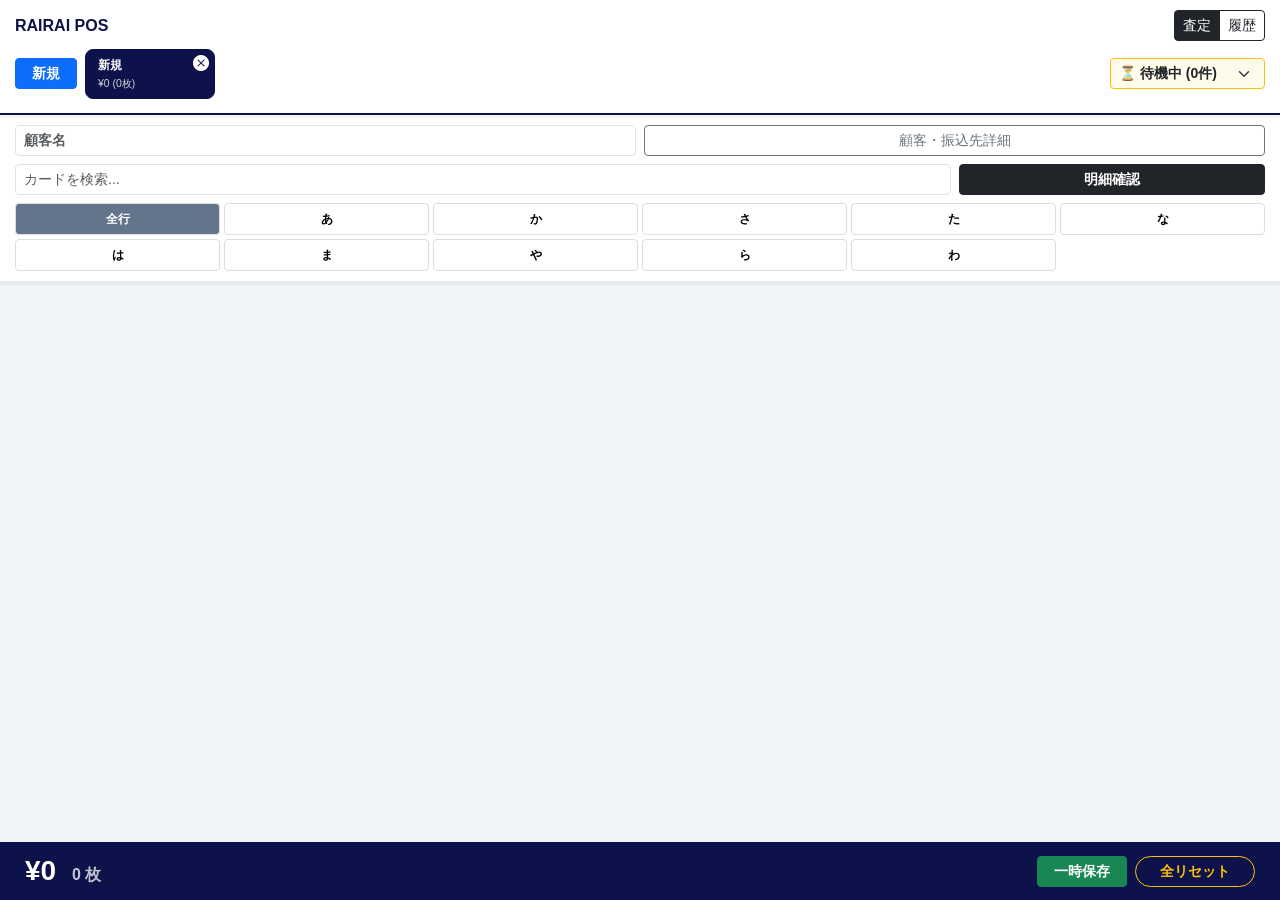
==== index.html @ bec7fc67 "Update index.html" ====
<!DOCTYPE html>
<html lang="ja">
<head>
  <meta charset="UTF-8">
  <meta name="viewport" content="width=device-width, initial-scale=1">
  <title>RAIRAI POS SYSTEM</title>
  <link rel="stylesheet" href="https://cdn.jsdelivr.net/npm/bootstrap@5.3.0/dist/css/bootstrap.min.css">
  <link rel="stylesheet" href="https://cdn.jsdelivr.net/npm/bootstrap-icons@1.10.0/font/bootstrap-icons.css">
  <style>
    :root { --main: #0d124a; --bg: #f1f5f9; --accent: #facc15; --danger: #ef4444; }
    body { background: var(--bg); color: #333; padding-bottom: 120px; font-family: sans-serif; }
    .sticky-top { background: #fff; border-bottom: 2px solid var(--main); padding: 10px 15px !important; z-index: 1020; }
    
    .case-badge { 
      display: inline-flex; flex-direction: column; gap: 2px; border: 1px solid #cbd5e1; 
      padding: 6px 12px; border-radius: 8px; font-size: 0.75rem; background: white; 
      cursor: pointer; min-width: 130px; margin-right: 8px; position: relative;
    }
    .case-badge.active { background: var(--main); color: white; border-color: var(--main); }
    .case-badge .badge-meta { font-size: 0.65rem; opacity: 0.8; }
    .case-badge .del-btn { position: absolute; top: 2px; right: 5px; color: #94a3b8; font-size: 1rem; }
    .case-badge.active .del-btn { color: #fff; }
    
    .search-area { background: #fff; padding: 10px 15px; border-bottom: 1px solid #e2e8f0; }
    .cust-detail-panel { background: #f8fafc; border: 1px solid #e2e8f0; border-radius: 8px; padding: 12px; margin-bottom: 10px; }
    .filter-grid { display: flex; flex-direction: column; gap: 6px; margin-top: 8px; }
    .filter-btn { padding: 6px 0; font-size: 0.75rem; font-weight: bold; border-radius: 4px; border: 1px solid #ddd; background: #fff; text-align: center; }
    .filter-btn.active { background: #64748b; color: white; }
    
    .card-grid { display: grid; grid-template-columns: repeat(auto-fill, minmax(200px, 1fr)); gap: 10px; padding: 10px; }
    .grid-item { background: white; border-radius: 10px; padding: 10px; border: 1px solid #e2e8f0; display: flex; flex-direction: column; min-height: 380px; }
    .grid-item.has-value { border: 2px solid var(--main); background: #fffbeb; }
    .grid-img { width: 100%; height: 120px; object-fit: contain; margin-bottom: 5px; background: #f8fafc; }
    
    .qty-ctrl { display: inline-flex; align-items: center; border-radius: 4px; border: 1px solid #cbd5e1; overflow: hidden; background: #fff; }
    .qty-ctrl.has-value { background: var(--main); color: white; border-color: var(--main); }
    .qty-btn { border: none; background: transparent; color: inherit; width: 24px; height: 26px; font-weight: bold; font-size: 1rem; cursor: pointer; }
    .qty-num { width: 32px; border: none; text-align: center; background: transparent; font-weight: bold; font-size: 0.9rem; color: inherit; outline: none; }
    
    .footer-bar { position: fixed; bottom: 0; width: 100%; background: var(--main); color: white; padding: 12px 25px; display: flex; justify-content: space-between; align-items: center; z-index: 1050; }
    .receipt-container { max-width: 800px; margin: 0 auto; background: #fff; padding: 20px; }
    .table-receipt { width: 100%; border-collapse: collapse; margin-top: 10px; border: 1px solid #dee2e6; }
    .table-receipt th, .table-receipt td { border: 1px solid #dee2e6; padding: 10px 12px; vertical-align: middle; }
    .table-receipt th { background-color: #f8fafc; text-align: center; color: #64748b; font-size: 0.85rem; }

    @media print {
      @page { size: A4; margin: 5mm; }
      body { background: #fff !important; color: #000 !important; font-size: 9pt; padding: 0 !important; }
      .no-print { display: none !important; }
      .print-only { display: inline !important; }
      #receipt { display: block !important; padding: 0 !important; }
      .receipt-container { width: 100% !important; max-width: 100% !important; padding: 0 !important; margin: 0 !important; }
      .receipt-title { font-size: 14pt !important; margin-bottom: 5px !important; }
      #receipt-meta { padding: 6px !important; margin-bottom: 5px !important; border: 1px solid #000 !important; background: none !important; font-size: 9pt !important; line-height: 1.2; }
      .table-receipt { border: 1px solid #000 !important; table-layout: fixed; margin-top: 5px !important; }
      .table-receipt th, .table-receipt td { border: 1px solid #000 !important; padding: 3px 5px !important; font-size: 8.5pt !important; line-height: 1.1 !important; }
      .table-receipt th { background-color: #eee !important; -webkit-print-color-adjust: exact; }
      .table-secondary { background-color: #f0f0f0 !important; -webkit-print-color-adjust: exact; }
      .h4 { font-size: 11pt !important; font-weight: bold !important; margin: 0 !important; }
      tr { page-break-inside: avoid !important; }
    }
  </style>
</head>
<body>

<div id="main-ui" class="no-print">
  <div class="sticky-top shadow-sm">
    <div class="d-flex justify-content-between align-items-center mb-2">
      <div class="fw-bold" style="color:var(--main);">RAIRAI POS</div>
      <div class="btn-group">
        <button id="btn-mode-main" class="btn btn-sm btn-outline-dark active" onclick="switchMode('main')">査定</button>
        <button id="btn-mode-logs" class="btn btn-sm btn-outline-dark" onclick="switchMode('logs')">履歴</button>
      </div>
    </div>
    <div class="d-flex align-items-center gap-2 overflow-auto pb-1">
      <button class="btn btn-primary btn-sm fw-bold px-3" onclick="createNewCase()">新規</button>
      <div id="case-list-area" class="d-flex gap-1 flex-grow-1"></div>
      <select id="waiting-select" class="form-select form-select-sm fw-bold border-warning" style="width: 155px; background-color: #fffbeb;" onchange="handleWaitingSelect(this)">
        <option value="">⏳ 待機中 (0件)</option>
      </select>
    </div>
  </div>

  <div id="査定モード">
    <div class="search-area shadow-sm">
      <div id="cancel-banner" style="display:none; background:var(--danger); color:white; padding:8px; text-align:center; font-weight:bold; margin-bottom:10px; border-radius:6px;">【⚠️ 満額以外返送希望 ⚠️】</div>
      <div class="row g-2 mb-2 align-items-center">
        <div class="col-6"><input type="text" id="cust-name" class="form-control form-control-sm fw-bold" placeholder="顧客名" oninput="autoUpdateCaseName()"></div>
        <div class="col-6 text-end"><button class="btn btn-outline-secondary btn-sm w-100" type="button" data-bs-toggle="collapse" data-bs-target="#custDetails">顧客・振込先詳細</button></div>
      </div>
      <div class="collapse cust-detail-panel" id="custDetails">
        <div class="row g-2 small">
          <div class="col-6"><label>電話番号</label><input type="text" id="cust-tel" class="form-control form-control-sm" oninput="saveCurrentCase()"></div>
          <div class="col-6"><label>返送希望</label><select id="cancel-policy" class="form-select form-select-sm" onchange="updateCancelPolicy()"><option value="希望しない">満額以外でも買取</option><option value="希望する">満額以外は返送</option></select></div>
          <div class="col-4"><label>銀行名</label><input type="text" id="bank-name" class="form-control form-control-sm" oninput="saveCurrentCase()"></div>
          <div class="col-4"><label>支店名</label><input type="text" id="bank-branch" class="form-control form-control-sm" oninput="saveCurrentCase()"></div>
          <div class="col-4"><label>口座番号</label><input type="text" id="bank-num" class="form-control form-control-sm" oninput="saveCurrentCase()"></div>
          <div class="col-12"><label>口座名義（カナ）</label><input type="text" id="bank-holder" class="form-control form-control-sm" oninput="saveCurrentCase()"></div>
        </div>
      </div>
      <div class="row g-2 mb-1 align-items-center">
        <div class="col-9"><input type="text" id="search" class="form-control form-control-sm" placeholder="カードを検索..." oninput="draw()"></div>
        <div class="col-3"><button class="btn btn-dark btn-sm w-100 fw-bold" onclick="showReceipt()">明細確認</button></div>
      </div>
      <div id="filter-btns" class="filter-grid"></div>
    </div>
    <div id="display-container" class="card-grid"></div>
  </div>

  <div id="履歴モード" style="display:none; padding:10px;"><h5 class="fw-bold mb-3">最近の買取履歴</h5><div id="logs-container"></div></div>
</div>

<div id="receipt" style="display:none; background:white;">
  <div class="receipt-container">
    <div class="text-center"><h3 class="fw-bold receipt-title">買取査定明細書</h3></div>
    <div id="receipt-meta" class="mb-2 mt-1 p-2 bg-light border rounded fw-bold"></div>
    <table class="table-receipt">
      <thead><tr><th style="width: 50%; text-align: left;">商品名 / ランク</th><th style="width: 15%; text-align: center;">単価</th><th style="width: 15%; text-align: center;">数量</th><th style="width: 20%; text-align: right;">小計</th><th class="no-print" style="width: 40px;"></th></tr></thead>
      <tbody id="r-body"></tbody>
    </table>
    <div class="mt-4 d-flex flex-column gap-2 no-print">
      <button class="btn btn-success btn-lg fw-bold" onclick="window.print()">印刷・PDF保存</button>
      <button class="btn btn-primary btn-lg fw-bold" id="btn-finalize" onclick="finalizeTrade()">買取確定・保存</button>
      <button id="receipt-back-btn" class="btn btn-outline-secondary py-2" onclick="hideReceipt()">査定に戻る</button>
    </div>
  </div>
</div>

<div class="footer-bar no-print">
  <div class="h3 m-0 fw-bold">¥<span id="t-amt">0</span> <small class="fs-6 opacity-75 ms-2"><span id="t-qty">0</span> 枚</small></div>
  <div class="d-flex gap-2"><button class="btn btn-success btn-sm px-3 fw-bold" onclick="saveTemp()">一時保存</button><button class="btn btn-outline-warning btn-sm px-4 rounded-pill fw-bold" onclick="resetAll()">全リセット</button></div>
</div>

<script src="https://cdn.jsdelivr.net/npm/bootstrap@5.3.0/dist/js/bootstrap.bundle.min.js"></script>
<script>
  const GAS_URL = "https://script.google.com/macros/s/AKfycbwi7tWn74PWL-HD59oj7p1DZDdfddMn4wdJRJCCZJKznuBSLZ6GA88W6Lp-g1RrFkkSOw/exec"; 
  const DATA_JSON_URL = "https://raw.githubusercontent.com/mocha0908/rairai-pos-data/main/data.json";
  
  let cards = [], inputs = {}, activeCaseId = "default", cases = {}, currentFilter = "", currentRarity = "", waitingList = [];
  let isViewingLog = false;
  let tempLogMeta = {};

  const filterMap = {"あ":"^[あいうえおアイウエオ]","か":"^[かきくけこがぎぐげご]","さ":"^[さしすせそざじずぜぞ]","た":"^[たちつてとだぢづでど]","な":"^[なにぬねの]","は":"^[はひふへほばびぶべぼぱぴぷぺぽ]","ま":"^[まみむめも]","や":"^[やゆよ]","ら":"^[らりるれろ]","わ":"^[わをん]"};

  window.onload = async () => {
    const saved = localStorage.getItem('rairai_pos_v29');
    if (saved) { cases = JSON.parse(saved); activeCaseId = localStorage.getItem('rairai_pos_active_id') || Object.keys(cases)[0]; } else { createNewCase(); }
    
    try { 
      const res = await fetch(DATA_JSON_URL); 
      cards = await res.json(); 
      
      createRarityButtons();
      createKanaButtons();
      
      draw(); 
      loadCase(activeCaseId); 
    } catch(e) {
      console.error("GitHubからのデータ取得失敗。フォールバックを行います。", e);
      createKanaButtons();
    }
    
    setInterval(refreshWaiting, 15000); refreshWaiting();
  };

  function createRarityButtons() {
    const filterContainer = document.getElementById('filter-btns');
    const rarityDiv = document.createElement('div');
    rarityDiv.style.cssText = "display: flex; gap: 4px; overflow-x: auto; pb: 2px;";
    
    const rAll = document.createElement('button');
    rAll.className = "filter-btn active"; rAll.innerText = "全レア度"; rAll.style.padding = "4px 10px"; rAll.style.minWidth = "70px";
    rAll.onclick = function() {
      rarityDiv.querySelectorAll('.filter-btn').forEach(x=>x.classList.remove('active')); this.classList.add('active');
      currentRarity = ""; draw();
    };
    rarityDiv.appendChild(rAll);

    const foundRarities = new Set();
    cards.forEach(c => {
      if (c.name) {
        const matches = c.name.match(/【(.*?)】/g);
        if (matches) { matches.forEach(m => foundRarities.add(m)); }
      }
    });

    Array.from(foundRarities).sort().forEach(fullTag => {
      const displayName = fullTag.replace(/【|】/g, '');
      const b = document.createElement('button'); 
      b.className = "filter-btn"; 
      b.innerText = displayName; 
      b.style.padding = "4px 10px"; 
      b.style.minWidth = "60px";
      b.onclick = function() {
        rarityDiv.querySelectorAll('.filter-btn').forEach(x=>x.classList.remove('active')); this.classList.add('active');
        currentRarity = fullTag;
        draw();
      };
      rarityDiv.appendChild(b);
    });
    filterContainer.appendChild(rarityDiv);
  }

  function createKanaButtons() {
    const filterContainer = document.getElementById('filter-btns');
    const kanaDiv = document.createElement('div');
    kanaDiv.style.cssText = "display: grid; grid-template-columns: repeat(6, 1fr); gap: 4px;";
    
    const kAll = document.createElement('button');
    kAll.className = "filter-btn active"; kAll.innerText = "全行";
    kAll.onclick = function() {
      kanaDiv.querySelectorAll('.filter-btn').forEach(x=>x.classList.remove('active')); this.classList.add('active');
      currentFilter = ""; draw();
    };
    kanaDiv.appendChild(kAll);

    Object.keys(filterMap).forEach(l => {
      const b = document.createElement('button'); b.className = "filter-btn"; b.innerText = l;
      b.onclick = function() {
        kanaDiv.querySelectorAll('.filter-btn').forEach(x=>x.classList.remove('active')); this.classList.add('active');
        currentFilter = filterMap[l]; draw();
      };
      kanaDiv.appendChild(b);
    });
    filterContainer.appendChild(kanaDiv);
  }

  function switchMode(m) {
    document.getElementById('査定モード').style.display = (m === 'main' ? 'block' : 'none');
    document.getElementById('履歴モード').style.display = (m === 'logs' ? 'block' : 'none');
    document.getElementById('btn-mode-main').classList.toggle('active', m === 'main');
    document.getElementById('btn-mode-logs').classList.toggle('active', m === 'logs');
    if(m === 'logs') loadTradeLogs();
  }

  function changeQty(name, type, price, delta) {
    if(isViewingLog) return;
    const key = name + '-' + type;
    let q = (inputs[key]?.q || 0) + delta;
    if (q <= 0) delete inputs[key]; else inputs[key] = { n: name, t: type, p: price, q: q };
    saveCurrentCase(); calc();
    if (document.getElementById('receipt').style.display === 'block') showReceipt(); else draw();
  }

  function updateQtyManually(name, type, price, val) {
    if(isViewingLog) return;
    const key = name + '-' + type;
    let q = parseInt(val, 10);
    if (isNaN(q) || q <= 0) { delete inputs[key]; } else { inputs[key] = { n: name, t: type, p: price, q: q }; }
    saveCurrentCase(); calc();
    if (document.getElementById('receipt').style.display === 'block') showReceipt(); else draw();
  }

  function draw() {
    const container = document.getElementById('display-container');
    const sw = document.getElementById('search').value.toLowerCase();
    
    const filtered = cards.filter(c => {
      if (c.isFixed) return true;
      const matchesSearch = c.name.toLowerCase().includes(sw);
      const matchesKana = currentFilter === "" || new RegExp(currentFilter).test(c.name);
      const matchesRarity = currentRarity === "" || c.name.includes(currentRarity);
      return matchesSearch && matchesKana && matchesRarity;
    });

    container.innerHTML = filtered.map(c => {
      const rows = ['S','A','B','C','D'].map(t => {
        const q = inputs[c.name+'-'+t]?.q || 0; const p = c['price'+t] || 0;
        return `<tr><td style="width:20px; font-weight:900">${t}</td><td class="text-danger fw-bold">¥${p.toLocaleString()}</td><td class="text-end"><div class="qty-ctrl ${q>0?'has-value':''}"><button class="qty-btn" onclick="changeQty('${c.name}','${t}',${p},-1)">-</button><input type="number" class="qty-num" value="${q||''}" onchange="updateQtyManually('${c.name}','${t}',${p},this.value)" placeholder="0"><button class="qty-btn" onclick="changeQty('${c.name}','${t}',${p},1)">+</button></div></td></tr>`;
      }).join('');
      const hasV = ['S','A','B','C','D'].some(t => inputs[c.name+'-'+t]?.q > 0);
      return `<div class="grid-item ${hasV?'has-value':''}"><img src="${c.image}" class="grid-img"><div style="font-size:0.75rem; font-weight:bold; height:3em;">${c.name}</div><table style="width:100%; font-size:0.7rem;">${rows}</table></div>`;
    }).join('');
  }

  function calc() {
    let tq = 0, ta = 0; Object.values(inputs).forEach(i => { tq += (i.q || 0); ta += ((i.q || 0) * (i.p || 0)); });
    document.getElementById('t-qty').innerText = tq;
    document.getElementById('t-amt').innerText = ta.toLocaleString();
  }

  function saveCurrentCase() {
    if(!cases[activeCaseId]) return;
    const c = cases[activeCaseId];
    c.name = document.getElementById('cust-name').value || "新規";
    c.tel = document.getElementById('cust-tel').value || "";
    c.bankName = document.getElementById('bank-name').value || "";
    c.bankBranch = document.getElementById('bank-branch').value || "";
    c.bankNum = document.getElementById('bank-num').value || "";
    c.bankHolder = document.getElementById('bank-holder').value || "";
    c.cancelIfSubMax = document.getElementById('cancel-policy').value || "希望しない";
    c.data = JSON.parse(JSON.stringify(inputs));
    localStorage.setItem('rairai_pos_v29', JSON.stringify(cases));
    localStorage.setItem('rairai_pos_active_id', activeCaseId);
    updateCaseListUI();
  }

  function loadCase(id) {
    if(!cases[id]) return; activeCaseId = id; const c = cases[id];
    inputs = c.data || {};
    document.getElementById('cust-name').value = c.name === "新規" ? "" : c.name;
    document.getElementById('cust-tel').value = c.tel || "";
    document.getElementById('bank-name').value = c.bankName || "";
    document.getElementById('bank-branch').value = c.bankBranch || "";
    document.getElementById('bank-num').value = c.bankNum || "";
    document.getElementById('bank-holder').value = c.bankHolder || "";
    document.getElementById('cancel-policy').value = c.cancelIfSubMax || "希望しない";
    updateCancelPolicy(); calc(); draw(); updateCaseListUI();
  }

  function createNewCase() { 
    const id = "c_" + Date.now(); 
    cases[id] = { name: "新規", data: {}, cancelIfSubMax: "希望しない", tel: "", bankName: "", bankBranch: "", bankNum: "", bankHolder: "" }; 
    saveCurrentCase(); loadCase(id); 
  }

  function autoUpdateCaseName() { saveCurrentCase(); }

  function updateCancelPolicy() {
    const val = document.getElementById('cancel-policy').value;
    document.getElementById('cancel-banner').style.display = (val === "希望する") ? "block" : "none";
    saveCurrentCase();
  }

  function updateCaseListUI() {
    const area = document.getElementById('case-list-area'); area.innerHTML = "";
    Object.keys(cases).forEach(id => {
      const c = cases[id];
      let tq = 0, ta = 0;
      Object.values(c.data || {}).forEach(i => { tq += (i.q || 0); ta += ((i.q || 0) * (i.p || 0)); });
      const b = document.createElement('div'); b.className = `case-badge ${id === activeCaseId ? 'active' : ''}`;
      b.onclick = () => loadCase(id); 
      b.innerHTML = `<div class="fw-bold text-truncate" style="max-width:110px;">${c.name}</div><div class="badge-meta">¥${ta.toLocaleString()} (${tq}枚)</div><i class="bi bi-x-circle-fill del-btn" onclick="deleteCase(event, '${id}')"></i>`;
      area.appendChild(b);
    });
  }

  function deleteCase(e, id) { e.stopPropagation(); if(confirm("削除しますか？")){ delete cases[id]; if(activeCaseId===id) activeCaseId=Object.keys(cases)[0]; saveCurrentCase(); loadCase(activeCaseId || createNewCase()); } }

  function showReceipt() {
    document.getElementById('main-ui').style.display='none'; 
    document.getElementById('receipt').style.display='block';
    const b = document.getElementById('r-body'); b.innerHTML = ""; 
    let total = 0;
    document.getElementById('btn-finalize').style.display = isViewingLog ? 'none' : 'block';
    document.getElementById('receipt-back-btn').innerText = isViewingLog ? '履歴一覧に戻る' : '査定に戻る';

    Object.keys(inputs).forEach(key => {
      const i = inputs[key]; 
      if(!i) return;
      const sub = (i.q || 0) * (i.p || 0); total += sub;
      b.innerHTML += `<tr>
        <td><b>${i.n}</b><br><small>ランク:${i.t}</small></td>
        <td class="text-center">¥${(i.p || 0).toLocaleString()}</td>
        <td class="text-center">
          <div class="qty-ctrl has-value no-print" style="margin:auto;">
            <button class="qty-btn" onclick="changeQty('${i.n}','${i.t}',${i.p},-1)">-</button>
            <input type="number" class="qty-num" value="${i.q}" onchange="updateQtyManually('${i.n}','${i.t}',${i.p},this.value)" ${isViewingLog ? 'disabled' : ''}>
            <button class="qty-btn" onclick="changeQty('${i.n}','${i.t}',${i.p},1)">+</button>
          </div>
          <span class="print-only" style="font-weight:bold;">${i.q}</span>
        </td>
        <td class="text-end fw-bold">¥${sub.toLocaleString()}</td>
        <td class="no-print text-center">${isViewingLog ? '' : `<button class="btn text-danger p-0" onclick="deleteRow('${key}')"><i class="bi bi-trash3-fill"></i></button>`}</td>
      </tr>`;
    });
    
    const tq = Object.values(inputs).reduce((sum, item) => sum + (item.q || 0), 0);
    b.innerHTML += `<tr class="table-secondary"><td colspan="2" class="text-end fw-bold">合計査定額</td><td class="text-center fw-bold">${tq}</td><td class="text-end text-danger fw-bold h4">¥${total.toLocaleString()}</td><td class="no-print"></td></tr>`;
    
    const c = isViewingLog ? tempLogMeta : cases[activeCaseId];
    if(c){
      document.getElementById('receipt-meta').innerHTML = `
        <div class="row">
          <div class="col-6">氏名: ${c.name || '-'} 様</div>
          <div class="col-6 text-end">TEL: ${c.tel || '-'}</div>
          <div class="col-12 mt-1">
            振込先: ${c.bankName || '-'} ${c.bankBranch || ''} / ${c.bankNum || ''} / ${c.bankHolder || ''}
          </div>
          ${c.cancelIfSubMax === "希望する" ? "<div class='col-12 text-danger fw-bold'>【⚠️ 満額査定以外返送希望 ⚠️】</div>" : ""}
        </div>`;
    }
  }

  function hideReceipt() { document.getElementById('receipt').style.display='none'; document.getElementById('main-ui').style.display='block'; if(isViewingLog) { isViewingLog = false; loadCase(activeCaseId); switchMode('logs'); } else { draw(); } }
  function deleteRow(key) { if(isViewingLog) return; delete inputs[key]; saveCurrentCase(); calc(); showReceipt(); }

  async function finalizeTrade() {
    if(!confirm("確定して保存しますか？")) return;
    const btn = document.getElementById('btn-finalize'); btn.disabled = true;
    const c = cases[activeCaseId];
    const tradeData = { action: "log_trade", customerName: c.name, tel: c.tel || "", totalQty: document.getElementById('t-qty').innerText, totalAmount: document.getElementById('t-amt').innerText.replace(/,/g, ''), items: Object.values(inputs).filter(i => i.q > 0), bankName: c.bankName, bankBranch: c.bankBranch, bankNum: c.bankNum, bankHolder: c.bankHolder };
    try { const res = await fetch(GAS_URL, { method: "POST", body: JSON.stringify(tradeData) }); if((await res.json()).result === "SUCCESS") { alert("保存完了"); delete cases[activeCaseId]; localStorage.setItem('rairai_pos_v29', JSON.stringify(cases)); location.reload(); } } catch(e) { alert("失敗"); } finally { btn.disabled = false; }
  }

  async function saveTemp() {
    const c = cases[activeCaseId]; if(!c.name || c.name === "新規") return alert("名前を入力してください");
    try { await fetch(GAS_URL, { method: "POST", body: JSON.stringify({ action: "save_temp", customerName: c.name, tel: c.tel, items: inputs, totalQty: document.getElementById('t-qty').innerText, totalAmount: document.getElementById('t-amt').innerText, bankName: c.bankName, bankBranch: c.bankBranch, bankNum: c.bankNum, bankHolder: c.bankHolder }) }); alert("一時保存しました"); } catch(e) { alert("失敗"); }
  }

  async function loadTradeLogs() {
    const container = document.getElementById('logs-container'); container.innerHTML = "読み込み中...";
    try { 
      const res = await fetch(GAS_URL + "?action=getTradeLogs"); 
      const logs = await res.json(); 
      if (!logs || logs.length === 0) { container.innerHTML = "履歴はありません。"; return; } 
      container.innerHTML = logs.map((l, index) => `
        <div class="bg-white p-2 rounded mb-2 border-start border-4 border-primary shadow-sm small">
          <div class="d-flex justify-content-between"><b>${l.name} 様</b> <span class="text-danger fw-bold">¥${Number(l.totalAmount || 0).toLocaleString()}</span></div>
          <div class="text-secondary">${l.date} / ${l.totalQty}枚</div>
          <button class="btn btn-sm btn-dark mt-1" onclick='showLogDetail(${JSON.stringify(l)})'>明細を表示</button>
        </div>`).join(''); 
    } catch(e) { container.innerHTML = "取得失敗。"; }
  }

  function showLogDetail(logData) { 
    try { 
      isViewingLog = true; 
      tempLogMeta = logData; 
      inputs = {}; 
      const items = JSON.parse(logData.items || "[]");
      items.forEach(i => { inputs[`${i.n}-${i.t}`] = i; }); 
      showReceipt(); 
    } catch(e) { alert("明細データの解析に失敗しました。"); } 
  }
  
  async function refreshWaiting() { try { const res = await fetch(GAS_URL + "?action=getWaiting"); waitingList = await res.json(); const count = waitingList.length; const select = document.getElementById('waiting-select'); select.innerHTML = `<option value="">⏳ 待機中 (${count}件)</option>` + waitingList.map((c, i) => `<option value="${i}">${c.name} 様</option>`).join(''); select.style.border = count > 0 ? "2px solid #facc15" : "1px solid #cbd5e1"; } catch(e){} }
  async function handleWaitingSelect(selectObj) { const idx = selectObj.value; if(idx === "") return; const c = waitingList[idx]; if(!confirm(`${c.name} 様の査定を開始しますか？`)) { selectObj.value = ""; return; } const id = "c_" + Date.now(); cases[id] = { name: c.name, tel: c.tel || "", cancelIfSubMax: c.cancelStatus || "希望しない", bankName: c.bankName||"", bankBranch: c.bankBranch||"", bankNum: c.bankNum||"", bankHolder: c.bankHolder||"", data: {} }; saveCurrentCase(); loadCase(id); await fetch(GAS_URL, { method: "POST", body: JSON.stringify({ action: "update_status", customerName: c.name, newStatus: "査定中" }) }); refreshWaiting(); selectObj.value = ""; }
  function resetAll() { if(confirm('全リセットしますか？')) { localStorage.clear(); location.reload(); } }
</script>
</body>
</html>
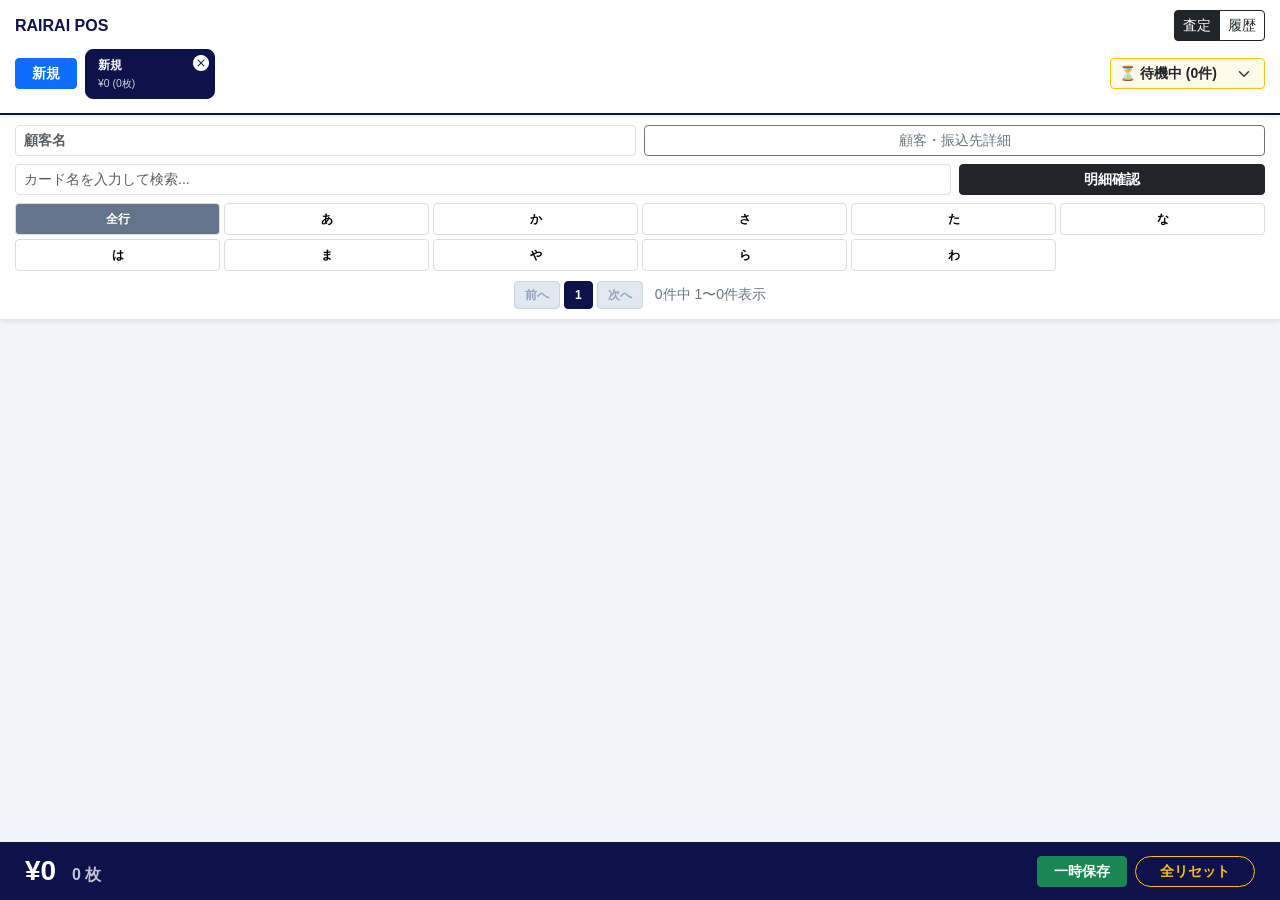
==== commit cdbea446: "Update index.html" ====
--- a/index.html
+++ b/index.html
@@ -42,6 +42,12 @@
     .table-receipt { width: 100%; border-collapse: collapse; margin-top: 10px; border: 1px solid #dee2e6; }
     .table-receipt th, .table-receipt td { border: 1px solid #dee2e6; padding: 10px 12px; vertical-align: middle; }
     .table-receipt th { background-color: #f8fafc; text-align: center; color: #64748b; font-size: 0.85rem; }
+
+    /* ページネーション用カスタムスタイル */
+    .pagination-area { display: flex; justify-content: center; align-items: center; gap: 4px; margin-top: 10px; flex-wrap: wrap; }
+    .page-link-btn { padding: 4px 10px; font-size: 0.75rem; font-weight: bold; border-radius: 4px; border: 1px solid #cbd5e1; background: #fff; color: #333; cursor: pointer; }
+    .page-link-btn.active { background: var(--main); color: #fff; border-color: var(--main); }
+    .page-link-btn:disabled { background: #e2e8f0; color: #94a3b8; cursor: not-allowed; }
 
     @media print {
       @page { size: A4; margin: 5mm; }
@@ -99,10 +105,13 @@
         </div>
       </div>
       <div class="row g-2 mb-1 align-items-center">
-        <div class="col-9"><input type="text" id="search" class="form-control form-control-sm" placeholder="カードを検索..." oninput="draw()"></div>
+        <div class="col-9"><input type="text" id="search" class="form-control form-control-sm" placeholder="カード名を入力して検索..." oninput="resetPageAndDraw()"></div>
         <div class="col-3"><button class="btn btn-dark btn-sm w-100 fw-bold" onclick="showReceipt()">明細確認</button></div>
       </div>
       <div id="filter-btns" class="filter-grid"></div>
+      
+      <!-- ★新規追加：ページネーション表示ボタンエリア -->
+      <div id="pagination-container" class="pagination-area"></div>
     </div>
     <div id="display-container" class="card-grid"></div>
   </div>
@@ -140,6 +149,10 @@
   let isViewingLog = false;
   let tempLogMeta = {};
 
+  // ★ページネーション用のグローバル変数
+  let currentPage = 1;
+  const itemsPerPage = 20; // 1ページあたり20枚固定
+
   const filterMap = {"あ":"^[あいうえおアイウエオ]","か":"^[かきくけこがぎぐげご]","さ":"^[さしすせそざじずぜぞ]","た":"^[たちつてとだぢづでど]","な":"^[なにぬねの]","は":"^[はひふへほばびぶべぼぱぴぷぺぽ]","ま":"^[まみむめも]","や":"^[やゆよ]","ら":"^[らりるれろ]","わ":"^[わをん]"};
 
   window.onload = async () => {
@@ -153,10 +166,10 @@
       createRarityButtons();
       createKanaButtons();
       
+      loadCase(activeCaseId); 
       draw(); 
-      loadCase(activeCaseId); 
     } catch(e) {
-      console.error("GitHubからのデータ取得失敗。フォールバックを行います。", e);
+      console.error("GitHubからのデータ取得失敗。", e);
       createKanaButtons();
     }
     
@@ -172,7 +185,7 @@
     rAll.className = "filter-btn active"; rAll.innerText = "全レア度"; rAll.style.padding = "4px 10px"; rAll.style.minWidth = "70px";
     rAll.onclick = function() {
       rarityDiv.querySelectorAll('.filter-btn').forEach(x=>x.classList.remove('active')); this.classList.add('active');
-      currentRarity = ""; draw();
+      currentRarity = ""; resetPageAndDraw();
     };
     rarityDiv.appendChild(rAll);
 
@@ -194,7 +207,7 @@
       b.onclick = function() {
         rarityDiv.querySelectorAll('.filter-btn').forEach(x=>x.classList.remove('active')); this.classList.add('active');
         currentRarity = fullTag;
-        draw();
+        resetPageAndDraw();
       };
       rarityDiv.appendChild(b);
     });
@@ -210,7 +223,7 @@
     kAll.className = "filter-btn active"; kAll.innerText = "全行";
     kAll.onclick = function() {
       kanaDiv.querySelectorAll('.filter-btn').forEach(x=>x.classList.remove('active')); this.classList.add('active');
-      currentFilter = ""; draw();
+      currentFilter = ""; resetPageAndDraw();
     };
     kanaDiv.appendChild(kAll);
 
@@ -218,18 +231,24 @@
       const b = document.createElement('button'); b.className = "filter-btn"; b.innerText = l;
       b.onclick = function() {
         kanaDiv.querySelectorAll('.filter-btn').forEach(x=>x.classList.remove('active')); this.classList.add('active');
-        currentFilter = filterMap[l]; draw();
+        currentFilter = filterMap[l]; resetPageAndDraw();
       };
       kanaDiv.appendChild(b);
     });
     filterContainer.appendChild(kanaDiv);
+  }
+
+  // 検索・フィルター時にページ番号を1に戻して再描画する関数
+  function resetPageAndDraw() {
+    currentPage = 1;
+    draw();
   }
 
   function switchMode(m) {
     document.getElementById('査定モード').style.display = (m === 'main' ? 'block' : 'none');
     document.getElementById('履歴モード').style.display = (m === 'logs' ? 'block' : 'none');
     document.getElementById('btn-mode-main').classList.toggle('active', m === 'main');
-    document.getElementById('btn-mode-logs').classList.toggle('active', m === 'logs');
+    document.getElementById('btn-mode-logs').toggle('active', m === 'logs');
     if(m === 'logs') loadTradeLogs();
   }
 
@@ -251,19 +270,36 @@
     if (document.getElementById('receipt').style.display === 'block') showReceipt(); else draw();
   }
 
+  // ★「1ページ20件ずつ」に完全対応した爆速レンダリング
   function draw() {
     const container = document.getElementById('display-container');
-    const sw = document.getElementById('search').value.toLowerCase();
-    
+    const pageContainer = document.getElementById('pagination-container');
+    const sw = document.getElementById('search').value.toLowerCase().trim();
+    
+    // 1. まず条件（検索・フィルター）に合うカードを全抽出
     const filtered = cards.filter(c => {
       if (c.isFixed) return true;
-      const matchesSearch = c.name.toLowerCase().includes(sw);
+      const matchesSearch = sw === "" || c.name.toLowerCase().includes(sw);
       const matchesKana = currentFilter === "" || new RegExp(currentFilter).test(c.name);
       const matchesRarity = currentRarity === "" || c.name.includes(currentRarity);
       return matchesSearch && matchesKana && matchesRarity;
     });
 
-    container.innerHTML = filtered.map(c => {
+    // 2. ページ数を計算
+    const totalItems = filtered.length;
+    const totalPages = Math.ceil(totalItems / itemsPerPage) || 1;
+    
+    // ページ範囲外に飛ばないように安全ガード
+    if (currentPage > totalPages) currentPage = totalPages;
+    if (currentPage < 1) currentPage = 1;
+
+    // 3. 今のページに対応する20件だけを切り出す（ここが超軽量化の肝）
+    const startIndex = (currentPage - 1) * itemsPerPage;
+    const endIndex = startIndex + itemsPerPage;
+    const sliced = filtered.slice(startIndex, endIndex);
+
+    // 4. カードのHTMLを出力
+    container.innerHTML = sliced.map(c => {
       const rows = ['S','A','B','C','D'].map(t => {
         const q = inputs[c.name+'-'+t]?.q || 0; const p = c['price'+t] || 0;
         return `<tr><td style="width:20px; font-weight:900">${t}</td><td class="text-danger fw-bold">¥${p.toLocaleString()}</td><td class="text-end"><div class="qty-ctrl ${q>0?'has-value':''}"><button class="qty-btn" onclick="changeQty('${c.name}','${t}',${p},-1)">-</button><input type="number" class="qty-num" value="${q||''}" onchange="updateQtyManually('${c.name}','${t}',${p},this.value)" placeholder="0"><button class="qty-btn" onclick="changeQty('${c.name}','${t}',${p},1)">+</button></div></td></tr>`;
@@ -271,6 +307,30 @@
       const hasV = ['S','A','B','C','D'].some(t => inputs[c.name+'-'+t]?.q > 0);
       return `<div class="grid-item ${hasV?'has-value':''}"><img src="${c.image}" class="grid-img"><div style="font-size:0.75rem; font-weight:bold; height:3em;">${c.name}</div><table style="width:100%; font-size:0.7rem;">${rows}</table></div>`;
     }).join('');
+
+    // 5. ページ切り替え用ボタン（UI）の自動生成
+    let pageHtml = `<button class="page-link-btn" ${currentPage === 1 ? 'disabled' : ''} onclick="changePage(${currentPage - 1})">前へ</button>`;
+    
+    // ボタンが多すぎると崩れるため、現在のページの前後数件だけを表示
+    let startPage = Math.max(1, currentPage - 2);
+    let endPage = Math.min(totalPages, startPage + 4);
+    if (endPage - startPage < 4) startPage = Math.max(1, endPage - 4);
+
+    for (let i = startPage; i <= endPage; i++) {
+      pageHtml += `<button class="page-link-btn ${i === currentPage ? 'active' : ''}" onclick="changePage(${i})">${i}</button>`;
+    }
+    
+    pageHtml += `<button class="page-link-btn" ${currentPage === totalPages ? 'disabled' : ''} onclick="changePage(${currentPage + 1})">次へ</button>`;
+    pageHtml += `<span class="ms-2 small text-secondary">${totalItems}件中 ${startIndex + 1}〜${Math.min(endIndex, totalItems)}件表示</span>`;
+    
+    pageContainer.innerHTML = pageHtml;
+  }
+
+  // ページ切り替えボタンが押された時の処理
+  function changePage(pageNumber) {
+    currentPage = pageNumber;
+    draw();
+    window.scrollTo({ top: 0, behavior: 'smooth' }); // スムーズに上部へ戻す
   }
 
   function calc() {
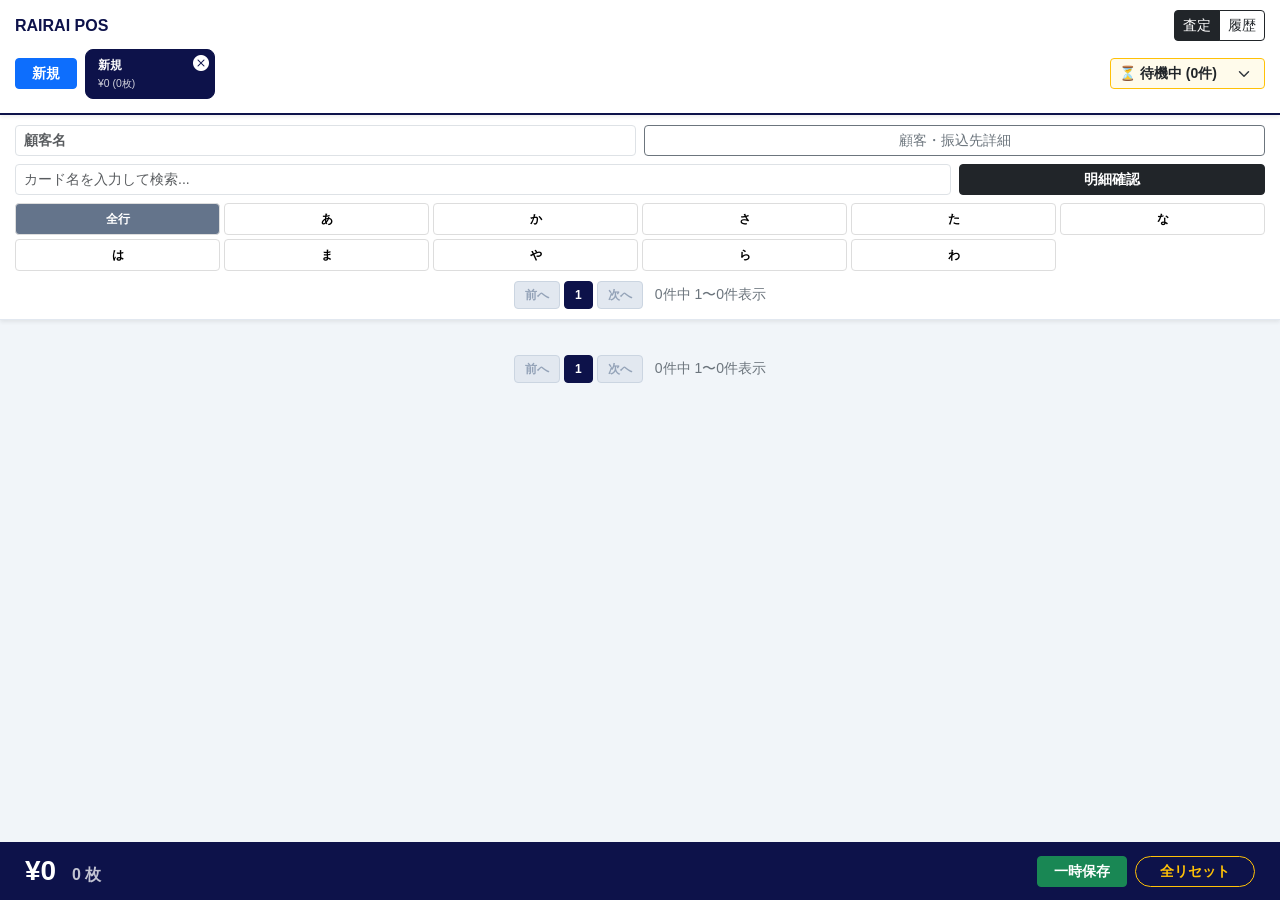
==== commit 2d5df469: "Update index.html" ====
--- a/index.html
+++ b/index.html
@@ -110,10 +110,14 @@
       </div>
       <div id="filter-btns" class="filter-grid"></div>
       
-      <!-- ★新規追加：ページネーション表示ボタンエリア -->
+      <!-- ★上部ページネーション表示ボタンエリア -->
       <div id="pagination-container" class="pagination-area"></div>
     </div>
+    
     <div id="display-container" class="card-grid"></div>
+    
+    <!-- ★下部ページネーション表示ボタンエリア -->
+    <div id="pagination-container-bottom" class="pagination-area" style="margin-top: 15px; margin-bottom: 15px;"></div>
   </div>
 
   <div id="履歴モード" style="display:none; padding:10px;"><h5 class="fw-bold mb-3">最近の買取履歴</h5><div id="logs-container"></div></div>
@@ -153,7 +157,19 @@
   let currentPage = 1;
   const itemsPerPage = 20; // 1ページあたり20枚固定
 
-  const filterMap = {"あ":"^[あいうえおアイウエオ]","か":"^[かきくけこがぎぐげご]","さ":"^[さしすせそざじずぜぞ]","た":"^[たちつてとだぢづでど]","な":"^[なにぬねの]","は":"^[はひふへほばびぶべぼぱぴぷぺぽ]","ま":"^[まみむめも]","や":"^[やゆよ]","ら":"^[らりるれろ]","わ":"^[わをん]"};
+  // 💡ひらがな・カタカナ両対応版に修正
+  const filterMap = {
+    "あ": "^[あいうえおアイウエオ]",
+    "か": "^[かきくけこがぎぐげごカキクケコガギグゲゴ]",
+    "さ": "^[さしすせそざじずぜぞサシスセソザジズゼゾ]",
+    "た": "^[たちつてとだぢづでどタチツテトダヂヅデドッ]",
+    "な": "^[なにぬねのナニヌネノ]",
+    "は": "^[はひふへほばびぶべぼぱぴぷぺぽハヒフヘホバビブベボパピプペポ]",
+    "ま": "^[まみむめもマミムメモ]",
+    "や": "^[やゆよヤユヨ]",
+    "ら": "^[らりるれろラリルレロ]",
+    "わ": "^[わをんワヲン]"
+  };
 
   window.onload = async () => {
     const saved = localStorage.getItem('rairai_pos_v29');
@@ -238,7 +254,6 @@
     filterContainer.appendChild(kanaDiv);
   }
 
-  // 検索・フィルター時にページ番号を1に戻して再描画する関数
   function resetPageAndDraw() {
     currentPage = 1;
     draw();
@@ -274,13 +289,23 @@
   function draw() {
     const container = document.getElementById('display-container');
     const pageContainer = document.getElementById('pagination-container');
+    // 💡下部ページネーション用のエリアを取得
+    const pageContainerBottom = document.getElementById('pagination-container-bottom');
     const sw = document.getElementById('search').value.toLowerCase().trim();
     
     // 1. まず条件（検索・フィルター）に合うカードを全抽出
     const filtered = cards.filter(c => {
       if (c.isFixed) return true;
+      
+      // 💡安全ガード：データ不備によるクラッシュ防止
+      if (!c.name) return false;
+
+      // 💡先頭の【レア度】を取り除いた、純粋なカード名を作る
+      const pureName = c.name.replace(/^【.*?】/, '').trim();
+
       const matchesSearch = sw === "" || c.name.toLowerCase().includes(sw);
-      const matchesKana = currentFilter === "" || new RegExp(currentFilter).test(c.name);
+      // 💡c.name ではなく、pureName に対して50音判定を行う（カタカナもヒットする）
+      const matchesKana = currentFilter === "" || new RegExp(currentFilter).test(pureName);
       const matchesRarity = currentRarity === "" || c.name.includes(currentRarity);
       return matchesSearch && matchesKana && matchesRarity;
     });
@@ -293,7 +318,7 @@
     if (currentPage > totalPages) currentPage = totalPages;
     if (currentPage < 1) currentPage = 1;
 
-    // 3. 今のページに対応する20件だけを切り出す（ここが超軽量化の肝）
+    // 3. 今のページに対応する20件だけを切り出す
     const startIndex = (currentPage - 1) * itemsPerPage;
     const endIndex = startIndex + itemsPerPage;
     const sliced = filtered.slice(startIndex, endIndex);
@@ -311,7 +336,6 @@
     // 5. ページ切り替え用ボタン（UI）の自動生成
     let pageHtml = `<button class="page-link-btn" ${currentPage === 1 ? 'disabled' : ''} onclick="changePage(${currentPage - 1})">前へ</button>`;
     
-    // ボタンが多すぎると崩れるため、現在のページの前後数件だけを表示
     let startPage = Math.max(1, currentPage - 2);
     let endPage = Math.min(totalPages, startPage + 4);
     if (endPage - startPage < 4) startPage = Math.max(1, endPage - 4);
@@ -323,14 +347,15 @@
     pageHtml += `<button class="page-link-btn" ${currentPage === totalPages ? 'disabled' : ''} onclick="changePage(${currentPage + 1})">次へ</button>`;
     pageHtml += `<span class="ms-2 small text-secondary">${totalItems}件中 ${startIndex + 1}〜${Math.min(endIndex, totalItems)}件表示</span>`;
     
+    // 💡上部と下部、両方のコンテナに同じボタンHTMLを流し込む
     pageContainer.innerHTML = pageHtml;
-  }
-
-  // ページ切り替えボタンが押された時の処理
+    if (pageContainerBottom) pageContainerBottom.innerHTML = pageHtml;
+  }
+
   function changePage(pageNumber) {
     currentPage = pageNumber;
     draw();
-    window.scrollTo({ top: 0, behavior: 'smooth' }); // スムーズに上部へ戻す
+    window.scrollTo({ top: 0, behavior: 'smooth' });
   }
 
   function calc() {
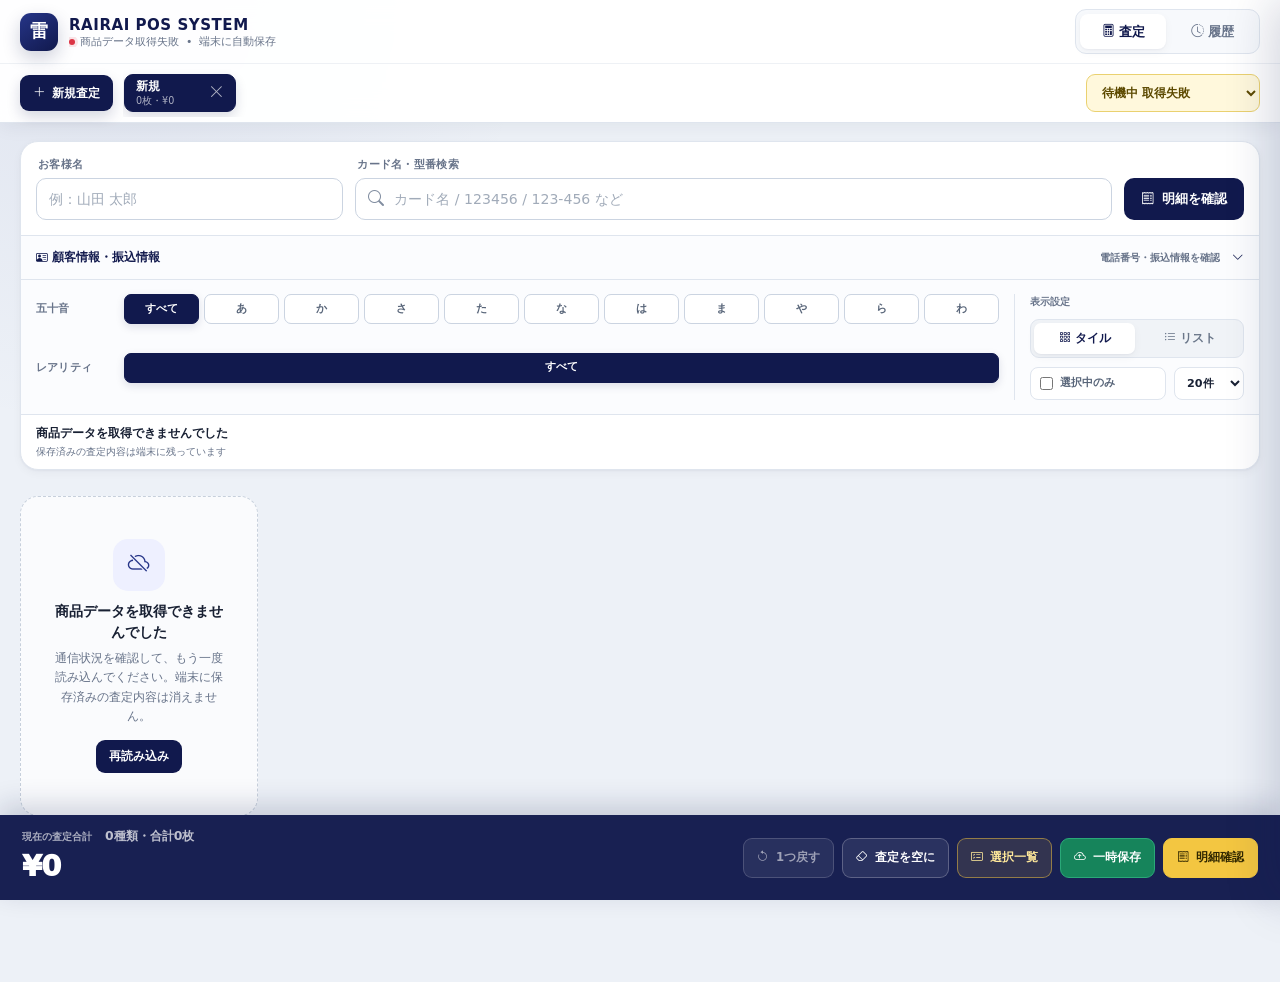
==== commit 8878ae08: "Update index.html" ====
--- a/index.html
+++ b/index.html
@@ -2,516 +2,3369 @@
 <html lang="ja">
 <head>
   <meta charset="UTF-8">
-  <meta name="viewport" content="width=device-width, initial-scale=1">
+  <meta name="viewport" content="width=device-width, initial-scale=1, viewport-fit=cover">
+  <meta name="theme-color" content="#111827">
   <title>RAIRAI POS SYSTEM</title>
   <link rel="stylesheet" href="https://cdn.jsdelivr.net/npm/bootstrap@5.3.0/dist/css/bootstrap.min.css">
   <link rel="stylesheet" href="https://cdn.jsdelivr.net/npm/bootstrap-icons@1.10.0/font/bootstrap-icons.css">
   <style>
-    :root { --main: #0d124a; --bg: #f1f5f9; --accent: #facc15; --danger: #ef4444; }
-    body { background: var(--bg); color: #333; padding-bottom: 120px; font-family: sans-serif; }
-    .sticky-top { background: #fff; border-bottom: 2px solid var(--main); padding: 10px 15px !important; z-index: 1020; }
-    
-    .case-badge { 
-      display: inline-flex; flex-direction: column; gap: 2px; border: 1px solid #cbd5e1; 
-      padding: 6px 12px; border-radius: 8px; font-size: 0.75rem; background: white; 
-      cursor: pointer; min-width: 130px; margin-right: 8px; position: relative;
-    }
-    .case-badge.active { background: var(--main); color: white; border-color: var(--main); }
-    .case-badge .badge-meta { font-size: 0.65rem; opacity: 0.8; }
-    .case-badge .del-btn { position: absolute; top: 2px; right: 5px; color: #94a3b8; font-size: 1rem; }
-    .case-badge.active .del-btn { color: #fff; }
-    
-    .search-area { background: #fff; padding: 10px 15px; border-bottom: 1px solid #e2e8f0; }
-    .cust-detail-panel { background: #f8fafc; border: 1px solid #e2e8f0; border-radius: 8px; padding: 12px; margin-bottom: 10px; }
-    .filter-grid { display: flex; flex-direction: column; gap: 6px; margin-top: 8px; }
-    .filter-btn { padding: 6px 0; font-size: 0.75rem; font-weight: bold; border-radius: 4px; border: 1px solid #ddd; background: #fff; text-align: center; }
-    .filter-btn.active { background: #64748b; color: white; }
-    
-    .card-grid { display: grid; grid-template-columns: repeat(auto-fill, minmax(200px, 1fr)); gap: 10px; padding: 10px; }
-    .grid-item { background: white; border-radius: 10px; padding: 10px; border: 1px solid #e2e8f0; display: flex; flex-direction: column; min-height: 380px; }
-    .grid-item.has-value { border: 2px solid var(--main); background: #fffbeb; }
-    .grid-img { width: 100%; height: 120px; object-fit: contain; margin-bottom: 5px; background: #f8fafc; }
-    
-    .qty-ctrl { display: inline-flex; align-items: center; border-radius: 4px; border: 1px solid #cbd5e1; overflow: hidden; background: #fff; }
-    .qty-ctrl.has-value { background: var(--main); color: white; border-color: var(--main); }
-    .qty-btn { border: none; background: transparent; color: inherit; width: 24px; height: 26px; font-weight: bold; font-size: 1rem; cursor: pointer; }
-    .qty-num { width: 32px; border: none; text-align: center; background: transparent; font-weight: bold; font-size: 0.9rem; color: inherit; outline: none; }
-    
-    .footer-bar { position: fixed; bottom: 0; width: 100%; background: var(--main); color: white; padding: 12px 25px; display: flex; justify-content: space-between; align-items: center; z-index: 1050; }
-    .receipt-container { max-width: 800px; margin: 0 auto; background: #fff; padding: 20px; }
-    .table-receipt { width: 100%; border-collapse: collapse; margin-top: 10px; border: 1px solid #dee2e6; }
-    .table-receipt th, .table-receipt td { border: 1px solid #dee2e6; padding: 10px 12px; vertical-align: middle; }
-    .table-receipt th { background-color: #f8fafc; text-align: center; color: #64748b; font-size: 0.85rem; }
-
-    /* ページネーション用カスタムスタイル */
-    .pagination-area { display: flex; justify-content: center; align-items: center; gap: 4px; margin-top: 10px; flex-wrap: wrap; }
-    .page-link-btn { padding: 4px 10px; font-size: 0.75rem; font-weight: bold; border-radius: 4px; border: 1px solid #cbd5e1; background: #fff; color: #333; cursor: pointer; }
-    .page-link-btn.active { background: var(--main); color: #fff; border-color: var(--main); }
-    .page-link-btn:disabled { background: #e2e8f0; color: #94a3b8; cursor: not-allowed; }
+    :root {
+      --ink: #182033;
+      --muted: #68748a;
+      --line: #dfe5ee;
+      --line-strong: #cbd4e1;
+      --surface: #ffffff;
+      --surface-soft: #f7f9fc;
+      --canvas: #edf1f7;
+      --main: #11194d;
+      --main-2: #263588;
+      --main-soft: #eef0ff;
+      --accent: #f3c641;
+      --accent-soft: #fff8dc;
+      --success: #16845b;
+      --success-soft: #eaf8f2;
+      --danger: #dc3545;
+      --danger-soft: #fff0f1;
+      --shadow-sm: 0 1px 2px rgba(16, 24, 40, .04), 0 3px 10px rgba(16, 24, 40, .04);
+      --shadow-md: 0 10px 28px rgba(17, 25, 77, .10);
+      --radius-sm: 8px;
+      --radius: 13px;
+      --radius-lg: 18px;
+      --footer-height: 84px;
+    }
+
+    * { box-sizing: border-box; }
+    html { scroll-behavior: smooth; }
+    body {
+      margin: 0;
+      min-width: 320px;
+      min-height: 100vh;
+      padding-bottom: calc(var(--footer-height) + env(safe-area-inset-bottom));
+      background:
+        radial-gradient(circle at 8% 0%, rgba(38, 53, 136, .07), transparent 27rem),
+        var(--canvas);
+      color: var(--ink);
+      font-family: Inter, "Noto Sans JP", "Hiragino Kaku Gothic ProN", "Yu Gothic", system-ui, -apple-system, BlinkMacSystemFont, sans-serif;
+      -webkit-font-smoothing: antialiased;
+    }
+
+    button, input, select { font: inherit; }
+    button, .case-tab { touch-action: manipulation; }
+    button:focus-visible,
+    input:focus-visible,
+    select:focus-visible,
+    .case-tab:focus-visible {
+      outline: 3px solid rgba(38, 53, 136, .25);
+      outline-offset: 2px;
+    }
+
+    .print-only { display: none; }
+    .app-header {
+      position: sticky;
+      top: 0;
+      z-index: 1020;
+      background: rgba(255, 255, 255, .96);
+      border-bottom: 1px solid var(--line);
+      box-shadow: 0 4px 18px rgba(24, 32, 51, .06);
+      backdrop-filter: blur(14px);
+    }
+    .header-main,
+    .case-row {
+      width: min(1560px, 100%);
+      margin: 0 auto;
+      padding-inline: 20px;
+    }
+    .header-main {
+      min-height: 64px;
+      display: flex;
+      align-items: center;
+      justify-content: space-between;
+      gap: 18px;
+      border-bottom: 1px solid #eef1f5;
+    }
+    .brand {
+      min-width: 0;
+      display: flex;
+      align-items: center;
+      gap: 11px;
+    }
+    .brand-mark {
+      width: 38px;
+      height: 38px;
+      flex: 0 0 auto;
+      display: grid;
+      place-items: center;
+      border-radius: 11px;
+      background: linear-gradient(145deg, var(--main-2), var(--main));
+      color: #fff;
+      font-size: 1.12rem;
+      font-weight: 900;
+      letter-spacing: -.04em;
+      box-shadow: 0 7px 18px rgba(17, 25, 77, .2);
+    }
+    .brand-copy { min-width: 0; }
+    .brand-title {
+      color: var(--main);
+      font-size: .94rem;
+      font-weight: 900;
+      letter-spacing: .035em;
+      line-height: 1.2;
+      white-space: nowrap;
+    }
+    .brand-subline {
+      display: flex;
+      align-items: center;
+      gap: 7px;
+      margin-top: 3px;
+      color: var(--muted);
+      font-size: .68rem;
+      line-height: 1;
+    }
+    .data-status {
+      display: inline-flex;
+      align-items: center;
+      gap: 5px;
+      max-width: 250px;
+      overflow: hidden;
+      text-overflow: ellipsis;
+      white-space: nowrap;
+    }
+    .data-status::before {
+      content: "";
+      width: 6px;
+      height: 6px;
+      flex: 0 0 auto;
+      border-radius: 50%;
+      background: #aab3c2;
+    }
+    .data-status.ready::before { background: #21a475; box-shadow: 0 0 0 3px rgba(33, 164, 117, .12); }
+    .data-status.error::before { background: var(--danger); box-shadow: 0 0 0 3px rgba(220, 53, 69, .12); }
+    .save-indicator { white-space: nowrap; }
+    .save-indicator.saved { color: var(--success); }
+
+    .mode-switch {
+      flex: 0 0 auto;
+      display: inline-grid;
+      grid-template-columns: repeat(2, 1fr);
+      gap: 3px;
+      padding: 4px;
+      border: 1px solid var(--line);
+      border-radius: 11px;
+      background: var(--surface-soft);
+    }
+    .mode-btn {
+      min-width: 86px;
+      border: 0;
+      border-radius: 8px;
+      padding: 8px 14px;
+      background: transparent;
+      color: var(--muted);
+      font-size: .82rem;
+      font-weight: 800;
+      transition: .16s ease;
+    }
+    .mode-btn.active {
+      background: var(--surface);
+      color: var(--main);
+      box-shadow: var(--shadow-sm);
+    }
+
+    .case-row {
+      min-height: 58px;
+      display: flex;
+      align-items: center;
+      gap: 10px;
+    }
+    .new-case-btn {
+      flex: 0 0 auto;
+      display: inline-flex;
+      align-items: center;
+      gap: 7px;
+      border: 0;
+      border-radius: 9px;
+      padding: 9px 13px;
+      background: var(--main);
+      color: #fff;
+      font-size: .78rem;
+      font-weight: 850;
+      box-shadow: 0 6px 14px rgba(17, 25, 77, .17);
+    }
+    .new-case-btn:hover { background: #1b266a; }
+    .case-list {
+      min-width: 0;
+      flex: 1 1 auto;
+      display: flex;
+      align-items: center;
+      gap: 6px;
+      overflow-x: auto;
+      padding: 5px 1px;
+      scrollbar-width: thin;
+    }
+    .case-tab {
+      min-width: 112px;
+      max-width: 180px;
+      height: 38px;
+      flex: 0 0 auto;
+      display: grid;
+      grid-template-columns: minmax(0, 1fr) auto;
+      align-items: center;
+      gap: 6px;
+      padding: 4px 6px 4px 11px;
+      border: 1px solid var(--line-strong);
+      border-radius: 9px;
+      background: #fff;
+      color: var(--ink);
+      cursor: pointer;
+      transition: .15s ease;
+    }
+    .case-tab:hover { border-color: #9da9bc; }
+    .case-tab.active {
+      border-color: var(--main);
+      background: var(--main);
+      color: #fff;
+      box-shadow: 0 5px 12px rgba(17, 25, 77, .15);
+    }
+    .case-tab-copy { min-width: 0; }
+    .case-name {
+      overflow: hidden;
+      text-overflow: ellipsis;
+      white-space: nowrap;
+      font-size: .76rem;
+      font-weight: 850;
+      line-height: 1.15;
+    }
+    .case-meta {
+      margin-top: 2px;
+      color: var(--muted);
+      font-size: .6rem;
+      line-height: 1;
+      white-space: nowrap;
+    }
+    .case-tab.active .case-meta { color: rgba(255, 255, 255, .65); }
+    .case-delete {
+      width: 26px;
+      height: 26px;
+      display: grid;
+      place-items: center;
+      border: 0;
+      border-radius: 7px;
+      background: transparent;
+      color: #9aa5b6;
+      font-size: .9rem;
+    }
+    .case-tab.active .case-delete { color: rgba(255, 255, 255, .67); }
+    .case-delete:hover { background: rgba(220, 53, 69, .1); color: var(--danger); }
+    .case-tab.active .case-delete:hover { background: rgba(255, 255, 255, .14); color: #fff; }
+
+    .waiting-wrap {
+      position: relative;
+      flex: 0 0 auto;
+    }
+    .waiting-select {
+      width: 174px;
+      min-height: 38px;
+      border: 1px solid #ead170;
+      border-radius: 9px;
+      padding: 7px 30px 7px 11px;
+      background-color: var(--accent-soft);
+      color: #5d4a00;
+      font-size: .76rem;
+      font-weight: 800;
+    }
+
+    .app-shell {
+      width: min(1560px, 100%);
+      margin: 0 auto;
+      padding: 18px 20px 26px;
+    }
+    .cancel-banner {
+      display: none;
+      align-items: center;
+      justify-content: center;
+      gap: 8px;
+      margin-bottom: 12px;
+      border: 1px solid #ef9ba3;
+      border-radius: var(--radius);
+      padding: 11px 15px;
+      background: var(--danger);
+      color: #fff;
+      font-size: .86rem;
+      font-weight: 900;
+      box-shadow: 0 7px 18px rgba(220, 53, 69, .18);
+    }
+    .cancel-banner.visible { display: flex; }
+
+    .control-panel {
+      position: relative;
+      z-index: 3;
+      border: 1px solid var(--line);
+      border-radius: var(--radius-lg);
+      background: var(--surface);
+      box-shadow: var(--shadow-sm);
+    }
+    .primary-fields {
+      display: grid;
+      grid-template-columns: minmax(180px, .65fr) minmax(300px, 1.6fr) auto;
+      gap: 12px;
+      padding: 15px;
+      border-bottom: 1px solid var(--line);
+    }
+    .field-label {
+      display: block;
+      margin: 0 0 5px 2px;
+      color: var(--muted);
+      font-size: .68rem;
+      font-weight: 800;
+      letter-spacing: .025em;
+    }
+    .control-input,
+    .search-input {
+      width: 100%;
+      min-height: 42px;
+      border: 1px solid var(--line-strong);
+      border-radius: 10px;
+      background: #fff;
+      color: var(--ink);
+      padding: 9px 12px;
+      font-size: .88rem;
+      font-weight: 650;
+      transition: .15s ease;
+    }
+    .control-input::placeholder,
+    .search-input::placeholder { color: #a1abb9; font-weight: 500; }
+    .control-input:focus,
+    .search-input:focus {
+      border-color: var(--main-2);
+      box-shadow: 0 0 0 4px rgba(38, 53, 136, .1);
+      outline: none;
+    }
+    .search-field { min-width: 0; }
+    .search-wrap { position: relative; }
+    .search-wrap > .bi-search {
+      position: absolute;
+      top: 50%;
+      left: 13px;
+      transform: translateY(-50%);
+      color: #818da0;
+      pointer-events: none;
+    }
+    .search-input { padding-left: 38px; padding-right: 42px; }
+    .search-clear {
+      position: absolute;
+      top: 50%;
+      right: 7px;
+      width: 30px;
+      height: 30px;
+      display: none;
+      place-items: center;
+      transform: translateY(-50%);
+      border: 0;
+      border-radius: 8px;
+      background: #edf1f6;
+      color: #657187;
+    }
+    .search-clear.visible { display: grid; }
+    .receipt-cta-wrap { display: flex; align-items: flex-end; }
+    .receipt-cta {
+      min-height: 42px;
+      display: inline-flex;
+      align-items: center;
+      justify-content: center;
+      gap: 8px;
+      border: 0;
+      border-radius: 10px;
+      padding: 9px 17px;
+      background: var(--main);
+      color: #fff;
+      font-size: .82rem;
+      font-weight: 850;
+      white-space: nowrap;
+    }
+    .receipt-cta:hover { background: #1b266a; }
+
+    .customer-panel {
+      border-bottom: 1px solid var(--line);
+      background: #fbfcfe;
+    }
+    .customer-panel > summary {
+      min-height: 43px;
+      display: flex;
+      align-items: center;
+      justify-content: space-between;
+      gap: 12px;
+      padding: 9px 15px;
+      color: var(--main);
+      font-size: .73rem;
+      font-weight: 900;
+      cursor: pointer;
+      list-style: none;
+    }
+    .customer-panel > summary::-webkit-details-marker { display: none; }
+    .customer-summary {
+      min-width: 0;
+      flex: 1;
+      overflow: hidden;
+      color: var(--muted);
+      text-align: right;
+      text-overflow: ellipsis;
+      white-space: nowrap;
+      font-size: .65rem;
+      font-weight: 700;
+    }
+    .customer-panel > summary .summary-chevron { transition: transform .16s ease; }
+    .customer-panel[open] > summary .summary-chevron { transform: rotate(180deg); }
+    .customer-panel-body {
+      padding: 0 15px 14px;
+      border-top: 1px solid #eef1f5;
+    }
+    .customer-grid {
+      display: grid;
+      grid-template-columns: repeat(4, minmax(0, 1fr));
+      gap: 10px;
+      padding-top: 12px;
+    }
+    .customer-grid .wide-field { grid-column: span 2; }
+    .customer-sync-row {
+      display: flex;
+      align-items: center;
+      justify-content: space-between;
+      gap: 10px;
+      margin-top: 11px;
+      border: 1px solid var(--line);
+      border-radius: 9px;
+      padding: 8px 10px;
+      background: #fff;
+    }
+    .sync-status {
+      min-width: 0;
+      display: flex;
+      align-items: center;
+      gap: 7px;
+      color: var(--muted);
+      font-size: .65rem;
+      font-weight: 750;
+    }
+    .sync-status::before {
+      content: "";
+      width: 7px;
+      height: 7px;
+      flex: 0 0 auto;
+      border-radius: 50%;
+      background: #a7b0bd;
+    }
+    .sync-status.synced::before { background: var(--success); box-shadow: 0 0 0 3px rgba(22, 132, 91, .1); }
+    .sync-status.syncing::before { background: #e5a300; animation: sync-pulse 1s infinite alternate; }
+    .sync-status.error::before { background: var(--danger); }
+    @keyframes sync-pulse { to { opacity: .35; } }
+    .sync-actions { display: flex; gap: 6px; }
+    .sync-btn {
+      border: 1px solid var(--line-strong);
+      border-radius: 7px;
+      padding: 6px 8px;
+      background: #fff;
+      color: #586579;
+      font-size: .63rem;
+      font-weight: 850;
+      white-space: nowrap;
+    }
+
+    .filter-layout {
+      display: grid;
+      grid-template-columns: minmax(0, 1fr) 230px;
+      gap: 15px;
+      padding: 14px 15px;
+      border-bottom: 1px solid var(--line);
+      background: #fbfcfe;
+    }
+    .filter-groups {
+      min-width: 0;
+      display: grid;
+      gap: 11px;
+    }
+    .filter-row {
+      display: grid;
+      grid-template-columns: 78px minmax(0, 1fr);
+      gap: 10px;
+      align-items: start;
+    }
+    .filter-label {
+      padding-top: 7px;
+      color: var(--muted);
+      font-size: .68rem;
+      font-weight: 850;
+      letter-spacing: .02em;
+    }
+    .filter-grid {
+      min-width: 0;
+      display: grid;
+      grid-template-columns: repeat(auto-fit, minmax(46px, 1fr));
+      gap: 5px;
+    }
+    #rarity-filters { grid-template-columns: repeat(auto-fit, minmax(58px, 1fr)); }
+    .filter-btn {
+      min-height: 30px;
+      border: 1px solid var(--line-strong);
+      border-radius: 7px;
+      padding: 5px 8px;
+      background: #fff;
+      color: #586579;
+      font-size: .68rem;
+      font-weight: 800;
+      white-space: nowrap;
+      transition: .13s ease;
+    }
+    .filter-btn:hover { border-color: #9da9bc; color: var(--main); }
+    .filter-btn.active {
+      border-color: var(--main);
+      background: var(--main);
+      color: #fff;
+      box-shadow: 0 3px 8px rgba(17, 25, 77, .13);
+    }
+
+    .display-settings {
+      display: flex;
+      flex-direction: column;
+      gap: 9px;
+      border-left: 1px solid var(--line);
+      padding-left: 15px;
+    }
+    .settings-label {
+      color: var(--muted);
+      font-size: .65rem;
+      font-weight: 850;
+    }
+    .view-switch {
+      display: grid;
+      grid-template-columns: repeat(2, 1fr);
+      gap: 4px;
+      padding: 3px;
+      border: 1px solid var(--line);
+      border-radius: 9px;
+      background: #f0f3f7;
+    }
+    .view-btn {
+      min-height: 31px;
+      border: 0;
+      border-radius: 7px;
+      background: transparent;
+      color: #6a7689;
+      font-size: .72rem;
+      font-weight: 800;
+    }
+    .view-btn.active {
+      background: #fff;
+      color: var(--main);
+      box-shadow: var(--shadow-sm);
+    }
+    .compact-setting-row {
+      display: flex;
+      align-items: center;
+      justify-content: space-between;
+      gap: 8px;
+    }
+    .selected-toggle {
+      min-height: 33px;
+      flex: 1 1 auto;
+      display: flex;
+      align-items: center;
+      gap: 7px;
+      border: 1px solid var(--line);
+      border-radius: 8px;
+      padding: 6px 9px;
+      background: #fff;
+      color: #586579;
+      font-size: .68rem;
+      font-weight: 800;
+      cursor: pointer;
+    }
+    .selected-toggle input { accent-color: var(--main); }
+    .per-page-select {
+      width: 70px;
+      min-height: 33px;
+      border: 1px solid var(--line);
+      border-radius: 8px;
+      background: #fff;
+      color: var(--ink);
+      padding: 5px 8px;
+      font-size: .7rem;
+      font-weight: 750;
+    }
+
+    .results-toolbar {
+      min-height: 54px;
+      display: flex;
+      align-items: center;
+      justify-content: space-between;
+      gap: 12px;
+      padding: 9px 15px;
+    }
+    .results-copy { min-width: 0; }
+    .results-summary {
+      color: var(--ink);
+      font-size: .77rem;
+      font-weight: 850;
+    }
+    .results-hint {
+      margin-top: 2px;
+      color: var(--muted);
+      font-size: .64rem;
+    }
+    .reset-filter-btn {
+      display: none;
+      align-items: center;
+      gap: 5px;
+      border: 0;
+      border-radius: 8px;
+      padding: 7px 9px;
+      background: var(--main-soft);
+      color: var(--main-2);
+      font-size: .68rem;
+      font-weight: 850;
+    }
+    .reset-filter-btn.visible { display: inline-flex; }
+
+    .price-change-banner {
+      display: none;
+      align-items: center;
+      justify-content: space-between;
+      gap: 12px;
+      margin-top: 12px;
+      border: 1px solid #e6bd31;
+      border-radius: var(--radius);
+      padding: 10px 13px;
+      background: var(--accent-soft);
+      color: #5d4a00;
+      box-shadow: var(--shadow-sm);
+    }
+    .price-change-banner.visible { display: flex; }
+    .price-change-copy { font-size: .72rem; font-weight: 850; }
+    .price-change-sub { margin-top: 2px; font-size: .62rem; font-weight: 650; opacity: .8; }
+    .price-change-open {
+      flex: 0 0 auto;
+      border: 0;
+      border-radius: 8px;
+      padding: 7px 10px;
+      background: #6c5600;
+      color: #fff;
+      font-size: .65rem;
+      font-weight: 900;
+    }
+    .rank-price-change {
+      display: block;
+      margin-top: 2px;
+      color: #a16d00;
+      font-size: .56rem;
+      font-weight: 800;
+      white-space: nowrap;
+    }
+
+    .pagination-area {
+      display: flex;
+      align-items: center;
+      justify-content: center;
+      flex-wrap: wrap;
+      gap: 5px;
+      min-height: 45px;
+      margin-top: 11px;
+    }
+    .pagination-top {
+      min-height: auto;
+      margin: 0;
+      justify-content: flex-end;
+    }
+    .page-link-btn {
+      min-width: 34px;
+      min-height: 32px;
+      border: 1px solid var(--line-strong);
+      border-radius: 8px;
+      padding: 5px 9px;
+      background: #fff;
+      color: #526075;
+      font-size: .68rem;
+      font-weight: 850;
+    }
+    .page-link-btn:hover:not(:disabled) { border-color: var(--main); color: var(--main); }
+    .page-link-btn.active {
+      border-color: var(--main);
+      background: var(--main);
+      color: #fff;
+    }
+    .page-link-btn:disabled {
+      border-color: #e4e8ef;
+      background: #f2f4f7;
+      color: #a7b0bd;
+      cursor: not-allowed;
+    }
+    .page-range {
+      margin-left: 5px;
+      color: var(--muted);
+      font-size: .66rem;
+      font-weight: 650;
+      white-space: nowrap;
+    }
+
+    .card-grid {
+      display: grid;
+      grid-template-columns: repeat(auto-fill, minmax(220px, 1fr));
+      gap: 12px;
+      padding-top: 13px;
+    }
+    .product-card {
+      position: relative;
+      min-width: 0;
+      overflow: hidden;
+      border: 1px solid var(--line);
+      border-radius: var(--radius);
+      background: var(--surface);
+      box-shadow: var(--shadow-sm);
+      transition: border-color .15s ease, box-shadow .15s ease, transform .15s ease;
+    }
+    .product-card:hover {
+      border-color: #b7c1d0;
+      box-shadow: 0 8px 22px rgba(24, 32, 51, .08);
+      transform: translateY(-1px);
+    }
+    .product-card.has-value {
+      border: 2px solid var(--main-2);
+      background: linear-gradient(180deg, #fff, #f7f8ff);
+      box-shadow: 0 9px 24px rgba(38, 53, 136, .14);
+    }
+    .selected-mark {
+      position: absolute;
+      top: 8px;
+      right: 8px;
+      z-index: 2;
+      display: none;
+      align-items: center;
+      gap: 4px;
+      border-radius: 999px;
+      padding: 4px 7px;
+      background: var(--main);
+      color: #fff;
+      font-size: .58rem;
+      font-weight: 900;
+      box-shadow: 0 3px 8px rgba(17, 25, 77, .22);
+    }
+    .product-card.has-value .selected-mark { display: inline-flex; }
+    .product-image-wrap {
+      position: relative;
+      height: 150px;
+      display: grid;
+      place-items: center;
+      overflow: hidden;
+      border-bottom: 1px solid #edf0f4;
+      background:
+        linear-gradient(45deg, #f4f6fa 25%, transparent 25%),
+        linear-gradient(-45deg, #f4f6fa 25%, transparent 25%),
+        linear-gradient(45deg, transparent 75%, #f4f6fa 75%),
+        linear-gradient(-45deg, transparent 75%, #f4f6fa 75%),
+        #fafbfd;
+      background-position: 0 0, 0 6px, 6px -6px, -6px 0;
+      background-size: 12px 12px;
+    }
+    .product-image {
+      width: 100%;
+      height: 100%;
+      object-fit: contain;
+      padding: 8px;
+    }
+    .image-fallback {
+      display: none;
+      align-items: center;
+      justify-content: center;
+      flex-direction: column;
+      gap: 4px;
+      color: #9aa5b5;
+      font-size: .65rem;
+      font-weight: 700;
+    }
+    .product-image-wrap.image-error .product-image { display: none; }
+    .product-image-wrap.image-error .image-fallback { display: flex; }
+    .product-body { padding: 11px; }
+    .product-name {
+      min-height: 2.7em;
+      display: -webkit-box;
+      overflow: hidden;
+      color: var(--ink);
+      font-size: .76rem;
+      font-weight: 850;
+      line-height: 1.35;
+      -webkit-box-orient: vertical;
+      -webkit-line-clamp: 2;
+    }
+    .rank-table {
+      width: 100%;
+      margin-top: 7px;
+      border-collapse: separate;
+      border-spacing: 0 4px;
+      font-size: .72rem;
+    }
+    .rank-table td { vertical-align: middle; }
+    .rank-label {
+      width: 24px;
+      color: var(--main);
+      font-size: .7rem;
+      font-weight: 950;
+    }
+    .rank-price {
+      color: var(--danger);
+      font-variant-numeric: tabular-nums;
+      font-weight: 900;
+      white-space: nowrap;
+    }
+    .rank-control-cell { text-align: right; }
+    .qty-ctrl {
+      display: inline-grid;
+      grid-template-columns: 28px 38px 28px;
+      align-items: center;
+      overflow: hidden;
+      border: 1px solid var(--line-strong);
+      border-radius: 8px;
+      background: #fff;
+      color: var(--ink);
+      transition: .13s ease;
+    }
+    .qty-ctrl.has-value {
+      border-color: var(--main);
+      background: var(--main);
+      color: #fff;
+      box-shadow: 0 3px 8px rgba(17, 25, 77, .13);
+    }
+    .qty-btn {
+      width: 28px;
+      height: 29px;
+      display: grid;
+      place-items: center;
+      border: 0;
+      background: transparent;
+      color: inherit;
+      font-size: 1rem;
+      font-weight: 900;
+      line-height: 1;
+    }
+    .qty-btn:hover { background: rgba(17, 25, 77, .07); }
+    .qty-ctrl.has-value .qty-btn:hover { background: rgba(255, 255, 255, .13); }
+    .qty-num {
+      width: 38px;
+      height: 29px;
+      border: 0;
+      border-inline: 1px solid var(--line);
+      background: transparent;
+      color: inherit;
+      text-align: center;
+      font-size: .76rem;
+      font-variant-numeric: tabular-nums;
+      font-weight: 900;
+      outline: 0;
+      appearance: textfield;
+      -moz-appearance: textfield;
+    }
+    .qty-ctrl.has-value .qty-num { border-color: rgba(255, 255, 255, .22); }
+    .qty-num::-webkit-outer-spin-button,
+    .qty-num::-webkit-inner-spin-button { margin: 0; appearance: none; -webkit-appearance: none; }
+
+    .card-grid.list-view { grid-template-columns: 1fr; }
+    .list-view .product-card {
+      display: grid;
+      grid-template-columns: 118px minmax(0, 1fr);
+      min-height: 132px;
+    }
+    .list-view .product-image-wrap {
+      height: 100%;
+      min-height: 132px;
+      border-right: 1px solid #edf0f4;
+      border-bottom: 0;
+    }
+    .list-view .product-body {
+      display: grid;
+      grid-template-columns: minmax(160px, .9fr) minmax(300px, 1.5fr);
+      align-items: center;
+      gap: 18px;
+      padding: 12px 16px;
+    }
+    .list-view .product-name { min-height: auto; -webkit-line-clamp: 3; }
+    .list-view .rank-table { margin: 0; }
+    .list-view .rank-table tbody {
+      display: grid;
+      grid-template-columns: repeat(2, minmax(0, 1fr));
+      gap: 6px 14px;
+    }
+    .list-view .rank-table tr { display: table; table-layout: fixed; width: 100%; }
+
+    .state-panel {
+      min-height: 320px;
+      display: grid;
+      place-items: center;
+      margin-top: 13px;
+      border: 1px dashed #c7d0dc;
+      border-radius: var(--radius-lg);
+      background: rgba(255, 255, 255, .7);
+      color: var(--muted);
+      text-align: center;
+      padding: 30px;
+    }
+    .state-panel .state-icon {
+      width: 52px;
+      height: 52px;
+      display: grid;
+      place-items: center;
+      margin: 0 auto 10px;
+      border-radius: 15px;
+      background: var(--main-soft);
+      color: var(--main-2);
+      font-size: 1.35rem;
+    }
+    .state-title { color: var(--ink); font-size: .9rem; font-weight: 900; }
+    .state-text { max-width: 430px; margin: 5px auto 0; font-size: .72rem; line-height: 1.7; }
+    .state-action {
+      margin-top: 13px;
+      border: 0;
+      border-radius: 9px;
+      padding: 8px 13px;
+      background: var(--main);
+      color: #fff;
+      font-size: .72rem;
+      font-weight: 850;
+    }
+    .loading-grid {
+      display: grid;
+      grid-template-columns: repeat(auto-fill, minmax(220px, 1fr));
+      gap: 12px;
+      padding-top: 13px;
+    }
+    .skeleton {
+      height: 350px;
+      overflow: hidden;
+      border: 1px solid var(--line);
+      border-radius: var(--radius);
+      background: #fff;
+    }
+    .skeleton::after {
+      content: "";
+      display: block;
+      width: 100%;
+      height: 100%;
+      transform: translateX(-100%);
+      background: linear-gradient(90deg, transparent, rgba(225, 230, 238, .75), transparent);
+      animation: shimmer 1.2s infinite;
+    }
+    @keyframes shimmer { 100% { transform: translateX(100%); } }
+
+    .history-shell {
+      border: 1px solid var(--line);
+      border-radius: var(--radius-lg);
+      background: #fff;
+      box-shadow: var(--shadow-sm);
+    }
+    .history-header {
+      display: flex;
+      align-items: center;
+      justify-content: space-between;
+      gap: 12px;
+      padding: 17px 18px;
+      border-bottom: 1px solid var(--line);
+    }
+    .section-title { margin: 0; color: var(--main); font-size: 1rem; font-weight: 900; }
+    .section-caption { margin-top: 3px; color: var(--muted); font-size: .68rem; }
+    .reload-btn {
+      border: 1px solid var(--line-strong);
+      border-radius: 9px;
+      padding: 7px 10px;
+      background: #fff;
+      color: #586579;
+      font-size: .7rem;
+      font-weight: 850;
+    }
+    .logs-container { padding: 10px; }
+    .log-item {
+      display: grid;
+      grid-template-columns: minmax(0, 1fr) auto;
+      align-items: center;
+      gap: 14px;
+      padding: 14px;
+      border: 1px solid var(--line);
+      border-radius: 11px;
+      background: #fff;
+    }
+    .log-item + .log-item { margin-top: 8px; }
+    .log-name { overflow: hidden; text-overflow: ellipsis; color: var(--ink); font-size: .8rem; font-weight: 900; }
+    .log-meta { margin-top: 4px; color: var(--muted); font-size: .66rem; }
+    .log-side { display: flex; align-items: center; gap: 13px; }
+    .log-amount { color: var(--danger); font-size: 1rem; font-variant-numeric: tabular-nums; font-weight: 950; white-space: nowrap; }
+    .log-detail-btn {
+      border: 0;
+      border-radius: 8px;
+      padding: 7px 10px;
+      background: var(--main);
+      color: #fff;
+      font-size: .68rem;
+      font-weight: 850;
+      white-space: nowrap;
+    }
+
+    .footer-bar {
+      position: fixed;
+      left: 0;
+      right: 0;
+      bottom: 0;
+      z-index: 1050;
+      min-height: var(--footer-height);
+      display: flex;
+      align-items: center;
+      justify-content: space-between;
+      gap: 18px;
+      padding: 12px max(22px, env(safe-area-inset-right)) calc(12px + env(safe-area-inset-bottom)) max(22px, env(safe-area-inset-left));
+      background: rgba(17, 25, 77, .97);
+      color: #fff;
+      box-shadow: 0 -9px 28px rgba(17, 25, 77, .19);
+      backdrop-filter: blur(12px);
+    }
+    .total-block { min-width: 0; display: flex; align-items: baseline; gap: 13px; }
+    .total-label { color: rgba(255, 255, 255, .63); font-size: .65rem; font-weight: 750; }
+    .total-amount { font-size: clamp(1.3rem, 3vw, 1.8rem); font-variant-numeric: tabular-nums; font-weight: 950; letter-spacing: -.025em; white-space: nowrap; }
+    .total-qty { color: rgba(255, 255, 255, .72); font-size: .78rem; font-variant-numeric: tabular-nums; font-weight: 750; white-space: nowrap; }
+    .footer-actions { display: flex; align-items: center; gap: 8px; }
+    .footer-btn {
+      min-height: 40px;
+      display: inline-flex;
+      align-items: center;
+      justify-content: center;
+      gap: 7px;
+      border-radius: 9px;
+      padding: 8px 13px;
+      font-size: .73rem;
+      font-weight: 850;
+      white-space: nowrap;
+    }
+    .footer-btn.secondary { border: 1px solid rgba(255, 255, 255, .24); background: rgba(255, 255, 255, .08); color: #fff; }
+    .footer-btn.undo { border: 1px solid rgba(255, 255, 255, .3); background: rgba(255, 255, 255, .12); color: #fff; }
+    .footer-btn.drawer { border: 1px solid rgba(243, 198, 65, .5); background: rgba(243, 198, 65, .12); color: #ffe99b; }
+    .footer-btn.save { border: 1px solid #2aa878; background: var(--success); color: #fff; }
+    .footer-btn.primary { border: 1px solid var(--accent); background: var(--accent); color: #302700; }
+    .footer-btn:disabled { opacity: .58; cursor: wait; }
+
+    #receipt {
+      display: none;
+      min-height: 100vh;
+      padding: 28px 18px 45px;
+      background: #fff;
+    }
+    .receipt-container { width: min(880px, 100%); margin: 0 auto; }
+    .receipt-screen-head {
+      display: flex;
+      align-items: center;
+      justify-content: space-between;
+      gap: 15px;
+      margin-bottom: 17px;
+    }
+    .receipt-kicker { color: var(--main-2); font-size: .66rem; font-weight: 900; letter-spacing: .08em; }
+    .receipt-title { margin: 3px 0 0; color: var(--main); font-size: 1.45rem; font-weight: 950; }
+    .receipt-back-top {
+      border: 1px solid var(--line-strong);
+      border-radius: 9px;
+      padding: 8px 12px;
+      background: #fff;
+      color: #586579;
+      font-size: .74rem;
+      font-weight: 850;
+    }
+    .receipt-meta {
+      display: grid;
+      grid-template-columns: minmax(0, 1fr) auto;
+      gap: 12px;
+      align-items: center;
+      margin-bottom: 13px;
+      border: 1px solid var(--line);
+      border-radius: 11px;
+      padding: 12px 14px;
+      background: var(--surface-soft);
+      font-size: .8rem;
+      font-weight: 800;
+    }
+    .receipt-meta-sub { color: var(--muted); font-size: .68rem; font-weight: 650; }
+    .receipt-alert { display: block; margin-top: 5px; color: var(--danger); font-size: .78rem; font-weight: 950; }
+    .table-wrap { overflow-x: auto; border: 1px solid var(--line); border-radius: 11px; }
+    .table-receipt { width: 100%; min-width: 660px; border-collapse: collapse; background: #fff; }
+    .table-receipt th,
+    .table-receipt td { border-bottom: 1px solid var(--line); padding: 11px 13px; vertical-align: middle; }
+    .table-receipt tr:last-child td { border-bottom: 0; }
+    .table-receipt th {
+      background: var(--surface-soft);
+      color: var(--muted);
+      font-size: .68rem;
+      font-weight: 850;
+      text-align: center;
+      white-space: nowrap;
+    }
+    .btn-delete-row {
+      width: 32px;
+      height: 32px;
+      display: grid;
+      place-items: center;
+      border: 0;
+      border-radius: 8px;
+      background: var(--danger-soft);
+      color: var(--danger);
+      font-size: .84rem;
+    }
+    .receipt-total-row { background: #f4f6fb; }
+    .receipt-total-amount { color: var(--danger); font-size: 1.2rem; font-variant-numeric: tabular-nums; font-weight: 950; }
+    .receipt-actions {
+      display: grid;
+      grid-template-columns: repeat(2, minmax(0, 1fr));
+      gap: 10px;
+      margin-top: 18px;
+    }
+    .receipt-action {
+      min-height: 48px;
+      border-radius: 10px;
+      padding: 10px 13px;
+      font-size: .8rem;
+      font-weight: 900;
+    }
+    .receipt-action.print { border: 1px solid var(--success); background: var(--success); color: #fff; }
+    .receipt-action.finalize { border: 1px solid var(--main); background: var(--main); color: #fff; }
+    .receipt-action.back { grid-column: 1 / -1; border: 1px solid var(--line-strong); background: #fff; color: #586579; }
+    .receipt-item-memo {
+      display: block;
+      margin-top: 4px;
+      color: #826400;
+      font-size: .64rem;
+      font-weight: 750;
+    }
+
+    .drawer-backdrop {
+      position: fixed;
+      inset: 0;
+      z-index: 1500;
+      visibility: hidden;
+      background: rgba(12, 18, 42, .42);
+      opacity: 0;
+      transition: opacity .2s ease, visibility .2s ease;
+      backdrop-filter: blur(2px);
+    }
+    .drawer-backdrop.open { visibility: visible; opacity: 1; }
+    .selection-drawer {
+      position: fixed;
+      top: 0;
+      right: 0;
+      bottom: 0;
+      z-index: 1510;
+      width: min(460px, 100vw);
+      display: grid;
+      grid-template-rows: auto minmax(0, 1fr) auto;
+      background: #f5f7fb;
+      box-shadow: -18px 0 45px rgba(17, 25, 77, .18);
+      transform: translateX(102%);
+      transition: transform .22s ease;
+    }
+    .selection-drawer.open { transform: translateX(0); }
+    .drawer-header {
+      display: flex;
+      align-items: center;
+      justify-content: space-between;
+      gap: 12px;
+      padding: 16px;
+      border-bottom: 1px solid var(--line);
+      background: #fff;
+    }
+    .drawer-title { color: var(--main); font-size: .95rem; font-weight: 950; }
+    .drawer-caption { margin-top: 3px; color: var(--muted); font-size: .64rem; }
+    .drawer-close {
+      width: 36px;
+      height: 36px;
+      display: grid;
+      place-items: center;
+      border: 1px solid var(--line);
+      border-radius: 9px;
+      background: #fff;
+      color: #657187;
+    }
+    .drawer-list { overflow-y: auto; padding: 10px; }
+    .drawer-empty {
+      display: grid;
+      min-height: 240px;
+      place-items: center;
+      color: var(--muted);
+      text-align: center;
+      font-size: .72rem;
+    }
+    .drawer-item {
+      border: 1px solid var(--line);
+      border-radius: 11px;
+      padding: 11px;
+      background: #fff;
+      box-shadow: var(--shadow-sm);
+    }
+    .drawer-item + .drawer-item { margin-top: 8px; }
+    .drawer-item-head {
+      display: flex;
+      align-items: flex-start;
+      justify-content: space-between;
+      gap: 10px;
+    }
+    .drawer-item-name { color: var(--ink); font-size: .73rem; font-weight: 900; line-height: 1.4; }
+    .drawer-rank { color: var(--main-2); font-size: .64rem; font-weight: 900; }
+    .drawer-item-price { margin-top: 3px; color: var(--danger); font-size: .72rem; font-weight: 900; }
+    .drawer-item-actions { display: flex; align-items: center; gap: 7px; margin-top: 9px; }
+    .drawer-delete {
+      width: 32px;
+      height: 32px;
+      display: grid;
+      place-items: center;
+      border: 0;
+      border-radius: 8px;
+      background: var(--danger-soft);
+      color: var(--danger);
+    }
+    .drawer-memo {
+      width: 100%;
+      min-height: 36px;
+      margin-top: 8px;
+      border: 1px solid var(--line-strong);
+      border-radius: 8px;
+      padding: 7px 9px;
+      color: var(--ink);
+      font-size: .7rem;
+      resize: vertical;
+    }
+    .drawer-price-warning {
+      display: flex;
+      align-items: center;
+      justify-content: space-between;
+      gap: 8px;
+      margin-top: 8px;
+      border: 1px solid #efd370;
+      border-radius: 8px;
+      padding: 7px 8px;
+      background: var(--accent-soft);
+      color: #675100;
+      font-size: .62rem;
+      font-weight: 800;
+    }
+    .apply-price-btn {
+      flex: 0 0 auto;
+      border: 0;
+      border-radius: 7px;
+      padding: 5px 7px;
+      background: #6c5600;
+      color: #fff;
+      font-size: .6rem;
+      font-weight: 900;
+    }
+    .drawer-footer {
+      border-top: 1px solid var(--line);
+      padding: 12px 14px calc(12px + env(safe-area-inset-bottom));
+      background: #fff;
+    }
+    .drawer-total {
+      display: flex;
+      align-items: baseline;
+      justify-content: space-between;
+      gap: 10px;
+      color: var(--muted);
+      font-size: .68rem;
+      font-weight: 750;
+    }
+    .drawer-total strong { color: var(--main); font-size: 1.08rem; font-variant-numeric: tabular-nums; }
+    .drawer-clear {
+      width: 100%;
+      min-height: 40px;
+      margin-top: 9px;
+      border: 1px solid #efb2b8;
+      border-radius: 9px;
+      background: var(--danger-soft);
+      color: var(--danger);
+      font-size: .72rem;
+      font-weight: 900;
+    }
+    .drawer-open { overflow: hidden; }
+
+    .toast-container-custom {
+      position: fixed;
+      top: 18px;
+      right: 18px;
+      z-index: 2000;
+      width: min(360px, calc(100vw - 36px));
+      pointer-events: none;
+    }
+    .app-toast {
+      display: flex;
+      align-items: center;
+      gap: 9px;
+      margin-bottom: 8px;
+      border: 1px solid var(--line);
+      border-radius: 11px;
+      padding: 11px 13px;
+      background: #fff;
+      color: var(--ink);
+      box-shadow: var(--shadow-md);
+      font-size: .74rem;
+      font-weight: 800;
+      animation: toast-in .2s ease both;
+    }
+    .app-toast.success i { color: var(--success); }
+    .app-toast.error i { color: var(--danger); }
+    @keyframes toast-in { from { opacity: 0; transform: translateY(-7px); } }
+
+    .history-open { padding-bottom: 0; }
+    .history-open .footer-bar,
+    .receipt-open .footer-bar { display: none; }
+    .receipt-open { padding-bottom: 0; background: #fff; }
+
+    @media (max-width: 900px) {
+      .header-main, .case-row, .app-shell { padding-inline: 13px; }
+      .primary-fields { grid-template-columns: minmax(155px, .7fr) minmax(240px, 1.5fr); }
+      .receipt-cta-wrap { display: none; }
+      .filter-layout { grid-template-columns: 1fr; }
+      .display-settings {
+        display: grid;
+        grid-template-columns: auto minmax(170px, 1fr) minmax(170px, auto);
+        align-items: center;
+        border-left: 0;
+        border-top: 1px solid var(--line);
+        padding: 11px 0 0;
+      }
+      .settings-label { display: none; }
+      .list-view .product-body { grid-template-columns: minmax(130px, .7fr) minmax(300px, 1.5fr); }
+      .customer-grid { grid-template-columns: repeat(2, minmax(0, 1fr)); }
+    }
+
+    @media (max-width: 700px) {
+      :root { --footer-height: 76px; }
+      .header-main { min-height: 58px; gap: 8px; }
+      .brand-mark { width: 34px; height: 34px; border-radius: 10px; }
+      .brand-title { font-size: .82rem; }
+      .brand-subline { font-size: .6rem; }
+      .data-status { max-width: 125px; }
+      .save-indicator { display: none; }
+      .mode-btn { min-width: 62px; padding: 7px 9px; font-size: .72rem; }
+      .case-row { min-height: 54px; gap: 7px; }
+      .new-case-btn { width: 38px; height: 38px; justify-content: center; padding: 0; }
+      .new-case-btn span { display: none; }
+      .case-tab { min-width: 104px; }
+      .waiting-select { width: 118px; }
+      .app-shell { padding-top: 11px; padding-bottom: 18px; }
+      .primary-fields { grid-template-columns: 1fr; gap: 9px; }
+      .customer-grid { grid-template-columns: 1fr; }
+      .customer-grid .wide-field { grid-column: auto; }
+      .customer-sync-row { align-items: flex-start; flex-direction: column; }
+      .field-label { margin-bottom: 4px; }
+      .filter-layout { padding: 12px; }
+      .filter-row { grid-template-columns: 1fr; gap: 5px; }
+      .filter-label { padding-top: 0; }
+      .filter-grid { grid-template-columns: repeat(5, minmax(0, 1fr)); }
+      #rarity-filters { grid-template-columns: repeat(4, minmax(0, 1fr)); }
+      .display-settings { grid-template-columns: 1fr 1.25fr; }
+      .compact-setting-row { grid-column: 1 / -1; }
+      .results-toolbar { align-items: flex-start; }
+      .pagination-top { display: none; }
+      .card-grid { grid-template-columns: repeat(2, minmax(0, 1fr)); gap: 8px; }
+      .product-image-wrap { height: 128px; }
+      .product-body { padding: 8px; }
+      .product-name { font-size: .7rem; }
+      .rank-table { font-size: .66rem; }
+      .rank-label { width: 18px; font-size: .64rem; }
+      .qty-ctrl { grid-template-columns: 25px 34px 25px; }
+      .qty-btn { width: 25px; height: 28px; }
+      .qty-num { width: 34px; height: 28px; }
+      .list-view .product-card { grid-template-columns: 86px minmax(0, 1fr); min-height: 136px; }
+      .list-view .product-image-wrap { min-height: 136px; }
+      .list-view .product-body { display: block; padding: 8px 9px; }
+      .list-view .product-name { margin-bottom: 4px; -webkit-line-clamp: 2; }
+      .list-view .rank-table tbody { grid-template-columns: 1fr; gap: 1px; }
+      .footer-bar { gap: 8px; padding-inline: 12px; }
+      .total-block { display: block; }
+      .total-label { display: none; }
+      .total-amount { font-size: 1.25rem; }
+      .total-qty { display: block; margin-top: -2px; font-size: .66rem; }
+      .footer-actions { gap: 5px; }
+      .footer-btn { min-height: 39px; padding: 7px 10px; }
+      .footer-btn.secondary { display: none; }
+      .footer-btn.undo { display: inline-flex; }
+      .footer-btn span { display: none; }
+      .footer-btn.primary span { display: inline; }
+      #receipt { padding: 18px 10px 30px; }
+      .receipt-screen-head { align-items: flex-start; }
+      .receipt-title { font-size: 1.2rem; }
+      .receipt-meta { grid-template-columns: 1fr; }
+      .receipt-actions { grid-template-columns: 1fr; }
+      .receipt-action.back { grid-column: auto; }
+      .log-item { grid-template-columns: 1fr; }
+      .log-side { justify-content: space-between; }
+      .price-change-banner { align-items: flex-start; }
+    }
+
+    @media (max-width: 410px) {
+      .brand-subline .save-indicator { display: none; }
+      .data-status { max-width: 95px; }
+      .waiting-select { width: 105px; }
+      .filter-grid { grid-template-columns: repeat(4, minmax(0, 1fr)); }
+      #rarity-filters { grid-template-columns: repeat(3, minmax(0, 1fr)); }
+      .card-grid:not(.list-view) { grid-template-columns: 1fr; }
+      .card-grid:not(.list-view) .product-card { display: grid; grid-template-columns: 105px minmax(0, 1fr); }
+      .card-grid:not(.list-view) .product-image-wrap { height: 100%; min-height: 180px; border-right: 1px solid #edf0f4; border-bottom: 0; }
+    }
 
     @media print {
-      @page { size: A4; margin: 5mm; }
-      body { background: #fff !important; color: #000 !important; font-size: 9pt; padding: 0 !important; }
-      .no-print { display: none !important; }
+      @page { size: A4; margin: 10mm; }
+      body {
+        margin: 0 !important;
+        padding: 0 !important;
+        background: #fff !important;
+        color: #000 !important;
+        font-size: 9pt;
+      }
+      .no-print,
+      #main-ui,
+      .footer-bar,
+      .receipt-screen-head,
+      .receipt-actions,
+      .toast-container-custom { display: none !important; }
       .print-only { display: inline !important; }
-      #receipt { display: block !important; padding: 0 !important; }
-      .receipt-container { width: 100% !important; max-width: 100% !important; padding: 0 !important; margin: 0 !important; }
-      .receipt-title { font-size: 14pt !important; margin-bottom: 5px !important; }
-      #receipt-meta { padding: 6px !important; margin-bottom: 5px !important; border: 1px solid #000 !important; background: none !important; font-size: 9pt !important; line-height: 1.2; }
-      .table-receipt { border: 1px solid #000 !important; table-layout: fixed; margin-top: 5px !important; }
-      .table-receipt th, .table-receipt td { border: 1px solid #000 !important; padding: 3px 5px !important; font-size: 8.5pt !important; line-height: 1.1 !important; }
-      .table-receipt th { background-color: #eee !important; -webkit-print-color-adjust: exact; }
-      .table-secondary { background-color: #f0f0f0 !important; -webkit-print-color-adjust: exact; }
-      .h4 { font-size: 11pt !important; font-weight: bold !important; margin: 0 !important; }
-      tr { page-break-inside: avoid !important; }
+      #receipt {
+        display: block !important;
+        min-height: auto !important;
+        padding: 0 !important;
+      }
+      .receipt-container { width: 100% !important; max-width: none !important; }
+      .receipt-print-title { display: block !important; margin: 0 0 7mm; text-align: center; font-size: 16pt; font-weight: 900; }
+      .receipt-meta {
+        border: 1px solid #000 !important;
+        border-radius: 0 !important;
+        padding: 5px 7px !important;
+        background: #fff !important;
+        -webkit-print-color-adjust: exact;
+        print-color-adjust: exact;
+      }
+      .table-wrap { overflow: visible !important; border: 1px solid #000 !important; border-radius: 0 !important; }
+      .table-receipt { min-width: 0 !important; }
+      .table-receipt th,
+      .table-receipt td {
+        border-right: 1px solid #000 !important;
+        border-bottom: 1px solid #000 !important;
+        padding: 4px 6px !important;
+        color: #000 !important;
+      }
+      .table-receipt th:last-child,
+      .table-receipt td:last-child { border-right: 0 !important; }
+      .table-receipt tr:last-child td { border-bottom: 0 !important; }
+      .table-receipt th,
+      .receipt-total-row {
+        background: #f1f3f5 !important;
+        -webkit-print-color-adjust: exact;
+        print-color-adjust: exact;
+      }
+      .print-compress-text { font-size: 9pt !important; }
+      .print-compress-total { font-size: 11pt !important; font-weight: 900 !important; }
+    }
+
+    @media (prefers-reduced-motion: reduce) {
+      *, *::before, *::after { scroll-behavior: auto !important; animation-duration: .01ms !important; animation-iteration-count: 1 !important; transition-duration: .01ms !important; }
     }
   </style>
 </head>
 <body>
-
-<div id="main-ui" class="no-print">
-  <div class="sticky-top shadow-sm">
-    <div class="d-flex justify-content-between align-items-center mb-2">
-      <div class="fw-bold" style="color:var(--main);">RAIRAI POS</div>
-      <div class="btn-group">
-        <button id="btn-mode-main" class="btn btn-sm btn-outline-dark active" onclick="switchMode('main')">査定</button>
-        <button id="btn-mode-logs" class="btn btn-sm btn-outline-dark" onclick="switchMode('logs')">履歴</button>
+  <div id="main-ui" class="no-print">
+    <header class="app-header">
+      <div class="header-main">
+        <div class="brand">
+          <div class="brand-mark" aria-hidden="true">雷</div>
+          <div class="brand-copy">
+            <div class="brand-title">RAIRAI POS SYSTEM</div>
+            <div class="brand-subline">
+              <span id="data-status" class="data-status">商品データ読込中</span>
+              <span aria-hidden="true">•</span>
+              <span id="save-indicator" class="save-indicator">端末に自動保存</span>
+            </div>
+          </div>
+        </div>
+        <nav class="mode-switch" aria-label="表示モード">
+          <button id="btn-mode-main" class="mode-btn active" type="button" onclick="switchMode('main')" aria-pressed="true">
+            <i class="bi bi-calculator me-1" aria-hidden="true"></i>査定
+          </button>
+          <button id="btn-mode-logs" class="mode-btn" type="button" onclick="switchMode('logs')" aria-pressed="false">
+            <i class="bi bi-clock-history me-1" aria-hidden="true"></i>履歴
+          </button>
+        </nav>
+      </div>
+
+      <div class="case-row">
+        <button class="new-case-btn" type="button" onclick="createNewCase()" title="新しい査定を作成">
+          <i class="bi bi-plus-lg" aria-hidden="true"></i><span>新規査定</span>
+        </button>
+        <div id="case-list-area" class="case-list" aria-label="査定中のお客様"></div>
+        <div class="waiting-wrap">
+          <label class="visually-hidden" for="waiting-select">待機中のお客様</label>
+          <select id="waiting-select" class="waiting-select" onchange="handleWaitingSelect(this)">
+            <option value="">待機中を読込中</option>
+          </select>
+        </div>
+      </div>
+    </header>
+
+    <main class="app-shell">
+      <section id="査定モード">
+        <div id="cancel-banner" class="cancel-banner" role="alert">
+          <i class="bi bi-exclamation-triangle-fill" aria-hidden="true"></i>
+          満額（状態S）査定以外は返送希望のお客様です
+        </div>
+
+        <section id="control-panel" class="control-panel" aria-label="検索と絞り込み">
+          <div class="primary-fields">
+            <div>
+              <label class="field-label" for="cust-name">お客様名</label>
+              <input type="text" id="cust-name" class="control-input" placeholder="例：山田 太郎" autocomplete="off">
+            </div>
+            <div class="search-field">
+              <label class="field-label" for="search">カード名・型番検索</label>
+              <div class="search-wrap">
+                <i class="bi bi-search" aria-hidden="true"></i>
+                <input
+                  type="search"
+                  id="search"
+                  class="search-input"
+                  placeholder="カード名 / 123456 / 123-456 など"
+                  autocomplete="off"
+                  enterkeyhint="search"
+                  aria-keyshortcuts="/"
+                >
+                <button id="search-clear" class="search-clear" type="button" title="検索をクリア" aria-label="検索をクリア">
+                  <i class="bi bi-x-lg" aria-hidden="true"></i>
+                </button>
+              </div>
+            </div>
+            <div class="receipt-cta-wrap">
+              <button class="receipt-cta" type="button" onclick="showReceipt()">
+                <i class="bi bi-receipt" aria-hidden="true"></i>明細を確認
+              </button>
+            </div>
+          </div>
+
+          <details id="customer-info-panel" class="customer-panel">
+            <summary>
+              <span><i class="bi bi-person-vcard me-1" aria-hidden="true"></i>顧客情報・振込情報</span>
+              <span id="customer-summary" class="customer-summary">電話番号・振込情報を確認</span>
+              <i class="bi bi-chevron-down summary-chevron" aria-hidden="true"></i>
+            </summary>
+            <div class="customer-panel-body">
+              <div class="customer-grid">
+                <div>
+                  <label class="field-label" for="cust-tel">電話番号</label>
+                  <input id="cust-tel" class="control-input" type="tel" inputmode="tel" placeholder="電話番号" data-case-field="tel">
+                </div>
+                <div>
+                  <label class="field-label" for="cust-cancel-status">満額（状態S）以外の返送</label>
+                  <select id="cust-cancel-status" class="control-input" data-case-field="cancelIfSubMax">
+                    <option value="希望しない">希望しない</option>
+                    <option value="希望する">希望する</option>
+                  </select>
+                </div>
+                <div>
+                  <label class="field-label" for="cust-bank-name">金融機関名</label>
+                  <input id="cust-bank-name" class="control-input" type="text" placeholder="銀行名" data-case-field="bankName">
+                </div>
+                <div>
+                  <label class="field-label" for="cust-bank-branch">支店名</label>
+                  <input id="cust-bank-branch" class="control-input" type="text" placeholder="支店名" data-case-field="bankBranch">
+                </div>
+                <div>
+                  <label class="field-label" for="cust-bank-type">口座種別</label>
+                  <select id="cust-bank-type" class="control-input" data-case-field="bankType">
+                    <option value="">未選択</option>
+                    <option value="普通">普通</option>
+                    <option value="当座">当座</option>
+                    <option value="貯蓄">貯蓄</option>
+                  </select>
+                </div>
+                <div>
+                  <label class="field-label" for="cust-bank-num">口座番号</label>
+                  <input id="cust-bank-num" class="control-input" type="text" inputmode="numeric" placeholder="口座番号" data-case-field="bankNum">
+                </div>
+                <div class="wide-field">
+                  <label class="field-label" for="cust-bank-holder">口座名義</label>
+                  <input id="cust-bank-holder" class="control-input" type="text" placeholder="口座名義（カナ）" data-case-field="bankHolder">
+                </div>
+              </div>
+              <div class="customer-sync-row">
+                <div id="sync-status" class="sync-status">端末保存のみ・サーバー同期を確認中</div>
+                <div class="sync-actions">
+                  <button class="sync-btn" type="button" onclick="backupCasesToServer(true)">
+                    <i class="bi bi-cloud-arrow-up me-1" aria-hidden="true"></i>今すぐ保存
+                  </button>
+                  <button class="sync-btn" type="button" onclick="restoreServerBackup(true)">
+                    <i class="bi bi-cloud-arrow-down me-1" aria-hidden="true"></i>復元
+                  </button>
+                </div>
+              </div>
+            </div>
+          </details>
+
+          <div class="filter-layout">
+            <div class="filter-groups">
+              <div class="filter-row">
+                <div class="filter-label">五十音</div>
+                <div id="kana-filters" class="filter-grid" role="group" aria-label="五十音で絞り込み"></div>
+              </div>
+              <div class="filter-row">
+                <div class="filter-label">レアリティ</div>
+                <div id="rarity-filters" class="filter-grid" role="group" aria-label="レアリティで絞り込み"></div>
+              </div>
+            </div>
+
+            <div class="display-settings">
+              <div class="settings-label">表示設定</div>
+              <div class="view-switch" aria-label="表示形式">
+                <button id="view-grid-btn" class="view-btn active" type="button" onclick="setViewMode('grid')" aria-pressed="true">
+                  <i class="bi bi-grid-3x3-gap me-1" aria-hidden="true"></i>タイル
+                </button>
+                <button id="view-list-btn" class="view-btn" type="button" onclick="setViewMode('list')" aria-pressed="false">
+                  <i class="bi bi-list-ul me-1" aria-hidden="true"></i>リスト
+                </button>
+              </div>
+              <div class="compact-setting-row">
+                <label class="selected-toggle" for="selected-only">
+                  <input id="selected-only" type="checkbox">
+                  選択中のみ
+                </label>
+                <label class="visually-hidden" for="per-page">1ページの表示件数</label>
+                <select id="per-page" class="per-page-select" title="1ページの表示件数">
+                  <option value="20">20件</option>
+                  <option value="40">40件</option>
+                  <option value="60">60件</option>
+                </select>
+              </div>
+            </div>
+          </div>
+
+          <div class="results-toolbar">
+            <div class="results-copy">
+              <div id="results-summary" class="results-summary" aria-live="polite">商品データを読み込んでいます</div>
+              <div id="results-hint" class="results-hint">選択した商品は先頭に表示されます</div>
+            </div>
+            <button id="reset-filter-btn" class="reset-filter-btn" type="button" onclick="resetFilters()">
+              <i class="bi bi-arrow-counterclockwise" aria-hidden="true"></i>絞り込み解除
+            </button>
+            <div id="pagination-container-top" class="pagination-area pagination-top"></div>
+          </div>
+        </section>
+
+        <div id="price-change-banner" class="price-change-banner" role="status">
+          <div>
+            <div id="price-change-copy" class="price-change-copy">選択後に価格が変更された商品があります</div>
+            <div class="price-change-sub">査定額は自動変更されません。内容を確認してから最新価格を適用してください。</div>
+          </div>
+          <button class="price-change-open" type="button" onclick="openSelectionDrawer()">変更を確認</button>
+        </div>
+
+        <div id="loading-state" class="loading-grid" aria-label="商品データを読み込み中">
+          <div class="skeleton"></div><div class="skeleton"></div><div class="skeleton"></div><div class="skeleton"></div>
+        </div>
+        <div id="display-container" class="card-grid" aria-live="polite"></div>
+        <div id="pagination-container" class="pagination-area"></div>
+      </section>
+
+      <section id="履歴モード" style="display:none;">
+        <div class="history-shell">
+          <div class="history-header">
+            <div>
+              <h2 class="section-title">最近の買取履歴</h2>
+              <div class="section-caption">確定済みの査定内容を明細形式で確認できます</div>
+            </div>
+            <button class="reload-btn" type="button" onclick="loadTradeLogs()">
+              <i class="bi bi-arrow-clockwise me-1" aria-hidden="true"></i>再読込
+            </button>
+          </div>
+          <div id="logs-container" class="logs-container"></div>
+        </div>
+      </section>
+    </main>
+  </div>
+
+  <section id="receipt" aria-label="買取査定明細書">
+    <div class="receipt-container">
+      <div class="receipt-screen-head">
+        <div>
+          <div class="receipt-kicker">PURCHASE STATEMENT</div>
+          <h1 class="receipt-title">買取査定明細書</h1>
+        </div>
+        <button class="receipt-back-top no-print" type="button" onclick="hideReceipt()">
+          <i class="bi bi-arrow-left me-1" aria-hidden="true"></i><span id="receipt-back-top-label">編集に戻る</span>
+        </button>
+      </div>
+      <div class="receipt-print-title print-only">買取査定明細書</div>
+      <div id="receipt-meta" class="receipt-meta"></div>
+      <div class="table-wrap">
+        <table class="table-receipt">
+          <thead>
+            <tr>
+              <th style="width:45%; text-align:left;">商品名 / ランク</th>
+              <th style="width:15%;">単価</th>
+              <th style="width:18%;">数量</th>
+              <th style="width:17%; text-align:right;">小計</th>
+              <th class="no-print" style="width:5%;"></th>
+            </tr>
+          </thead>
+          <tbody id="r-body"></tbody>
+        </table>
+      </div>
+      <div class="receipt-actions no-print">
+        <button class="receipt-action print" type="button" onclick="window.print()">
+          <i class="bi bi-printer me-1" aria-hidden="true"></i>印刷・PDF保存
+        </button>
+        <button id="btn-finalize" class="receipt-action finalize" type="button" onclick="finalizeTrade()">
+          <i class="bi bi-cloud-check me-1" aria-hidden="true"></i>買取確定・保存
+        </button>
+        <button id="receipt-back-btn" class="receipt-action back" type="button" onclick="hideReceipt()">編集に戻る</button>
       </div>
     </div>
-    <div class="d-flex align-items-center gap-2 overflow-auto pb-1">
-      <button class="btn btn-primary btn-sm fw-bold px-3" onclick="createNewCase()">新規</button>
-      <div id="case-list-area" class="d-flex gap-1 flex-grow-1"></div>
-      <select id="waiting-select" class="form-select form-select-sm fw-bold border-warning" style="width: 155px; background-color: #fffbeb;" onchange="handleWaitingSelect(this)">
-        <option value="">⏳ 待機中 (0件)</option>
-      </select>
+  </section>
+
+  <footer class="footer-bar no-print">
+    <div class="total-block">
+      <div>
+        <div class="total-label">現在の査定合計</div>
+        <div class="total-amount">¥<span id="t-amt">0</span></div>
+      </div>
+      <div class="total-qty"><span id="t-types">0</span>種類・合計<span id="t-qty">0</span>枚</div>
     </div>
-  </div>
-
-  <div id="査定モード">
-    <div class="search-area shadow-sm">
-      <div id="cancel-banner" style="display:none; background:var(--danger); color:white; padding:8px; text-align:center; font-weight:bold; margin-bottom:10px; border-radius:6px;">【⚠️ 満額以外返送希望 ⚠️】</div>
-      <div class="row g-2 mb-2 align-items-center">
-        <div class="col-6"><input type="text" id="cust-name" class="form-control form-control-sm fw-bold" placeholder="顧客名" oninput="autoUpdateCaseName()"></div>
-        <div class="col-6 text-end"><button class="btn btn-outline-secondary btn-sm w-100" type="button" data-bs-toggle="collapse" data-bs-target="#custDetails">顧客・振込先詳細</button></div>
+    <div class="footer-actions">
+      <button id="btn-undo" class="footer-btn undo" type="button" onclick="undoLastAction()" disabled>
+        <i class="bi bi-arrow-counterclockwise" aria-hidden="true"></i><span>1つ戻す</span>
+      </button>
+      <button class="footer-btn secondary" type="button" onclick="clearCurrentCase()">
+        <i class="bi bi-eraser" aria-hidden="true"></i><span>査定を空に</span>
+      </button>
+      <button class="footer-btn drawer" type="button" onclick="openSelectionDrawer()">
+        <i class="bi bi-card-checklist" aria-hidden="true"></i><span>選択一覧</span>
+      </button>
+      <button id="btn-save-temp" class="footer-btn save" type="button" onclick="saveTemp()">
+        <i class="bi bi-cloud-arrow-up" aria-hidden="true"></i><span>一時保存</span>
+      </button>
+      <button class="footer-btn primary" type="button" onclick="showReceipt()">
+        <i class="bi bi-receipt" aria-hidden="true"></i><span>明細確認</span>
+      </button>
+    </div>
+  </footer>
+
+  <div id="drawer-backdrop" class="drawer-backdrop no-print" onclick="closeSelectionDrawer()"></div>
+  <aside id="selection-drawer" class="selection-drawer no-print" aria-hidden="true" aria-label="選択中の商品">
+    <div class="drawer-header">
+      <div>
+        <div class="drawer-title">選択中の商品</div>
+        <div id="drawer-caption" class="drawer-caption">商品・数量・メモをまとめて編集</div>
       </div>
-      <div class="collapse cust-detail-panel" id="custDetails">
-        <div class="row g-2 small">
-          <div class="col-6"><label>電話番号</label><input type="text" id="cust-tel" class="form-control form-control-sm" oninput="saveCurrentCase()"></div>
-          <div class="col-6"><label>返送希望</label><select id="cancel-policy" class="form-select form-select-sm" onchange="updateCancelPolicy()"><option value="希望しない">満額以外でも買取</option><option value="希望する">満額以外は返送</option></select></div>
-          <div class="col-4"><label>銀行名</label><input type="text" id="bank-name" class="form-control form-control-sm" oninput="saveCurrentCase()"></div>
-          <div class="col-4"><label>支店名</label><input type="text" id="bank-branch" class="form-control form-control-sm" oninput="saveCurrentCase()"></div>
-          <div class="col-4"><label>口座番号</label><input type="text" id="bank-num" class="form-control form-control-sm" oninput="saveCurrentCase()"></div>
-          <div class="col-12"><label>口座名義（カナ）</label><input type="text" id="bank-holder" class="form-control form-control-sm" oninput="saveCurrentCase()"></div>
+      <button class="drawer-close" type="button" onclick="closeSelectionDrawer()" aria-label="選択一覧を閉じる">
+        <i class="bi bi-x-lg" aria-hidden="true"></i>
+      </button>
+    </div>
+    <div id="selected-drawer-list" class="drawer-list"></div>
+    <div class="drawer-footer">
+      <div class="drawer-total">
+        <span id="drawer-total-qty">0種類・0枚</span>
+        <strong>¥<span id="drawer-total-amount">0</span></strong>
+      </div>
+      <button class="drawer-clear" type="button" onclick="clearCurrentCase()">
+        <i class="bi bi-eraser me-1" aria-hidden="true"></i>現在の査定内容を空にする
+      </button>
+    </div>
+  </aside>
+
+  <div id="toast-container" class="toast-container-custom" aria-live="polite" aria-atomic="true"></div>
+
+  <script>
+    "use strict";
+
+    const GAS_URL = "https://script.google.com/macros/s/AKfycbwi7tWn74PWL-HD59oj7p1DZDdfddMn4wdJRJCCZJKznuBSLZ6GA88W6Lp-g1RrFkkSOw/exec";
+    const DATA_JSON_URL = "https://raw.githubusercontent.com/mocha0908/rairai-pos-data/main/data.json";
+    const STORAGE_KEY = "rairai_pos_v30";
+    const LEGACY_STORAGE_KEYS = ["rairai_pos_v29"];
+    const ACTIVE_CASE_KEY = "rairai_pos_active_id";
+    const VIEW_MODE_KEY = "rairai_pos_view_mode";
+    const PER_PAGE_KEY = "rairai_pos_per_page";
+    const LOCAL_UPDATED_KEY = "rairai_pos_local_updated_at";
+    const SERVER_BACKUP_SCOPE = "rairai-pos-shared";
+    const DATA_REFRESH_INTERVAL = 5 * 60 * 1000;
+
+    let cards = [];
+    let inputs = {};
+    let activeCaseId = "";
+    let cases = {};
+    let currentRarity = "ALL";
+    let currentKana = "";
+    let waitingList = [];
+    let tradeLogs = [];
+    let isViewingLog = false;
+    let tempLogMeta = {};
+    let currentPage = 1;
+    let itemsPerPage = 20;
+    let viewMode = "grid";
+    let selectedOnly = false;
+    let cardsLoading = true;
+    let cardsLoadError = false;
+    let waitingTimer = null;
+    let dataRefreshTimer = null;
+    let backupTimer = null;
+    let undoStacks = {};
+    let syncSupported = null;
+    let isInitializing = true;
+    let lastDataLoadedAt = 0;
+
+    const kanaMap = {
+      "あ": "^[あいうえおアイウエオ]",
+      "か": "^[かきくけこがぎぐげごカキクケコガギグゲゴ]",
+      "さ": "^[さしすせそざじずぜぞサシスセソザジズゼゾ]",
+      "た": "^[たちつてとだぢづでどタチツテトダヂヅデド]",
+      "な": "^[なにぬねのナニヌネノ]",
+      "は": "^[はひふへほばびぶべぼぱぴぷぺぽハヒフヘホバビブベボパピプペポ]",
+      "ま": "^[まみむめもマミムメモ]",
+      "や": "^[やゆよヤユヨ]",
+      "ら": "^[らりるれろラリルレロ]",
+      "わ": "^[わをんワヲン]"
+    };
+
+    window.addEventListener("load", initialize);
+
+    async function initialize() {
+      bindStaticEvents();
+      loadPreferences();
+      loadLocalCases();
+      renderViewControls();
+      updateCaseListUI();
+      calc();
+      await loadCardData();
+      await restoreServerBackup(false);
+      isInitializing = false;
+      refreshWaiting();
+      waitingTimer = window.setInterval(refreshWaiting, 15000);
+      dataRefreshTimer = window.setInterval(() => loadCardData({ silent: true }), DATA_REFRESH_INTERVAL);
+    }
+
+    function bindStaticEvents() {
+      const search = document.getElementById("search");
+      const customer = document.getElementById("cust-name");
+      const clear = document.getElementById("search-clear");
+      const selectedToggle = document.getElementById("selected-only");
+      const perPage = document.getElementById("per-page");
+      const display = document.getElementById("display-container");
+      const receiptBody = document.getElementById("r-body");
+      const caseList = document.getElementById("case-list-area");
+      const logs = document.getElementById("logs-container");
+      const drawerList = document.getElementById("selected-drawer-list");
+
+      customer.addEventListener("input", autoUpdateCaseName);
+      document.querySelectorAll("[data-case-field]").forEach(field => {
+        field.addEventListener(field.tagName === "SELECT" ? "change" : "input", updateCustomerField);
+      });
+      search.addEventListener("input", () => {
+        clear.classList.toggle("visible", search.value.length > 0);
+        resetPageAndDraw();
+      });
+      search.addEventListener("keydown", event => {
+        if (event.key === "Escape" && search.value) {
+          event.preventDefault();
+          clearSearch();
+        }
+      });
+      clear.addEventListener("click", clearSearch);
+      selectedToggle.addEventListener("change", () => {
+        selectedOnly = selectedToggle.checked;
+        resetPageAndDraw();
+      });
+      perPage.addEventListener("change", () => {
+        itemsPerPage = Number(perPage.value) || 20;
+        localStorage.setItem(PER_PAGE_KEY, String(itemsPerPage));
+        resetPageAndDraw();
+      });
+
+      display.addEventListener("click", event => {
+        const button = event.target.closest("[data-qty-action]");
+        if (!button) return;
+        const cardIndex = Number(button.dataset.cardIndex);
+        const card = cards[cardIndex];
+        if (!card) return;
+        const delta = button.dataset.qtyAction === "increase" ? 1 : -1;
+        changeQty(card.name, button.dataset.rank, Number(button.dataset.price) || 0, delta);
+      });
+      display.addEventListener("change", event => {
+        const input = event.target.closest("[data-card-qty]");
+        if (!input) return;
+        const card = cards[Number(input.dataset.cardIndex)];
+        if (!card) return;
+        updateQtyManually(card.name, input.dataset.rank, Number(input.dataset.price) || 0, input.value);
+      });
+      display.addEventListener("keydown", event => {
+        if (event.target.matches("[data-card-qty]") && event.key === "Enter") event.target.blur();
+      });
+
+      receiptBody.addEventListener("click", event => {
+        const button = event.target.closest("[data-receipt-action]");
+        if (!button || isViewingLog) return;
+        const key = decodeURIComponent(button.dataset.key || "");
+        const item = inputs[key];
+        if (!item) return;
+        if (button.dataset.receiptAction === "delete") {
+          deleteRow(key);
+          return;
+        }
+        const delta = button.dataset.receiptAction === "increase" ? 1 : -1;
+        changeQty(item.n, item.t, item.p, delta);
+      });
+      receiptBody.addEventListener("change", event => {
+        const input = event.target.closest("[data-receipt-qty]");
+        if (!input || isViewingLog) return;
+        const key = decodeURIComponent(input.dataset.key || "");
+        const item = inputs[key];
+        if (item) updateQtyManually(item.n, item.t, item.p, input.value);
+      });
+
+      caseList.addEventListener("click", event => {
+        const deleteButton = event.target.closest("[data-case-delete]");
+        if (deleteButton) {
+          event.stopPropagation();
+          deleteCase(deleteButton.dataset.caseDelete);
+          return;
+        }
+        const tab = event.target.closest("[data-case-id]");
+        if (tab) selectCase(tab.dataset.caseId);
+      });
+      caseList.addEventListener("keydown", event => {
+        if ((event.key === "Enter" || event.key === " ") && event.target.matches("[data-case-id]")) {
+          event.preventDefault();
+          selectCase(event.target.dataset.caseId);
+        }
+      });
+
+      logs.addEventListener("click", event => {
+        const button = event.target.closest("[data-log-index]");
+        if (button) showLogDetail(Number(button.dataset.logIndex));
+      });
+
+      drawerList.addEventListener("click", event => {
+        const button = event.target.closest("[data-drawer-action]");
+        if (!button) return;
+        const key = decodeURIComponent(button.dataset.key || "");
+        const item = inputs[key];
+        if (!item) return;
+        const action = button.dataset.drawerAction;
+        if (action === "delete") {
+          pushUndo("商品削除");
+          delete inputs[key];
+          afterQuantityChange();
+        } else if (action === "increase" || action === "decrease") {
+          changeQty(item.n, item.t, item.p, action === "increase" ? 1 : -1);
+        } else if (action === "apply-price") {
+          applyLatestPrice(key);
+        }
+      });
+      drawerList.addEventListener("change", event => {
+        const quantityInput = event.target.closest("[data-drawer-qty]");
+        if (quantityInput) {
+          const key = decodeURIComponent(quantityInput.dataset.key || "");
+          const item = inputs[key];
+          if (item) updateQtyManually(item.n, item.t, item.p, quantityInput.value);
+          return;
+        }
+        const memoInput = event.target.closest("[data-item-memo]");
+        if (memoInput) updateItemMemo(decodeURIComponent(memoInput.dataset.key || ""), memoInput.value);
+      });
+
+      document.addEventListener("click", event => {
+        const pageButton = event.target.closest("[data-page]");
+        if (pageButton && !pageButton.disabled) changePage(Number(pageButton.dataset.page));
+      });
+      document.addEventListener("keydown", event => {
+        const tag = document.activeElement?.tagName;
+        const editing = tag === "INPUT" || tag === "TEXTAREA" || tag === "SELECT";
+        if (event.key === "/" && !editing && document.getElementById("査定モード").style.display !== "none") {
+          event.preventDefault();
+          search.focus();
+        }
+        if ((event.ctrlKey || event.metaKey) && event.key === "Enter" && !isViewingLog) {
+          event.preventDefault();
+          showReceipt();
+        }
+      });
+      document.addEventListener("visibilitychange", () => {
+        if (document.visibilityState === "visible") {
+          refreshWaiting();
+          if (Date.now() - lastDataLoadedAt > 60000) loadCardData({ silent: true });
+        }
+      });
+      document.addEventListener("keydown", event => {
+        if (event.key === "Escape" && document.getElementById("selection-drawer").classList.contains("open")) {
+          closeSelectionDrawer();
+        }
+      });
+    }
+
+    function loadPreferences() {
+      viewMode = localStorage.getItem(VIEW_MODE_KEY) === "list" ? "list" : "grid";
+      const savedPerPage = Number(localStorage.getItem(PER_PAGE_KEY));
+      itemsPerPage = [20, 40, 60].includes(savedPerPage) ? savedPerPage : 20;
+      document.getElementById("per-page").value = String(itemsPerPage);
+    }
+
+    function loadLocalCases() {
+      try {
+        let saved = localStorage.getItem(STORAGE_KEY);
+        let migratedFrom = "";
+        if (!saved) {
+          for (const legacyKey of LEGACY_STORAGE_KEYS) {
+            const legacy = localStorage.getItem(legacyKey);
+            if (legacy) {
+              saved = legacy;
+              migratedFrom = legacyKey;
+              break;
+            }
+          }
+        }
+        cases = saved ? JSON.parse(saved) : {};
+        if (!cases || typeof cases !== "object" || Array.isArray(cases)) cases = {};
+        Object.keys(cases).forEach(id => {
+          const caseItem = cases[id];
+          if (!caseItem || typeof caseItem !== "object" || Array.isArray(caseItem)) {
+            delete cases[id];
+            return;
+          }
+          caseItem.name = String(caseItem.name || "新規");
+          caseItem.data = caseItem.data && typeof caseItem.data === "object" && !Array.isArray(caseItem.data)
+            ? caseItem.data
+            : {};
+          caseItem.cancelIfSubMax = caseItem.cancelIfSubMax === "希望する" ? "希望する" : "希望しない";
+          ["tel", "bankName", "bankBranch", "bankType", "bankNum", "bankHolder", "applicationId"]
+            .forEach(key => { caseItem[key] = String(caseItem[key] || ""); });
+        });
+        if (migratedFrom) {
+          localStorage.setItem(STORAGE_KEY, JSON.stringify(cases));
+          localStorage.setItem(LOCAL_UPDATED_KEY, new Date().toISOString());
+        }
+      } catch (error) {
+        console.warn("保存済み査定の読み込みに失敗しました。", error);
+        cases = {};
+      }
+
+      const savedActiveId = localStorage.getItem(ACTIVE_CASE_KEY);
+      activeCaseId = savedActiveId && cases[savedActiveId] ? savedActiveId : Object.keys(cases)[0] || "";
+      if (!activeCaseId) {
+        createNewCase({ focusName: false, notify: false });
+      } else {
+        loadCase(activeCaseId);
+      }
+    }
+
+    async function loadCardData(options = {}) {
+      const silent = Boolean(options.silent && cards.length);
+      if (!silent) {
+        cardsLoading = true;
+        cardsLoadError = false;
+        renderCards();
+        setDataStatus("商品データ読込中", "");
+      } else {
+        setDataStatus("価格データ更新中", "");
+      }
+
+      try {
+        let payload;
+        let sourceLabel = "GitHub";
+        try {
+          payload = await fetchJson(`${DATA_JSON_URL}?v=${Date.now()}`, { cache: "no-store" }, 20000);
+        } catch (githubError) {
+          console.warn("GitHub商品データを取得できないためGASへ切り替えます。", githubError);
+          payload = await fetchJson(`${GAS_URL}?action=getCards`, { cache: "no-store" }, 20000);
+          sourceLabel = "GAS";
+        }
+        if (payload?.result === "ERROR") throw new Error(payload.message || "商品データを取得できません");
+        const rawCards = Array.isArray(payload) ? payload : (payload.cards || payload.data || []);
+        if (!Array.isArray(rawCards)) throw new Error("商品データの形式が正しくありません");
+
+        cards = rawCards
+          .map(normalizeCardRecord)
+          .filter(Boolean)
+          .map((card, index) => ({ ...card, _index: index }));
+
+        cardsLoading = false;
+        cardsLoadError = false;
+        lastDataLoadedAt = Date.now();
+        createKanaFilters();
+        createRarityFilters();
+        if (silent) {
+          draw();
+          calc();
+        } else {
+          loadCase(activeCaseId);
+        }
+        const loadedAt = new Intl.DateTimeFormat("ja-JP", { hour: "2-digit", minute: "2-digit" }).format(new Date());
+        setDataStatus(`${cards.length.toLocaleString()}件・${loadedAt} ${sourceLabel}`, "ready");
+      } catch (error) {
+        console.error("商品データの読み込みに失敗しました。", error);
+        if (silent && cards.length) {
+          setDataStatus("価格データ更新失敗", "error");
+        } else {
+          cardsLoading = false;
+          cardsLoadError = true;
+          createKanaFilters();
+          createRarityFilters();
+          renderCards();
+          setDataStatus("商品データ取得失敗", "error");
+        }
+      }
+    }
+
+    function normalizeCardRecord(rawCard) {
+      if (!rawCard || typeof rawCard !== "object" || Array.isArray(rawCard)) return null;
+      const name = String(readCardValue(rawCard, ["name", "商品名", "カード名", "品名"]) || "").trim();
+      if (!name || name === "商品名") return null;
+      const tagMatch = name.match(/【([^】]+)】/);
+
+      return {
+        ...rawCard,
+        id: String(readCardValue(rawCard, ["id", "ID", "商品ID", "管理番号"]) || ""),
+        name,
+        code: String(readCardValue(rawCard, ["code", "商品コード", "カード番号", "型番", "番号"]) || ""),
+        rarity: String(
+          readCardValue(rawCard, ["rarity", "レアリティ", "分類", "カテゴリ"]) ||
+          (tagMatch ? tagMatch[1] : "その他")
+        ).trim(),
+        image: String(readCardValue(rawCard, ["image", "画像", "画像URL", "画像Url", "URL", "url"]) || ""),
+        priceS: readCardPrice(rawCard, "S"),
+        priceA: readCardPrice(rawCard, "A"),
+        priceB: readCardPrice(rawCard, "B"),
+        priceC: readCardPrice(rawCard, "C"),
+        priceD: readCardPrice(rawCard, "D")
+      };
+    }
+
+    function readCardValue(card, keys) {
+      for (const key of keys) {
+        if (
+          Object.prototype.hasOwnProperty.call(card, key) &&
+          card[key] !== "" &&
+          card[key] !== null &&
+          card[key] !== undefined
+        ) return card[key];
+      }
+      return "";
+    }
+
+    function readCardPrice(card, rank) {
+      return toNonNegativeNumber(readCardValue(card, [
+        `price${rank}`,
+        `価格${rank}`,
+        `状態${rank}`,
+        rank,
+        `${rank}価格`,
+        `${rank}ランク`,
+        `買取価格${rank}`
+      ]));
+    }
+
+    async function fetchJson(url, options = {}, timeoutMs = 15000) {
+      const controller = new AbortController();
+      const timer = window.setTimeout(() => controller.abort(), timeoutMs);
+      try {
+        const response = await fetch(url, { ...options, signal: controller.signal });
+        if (!response.ok) throw new Error(`HTTP ${response.status}`);
+        return await response.json();
+      } finally {
+        window.clearTimeout(timer);
+      }
+    }
+
+    function setDataStatus(text, state) {
+      const status = document.getElementById("data-status");
+      status.textContent = text;
+      status.className = `data-status ${state || ""}`.trim();
+    }
+
+    function createKanaFilters() {
+      const area = document.getElementById("kana-filters");
+      area.innerHTML = "";
+      ["すべて", ...Object.keys(kanaMap)].forEach(label => {
+        const button = document.createElement("button");
+        const isActive = label === "すべて" ? currentKana === "" : currentKana === label;
+        button.type = "button";
+        button.className = `filter-btn ${isActive ? "active" : ""}`;
+        button.textContent = label;
+        button.setAttribute("aria-pressed", String(isActive));
+        button.addEventListener("click", () => {
+          currentKana = label === "すべて" ? "" : label;
+          createKanaFilters();
+          resetPageAndDraw();
+        });
+        area.appendChild(button);
+      });
+    }
+
+    function createRarityFilters() {
+      const area = document.getElementById("rarity-filters");
+      const rarities = ["ALL", ...new Set(cards.map(card => card.rarity).filter(rarity => rarity && rarity !== "レアリティ"))];
+      if (!rarities.includes(currentRarity)) currentRarity = "ALL";
+      area.innerHTML = "";
+      rarities.forEach(rarity => {
+        const button = document.createElement("button");
+        const isActive = rarity === currentRarity;
+        button.type = "button";
+        button.className = `filter-btn ${isActive ? "active" : ""}`;
+        button.textContent = rarity === "ALL" ? "すべて" : rarity;
+        button.setAttribute("aria-pressed", String(isActive));
+        button.addEventListener("click", () => {
+          currentRarity = rarity;
+          createRarityFilters();
+          resetPageAndDraw();
+        });
+        area.appendChild(button);
+      });
+    }
+
+    function resetPageAndDraw() {
+      currentPage = 1;
+      draw();
+    }
+
+    function draw() {
+      renderCards();
+      updateFilterControls();
+    }
+
+    function renderCards() {
+      const container = document.getElementById("display-container");
+      const loading = document.getElementById("loading-state");
+      const topPagination = document.getElementById("pagination-container-top");
+      const bottomPagination = document.getElementById("pagination-container");
+
+      container.classList.toggle("list-view", viewMode === "list");
+      if (cardsLoading) {
+        loading.style.display = "grid";
+        container.innerHTML = "";
+        topPagination.innerHTML = "";
+        bottomPagination.innerHTML = "";
+        return;
+      }
+      loading.style.display = "none";
+
+      if (cardsLoadError) {
+        container.innerHTML = statePanel(
+          "bi-cloud-slash",
+          "商品データを取得できませんでした",
+          "通信状況を確認して、もう一度読み込んでください。端末に保存済みの査定内容は消えません。",
+          "再読み込み",
+          "loadCardData()"
+        );
+        topPagination.innerHTML = "";
+        bottomPagination.innerHTML = "";
+        updateResultsSummary(0, 0, 0);
+        return;
+      }
+
+      const filtered = getFilteredCards();
+      const totalItems = filtered.length;
+      const totalPages = Math.max(1, Math.ceil(totalItems / itemsPerPage));
+      currentPage = Math.min(Math.max(1, currentPage), totalPages);
+      const startIndex = (currentPage - 1) * itemsPerPage;
+      const endIndex = Math.min(startIndex + itemsPerPage, totalItems);
+      const sliced = filtered.slice(startIndex, endIndex);
+
+      if (sliced.length === 0) {
+        const hasActiveFilter = hasFilters();
+        container.innerHTML = statePanel(
+          hasActiveFilter ? "bi-search" : "bi-inbox",
+          selectedOnly ? "選択中の商品はありません" : "該当する商品がありません",
+          selectedOnly
+            ? "商品を追加すると、ここに選択中の商品だけが表示されます。"
+            : "検索語や絞り込み条件を変えてお試しください。",
+          hasActiveFilter ? "絞り込みを解除" : "",
+          hasActiveFilter ? "resetFilters()" : ""
+        );
+      } else {
+        container.innerHTML = sliced.map(renderCard).join("");
+      }
+
+      const pagination = buildPagination(totalItems, totalPages, startIndex, endIndex);
+      topPagination.innerHTML = totalPages > 1 ? pagination : "";
+      bottomPagination.innerHTML = totalPages > 1 ? pagination : "";
+      updateResultsSummary(totalItems, startIndex, endIndex);
+      updateFilterControls();
+    }
+
+    function getFilteredCards() {
+      const tokens = buildSearchTokens(document.getElementById("search").value);
+      const selectedNames = new Set(
+        Object.values(inputs)
+          .filter(item => Number(item.q) > 0)
+          .map(item => item.n)
+      );
+
+      return cards
+        .filter(card => {
+          if (selectedOnly && !selectedNames.has(card.name)) return false;
+          if (currentRarity !== "ALL" && card.rarity !== currentRarity) return false;
+          if (currentKana && !new RegExp(kanaMap[currentKana]).test(card.name)) return false;
+          if (!tokens.length) return true;
+
+          const haystack = [
+            normalizeSearchText(card.name),
+            toKatakana(normalizeSearchText(card.name)),
+            normalizeSearchText(card.code),
+            normalizeSearchText(card.code).replace(/[\\/-]/g, "")
+          ].join(" ");
+
+          return tokens.every(variants => variants.some(token => haystack.includes(token)));
+        })
+        .sort((a, b) => {
+          const aSelected = selectedNames.has(a.name) ? 1 : 0;
+          const bSelected = selectedNames.has(b.name) ? 1 : 0;
+          return bSelected - aSelected || a._index - b._index;
+        });
+    }
+
+    function buildSearchTokens(value) {
+      const normalized = String(value || "")
+        .normalize("NFKC")
+        .toLowerCase()
+        .replace(/[‐‑‒–—―ーｰ−]/g, "-")
+        .trim();
+
+      return normalized
+        .split(/\s+/)
+        .filter(Boolean)
+        .map(token => {
+          const base = normalizeSearchText(token);
+          const compact = base.replace(/[\\/-]/g, "");
+          const variants = new Set([base, toKatakana(base), compact, toKatakana(compact)]);
+          if (/^\d{6}$/.test(compact)) {
+            variants.add(`${compact.slice(0, 3)}/${compact.slice(3)}`);
+            variants.add(`${compact.slice(0, 3)}-${compact.slice(3)}`);
+          }
+          return [...variants].filter(Boolean);
+        });
+    }
+
+    function normalizeSearchText(value) {
+      return String(value || "")
+        .normalize("NFKC")
+        .toLowerCase()
+        .replace(/[‐‑‒–—―ーｰ−]/g, "-")
+        .replace(/\s+/g, "");
+    }
+
+    function toKatakana(value) {
+      return String(value || "").replace(/[ぁ-ゖ]/g, char => String.fromCharCode(char.charCodeAt(0) + 0x60));
+    }
+
+    function renderCard(card) {
+      const hasValue = ["S", "A", "B", "C", "D"].some(rank => Number(inputs[`${card.name}-${rank}`]?.q) > 0);
+      const imageUrl = safeImageUrl(card.image);
+      const rows = ["S", "A", "B", "C", "D"].map(rank => {
+        const key = `${card.name}-${rank}`;
+        const quantity = Number(inputs[key]?.q) || 0;
+        const price = Number(card[`price${rank}`]) || 0;
+        const selectedPrice = Number(inputs[key]?.p) || 0;
+        const hasPriceChange = quantity > 0 && selectedPrice !== price;
+        return `
+          <tr>
+            <td class="rank-label">${rank}</td>
+            <td class="rank-price">
+              ¥${formatNumber(price)}
+              ${hasPriceChange ? `<span class="rank-price-change">選択時 ¥${formatNumber(selectedPrice)}</span>` : ""}
+            </td>
+            <td class="rank-control-cell">
+              <div class="qty-ctrl ${quantity > 0 ? "has-value" : ""}">
+                <button class="qty-btn" type="button" data-qty-action="decrease" data-card-index="${card._index}" data-rank="${rank}" data-price="${price}" aria-label="${escapeHtml(card.name)} ランク${rank}を1枚減らす">−</button>
+                <input class="qty-num" type="number" min="0" max="999" inputmode="numeric" value="${quantity || ""}" placeholder="0" data-card-qty data-card-index="${card._index}" data-rank="${rank}" data-price="${price}" aria-label="${escapeHtml(card.name)} ランク${rank}の枚数">
+                <button class="qty-btn" type="button" data-qty-action="increase" data-card-index="${card._index}" data-rank="${rank}" data-price="${price}" aria-label="${escapeHtml(card.name)} ランク${rank}を1枚増やす">＋</button>
+              </div>
+            </td>
+          </tr>`;
+      }).join("");
+
+      return `
+        <article class="product-card ${hasValue ? "has-value" : ""}">
+          <span class="selected-mark"><i class="bi bi-check-lg" aria-hidden="true"></i>選択中</span>
+          <div class="product-image-wrap ${imageUrl ? "" : "image-error"}">
+            ${imageUrl ? `<img src="${escapeHtml(imageUrl)}" alt="${escapeHtml(card.name)}" class="product-image" loading="lazy" onerror="this.parentElement.classList.add('image-error')">` : ""}
+            <div class="image-fallback"><i class="bi bi-image" aria-hidden="true"></i><span>画像なし</span></div>
+          </div>
+          <div class="product-body">
+            <div class="product-name" title="${escapeHtml(card.name)}">${escapeHtml(card.name)}</div>
+            <table class="rank-table" aria-label="${escapeHtml(card.name)}のランク別価格"><tbody>${rows}</tbody></table>
+          </div>
+        </article>`;
+    }
+
+    function buildPagination(totalItems, totalPages, startIndex, endIndex) {
+      if (!totalItems) return "";
+      let html = `<button class="page-link-btn" type="button" data-page="${currentPage - 1}" ${currentPage === 1 ? "disabled" : ""} aria-label="前のページ"><i class="bi bi-chevron-left" aria-hidden="true"></i></button>`;
+      let startPage = Math.max(1, currentPage - 2);
+      let endPage = Math.min(totalPages, startPage + 4);
+      if (endPage - startPage < 4) startPage = Math.max(1, endPage - 4);
+
+      for (let page = startPage; page <= endPage; page += 1) {
+        html += `<button class="page-link-btn ${page === currentPage ? "active" : ""}" type="button" data-page="${page}" aria-current="${page === currentPage ? "page" : "false"}">${page}</button>`;
+      }
+      html += `<button class="page-link-btn" type="button" data-page="${currentPage + 1}" ${currentPage === totalPages ? "disabled" : ""} aria-label="次のページ"><i class="bi bi-chevron-right" aria-hidden="true"></i></button>`;
+      html += `<span class="page-range">${totalItems.toLocaleString()}件中 ${startIndex + 1}〜${endIndex}件</span>`;
+      return html;
+    }
+
+    function updateResultsSummary(totalItems, startIndex, endIndex) {
+      const summary = document.getElementById("results-summary");
+      const hint = document.getElementById("results-hint");
+      if (cardsLoading) {
+        summary.textContent = "商品データを読み込んでいます";
+        return;
+      }
+      if (cardsLoadError) {
+        summary.textContent = "商品データを取得できませんでした";
+        hint.textContent = "保存済みの査定内容は端末に残っています";
+        return;
+      }
+
+      const query = document.getElementById("search").value.trim();
+      const conditions = [];
+      if (query) conditions.push(`「${query}」`);
+      if (currentKana) conditions.push(`${currentKana}行`);
+      if (currentRarity !== "ALL") conditions.push(currentRarity);
+      if (selectedOnly) conditions.push("選択中");
+      summary.textContent = conditions.length
+        ? `${conditions.join("・")}：${totalItems.toLocaleString()}件`
+        : `全${totalItems.toLocaleString()}件`;
+      hint.textContent = totalItems
+        ? `${startIndex + 1}〜${endIndex}件を表示・選択した商品は先頭に表示`
+        : "条件を変更して再検索してください";
+    }
+
+    function updateFilterControls() {
+      const resetButton = document.getElementById("reset-filter-btn");
+      resetButton.classList.toggle("visible", hasFilters());
+      document.getElementById("search-clear").classList.toggle("visible", document.getElementById("search").value.length > 0);
+    }
+
+    function hasFilters() {
+      return Boolean(document.getElementById("search").value.trim() || currentKana || currentRarity !== "ALL" || selectedOnly);
+    }
+
+    function resetFilters() {
+      document.getElementById("search").value = "";
+      document.getElementById("selected-only").checked = false;
+      selectedOnly = false;
+      currentKana = "";
+      currentRarity = "ALL";
+      createKanaFilters();
+      createRarityFilters();
+      resetPageAndDraw();
+    }
+
+    function clearSearch() {
+      const search = document.getElementById("search");
+      search.value = "";
+      search.focus();
+      resetPageAndDraw();
+    }
+
+    function setViewMode(mode) {
+      viewMode = mode === "list" ? "list" : "grid";
+      localStorage.setItem(VIEW_MODE_KEY, viewMode);
+      renderViewControls();
+      draw();
+    }
+
+    function renderViewControls() {
+      const gridButton = document.getElementById("view-grid-btn");
+      const listButton = document.getElementById("view-list-btn");
+      const isGrid = viewMode === "grid";
+      gridButton.classList.toggle("active", isGrid);
+      listButton.classList.toggle("active", !isGrid);
+      gridButton.setAttribute("aria-pressed", String(isGrid));
+      listButton.setAttribute("aria-pressed", String(!isGrid));
+      document.getElementById("display-container").classList.toggle("list-view", !isGrid);
+    }
+
+    function changePage(pageNumber) {
+      currentPage = Math.max(1, pageNumber || 1);
+      draw();
+      const top = document.getElementById("control-panel").getBoundingClientRect().top + window.scrollY - 12;
+      window.scrollTo({ top, behavior: "smooth" });
+    }
+
+    function changeQty(name, type, price, delta) {
+      if (isViewingLog) return;
+      const key = `${name}-${type}`;
+      const previous = inputs[key];
+      const quantity = (Number(previous?.q) || 0) + delta;
+      if (quantity === (Number(previous?.q) || 0)) return;
+      pushUndo(delta > 0 ? "数量追加" : "数量変更");
+      if (quantity <= 0) {
+        delete inputs[key];
+      } else {
+        inputs[key] = {
+          n: name,
+          t: type,
+          p: previous ? Number(previous.p) || 0 : Number(price) || 0,
+          q: Math.min(quantity, 999),
+          memo: previous?.memo || ""
+        };
+      }
+      afterQuantityChange();
+    }
+
+    function updateQtyManually(name, type, price, value) {
+      if (isViewingLog) return;
+      const key = `${name}-${type}`;
+      const quantity = Math.min(Math.max(parseInt(value, 10) || 0, 0), 999);
+      const previous = inputs[key];
+      if (quantity === (Number(previous?.q) || 0)) return;
+      pushUndo("数量直接入力");
+      if (quantity <= 0) {
+        delete inputs[key];
+      } else {
+        inputs[key] = {
+          n: name,
+          t: type,
+          p: previous ? Number(previous.p) || 0 : Number(price) || 0,
+          q: quantity,
+          memo: previous?.memo || ""
+        };
+      }
+      afterQuantityChange();
+    }
+
+    function afterQuantityChange() {
+      saveCurrentCase();
+      calc();
+      if (document.getElementById("receipt").style.display === "block") {
+        showReceipt();
+      } else {
+        draw();
+      }
+    }
+
+    function calc() {
+      const summary = getInputSummary(inputs);
+      document.getElementById("t-qty").textContent = String(summary.quantity);
+      document.getElementById("t-types").textContent = String(summary.types);
+      document.getElementById("t-amt").textContent = formatNumber(summary.amount);
+      updateCaseListUI();
+      renderSelectionDrawer();
+      updatePriceChangeBanner();
+      updateUndoButton();
+    }
+
+    function getInputSummary(data) {
+      return Object.values(data || {}).reduce((result, item) => {
+        const quantity = Number(item.q) || 0;
+        if (quantity > 0) {
+          result.types += 1;
+          result.quantity += quantity;
+          result.amount += quantity * (Number(item.p) || 0);
+        }
+        return result;
+      }, { types: 0, quantity: 0, amount: 0 });
+    }
+
+    function cloneInputs(data = inputs) {
+      return JSON.parse(JSON.stringify(data || {}));
+    }
+
+    function pushUndo(label) {
+      if (!activeCaseId || isViewingLog) return;
+      if (!undoStacks[activeCaseId]) undoStacks[activeCaseId] = [];
+      undoStacks[activeCaseId].push({ label, data: cloneInputs() });
+      if (undoStacks[activeCaseId].length > 30) undoStacks[activeCaseId].shift();
+      updateUndoButton();
+    }
+
+    function undoLastAction() {
+      const stack = undoStacks[activeCaseId] || [];
+      const snapshot = stack.pop();
+      if (!snapshot) return;
+      inputs = cloneInputs(snapshot.data);
+      cases[activeCaseId].data = inputs;
+      saveCurrentCase();
+      calc();
+      draw();
+      if (document.getElementById("receipt").style.display === "block") showReceipt();
+      showToast(`「${snapshot.label}」を元に戻しました`);
+    }
+
+    function updateUndoButton() {
+      const button = document.getElementById("btn-undo");
+      if (!button) return;
+      const stack = undoStacks[activeCaseId] || [];
+      button.disabled = stack.length === 0;
+      button.title = stack.length ? `${stack[stack.length - 1].label}を元に戻す` : "戻せる操作はありません";
+    }
+
+    function clearCurrentCase() {
+      const summary = getInputSummary(inputs);
+      if (!summary.quantity) {
+        showToast("現在の査定内容は空です", "error");
+        return;
+      }
+      if (!window.confirm(`現在の査定内容 ${summary.types}種類・${summary.quantity}枚を空にしますか？\n「1つ戻す」で復元できます。`)) return;
+      pushUndo("査定内容のクリア");
+      inputs = {};
+      cases[activeCaseId].data = inputs;
+      saveCurrentCase();
+      calc();
+      draw();
+      closeSelectionDrawer();
+      showToast("現在の査定内容を空にしました");
+    }
+
+    function getLatestPriceForItem(item) {
+      const card = cards.find(candidate => candidate.name === item.n);
+      if (!card) return null;
+      const price = Number(card[`price${item.t}`]);
+      return Number.isFinite(price) ? price : null;
+    }
+
+    function getPriceChanges() {
+      return Object.entries(inputs)
+        .filter(([, item]) => Number(item.q) > 0)
+        .map(([key, item]) => ({ key, item, latestPrice: getLatestPriceForItem(item) }))
+        .filter(entry => entry.latestPrice !== null && Number(entry.item.p) !== entry.latestPrice);
+    }
+
+    function updatePriceChangeBanner() {
+      const changes = getPriceChanges();
+      const banner = document.getElementById("price-change-banner");
+      banner.classList.toggle("visible", changes.length > 0);
+      document.getElementById("price-change-copy").textContent = changes.length
+        ? `選択後に価格が変更された商品が${changes.length}件あります`
+        : "選択後に価格が変更された商品があります";
+    }
+
+    function applyLatestPrice(key) {
+      const item = inputs[key];
+      if (!item) return;
+      const latestPrice = getLatestPriceForItem(item);
+      if (latestPrice === null || Number(item.p) === latestPrice) return;
+      pushUndo("最新価格の適用");
+      item.p = latestPrice;
+      saveCurrentCase();
+      calc();
+      draw();
+      showToast(`${item.n} ランク${item.t}に最新価格を適用しました`);
+    }
+
+    function updateItemMemo(key, value) {
+      const item = inputs[key];
+      if (!item) return;
+      const memo = String(value || "").trim();
+      if ((item.memo || "") === memo) return;
+      pushUndo("商品メモ変更");
+      item.memo = memo;
+      saveCurrentCase();
+      if (document.getElementById("receipt").style.display === "block") showReceipt();
+      showToast("商品メモを保存しました");
+    }
+
+    function openSelectionDrawer() {
+      renderSelectionDrawer();
+      document.getElementById("selection-drawer").classList.add("open");
+      document.getElementById("selection-drawer").setAttribute("aria-hidden", "false");
+      document.getElementById("drawer-backdrop").classList.add("open");
+      document.body.classList.add("drawer-open");
+    }
+
+    function closeSelectionDrawer() {
+      document.getElementById("selection-drawer").classList.remove("open");
+      document.getElementById("selection-drawer").setAttribute("aria-hidden", "true");
+      document.getElementById("drawer-backdrop").classList.remove("open");
+      document.body.classList.remove("drawer-open");
+    }
+
+    function renderSelectionDrawer() {
+      const list = document.getElementById("selected-drawer-list");
+      if (!list) return;
+      const entries = Object.entries(inputs).filter(([, item]) => Number(item.q) > 0);
+      const summary = getInputSummary(inputs);
+      document.getElementById("drawer-total-qty").textContent = `${summary.types}種類・${summary.quantity}枚`;
+      document.getElementById("drawer-total-amount").textContent = formatNumber(summary.amount);
+      document.getElementById("drawer-caption").textContent = entries.length
+        ? `${summary.types}種類・合計${summary.quantity}枚を編集中`
+        : "商品・数量・メモをまとめて編集";
+
+      if (!entries.length) {
+        list.innerHTML = `<div class="drawer-empty"><div><i class="bi bi-inbox fs-3 d-block mb-2" aria-hidden="true"></i>商品がまだ選択されていません</div></div>`;
+        return;
+      }
+
+      list.innerHTML = entries.map(([key, item]) => {
+        const encodedKey = encodeURIComponent(key);
+        const latestPrice = getLatestPriceForItem(item);
+        const changed = latestPrice !== null && Number(item.p) !== latestPrice;
+        return `
+          <article class="drawer-item">
+            <div class="drawer-item-head">
+              <div>
+                <div class="drawer-item-name">${escapeHtml(item.n)}</div>
+                <div class="drawer-rank">ランク ${escapeHtml(item.t)}</div>
+                <div class="drawer-item-price">¥${formatNumber(item.p)} × ${Number(item.q)}枚</div>
+              </div>
+              <button class="drawer-delete" type="button" data-drawer-action="delete" data-key="${encodedKey}" aria-label="${escapeHtml(item.n)}を削除">
+                <i class="bi bi-trash3" aria-hidden="true"></i>
+              </button>
+            </div>
+            <div class="drawer-item-actions">
+              <div class="qty-ctrl has-value">
+                <button class="qty-btn" type="button" data-drawer-action="decrease" data-key="${encodedKey}" aria-label="1枚減らす">−</button>
+                <input class="qty-num" type="number" min="0" max="999" inputmode="numeric" value="${Number(item.q)}" data-drawer-qty data-key="${encodedKey}" aria-label="数量">
+                <button class="qty-btn" type="button" data-drawer-action="increase" data-key="${encodedKey}" aria-label="1枚増やす">＋</button>
+              </div>
+            </div>
+            ${changed ? `
+              <div class="drawer-price-warning">
+                <span>選択時 ¥${formatNumber(item.p)} → 最新 ¥${formatNumber(latestPrice)}</span>
+                <button class="apply-price-btn" type="button" data-drawer-action="apply-price" data-key="${encodedKey}">最新価格を適用</button>
+              </div>` : ""}
+            <textarea class="drawer-memo" rows="2" maxlength="200" placeholder="傷・確認事項などの内部メモ" data-item-memo data-key="${encodedKey}">${escapeHtml(item.memo || "")}</textarea>
+          </article>`;
+      }).join("");
+    }
+
+    function showReceipt() {
+      const receipt = document.getElementById("receipt");
+      document.getElementById("main-ui").style.display = "none";
+      receipt.style.display = "block";
+      document.body.classList.add("receipt-open");
+      document.body.classList.remove("history-open");
+
+      const body = document.getElementById("r-body");
+      const entries = Object.entries(inputs).filter(([, item]) => Number(item.q) > 0);
+      const summary = getInputSummary(inputs);
+      const readonly = isViewingLog;
+
+      document.getElementById("btn-finalize").style.display = readonly ? "none" : "block";
+      document.getElementById("btn-finalize").disabled = entries.length === 0;
+      const backLabel = readonly ? "履歴に戻る" : "編集に戻る";
+      document.getElementById("receipt-back-btn").textContent = backLabel;
+      document.getElementById("receipt-back-top-label").textContent = backLabel;
+
+      if (!entries.length) {
+        body.innerHTML = `
+          <tr>
+            <td colspan="5" style="padding:36px; text-align:center; color:var(--muted);">
+              商品がまだ選択されていません
+            </td>
+          </tr>`;
+      } else {
+        body.innerHTML = entries.map(([key, item]) => {
+          const subtotal = Number(item.q) * Number(item.p);
+          const encodedKey = encodeURIComponent(key);
+          return `
+            <tr>
+              <td class="print-compress-text">
+                <b>${escapeHtml(item.n)}</b><br><small>ランク：${escapeHtml(item.t)}</small>
+                ${item.memo ? `<span class="receipt-item-memo no-print">内部メモ：${escapeHtml(item.memo)}</span>` : ""}
+              </td>
+              <td style="text-align:center;">¥${formatNumber(item.p)}</td>
+              <td style="text-align:center;">
+                ${readonly ? `<b>${Number(item.q)}</b>` : `
+                  <div class="qty-ctrl has-value no-print" style="margin:auto;">
+                    <button class="qty-btn" type="button" data-receipt-action="decrease" data-key="${encodedKey}" aria-label="1枚減らす">−</button>
+                    <input class="qty-num" type="number" min="0" max="999" inputmode="numeric" value="${Number(item.q)}" data-receipt-qty data-key="${encodedKey}" aria-label="数量">
+                    <button class="qty-btn" type="button" data-receipt-action="increase" data-key="${encodedKey}" aria-label="1枚増やす">＋</button>
+                  </div>
+                  <span class="print-only"><b>${Number(item.q)}</b></span>`}
+              </td>
+              <td style="text-align:right; font-weight:850;">¥${formatNumber(subtotal)}</td>
+              <td class="no-print" style="text-align:center;">
+                ${readonly ? "" : `<button class="btn-delete-row" type="button" data-receipt-action="delete" data-key="${encodedKey}" aria-label="${escapeHtml(item.n)}を削除"><i class="bi bi-trash3" aria-hidden="true"></i></button>`}
+              </td>
+            </tr>`;
+        }).join("");
+      }
+
+      body.innerHTML += `
+        <tr class="receipt-total-row">
+          <td colspan="2" class="print-compress-text" style="text-align:right; font-weight:900;">合計査定額</td>
+          <td class="print-compress-text" style="text-align:center; font-weight:900;">${summary.quantity}枚</td>
+          <td class="receipt-total-amount print-compress-total" style="text-align:right;">¥${formatNumber(summary.amount)}</td>
+          <td class="no-print"></td>
+        </tr>`;
+
+      const activeCase = cases[activeCaseId] || {};
+      const customerName = readonly ? tempLogMeta.name : (document.getElementById("cust-name").value || "未指定");
+      const cancelMessage = !readonly && activeCase.cancelIfSubMax === "希望する"
+        ? `<span class="receipt-alert">満額（状態S）査定以外は返送希望</span>`
+        : "";
+      const now = new Intl.DateTimeFormat("ja-JP", {
+        year: "numeric", month: "2-digit", day: "2-digit", hour: "2-digit", minute: "2-digit"
+      }).format(new Date());
+      document.getElementById("receipt-meta").innerHTML = `
+        <div>
+          <div>氏名：${escapeHtml(customerName)} 様</div>
+          ${cancelMessage}
         </div>
-      </div>
-      <div class="row g-2 mb-1 align-items-center">
-        <div class="col-9"><input type="text" id="search" class="form-control form-control-sm" placeholder="カード名を入力して検索..." oninput="resetPageAndDraw()"></div>
-        <div class="col-3"><button class="btn btn-dark btn-sm w-100 fw-bold" onclick="showReceipt()">明細確認</button></div>
-      </div>
-      <div id="filter-btns" class="filter-grid"></div>
-      
-      <!-- ★上部ページネーション表示ボタンエリア -->
-      <div id="pagination-container" class="pagination-area"></div>
-    </div>
-    
-    <div id="display-container" class="card-grid"></div>
-    
-    <!-- ★下部ページネーション表示ボタンエリア -->
-    <div id="pagination-container-bottom" class="pagination-area" style="margin-top: 15px; margin-bottom: 15px;"></div>
-  </div>
-
-  <div id="履歴モード" style="display:none; padding:10px;"><h5 class="fw-bold mb-3">最近の買取履歴</h5><div id="logs-container"></div></div>
-</div>
-
-<div id="receipt" style="display:none; background:white;">
-  <div class="receipt-container">
-    <div class="text-center"><h3 class="fw-bold receipt-title">買取査定明細書</h3></div>
-    <div id="receipt-meta" class="mb-2 mt-1 p-2 bg-light border rounded fw-bold"></div>
-    <table class="table-receipt">
-      <thead><tr><th style="width: 50%; text-align: left;">商品名 / ランク</th><th style="width: 15%; text-align: center;">単価</th><th style="width: 15%; text-align: center;">数量</th><th style="width: 20%; text-align: right;">小計</th><th class="no-print" style="width: 40px;"></th></tr></thead>
-      <tbody id="r-body"></tbody>
-    </table>
-    <div class="mt-4 d-flex flex-column gap-2 no-print">
-      <button class="btn btn-success btn-lg fw-bold" onclick="window.print()">印刷・PDF保存</button>
-      <button class="btn btn-primary btn-lg fw-bold" id="btn-finalize" onclick="finalizeTrade()">買取確定・保存</button>
-      <button id="receipt-back-btn" class="btn btn-outline-secondary py-2" onclick="hideReceipt()">査定に戻る</button>
-    </div>
-  </div>
-</div>
-
-<div class="footer-bar no-print">
-  <div class="h3 m-0 fw-bold">¥<span id="t-amt">0</span> <small class="fs-6 opacity-75 ms-2"><span id="t-qty">0</span> 枚</small></div>
-  <div class="d-flex gap-2"><button class="btn btn-success btn-sm px-3 fw-bold" onclick="saveTemp()">一時保存</button><button class="btn btn-outline-warning btn-sm px-4 rounded-pill fw-bold" onclick="resetAll()">全リセット</button></div>
-</div>
-
-<script src="https://cdn.jsdelivr.net/npm/bootstrap@5.3.0/dist/js/bootstrap.bundle.min.js"></script>
-<script>
-  const GAS_URL = "https://script.google.com/macros/s/AKfycbwi7tWn74PWL-HD59oj7p1DZDdfddMn4wdJRJCCZJKznuBSLZ6GA88W6Lp-g1RrFkkSOw/exec"; 
-  const DATA_JSON_URL = "https://raw.githubusercontent.com/mocha0908/rairai-pos-data/main/data.json";
-  
-  let cards = [], inputs = {}, activeCaseId = "default", cases = {}, currentFilter = "", currentRarity = "", waitingList = [];
-  let isViewingLog = false;
-  let tempLogMeta = {};
-
-  // ★ページネーション用のグローバル変数
-  let currentPage = 1;
-  const itemsPerPage = 20; // 1ページあたり20枚固定
-
-  // 💡ひらがな・カタカナ両対応版に修正
-  const filterMap = {
-    "あ": "^[あいうえおアイウエオ]",
-    "か": "^[かきくけこがぎぐげごカキクケコガギグゲゴ]",
-    "さ": "^[さしすせそざじずぜぞサシスセソザジズゼゾ]",
-    "た": "^[たちつてとだぢづでどタチツテトダヂヅデドッ]",
-    "な": "^[なにぬねのナニヌネノ]",
-    "は": "^[はひふへほばびぶべぼぱぴぷぺぽハヒフヘホバビブベボパピプペポ]",
-    "ま": "^[まみむめもマミムメモ]",
-    "や": "^[やゆよヤユヨ]",
-    "ら": "^[らりるれろラリルレロ]",
-    "わ": "^[わをんワヲン]"
-  };
-
-  window.onload = async () => {
-    const saved = localStorage.getItem('rairai_pos_v29');
-    if (saved) { cases = JSON.parse(saved); activeCaseId = localStorage.getItem('rairai_pos_active_id') || Object.keys(cases)[0]; } else { createNewCase(); }
-    
-    try { 
-      const res = await fetch(DATA_JSON_URL); 
-      cards = await res.json(); 
-      
-      createRarityButtons();
-      createKanaButtons();
-      
-      loadCase(activeCaseId); 
-      draw(); 
-    } catch(e) {
-      console.error("GitHubからのデータ取得失敗。", e);
-      createKanaButtons();
-    }
-    
-    setInterval(refreshWaiting, 15000); refreshWaiting();
-  };
-
-  function createRarityButtons() {
-    const filterContainer = document.getElementById('filter-btns');
-    const rarityDiv = document.createElement('div');
-    rarityDiv.style.cssText = "display: flex; gap: 4px; overflow-x: auto; pb: 2px;";
-    
-    const rAll = document.createElement('button');
-    rAll.className = "filter-btn active"; rAll.innerText = "全レア度"; rAll.style.padding = "4px 10px"; rAll.style.minWidth = "70px";
-    rAll.onclick = function() {
-      rarityDiv.querySelectorAll('.filter-btn').forEach(x=>x.classList.remove('active')); this.classList.add('active');
-      currentRarity = ""; resetPageAndDraw();
-    };
-    rarityDiv.appendChild(rAll);
-
-    const foundRarities = new Set();
-    cards.forEach(c => {
-      if (c.name) {
-        const matches = c.name.match(/【(.*?)】/g);
-        if (matches) { matches.forEach(m => foundRarities.add(m)); }
-      }
-    });
-
-    Array.from(foundRarities).sort().forEach(fullTag => {
-      const displayName = fullTag.replace(/【|】/g, '');
-      const b = document.createElement('button'); 
-      b.className = "filter-btn"; 
-      b.innerText = displayName; 
-      b.style.padding = "4px 10px"; 
-      b.style.minWidth = "60px";
-      b.onclick = function() {
-        rarityDiv.querySelectorAll('.filter-btn').forEach(x=>x.classList.remove('active')); this.classList.add('active');
-        currentRarity = fullTag;
-        resetPageAndDraw();
+        <div class="receipt-meta-sub">${readonly ? "確定済み明細" : `明細作成：${escapeHtml(now)}`}<br>${summary.types}種類・${summary.quantity}枚</div>`;
+
+      window.scrollTo({ top: 0, behavior: "auto" });
+    }
+
+    function hideReceipt() {
+      document.getElementById("receipt").style.display = "none";
+      document.getElementById("main-ui").style.display = "block";
+      document.body.classList.remove("receipt-open");
+      if (isViewingLog) {
+        isViewingLog = false;
+        loadCase(activeCaseId);
+        switchMode("logs");
+      } else {
+        document.body.classList.remove("history-open");
+        draw();
+      }
+    }
+
+    function deleteRow(key) {
+      if (isViewingLog) return;
+      pushUndo("商品削除");
+      delete inputs[key];
+      saveCurrentCase();
+      calc();
+      showReceipt();
+    }
+
+    function saveCurrentCase() {
+      if (!activeCaseId || !cases[activeCaseId]) return;
+      cases[activeCaseId].name = document.getElementById("cust-name").value.trim() || "新規";
+      cases[activeCaseId].data = inputs;
+      persistCases();
+      markSaved();
+    }
+
+    function persistCases() {
+      try {
+        localStorage.setItem(STORAGE_KEY, JSON.stringify(cases));
+        if (activeCaseId) localStorage.setItem(ACTIVE_CASE_KEY, activeCaseId);
+        localStorage.setItem(LOCAL_UPDATED_KEY, new Date().toISOString());
+        if (!isInitializing) scheduleServerBackup();
+      } catch (error) {
+        console.error("端末への保存に失敗しました。", error);
+        showToast("端末への自動保存に失敗しました", "error");
+      }
+    }
+
+    function markSaved() {
+      const indicator = document.getElementById("save-indicator");
+      indicator.textContent = "保存済み";
+      indicator.classList.add("saved");
+      window.clearTimeout(markSaved.timer);
+      markSaved.timer = window.setTimeout(() => {
+        indicator.textContent = "端末に自動保存";
+        indicator.classList.remove("saved");
+      }, 1400);
+    }
+
+    function loadCase(id) {
+      if (!id || !cases[id]) return;
+      activeCaseId = id;
+      inputs = cases[id].data && typeof cases[id].data === "object" ? cases[id].data : {};
+      localStorage.setItem(ACTIVE_CASE_KEY, id);
+      document.getElementById("cust-name").value = cases[id].name === "新規" ? "" : (cases[id].name || "");
+      document.querySelectorAll("[data-case-field]").forEach(field => {
+        field.value = cases[id][field.dataset.caseField] || (field.dataset.caseField === "cancelIfSubMax" ? "希望しない" : "");
+      });
+      document.getElementById("cancel-banner").classList.toggle("visible", cases[id].cancelIfSubMax === "希望する");
+      updateCustomerSummary();
+      currentPage = 1;
+      calc();
+      draw();
+      updateCaseListUI();
+    }
+
+    function selectCase(id) {
+      if (!id || id === activeCaseId || !cases[id]) return;
+      saveCurrentCase();
+      loadCase(id);
+    }
+
+    function createNewCase(options = {}) {
+      const { focusName = true, notify = true } = options;
+      if (activeCaseId && cases[activeCaseId]) saveCurrentCase();
+      const id = `c_${Date.now()}_${Math.random().toString(36).slice(2, 6)}`;
+      cases[id] = { name: "新規", data: {}, cancelIfSubMax: "希望しない" };
+      activeCaseId = id;
+      inputs = {};
+      persistCases();
+      loadCase(id);
+      if (focusName) window.setTimeout(() => document.getElementById("cust-name").focus(), 0);
+      if (notify) showToast("新しい査定を作成しました");
+      return id;
+    }
+
+    function autoUpdateCaseName() {
+      saveCurrentCase();
+      updateCaseListUI();
+      updateCustomerSummary();
+    }
+
+    function updateCustomerField(event) {
+      if (!activeCaseId || !cases[activeCaseId]) return;
+      const field = event.currentTarget;
+      const key = field.dataset.caseField;
+      cases[activeCaseId][key] = field.value.trim();
+      if (key === "cancelIfSubMax") {
+        document.getElementById("cancel-banner").classList.toggle("visible", field.value === "希望する");
+      }
+      persistCases();
+      markSaved();
+      updateCustomerSummary();
+    }
+
+    function updateCustomerSummary() {
+      const activeCase = cases[activeCaseId] || {};
+      const parts = [];
+      if (activeCase.tel) parts.push(activeCase.tel);
+      if (activeCase.bankName) parts.push(activeCase.bankName);
+      if (activeCase.bankType) parts.push(activeCase.bankType);
+      if (activeCase.cancelIfSubMax === "希望する") parts.push("状態S以外返送");
+      document.getElementById("customer-summary").textContent = parts.length
+        ? parts.join("・")
+        : "電話番号・振込情報を確認";
+    }
+
+    function updateCaseListUI() {
+      const area = document.getElementById("case-list-area");
+      if (!area) return;
+      area.innerHTML = Object.keys(cases).map(id => {
+        const item = cases[id] || {};
+        const summary = getInputSummary(item.data || {});
+        const isActive = id === activeCaseId;
+        return `
+          <div class="case-tab ${isActive ? "active" : ""}" role="button" tabindex="0" data-case-id="${escapeHtml(id)}" aria-current="${isActive ? "true" : "false"}">
+            <div class="case-tab-copy">
+              <div class="case-name">${escapeHtml(item.name || "新規")}</div>
+              <div class="case-meta">${summary.quantity}枚・¥${formatNumber(summary.amount)}</div>
+            </div>
+            <button class="case-delete" type="button" data-case-delete="${escapeHtml(id)}" aria-label="${escapeHtml(item.name || "新規")}の査定を削除">
+              <i class="bi bi-x-lg" aria-hidden="true"></i>
+            </button>
+          </div>`;
+      }).join("");
+    }
+
+    function deleteCase(id) {
+      if (!id || !cases[id]) return;
+      const name = cases[id].name || "新規";
+      if (!window.confirm(`「${name}」の査定を削除しますか？\nこの操作は元に戻せません。`)) return;
+
+      delete cases[id];
+      if (activeCaseId === id) {
+        activeCaseId = Object.keys(cases)[0] || "";
+        if (!activeCaseId) {
+          createNewCase({ focusName: false, notify: false });
+        } else {
+          loadCase(activeCaseId);
+        }
+      } else {
+        persistCases();
+        updateCaseListUI();
+      }
+      showToast("査定を削除しました");
+    }
+
+    function switchMode(mode) {
+      const isMain = mode === "main";
+      if (isMain && !isViewingLog) saveCurrentCase();
+      document.getElementById("査定モード").style.display = isMain ? "block" : "none";
+      document.getElementById("履歴モード").style.display = isMain ? "none" : "block";
+      document.getElementById("btn-mode-main").classList.toggle("active", isMain);
+      document.getElementById("btn-mode-logs").classList.toggle("active", !isMain);
+      document.getElementById("btn-mode-main").setAttribute("aria-pressed", String(isMain));
+      document.getElementById("btn-mode-logs").setAttribute("aria-pressed", String(!isMain));
+      document.body.classList.toggle("history-open", !isMain);
+      if (!isMain) loadTradeLogs();
+      window.scrollTo({ top: 0, behavior: "auto" });
+    }
+
+    async function finalizeTrade() {
+      const activeCase = cases[activeCaseId] || {};
+      const summary = getInputSummary(inputs);
+      const customerName = document.getElementById("cust-name").value.trim();
+      if (!customerName) {
+        hideReceipt();
+        document.getElementById("cust-name").focus();
+        showToast("お客様名を入力してください", "error");
+        return;
+      }
+      if (!summary.quantity) {
+        showToast("商品を1点以上追加してください", "error");
+        return;
+      }
+      if (!window.confirm(`買取を確定して保存しますか？\n合計 ${summary.quantity}枚 / ¥${formatNumber(summary.amount)}`)) return;
+
+      activeCase.tradeRequestId = activeCase.tradeRequestId || createClientRequestId("trade");
+      persistCases();
+      const button = document.getElementById("btn-finalize");
+      button.disabled = true;
+      button.innerHTML = `<span class="spinner-border spinner-border-sm me-1" aria-hidden="true"></span>保存中`;
+      const tradeData = {
+        action: "log_trade",
+        requestId: activeCase.tradeRequestId,
+        applicationId: activeCase.applicationId || "",
+        customerName,
+        tel: activeCase.tel || "",
+        totalQty: summary.quantity,
+        totalAmount: summary.amount,
+        items: Object.values(inputs).filter(item => Number(item.q) > 0),
+        bankName: activeCase.bankName || "",
+        bankBranch: activeCase.bankBranch || "",
+        bankType: activeCase.bankType || "",
+        bankNum: activeCase.bankNum || "",
+        bankHolder: activeCase.bankHolder || ""
       };
-      rarityDiv.appendChild(b);
-    });
-    filterContainer.appendChild(rarityDiv);
-  }
-
-  function createKanaButtons() {
-    const filterContainer = document.getElementById('filter-btns');
-    const kanaDiv = document.createElement('div');
-    kanaDiv.style.cssText = "display: grid; grid-template-columns: repeat(6, 1fr); gap: 4px;";
-    
-    const kAll = document.createElement('button');
-    kAll.className = "filter-btn active"; kAll.innerText = "全行";
-    kAll.onclick = function() {
-      kanaDiv.querySelectorAll('.filter-btn').forEach(x=>x.classList.remove('active')); this.classList.add('active');
-      currentFilter = ""; resetPageAndDraw();
-    };
-    kanaDiv.appendChild(kAll);
-
-    Object.keys(filterMap).forEach(l => {
-      const b = document.createElement('button'); b.className = "filter-btn"; b.innerText = l;
-      b.onclick = function() {
-        kanaDiv.querySelectorAll('.filter-btn').forEach(x=>x.classList.remove('active')); this.classList.add('active');
-        currentFilter = filterMap[l]; resetPageAndDraw();
+
+      try {
+        const result = await fetchJson(GAS_URL, { method: "POST", body: JSON.stringify(tradeData) }, 20000);
+        if (result?.result !== "SUCCESS") throw new Error(result?.message || "保存結果が不明です");
+        showToast("買取を確定・保存しました");
+        delete cases[activeCaseId];
+        activeCaseId = Object.keys(cases)[0] || "";
+        document.getElementById("receipt").style.display = "none";
+        document.getElementById("main-ui").style.display = "block";
+        document.body.classList.remove("receipt-open");
+        if (!activeCaseId) createNewCase({ focusName: false, notify: false });
+        else loadCase(activeCaseId);
+        persistCases();
+      } catch (error) {
+        console.error("買取確定に失敗しました。", error);
+        showToast("保存に失敗しました。通信状況を確認してください", "error");
+      } finally {
+        button.disabled = false;
+        button.innerHTML = `<i class="bi bi-cloud-check me-1" aria-hidden="true"></i>買取確定・保存`;
+      }
+    }
+
+    async function saveTemp() {
+      const activeCase = cases[activeCaseId] || {};
+      const name = document.getElementById("cust-name").value.trim();
+      const summary = getInputSummary(inputs);
+      if (!name) {
+        document.getElementById("cust-name").focus();
+        showToast("お客様名を入力してください", "error");
+        return;
+      }
+      if (!summary.quantity) {
+        showToast("商品を1点以上追加してください", "error");
+        return;
+      }
+
+      saveCurrentCase();
+      const button = document.getElementById("btn-save-temp");
+      button.disabled = true;
+      const original = button.innerHTML;
+      button.innerHTML = `<span class="spinner-border spinner-border-sm" aria-hidden="true"></span><span>保存中</span>`;
+
+      try {
+        const result = await fetchJson(GAS_URL, {
+          method: "POST",
+          body: JSON.stringify({
+            action: "save_temp",
+            customerName: name,
+            tel: activeCase.tel || "",
+            items: inputs,
+            totalQty: summary.quantity,
+            totalAmount: summary.amount
+          })
+        }, 20000);
+        if (result?.result && result.result !== "SUCCESS") throw new Error(result.message || "一時保存に失敗しました");
+        showToast("一時保存しました");
+      } catch (error) {
+        console.error("一時保存に失敗しました。", error);
+        showToast("一時保存に失敗しました", "error");
+      } finally {
+        button.disabled = false;
+        button.innerHTML = original;
+      }
+    }
+
+    async function loadTradeLogs() {
+      const container = document.getElementById("logs-container");
+      container.innerHTML = statePanel("bi-arrow-repeat", "履歴を読み込んでいます", "しばらくお待ちください。");
+      try {
+        const response = await fetchJson(`${GAS_URL}?action=getTradeLogs`, {}, 20000);
+        tradeLogs = Array.isArray(response) ? response : [];
+        if (!tradeLogs.length) {
+          container.innerHTML = statePanel("bi-clock-history", "買取履歴はありません", "買取を確定すると、ここに履歴が表示されます。");
+          return;
+        }
+        container.innerHTML = tradeLogs.map((log, index) => `
+          <article class="log-item">
+            <div>
+              <div class="log-name">${escapeHtml(log.name || "氏名未設定")} 様</div>
+              <div class="log-meta">${escapeHtml(log.date || "日時不明")}・${toNonNegativeNumber(log.totalQty)}枚 買取完了</div>
+            </div>
+            <div class="log-side">
+              <div class="log-amount">¥${formatNumber(log.totalAmount)}</div>
+              <button class="log-detail-btn" type="button" data-log-index="${index}">明細を表示</button>
+            </div>
+          </article>`).join("");
+      } catch (error) {
+        console.error("履歴の取得に失敗しました。", error);
+        container.innerHTML = statePanel("bi-cloud-slash", "履歴を取得できませんでした", "通信状況を確認して再読み込みしてください。", "再読み込み", "loadTradeLogs()");
+      }
+    }
+
+    function showLogDetail(index) {
+      const logData = tradeLogs[index];
+      if (!logData) return;
+      try {
+        const logItems = Array.isArray(logData.items) ? logData.items : JSON.parse(logData.items || "[]");
+        const logInputs = {};
+        logItems.forEach(item => {
+          if (!item || !item.n || !item.t) return;
+          logInputs[`${item.n}-${item.t}`] = {
+            n: String(item.n),
+            t: String(item.t),
+            p: toNonNegativeNumber(item.p),
+            q: toNonNegativeNumber(item.q),
+            memo: String(item.memo || "")
+          };
+        });
+        isViewingLog = true;
+        tempLogMeta = { name: String(logData.name || "氏名未設定") };
+        inputs = logInputs;
+        showReceipt();
+      } catch (error) {
+        console.error("履歴明細の表示に失敗しました。", error);
+        showToast("明細データを表示できませんでした", "error");
+      }
+    }
+
+    async function refreshWaiting() {
+      const select = document.getElementById("waiting-select");
+      const previousValue = select.value;
+      try {
+        const response = await fetchJson(`${GAS_URL}?action=getWaiting`, {}, 12000);
+        waitingList = Array.isArray(response) ? response : [];
+        select.innerHTML = "";
+        const placeholder = document.createElement("option");
+        placeholder.value = "";
+        placeholder.textContent = waitingList.length ? `待機中 ${waitingList.length}名` : "待機中 0名";
+        select.appendChild(placeholder);
+        waitingList.forEach((customer, index) => {
+          const option = document.createElement("option");
+          option.value = String(index);
+          option.textContent = `${customer.name || "氏名未設定"} 様`;
+          select.appendChild(option);
+        });
+        if ([...select.options].some(option => option.value === previousValue)) select.value = previousValue;
+      } catch (error) {
+        console.warn("待機中リストの取得に失敗しました。", error);
+        if (!waitingList.length) {
+          select.innerHTML = `<option value="">待機中 取得失敗</option>`;
+        }
+      }
+    }
+
+    async function handleWaitingSelect(selectObject) {
+      const index = Number(selectObject.value);
+      if (selectObject.value === "" || !waitingList[index]) return;
+      const customer = waitingList[index];
+      if (!window.confirm(`${customer.name || "氏名未設定"} 様の査定を開始しますか？`)) {
+        selectObject.value = "";
+        return;
+      }
+
+      if (activeCaseId && cases[activeCaseId]) saveCurrentCase();
+      const id = `c_${Date.now()}_${Math.random().toString(36).slice(2, 6)}`;
+      cases[id] = {
+        name: customer.name || "氏名未設定",
+        tel: customer.tel || "",
+        applicationId: customer.applicationId || "",
+        cancelIfSubMax: customer.cancelStatus || "希望しない",
+        bankName: customer.bankName || "",
+        bankBranch: customer.bankBranch || "",
+        bankType: customer.bankType || "",
+        bankNum: customer.bankNum || "",
+        bankHolder: customer.bankHolder || "",
+        data: {}
       };
-      kanaDiv.appendChild(b);
-    });
-    filterContainer.appendChild(kanaDiv);
-  }
-
-  function resetPageAndDraw() {
-    currentPage = 1;
-    draw();
-  }
-
-  function switchMode(m) {
-    document.getElementById('査定モード').style.display = (m === 'main' ? 'block' : 'none');
-    document.getElementById('履歴モード').style.display = (m === 'logs' ? 'block' : 'none');
-    document.getElementById('btn-mode-main').classList.toggle('active', m === 'main');
-    document.getElementById('btn-mode-logs').toggle('active', m === 'logs');
-    if(m === 'logs') loadTradeLogs();
-  }
-
-  function changeQty(name, type, price, delta) {
-    if(isViewingLog) return;
-    const key = name + '-' + type;
-    let q = (inputs[key]?.q || 0) + delta;
-    if (q <= 0) delete inputs[key]; else inputs[key] = { n: name, t: type, p: price, q: q };
-    saveCurrentCase(); calc();
-    if (document.getElementById('receipt').style.display === 'block') showReceipt(); else draw();
-  }
-
-  function updateQtyManually(name, type, price, val) {
-    if(isViewingLog) return;
-    const key = name + '-' + type;
-    let q = parseInt(val, 10);
-    if (isNaN(q) || q <= 0) { delete inputs[key]; } else { inputs[key] = { n: name, t: type, p: price, q: q }; }
-    saveCurrentCase(); calc();
-    if (document.getElementById('receipt').style.display === 'block') showReceipt(); else draw();
-  }
-
-  // ★「1ページ20件ずつ」に完全対応した爆速レンダリング
-  function draw() {
-    const container = document.getElementById('display-container');
-    const pageContainer = document.getElementById('pagination-container');
-    // 💡下部ページネーション用のエリアを取得
-    const pageContainerBottom = document.getElementById('pagination-container-bottom');
-    const sw = document.getElementById('search').value.toLowerCase().trim();
-    
-    // 1. まず条件（検索・フィルター）に合うカードを全抽出
-    const filtered = cards.filter(c => {
-      if (c.isFixed) return true;
-      
-      // 💡安全ガード：データ不備によるクラッシュ防止
-      if (!c.name) return false;
-
-      // 💡先頭の【レア度】を取り除いた、純粋なカード名を作る
-      const pureName = c.name.replace(/^【.*?】/, '').trim();
-
-      const matchesSearch = sw === "" || c.name.toLowerCase().includes(sw);
-      // 💡c.name ではなく、pureName に対して50音判定を行う（カタカナもヒットする）
-      const matchesKana = currentFilter === "" || new RegExp(currentFilter).test(pureName);
-      const matchesRarity = currentRarity === "" || c.name.includes(currentRarity);
-      return matchesSearch && matchesKana && matchesRarity;
-    });
-
-    // 2. ページ数を計算
-    const totalItems = filtered.length;
-    const totalPages = Math.ceil(totalItems / itemsPerPage) || 1;
-    
-    // ページ範囲外に飛ばないように安全ガード
-    if (currentPage > totalPages) currentPage = totalPages;
-    if (currentPage < 1) currentPage = 1;
-
-    // 3. 今のページに対応する20件だけを切り出す
-    const startIndex = (currentPage - 1) * itemsPerPage;
-    const endIndex = startIndex + itemsPerPage;
-    const sliced = filtered.slice(startIndex, endIndex);
-
-    // 4. カードのHTMLを出力
-    container.innerHTML = sliced.map(c => {
-      const rows = ['S','A','B','C','D'].map(t => {
-        const q = inputs[c.name+'-'+t]?.q || 0; const p = c['price'+t] || 0;
-        return `<tr><td style="width:20px; font-weight:900">${t}</td><td class="text-danger fw-bold">¥${p.toLocaleString()}</td><td class="text-end"><div class="qty-ctrl ${q>0?'has-value':''}"><button class="qty-btn" onclick="changeQty('${c.name}','${t}',${p},-1)">-</button><input type="number" class="qty-num" value="${q||''}" onchange="updateQtyManually('${c.name}','${t}',${p},this.value)" placeholder="0"><button class="qty-btn" onclick="changeQty('${c.name}','${t}',${p},1)">+</button></div></td></tr>`;
-      }).join('');
-      const hasV = ['S','A','B','C','D'].some(t => inputs[c.name+'-'+t]?.q > 0);
-      return `<div class="grid-item ${hasV?'has-value':''}"><img src="${c.image}" class="grid-img"><div style="font-size:0.75rem; font-weight:bold; height:3em;">${c.name}</div><table style="width:100%; font-size:0.7rem;">${rows}</table></div>`;
-    }).join('');
-
-    // 5. ページ切り替え用ボタン（UI）の自動生成
-    let pageHtml = `<button class="page-link-btn" ${currentPage === 1 ? 'disabled' : ''} onclick="changePage(${currentPage - 1})">前へ</button>`;
-    
-    let startPage = Math.max(1, currentPage - 2);
-    let endPage = Math.min(totalPages, startPage + 4);
-    if (endPage - startPage < 4) startPage = Math.max(1, endPage - 4);
-
-    for (let i = startPage; i <= endPage; i++) {
-      pageHtml += `<button class="page-link-btn ${i === currentPage ? 'active' : ''}" onclick="changePage(${i})">${i}</button>`;
-    }
-    
-    pageHtml += `<button class="page-link-btn" ${currentPage === totalPages ? 'disabled' : ''} onclick="changePage(${currentPage + 1})">次へ</button>`;
-    pageHtml += `<span class="ms-2 small text-secondary">${totalItems}件中 ${startIndex + 1}〜${Math.min(endIndex, totalItems)}件表示</span>`;
-    
-    // 💡上部と下部、両方のコンテナに同じボタンHTMLを流し込む
-    pageContainer.innerHTML = pageHtml;
-    if (pageContainerBottom) pageContainerBottom.innerHTML = pageHtml;
-  }
-
-  function changePage(pageNumber) {
-    currentPage = pageNumber;
-    draw();
-    window.scrollTo({ top: 0, behavior: 'smooth' });
-  }
-
-  function calc() {
-    let tq = 0, ta = 0; Object.values(inputs).forEach(i => { tq += (i.q || 0); ta += ((i.q || 0) * (i.p || 0)); });
-    document.getElementById('t-qty').innerText = tq;
-    document.getElementById('t-amt').innerText = ta.toLocaleString();
-  }
-
-  function saveCurrentCase() {
-    if(!cases[activeCaseId]) return;
-    const c = cases[activeCaseId];
-    c.name = document.getElementById('cust-name').value || "新規";
-    c.tel = document.getElementById('cust-tel').value || "";
-    c.bankName = document.getElementById('bank-name').value || "";
-    c.bankBranch = document.getElementById('bank-branch').value || "";
-    c.bankNum = document.getElementById('bank-num').value || "";
-    c.bankHolder = document.getElementById('bank-holder').value || "";
-    c.cancelIfSubMax = document.getElementById('cancel-policy').value || "希望しない";
-    c.data = JSON.parse(JSON.stringify(inputs));
-    localStorage.setItem('rairai_pos_v29', JSON.stringify(cases));
-    localStorage.setItem('rairai_pos_active_id', activeCaseId);
-    updateCaseListUI();
-  }
-
-  function loadCase(id) {
-    if(!cases[id]) return; activeCaseId = id; const c = cases[id];
-    inputs = c.data || {};
-    document.getElementById('cust-name').value = c.name === "新規" ? "" : c.name;
-    document.getElementById('cust-tel').value = c.tel || "";
-    document.getElementById('bank-name').value = c.bankName || "";
-    document.getElementById('bank-branch').value = c.bankBranch || "";
-    document.getElementById('bank-num').value = c.bankNum || "";
-    document.getElementById('bank-holder').value = c.bankHolder || "";
-    document.getElementById('cancel-policy').value = c.cancelIfSubMax || "希望しない";
-    updateCancelPolicy(); calc(); draw(); updateCaseListUI();
-  }
-
-  function createNewCase() { 
-    const id = "c_" + Date.now(); 
-    cases[id] = { name: "新規", data: {}, cancelIfSubMax: "希望しない", tel: "", bankName: "", bankBranch: "", bankNum: "", bankHolder: "" }; 
-    saveCurrentCase(); loadCase(id); 
-  }
-
-  function autoUpdateCaseName() { saveCurrentCase(); }
-
-  function updateCancelPolicy() {
-    const val = document.getElementById('cancel-policy').value;
-    document.getElementById('cancel-banner').style.display = (val === "希望する") ? "block" : "none";
-    saveCurrentCase();
-  }
-
-  function updateCaseListUI() {
-    const area = document.getElementById('case-list-area'); area.innerHTML = "";
-    Object.keys(cases).forEach(id => {
-      const c = cases[id];
-      let tq = 0, ta = 0;
-      Object.values(c.data || {}).forEach(i => { tq += (i.q || 0); ta += ((i.q || 0) * (i.p || 0)); });
-      const b = document.createElement('div'); b.className = `case-badge ${id === activeCaseId ? 'active' : ''}`;
-      b.onclick = () => loadCase(id); 
-      b.innerHTML = `<div class="fw-bold text-truncate" style="max-width:110px;">${c.name}</div><div class="badge-meta">¥${ta.toLocaleString()} (${tq}枚)</div><i class="bi bi-x-circle-fill del-btn" onclick="deleteCase(event, '${id}')"></i>`;
-      area.appendChild(b);
-    });
-  }
-
-  function deleteCase(e, id) { e.stopPropagation(); if(confirm("削除しますか？")){ delete cases[id]; if(activeCaseId===id) activeCaseId=Object.keys(cases)[0]; saveCurrentCase(); loadCase(activeCaseId || createNewCase()); } }
-
-  function showReceipt() {
-    document.getElementById('main-ui').style.display='none'; 
-    document.getElementById('receipt').style.display='block';
-    const b = document.getElementById('r-body'); b.innerHTML = ""; 
-    let total = 0;
-    document.getElementById('btn-finalize').style.display = isViewingLog ? 'none' : 'block';
-    document.getElementById('receipt-back-btn').innerText = isViewingLog ? '履歴一覧に戻る' : '査定に戻る';
-
-    Object.keys(inputs).forEach(key => {
-      const i = inputs[key]; 
-      if(!i) return;
-      const sub = (i.q || 0) * (i.p || 0); total += sub;
-      b.innerHTML += `<tr>
-        <td><b>${i.n}</b><br><small>ランク:${i.t}</small></td>
-        <td class="text-center">¥${(i.p || 0).toLocaleString()}</td>
-        <td class="text-center">
-          <div class="qty-ctrl has-value no-print" style="margin:auto;">
-            <button class="qty-btn" onclick="changeQty('${i.n}','${i.t}',${i.p},-1)">-</button>
-            <input type="number" class="qty-num" value="${i.q}" onchange="updateQtyManually('${i.n}','${i.t}',${i.p},this.value)" ${isViewingLog ? 'disabled' : ''}>
-            <button class="qty-btn" onclick="changeQty('${i.n}','${i.t}',${i.p},1)">+</button>
+      activeCaseId = id;
+      inputs = {};
+      persistCases();
+      loadCase(id);
+
+      try {
+        await fetchJson(GAS_URL, {
+          method: "POST",
+          body: JSON.stringify({
+            action: "update_status",
+            applicationId: customer.applicationId || "",
+            customerName: customer.name || "",
+            tel: customer.tel || "",
+            newStatus: "査定中"
+          })
+        }, 15000);
+        showToast(`${customer.name || "お客様"} 様の査定を開始しました`);
+      } catch (error) {
+        console.warn("待機ステータスの更新に失敗しました。", error);
+        showToast("査定は開始しましたが、待機ステータスの更新に失敗しました", "error");
+      } finally {
+        refreshWaiting();
+        selectObject.value = "";
+      }
+    }
+
+    function scheduleServerBackup() {
+      if (syncSupported === false) return;
+      window.clearTimeout(backupTimer);
+      backupTimer = window.setTimeout(() => backupCasesToServer(false), 2500);
+    }
+
+    function setSyncStatus(text, state = "") {
+      const status = document.getElementById("sync-status");
+      status.textContent = text;
+      status.className = `sync-status ${state}`.trim();
+    }
+
+    async function backupCasesToServer(manual = false) {
+      if (manual) syncSupported = null;
+      setSyncStatus("サーバーへ保存中", "syncing");
+      const updatedAt = new Date().toISOString();
+      const payload = {
+        action: "backup_cases",
+        scope: SERVER_BACKUP_SCOPE,
+        updatedAt,
+        cases,
+        activeCaseId
+      };
+      try {
+        const result = await fetchJson(GAS_URL, {
+          method: "POST",
+          body: JSON.stringify(payload)
+        }, 20000);
+        if (result?.result !== "SUCCESS" || result?.action !== "backup_cases") {
+          throw new Error("GAS_BACKUP_ACTION_NOT_INSTALLED");
+        }
+        syncSupported = true;
+        const time = new Intl.DateTimeFormat("ja-JP", { hour: "2-digit", minute: "2-digit" }).format(new Date());
+        setSyncStatus(`サーバー保存済み ${time}`, "synced");
+        if (manual) showToast("査定中データをサーバーへ保存しました");
+      } catch (error) {
+        syncSupported = false;
+        setSyncStatus("サーバー保存へ接続できません", "error");
+        if (manual) showToast("サーバーへ保存できませんでした。通信とGAS設定を確認してください", "error");
+      }
+    }
+
+    async function restoreServerBackup(manual = false) {
+      if (manual) syncSupported = null;
+      setSyncStatus("サーバーバックアップを確認中", "syncing");
+      try {
+        const result = await fetchJson(
+          `${GAS_URL}?action=get_case_backup&scope=${encodeURIComponent(SERVER_BACKUP_SCOPE)}`,
+          {},
+          15000
+        );
+        if (result?.result !== "SUCCESS" || result?.action !== "get_case_backup") {
+          throw new Error("GAS_BACKUP_ACTION_NOT_INSTALLED");
+        }
+        syncSupported = true;
+        const serverPayload = result.payload;
+        if (!serverPayload?.cases || typeof serverPayload.cases !== "object") {
+          setSyncStatus("サーバー保存を利用できます", "synced");
+          if (manual) showToast("復元できるバックアップはありません", "error");
+          return;
+        }
+
+        const localUpdatedAt = Date.parse(localStorage.getItem(LOCAL_UPDATED_KEY) || "") || 0;
+        const serverUpdatedAt = Date.parse(serverPayload.updatedAt || "") || 0;
+        const localHasData = Object.values(cases).some(caseItem => getInputSummary(caseItem.data || {}).quantity > 0 || (caseItem.name && caseItem.name !== "新規"));
+        const shouldRestore = manual
+          ? window.confirm("サーバーに保存された査定中データで、この端末の査定中データを置き換えますか？")
+          : (!localHasData && serverUpdatedAt > localUpdatedAt);
+
+        if (shouldRestore) {
+          cases = serverPayload.cases;
+          activeCaseId = serverPayload.activeCaseId && cases[serverPayload.activeCaseId]
+            ? serverPayload.activeCaseId
+            : Object.keys(cases)[0] || "";
+          if (!activeCaseId) createNewCase({ focusName: false, notify: false });
+          else loadCase(activeCaseId);
+          localStorage.setItem(STORAGE_KEY, JSON.stringify(cases));
+          localStorage.setItem(ACTIVE_CASE_KEY, activeCaseId);
+          localStorage.setItem(LOCAL_UPDATED_KEY, serverPayload.updatedAt || new Date().toISOString());
+          setSyncStatus("サーバーバックアップを復元済み", "synced");
+          if (manual) showToast("サーバーバックアップを復元しました");
+        } else if (!manual && serverUpdatedAt > localUpdatedAt) {
+          setSyncStatus("サーバーに新しいバックアップがあります・復元で確認", "synced");
+        } else {
+          setSyncStatus("サーバー同期を利用できます", "synced");
+          if (manual) showToast("端末の査定中データを維持しました");
+        }
+      } catch (error) {
+        syncSupported = false;
+        setSyncStatus("サーバーバックアップへ接続できません", "error");
+        if (manual) showToast("バックアップを復元できませんでした。通信とGAS設定を確認してください", "error");
+      }
+    }
+
+    function statePanel(icon, title, text, actionLabel = "", action = "") {
+      return `
+        <div class="state-panel">
+          <div>
+            <div class="state-icon"><i class="bi ${escapeHtml(icon)}" aria-hidden="true"></i></div>
+            <div class="state-title">${escapeHtml(title)}</div>
+            <div class="state-text">${escapeHtml(text)}</div>
+            ${actionLabel && action ? `<button class="state-action" type="button" onclick="${action}">${escapeHtml(actionLabel)}</button>` : ""}
           </div>
-          <span class="print-only" style="font-weight:bold;">${i.q}</span>
-        </td>
-        <td class="text-end fw-bold">¥${sub.toLocaleString()}</td>
-        <td class="no-print text-center">${isViewingLog ? '' : `<button class="btn text-danger p-0" onclick="deleteRow('${key}')"><i class="bi bi-trash3-fill"></i></button>`}</td>
-      </tr>`;
-    });
-    
-    const tq = Object.values(inputs).reduce((sum, item) => sum + (item.q || 0), 0);
-    b.innerHTML += `<tr class="table-secondary"><td colspan="2" class="text-end fw-bold">合計査定額</td><td class="text-center fw-bold">${tq}</td><td class="text-end text-danger fw-bold h4">¥${total.toLocaleString()}</td><td class="no-print"></td></tr>`;
-    
-    const c = isViewingLog ? tempLogMeta : cases[activeCaseId];
-    if(c){
-      document.getElementById('receipt-meta').innerHTML = `
-        <div class="row">
-          <div class="col-6">氏名: ${c.name || '-'} 様</div>
-          <div class="col-6 text-end">TEL: ${c.tel || '-'}</div>
-          <div class="col-12 mt-1">
-            振込先: ${c.bankName || '-'} ${c.bankBranch || ''} / ${c.bankNum || ''} / ${c.bankHolder || ''}
-          </div>
-          ${c.cancelIfSubMax === "希望する" ? "<div class='col-12 text-danger fw-bold'>【⚠️ 満額査定以外返送希望 ⚠️】</div>" : ""}
         </div>`;
     }
-  }
-
-  function hideReceipt() { document.getElementById('receipt').style.display='none'; document.getElementById('main-ui').style.display='block'; if(isViewingLog) { isViewingLog = false; loadCase(activeCaseId); switchMode('logs'); } else { draw(); } }
-  function deleteRow(key) { if(isViewingLog) return; delete inputs[key]; saveCurrentCase(); calc(); showReceipt(); }
-
-  async function finalizeTrade() {
-    if(!confirm("確定して保存しますか？")) return;
-    const btn = document.getElementById('btn-finalize'); btn.disabled = true;
-    const c = cases[activeCaseId];
-    const tradeData = { action: "log_trade", customerName: c.name, tel: c.tel || "", totalQty: document.getElementById('t-qty').innerText, totalAmount: document.getElementById('t-amt').innerText.replace(/,/g, ''), items: Object.values(inputs).filter(i => i.q > 0), bankName: c.bankName, bankBranch: c.bankBranch, bankNum: c.bankNum, bankHolder: c.bankHolder };
-    try { const res = await fetch(GAS_URL, { method: "POST", body: JSON.stringify(tradeData) }); if((await res.json()).result === "SUCCESS") { alert("保存完了"); delete cases[activeCaseId]; localStorage.setItem('rairai_pos_v29', JSON.stringify(cases)); location.reload(); } } catch(e) { alert("失敗"); } finally { btn.disabled = false; }
-  }
-
-  async function saveTemp() {
-    const c = cases[activeCaseId]; if(!c.name || c.name === "新規") return alert("名前を入力してください");
-    try { await fetch(GAS_URL, { method: "POST", body: JSON.stringify({ action: "save_temp", customerName: c.name, tel: c.tel, items: inputs, totalQty: document.getElementById('t-qty').innerText, totalAmount: document.getElementById('t-amt').innerText, bankName: c.bankName, bankBranch: c.bankBranch, bankNum: c.bankNum, bankHolder: c.bankHolder }) }); alert("一時保存しました"); } catch(e) { alert("失敗"); }
-  }
-
-  async function loadTradeLogs() {
-    const container = document.getElementById('logs-container'); container.innerHTML = "読み込み中...";
-    try { 
-      const res = await fetch(GAS_URL + "?action=getTradeLogs"); 
-      const logs = await res.json(); 
-      if (!logs || logs.length === 0) { container.innerHTML = "履歴はありません。"; return; } 
-      container.innerHTML = logs.map((l, index) => `
-        <div class="bg-white p-2 rounded mb-2 border-start border-4 border-primary shadow-sm small">
-          <div class="d-flex justify-content-between"><b>${l.name} 様</b> <span class="text-danger fw-bold">¥${Number(l.totalAmount || 0).toLocaleString()}</span></div>
-          <div class="text-secondary">${l.date} / ${l.totalQty}枚</div>
-          <button class="btn btn-sm btn-dark mt-1" onclick='showLogDetail(${JSON.stringify(l)})'>明細を表示</button>
-        </div>`).join(''); 
-    } catch(e) { container.innerHTML = "取得失敗。"; }
-  }
-
-  function showLogDetail(logData) { 
-    try { 
-      isViewingLog = true; 
-      tempLogMeta = logData; 
-      inputs = {}; 
-      const items = JSON.parse(logData.items || "[]");
-      items.forEach(i => { inputs[`${i.n}-${i.t}`] = i; }); 
-      showReceipt(); 
-    } catch(e) { alert("明細データの解析に失敗しました。"); } 
-  }
-  
-  async function refreshWaiting() { try { const res = await fetch(GAS_URL + "?action=getWaiting"); waitingList = await res.json(); const count = waitingList.length; const select = document.getElementById('waiting-select'); select.innerHTML = `<option value="">⏳ 待機中 (${count}件)</option>` + waitingList.map((c, i) => `<option value="${i}">${c.name} 様</option>`).join(''); select.style.border = count > 0 ? "2px solid #facc15" : "1px solid #cbd5e1"; } catch(e){} }
-  async function handleWaitingSelect(selectObj) { const idx = selectObj.value; if(idx === "") return; const c = waitingList[idx]; if(!confirm(`${c.name} 様の査定を開始しますか？`)) { selectObj.value = ""; return; } const id = "c_" + Date.now(); cases[id] = { name: c.name, tel: c.tel || "", cancelIfSubMax: c.cancelStatus || "希望しない", bankName: c.bankName||"", bankBranch: c.bankBranch||"", bankNum: c.bankNum||"", bankHolder: c.bankHolder||"", data: {} }; saveCurrentCase(); loadCase(id); await fetch(GAS_URL, { method: "POST", body: JSON.stringify({ action: "update_status", customerName: c.name, newStatus: "査定中" }) }); refreshWaiting(); selectObj.value = ""; }
-  function resetAll() { if(confirm('全リセットしますか？')) { localStorage.clear(); location.reload(); } }
-</script>
+
+    function showToast(message, type = "success") {
+      const container = document.getElementById("toast-container");
+      const toast = document.createElement("div");
+      toast.className = `app-toast ${type}`;
+      toast.innerHTML = `<i class="bi ${type === "error" ? "bi-exclamation-circle-fill" : "bi-check-circle-fill"}" aria-hidden="true"></i><span>${escapeHtml(message)}</span>`;
+      container.appendChild(toast);
+      window.setTimeout(() => {
+        toast.style.opacity = "0";
+        toast.style.transform = "translateY(-5px)";
+        window.setTimeout(() => toast.remove(), 180);
+      }, 3200);
+    }
+
+    function escapeHtml(value) {
+      return String(value ?? "")
+        .replace(/&/g, "&amp;")
+        .replace(/</g, "&lt;")
+        .replace(/>/g, "&gt;")
+        .replace(/"/g, "&quot;")
+        .replace(/'/g, "&#039;");
+    }
+
+    function safeImageUrl(value) {
+      const raw = String(value || "").trim();
+      if (!raw || /^(javascript|data):/i.test(raw)) {
+        return /^data:image\//i.test(raw) ? raw : "";
+      }
+      try {
+        const url = new URL(raw, DATA_JSON_URL);
+        return /^https?:$/i.test(url.protocol) ? url.href : "";
+      } catch (error) {
+        return "";
+      }
+    }
+
+    function createClientRequestId(prefix = "req") {
+      const suffix = globalThis.crypto?.randomUUID
+        ? globalThis.crypto.randomUUID()
+        : `${Date.now()}-${Math.random().toString(36).slice(2)}-${Math.random().toString(36).slice(2)}`;
+      return `${prefix}_${suffix}`;
+    }
+
+    function toNonNegativeNumber(value) {
+      const number = Number(String(value ?? 0).replace(/,/g, ""));
+      return Number.isFinite(number) ? Math.max(0, number) : 0;
+    }
+
+    function formatNumber(value) {
+      return toNonNegativeNumber(value).toLocaleString("ja-JP");
+    }
+  </script>
+
 </body>
 </html>
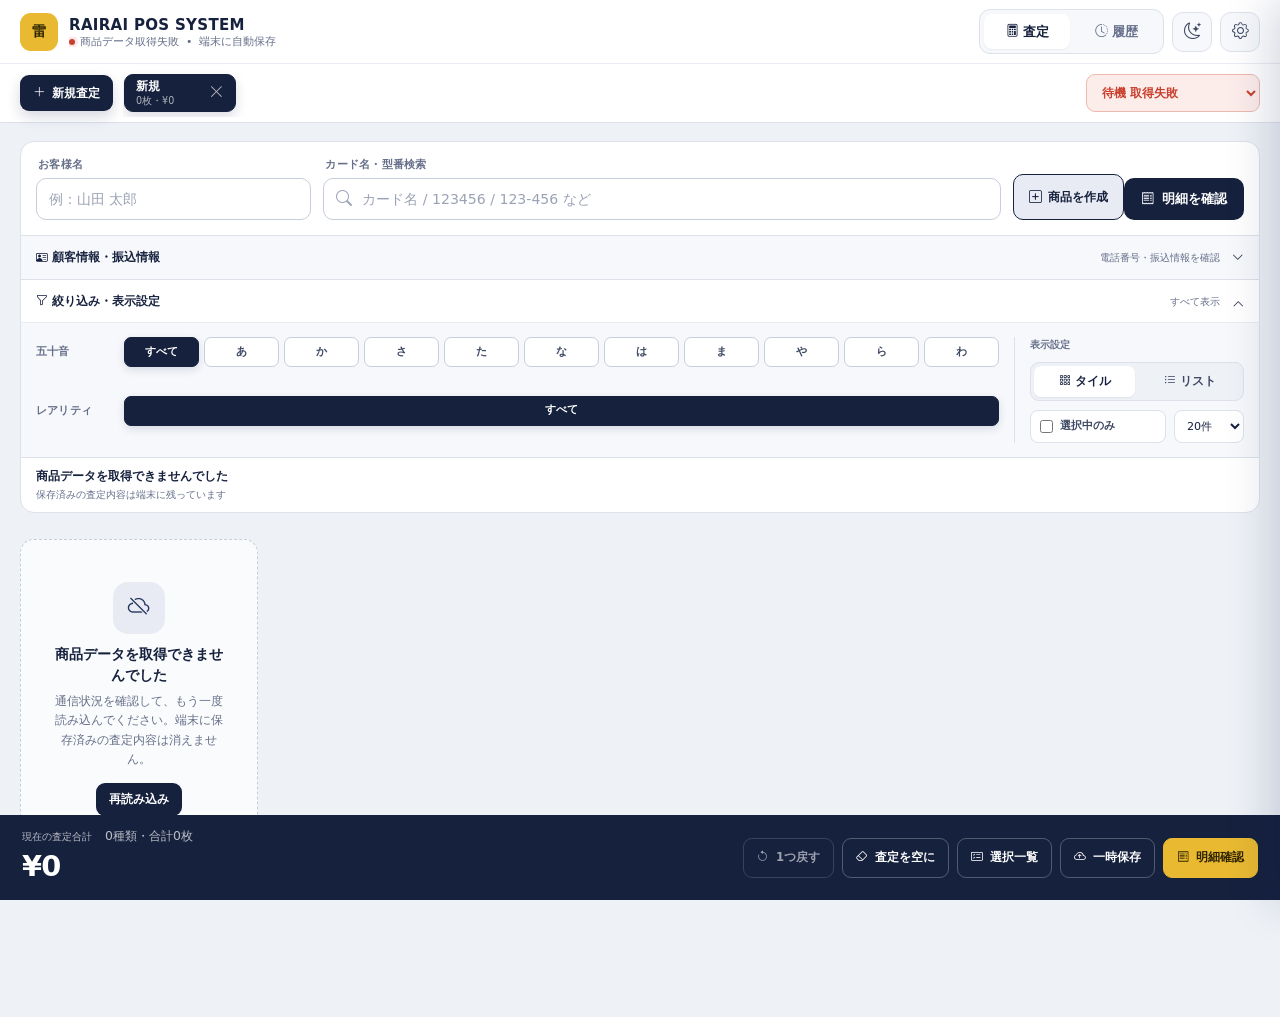
==== commit 24d98225: "Update index.html" ====
--- a/index.html
+++ b/index.html
@@ -3,34 +3,65 @@
 <head>
   <meta charset="UTF-8">
   <meta name="viewport" content="width=device-width, initial-scale=1, viewport-fit=cover">
-  <meta name="theme-color" content="#111827">
+  <meta name="theme-color" content="#16213e">
+  <meta name="color-scheme" content="light dark">
   <title>RAIRAI POS SYSTEM</title>
+  <script>
+    // テーマを描画前に決めてチラつきを防ぐ
+    (function () {
+      var pref = "auto";
+      try { pref = localStorage.getItem("rairai_pos_theme") || "auto"; } catch (e) {}
+      var dark = pref === "dark" || (pref === "auto" && window.matchMedia && window.matchMedia("(prefers-color-scheme: dark)").matches);
+      document.documentElement.setAttribute("data-theme", dark ? "dark" : "light");
+    })();
+  </script>
   <link rel="stylesheet" href="https://cdn.jsdelivr.net/npm/bootstrap@5.3.0/dist/css/bootstrap.min.css">
   <link rel="stylesheet" href="https://cdn.jsdelivr.net/npm/bootstrap-icons@1.10.0/font/bootstrap-icons.css">
+  <link rel="preconnect" href="https://fonts.googleapis.com">
+  <link rel="preconnect" href="https://fonts.gstatic.com" crossorigin>
+  <link rel="stylesheet" href="https://fonts.googleapis.com/css2?family=BIZ+UDPGothic:wght@400;700&display=swap">
+  <link rel="stylesheet" href="rairai-theme.css">
+  <script src="rairai-config.js"></script>
   <style>
+    /* 色は rairai-theme.css の共通トークンから取る（ファイルが無いときはライトの値で表示） */
     :root {
-      --ink: #182033;
-      --muted: #68748a;
-      --line: #dfe5ee;
-      --line-strong: #cbd4e1;
-      --surface: #ffffff;
-      --surface-soft: #f7f9fc;
-      --canvas: #edf1f7;
-      --main: #11194d;
-      --main-2: #263588;
-      --main-soft: #eef0ff;
-      --accent: #f3c641;
-      --accent-soft: #fff8dc;
-      --success: #16845b;
-      --success-soft: #eaf8f2;
-      --danger: #dc3545;
-      --danger-soft: #fff0f1;
-      --shadow-sm: 0 1px 2px rgba(16, 24, 40, .04), 0 3px 10px rgba(16, 24, 40, .04);
-      --shadow-md: 0 10px 28px rgba(17, 25, 77, .10);
+      --ink: var(--pk-ink, #16213e);
+      --muted: var(--pk-muted, #66708a);
+      --muted-strong: var(--pk-ink-2, #3d4863);
+      --subtle: var(--pk-subtle, #9aa3b5);
+      --line: var(--pk-line, #dce1ea);
+      --line-soft: var(--pk-line-soft, #e9edf3);
+      --line-strong: var(--pk-line-strong, #c6cedb);
+      --surface: var(--pk-surface, #fff);
+      --surface-soft: var(--pk-surface-2, #f6f8fb);
+      --surface-sunken: var(--pk-surface-3, #eef1f6);
+      --surface-glass: var(--pk-glass, rgba(255, 255, 255, .95));
+      --checker: var(--pk-surface-3, #eef1f6);
+      --canvas: var(--pk-canvas, #eef1f6);
+      --header-bg: var(--pk-glass, rgba(255, 255, 255, .95));
+      --footer-bg: var(--pk-bar, #16213e);
+      --main: var(--pk-fill, #16213e);
+      --main-2: var(--pk-fill-hover, #24345f);
+      --main-hover: var(--pk-fill-hover, #24345f);
+      --main-text: var(--pk-fill-text, #16213e);
+      --main-soft: var(--pk-fill-soft, #e8ebf3);
+      --main-soft-hover: var(--pk-fill-soft-2, #dde2ee);
+      --accent: var(--pk-gold, #e8b931);
+      --accent-soft: var(--pk-gold-soft, #fbf3d9);
+      --accent-line: var(--pk-gold-line, #e6cf85);
+      --accent-ink: var(--pk-gold-text, #6e5100);
+      --success: var(--pk-green, #1f8a5b);
+      --success-soft: var(--pk-green-soft, #e6f4ec);
+      --danger: var(--pk-red, #c8402f);
+      --danger-soft: var(--pk-red-soft, #fcedea);
+      --danger-line: var(--pk-red-line, #edb8ae);
+      --price: var(--pk-red, #c8402f);
+      --shadow-sm: var(--pk-shadow-1, 0 1px 2px rgba(22, 33, 62, .06));
+      --shadow-md: var(--pk-shadow-2, 0 8px 24px rgba(22, 33, 62, .10));
       --radius-sm: 8px;
-      --radius: 13px;
-      --radius-lg: 18px;
-      --footer-height: 84px;
+      --radius: 12px;
+      --radius-lg: 14px;
+      --footer-height: 76px;
     }
 
     * { box-sizing: border-box; }
@@ -40,11 +71,9 @@
       min-width: 320px;
       min-height: 100vh;
       padding-bottom: calc(var(--footer-height) + env(safe-area-inset-bottom));
-      background:
-        radial-gradient(circle at 8% 0%, rgba(38, 53, 136, .07), transparent 27rem),
-        var(--canvas);
+      background: var(--canvas);
       color: var(--ink);
-      font-family: Inter, "Noto Sans JP", "Hiragino Kaku Gothic ProN", "Yu Gothic", system-ui, -apple-system, BlinkMacSystemFont, sans-serif;
+      font-family: var(--pk-font, "Hiragino Kaku Gothic ProN", "Yu Gothic", Meiryo, system-ui, sans-serif);
       -webkit-font-smoothing: antialiased;
     }
 
@@ -59,11 +88,113 @@
     }
 
     .print-only { display: none; }
+    .create-product-btn {
+      height: 46px;
+      display: inline-flex;
+      align-items: center;
+      justify-content: center;
+      gap: 7px;
+      border: 1px solid var(--main);
+      border-radius: 10px;
+      padding: 0 15px;
+      background: var(--main-soft);
+      color: var(--main-text);
+      font-size: .78rem;
+      font-weight: 700;
+      white-space: nowrap;
+    }
+    .create-product-btn:hover { background: var(--main-soft-hover); }
+    .custom-product-badge {
+      display: inline-flex;
+      align-items: center;
+      gap: 4px;
+      margin-bottom: 5px;
+      border-radius: 999px;
+      padding: 3px 7px;
+      background: var(--accent-soft);
+      color: var(--accent-ink);
+      font-size: .61rem;
+      font-weight: 700;
+    }
+    .custom-product-edit {
+      position: absolute;
+      top: 8px;
+      left: 8px;
+      z-index: 3;
+      border: 1px solid var(--line);
+      border-radius: 8px;
+      padding: 5px 8px;
+      background: var(--surface-glass);
+      color: var(--main-text);
+      font-size: .66rem;
+      font-weight: 700;
+      box-shadow: var(--shadow-sm);
+    }
+    .product-modal-backdrop {
+      position: fixed;
+      inset: 0;
+      z-index: 1100;
+      display: none;
+      align-items: center;
+      justify-content: center;
+      padding: 18px;
+      background: rgba(10, 15, 40, .56);
+      backdrop-filter: blur(5px);
+    }
+    .product-modal-backdrop.open { display: flex; }
+    .product-modal {
+      width: min(680px, 100%);
+      max-height: calc(100vh - 36px);
+      overflow: auto;
+      border-radius: 18px;
+      background: var(--surface);
+      box-shadow: 0 24px 70px rgba(10, 15, 40, .3);
+    }
+    .product-modal-head, .product-modal-actions { display:flex; align-items:center; justify-content:space-between; gap:12px; padding:18px 20px; }
+    .product-modal-head { border-bottom: 1px solid var(--line); }
+    .product-modal-title { margin:0; color: var(--main-text); font-size:1.05rem; font-weight:700; }
+    .product-modal-close { border:0; background:transparent; color:var(--muted); font-size:1.1rem; }
+    .product-modal-body { padding:20px; }
+    .product-form-grid { display:grid; grid-template-columns:repeat(2,minmax(0,1fr)); gap:14px; }
+    .product-form-grid .wide { grid-column:1/-1; }
+    .product-price-grid { display:grid; grid-template-columns:repeat(5,minmax(0,1fr)); gap:10px; }
+    .product-modal-help { margin-top:6px; color:var(--muted); font-size:.7rem; }
+    .product-deduction-option {
+      display: flex;
+      align-items: flex-start;
+      gap: 10px;
+      margin: 0 0 12px;
+      border: 1px solid var(--accent-line);
+      border-radius: 10px;
+      padding: 11px 12px;
+      background: var(--accent-soft);
+      color: var(--accent-ink);
+      cursor: pointer;
+    }
+    .product-deduction-option input {
+      width: 18px;
+      height: 18px;
+      flex: 0 0 auto;
+      margin-top: 1px;
+      accent-color: var(--main);
+    }
+    .product-deduction-title { display:block; font-size:.76rem; font-weight:700; }
+    .product-deduction-help { display:block; margin-top:2px; font-size:.66rem; font-weight:400; opacity:.82; }
+    .product-modal-actions { border-top:1px solid var(--line); justify-content:flex-end; }
+    .product-modal-actions button { border-radius:9px; padding:9px 15px; font-size:.78rem; font-weight:700; }
+    .product-delete-btn { margin-right:auto; border:1px solid var(--danger-line); background:var(--danger-soft); color:var(--danger); }
+    .product-cancel-btn { border:1px solid var(--line); background: var(--surface); color:var(--ink); }
+    .product-save-btn { border:1px solid var(--main); background:var(--main); color:#fff; }
+    @media (max-width: 620px) {
+      .product-form-grid { grid-template-columns:1fr; }
+      .product-form-grid .wide { grid-column:auto; }
+      .product-price-grid { grid-template-columns:repeat(3,minmax(0,1fr)); }
+    }
     .app-header {
       position: sticky;
       top: 0;
       z-index: 1020;
-      background: rgba(255, 255, 255, .96);
+      background: var(--header-bg);
       border-bottom: 1px solid var(--line);
       box-shadow: 0 4px 18px rgba(24, 32, 51, .06);
       backdrop-filter: blur(14px);
@@ -80,7 +211,7 @@
       align-items: center;
       justify-content: space-between;
       gap: 18px;
-      border-bottom: 1px solid #eef1f5;
+      border-bottom: 1px solid var(--line-soft);
     }
     .brand {
       min-width: 0;
@@ -98,15 +229,15 @@
       background: linear-gradient(145deg, var(--main-2), var(--main));
       color: #fff;
       font-size: 1.12rem;
-      font-weight: 900;
+      font-weight: 700;
       letter-spacing: -.04em;
       box-shadow: 0 7px 18px rgba(17, 25, 77, .2);
     }
     .brand-copy { min-width: 0; }
     .brand-title {
-      color: var(--main);
+      color: var(--main-text);
       font-size: .94rem;
-      font-weight: 900;
+      font-weight: 700;
       letter-spacing: .035em;
       line-height: 1.2;
       white-space: nowrap;
@@ -135,7 +266,7 @@
       height: 6px;
       flex: 0 0 auto;
       border-radius: 50%;
-      background: #aab3c2;
+      background: var(--subtle);
     }
     .data-status.ready::before { background: #21a475; box-shadow: 0 0 0 3px rgba(33, 164, 117, .12); }
     .data-status.error::before { background: var(--danger); box-shadow: 0 0 0 3px rgba(220, 53, 69, .12); }
@@ -160,12 +291,12 @@
       background: transparent;
       color: var(--muted);
       font-size: .82rem;
-      font-weight: 800;
+      font-weight: 700;
       transition: .16s ease;
     }
     .mode-btn.active {
       background: var(--surface);
-      color: var(--main);
+      color: var(--main-text);
       box-shadow: var(--shadow-sm);
     }
 
@@ -186,10 +317,10 @@
       background: var(--main);
       color: #fff;
       font-size: .78rem;
-      font-weight: 850;
+      font-weight: 700;
       box-shadow: 0 6px 14px rgba(17, 25, 77, .17);
     }
-    .new-case-btn:hover { background: #1b266a; }
+    .new-case-btn:hover { background: var(--main-hover); }
     .case-list {
       min-width: 0;
       flex: 1 1 auto;
@@ -212,12 +343,12 @@
       padding: 4px 6px 4px 11px;
       border: 1px solid var(--line-strong);
       border-radius: 9px;
-      background: #fff;
+      background: var(--surface);
       color: var(--ink);
       cursor: pointer;
       transition: .15s ease;
     }
-    .case-tab:hover { border-color: #9da9bc; }
+    .case-tab:hover { border-color: var(--subtle); }
     .case-tab.active {
       border-color: var(--main);
       background: var(--main);
@@ -230,7 +361,7 @@
       text-overflow: ellipsis;
       white-space: nowrap;
       font-size: .76rem;
-      font-weight: 850;
+      font-weight: 700;
       line-height: 1.15;
     }
     .case-meta {
@@ -249,7 +380,7 @@
       border: 0;
       border-radius: 7px;
       background: transparent;
-      color: #9aa5b6;
+      color: var(--subtle);
       font-size: .9rem;
     }
     .case-tab.active .case-delete { color: rgba(255, 255, 255, .67); }
@@ -263,13 +394,13 @@
     .waiting-select {
       width: 174px;
       min-height: 38px;
-      border: 1px solid #ead170;
+      border: 1px solid var(--accent-line);
       border-radius: 9px;
       padding: 7px 30px 7px 11px;
       background-color: var(--accent-soft);
-      color: #5d4a00;
+      color: var(--accent-ink);
       font-size: .76rem;
-      font-weight: 800;
+      font-weight: 700;
     }
 
     .app-shell {
@@ -283,13 +414,13 @@
       justify-content: center;
       gap: 8px;
       margin-bottom: 12px;
-      border: 1px solid #ef9ba3;
+      border: 1px solid var(--danger-line);
       border-radius: var(--radius);
       padding: 11px 15px;
       background: var(--danger);
       color: #fff;
       font-size: .86rem;
-      font-weight: 900;
+      font-weight: 700;
       box-shadow: 0 7px 18px rgba(220, 53, 69, .18);
     }
     .cancel-banner.visible { display: flex; }
@@ -314,7 +445,7 @@
       margin: 0 0 5px 2px;
       color: var(--muted);
       font-size: .68rem;
-      font-weight: 800;
+      font-weight: 700;
       letter-spacing: .025em;
     }
     .control-input,
@@ -323,15 +454,15 @@
       min-height: 42px;
       border: 1px solid var(--line-strong);
       border-radius: 10px;
-      background: #fff;
+      background: var(--surface);
       color: var(--ink);
       padding: 9px 12px;
       font-size: .88rem;
-      font-weight: 650;
+      font-weight: 400;
       transition: .15s ease;
     }
     .control-input::placeholder,
-    .search-input::placeholder { color: #a1abb9; font-weight: 500; }
+    .search-input::placeholder { color: var(--subtle); font-weight: 400; }
     .control-input:focus,
     .search-input:focus {
       border-color: var(--main-2);
@@ -345,7 +476,7 @@
       top: 50%;
       left: 13px;
       transform: translateY(-50%);
-      color: #818da0;
+      color: var(--subtle);
       pointer-events: none;
     }
     .search-input { padding-left: 38px; padding-right: 42px; }
@@ -360,8 +491,8 @@
       transform: translateY(-50%);
       border: 0;
       border-radius: 8px;
-      background: #edf1f6;
-      color: #657187;
+      background: var(--surface-sunken);
+      color: var(--muted-strong);
     }
     .search-clear.visible { display: grid; }
     .receipt-cta-wrap { display: flex; align-items: flex-end; }
@@ -377,14 +508,14 @@
       background: var(--main);
       color: #fff;
       font-size: .82rem;
-      font-weight: 850;
+      font-weight: 700;
       white-space: nowrap;
     }
-    .receipt-cta:hover { background: #1b266a; }
+    .receipt-cta:hover { background: var(--main-hover); }
 
     .customer-panel {
       border-bottom: 1px solid var(--line);
-      background: #fbfcfe;
+      background: var(--surface-soft);
     }
     .customer-panel > summary {
       min-height: 43px;
@@ -393,9 +524,9 @@
       justify-content: space-between;
       gap: 12px;
       padding: 9px 15px;
-      color: var(--main);
+      color: var(--main-text);
       font-size: .73rem;
-      font-weight: 900;
+      font-weight: 700;
       cursor: pointer;
       list-style: none;
     }
@@ -409,13 +540,13 @@
       text-overflow: ellipsis;
       white-space: nowrap;
       font-size: .65rem;
-      font-weight: 700;
+      font-weight: 400;
     }
     .customer-panel > summary .summary-chevron { transition: transform .16s ease; }
     .customer-panel[open] > summary .summary-chevron { transform: rotate(180deg); }
     .customer-panel-body {
       padding: 0 15px 14px;
-      border-top: 1px solid #eef1f5;
+      border-top: 1px solid var(--line-soft);
     }
     .customer-grid {
       display: grid;
@@ -433,7 +564,7 @@
       border: 1px solid var(--line);
       border-radius: 9px;
       padding: 8px 10px;
-      background: #fff;
+      background: var(--surface);
     }
     .sync-status {
       min-width: 0;
@@ -442,7 +573,7 @@
       gap: 7px;
       color: var(--muted);
       font-size: .65rem;
-      font-weight: 750;
+      font-weight: 400;
     }
     .sync-status::before {
       content: "";
@@ -450,10 +581,10 @@
       height: 7px;
       flex: 0 0 auto;
       border-radius: 50%;
-      background: #a7b0bd;
+      background: var(--subtle);
     }
     .sync-status.synced::before { background: var(--success); box-shadow: 0 0 0 3px rgba(22, 132, 91, .1); }
-    .sync-status.syncing::before { background: #e5a300; animation: sync-pulse 1s infinite alternate; }
+    .sync-status.syncing::before { background: var(--accent); animation: sync-pulse 1s infinite alternate; }
     .sync-status.error::before { background: var(--danger); }
     @keyframes sync-pulse { to { opacity: .35; } }
     .sync-actions { display: flex; gap: 6px; }
@@ -461,10 +592,10 @@
       border: 1px solid var(--line-strong);
       border-radius: 7px;
       padding: 6px 8px;
-      background: #fff;
-      color: #586579;
+      background: var(--surface);
+      color: var(--muted-strong);
       font-size: .63rem;
-      font-weight: 850;
+      font-weight: 700;
       white-space: nowrap;
     }
 
@@ -474,7 +605,7 @@
       gap: 15px;
       padding: 14px 15px;
       border-bottom: 1px solid var(--line);
-      background: #fbfcfe;
+      background: var(--surface-soft);
     }
     .filter-groups {
       min-width: 0;
@@ -491,7 +622,7 @@
       padding-top: 7px;
       color: var(--muted);
       font-size: .68rem;
-      font-weight: 850;
+      font-weight: 700;
       letter-spacing: .02em;
     }
     .filter-grid {
@@ -506,14 +637,14 @@
       border: 1px solid var(--line-strong);
       border-radius: 7px;
       padding: 5px 8px;
-      background: #fff;
-      color: #586579;
+      background: var(--surface);
+      color: var(--muted-strong);
       font-size: .68rem;
-      font-weight: 800;
+      font-weight: 700;
       white-space: nowrap;
       transition: .13s ease;
     }
-    .filter-btn:hover { border-color: #9da9bc; color: var(--main); }
+    .filter-btn:hover { border-color: var(--subtle); color: var(--main-text); }
     .filter-btn.active {
       border-color: var(--main);
       background: var(--main);
@@ -531,7 +662,7 @@
     .settings-label {
       color: var(--muted);
       font-size: .65rem;
-      font-weight: 850;
+      font-weight: 700;
     }
     .view-switch {
       display: grid;
@@ -540,20 +671,20 @@
       padding: 3px;
       border: 1px solid var(--line);
       border-radius: 9px;
-      background: #f0f3f7;
+      background: var(--surface-sunken);
     }
     .view-btn {
       min-height: 31px;
       border: 0;
       border-radius: 7px;
       background: transparent;
-      color: #6a7689;
+      color: var(--muted-strong);
       font-size: .72rem;
-      font-weight: 800;
+      font-weight: 700;
     }
     .view-btn.active {
-      background: #fff;
-      color: var(--main);
+      background: var(--surface);
+      color: var(--main-text);
       box-shadow: var(--shadow-sm);
     }
     .compact-setting-row {
@@ -571,10 +702,10 @@
       border: 1px solid var(--line);
       border-radius: 8px;
       padding: 6px 9px;
-      background: #fff;
-      color: #586579;
+      background: var(--surface);
+      color: var(--muted-strong);
       font-size: .68rem;
-      font-weight: 800;
+      font-weight: 700;
       cursor: pointer;
     }
     .selected-toggle input { accent-color: var(--main); }
@@ -583,11 +714,11 @@
       min-height: 33px;
       border: 1px solid var(--line);
       border-radius: 8px;
-      background: #fff;
+      background: var(--surface);
       color: var(--ink);
       padding: 5px 8px;
       font-size: .7rem;
-      font-weight: 750;
+      font-weight: 400;
     }
 
     .results-toolbar {
@@ -602,7 +733,7 @@
     .results-summary {
       color: var(--ink);
       font-size: .77rem;
-      font-weight: 850;
+      font-weight: 700;
     }
     .results-hint {
       margin-top: 2px;
@@ -619,7 +750,7 @@
       background: var(--main-soft);
       color: var(--main-2);
       font-size: .68rem;
-      font-weight: 850;
+      font-weight: 700;
     }
     .reset-filter-btn.visible { display: inline-flex; }
 
@@ -629,32 +760,32 @@
       justify-content: space-between;
       gap: 12px;
       margin-top: 12px;
-      border: 1px solid #e6bd31;
+      border: 1px solid var(--accent-line);
       border-radius: var(--radius);
       padding: 10px 13px;
       background: var(--accent-soft);
-      color: #5d4a00;
+      color: var(--accent-ink);
       box-shadow: var(--shadow-sm);
     }
     .price-change-banner.visible { display: flex; }
-    .price-change-copy { font-size: .72rem; font-weight: 850; }
-    .price-change-sub { margin-top: 2px; font-size: .62rem; font-weight: 650; opacity: .8; }
+    .price-change-copy { font-size: .72rem; font-weight: 700; }
+    .price-change-sub { margin-top: 2px; font-size: .62rem; font-weight: 400; opacity: .8; }
     .price-change-open {
       flex: 0 0 auto;
       border: 0;
       border-radius: 8px;
       padding: 7px 10px;
-      background: #6c5600;
+      background: var(--accent-ink);
       color: #fff;
       font-size: .65rem;
-      font-weight: 900;
+      font-weight: 700;
     }
     .rank-price-change {
       display: block;
       margin-top: 2px;
-      color: #a16d00;
+      color: var(--accent-ink);
       font-size: .56rem;
-      font-weight: 800;
+      font-weight: 700;
       white-space: nowrap;
     }
 
@@ -678,28 +809,28 @@
       border: 1px solid var(--line-strong);
       border-radius: 8px;
       padding: 5px 9px;
-      background: #fff;
-      color: #526075;
+      background: var(--surface);
+      color: var(--muted-strong);
       font-size: .68rem;
-      font-weight: 850;
-    }
-    .page-link-btn:hover:not(:disabled) { border-color: var(--main); color: var(--main); }
+      font-weight: 700;
+    }
+    .page-link-btn:hover:not(:disabled) { border-color: var(--main); color: var(--main-text); }
     .page-link-btn.active {
       border-color: var(--main);
       background: var(--main);
       color: #fff;
     }
     .page-link-btn:disabled {
-      border-color: #e4e8ef;
-      background: #f2f4f7;
-      color: #a7b0bd;
+      border-color: var(--line-soft);
+      background: var(--surface-sunken);
+      color: var(--subtle);
       cursor: not-allowed;
     }
     .page-range {
       margin-left: 5px;
       color: var(--muted);
       font-size: .66rem;
-      font-weight: 650;
+      font-weight: 400;
       white-space: nowrap;
     }
 
@@ -720,13 +851,13 @@
       transition: border-color .15s ease, box-shadow .15s ease, transform .15s ease;
     }
     .product-card:hover {
-      border-color: #b7c1d0;
+      border-color: var(--line-strong);
       box-shadow: 0 8px 22px rgba(24, 32, 51, .08);
       transform: translateY(-1px);
     }
     .product-card.has-value {
       border: 2px solid var(--main-2);
-      background: linear-gradient(180deg, #fff, #f7f8ff);
+      background: linear-gradient(180deg, var(--surface), var(--surface-soft));
       box-shadow: 0 9px 24px rgba(38, 53, 136, .14);
     }
     .selected-mark {
@@ -742,7 +873,7 @@
       background: var(--main);
       color: #fff;
       font-size: .58rem;
-      font-weight: 900;
+      font-weight: 700;
       box-shadow: 0 3px 8px rgba(17, 25, 77, .22);
     }
     .product-card.has-value .selected-mark { display: inline-flex; }
@@ -752,13 +883,13 @@
       display: grid;
       place-items: center;
       overflow: hidden;
-      border-bottom: 1px solid #edf0f4;
+      border-bottom: 1px solid var(--line-soft);
       background:
-        linear-gradient(45deg, #f4f6fa 25%, transparent 25%),
-        linear-gradient(-45deg, #f4f6fa 25%, transparent 25%),
-        linear-gradient(45deg, transparent 75%, #f4f6fa 75%),
-        linear-gradient(-45deg, transparent 75%, #f4f6fa 75%),
-        #fafbfd;
+        linear-gradient(45deg, var(--checker) 25%, transparent 25%),
+        linear-gradient(-45deg, var(--checker) 25%, transparent 25%),
+        linear-gradient(45deg, transparent 75%, var(--checker) 75%),
+        linear-gradient(-45deg, transparent 75%, var(--checker) 75%),
+        var(--surface-soft);
       background-position: 0 0, 0 6px, 6px -6px, -6px 0;
       background-size: 12px 12px;
     }
@@ -774,9 +905,9 @@
       justify-content: center;
       flex-direction: column;
       gap: 4px;
-      color: #9aa5b5;
+      color: var(--subtle);
       font-size: .65rem;
-      font-weight: 700;
+      font-weight: 400;
     }
     .product-image-wrap.image-error .product-image { display: none; }
     .product-image-wrap.image-error .image-fallback { display: flex; }
@@ -787,7 +918,7 @@
       overflow: hidden;
       color: var(--ink);
       font-size: .76rem;
-      font-weight: 850;
+      font-weight: 700;
       line-height: 1.35;
       -webkit-box-orient: vertical;
       -webkit-line-clamp: 2;
@@ -802,25 +933,25 @@
     .rank-table td { vertical-align: middle; }
     .rank-label {
       width: 24px;
-      color: var(--main);
+      color: var(--main-text);
       font-size: .7rem;
-      font-weight: 950;
+      font-weight: 700;
     }
     .rank-price {
-      color: var(--danger);
+      color: var(--price);
       font-variant-numeric: tabular-nums;
-      font-weight: 900;
+      font-weight: 700;
       white-space: nowrap;
     }
     .rank-control-cell { text-align: right; }
     .qty-ctrl {
       display: inline-grid;
-      grid-template-columns: 28px 38px 28px;
+      grid-template-columns: 28px 54px 28px;
       align-items: center;
       overflow: hidden;
       border: 1px solid var(--line-strong);
       border-radius: 8px;
-      background: #fff;
+      background: var(--surface);
       color: var(--ink);
       transition: .13s ease;
     }
@@ -839,13 +970,13 @@
       background: transparent;
       color: inherit;
       font-size: 1rem;
-      font-weight: 900;
+      font-weight: 700;
       line-height: 1;
     }
-    .qty-btn:hover { background: rgba(17, 25, 77, .07); }
+    .qty-btn:hover { background: var(--main-soft); }
     .qty-ctrl.has-value .qty-btn:hover { background: rgba(255, 255, 255, .13); }
     .qty-num {
-      width: 38px;
+      width: 54px;
       height: 29px;
       border: 0;
       border-inline: 1px solid var(--line);
@@ -854,7 +985,7 @@
       text-align: center;
       font-size: .76rem;
       font-variant-numeric: tabular-nums;
-      font-weight: 900;
+      font-weight: 700;
       outline: 0;
       appearance: textfield;
       -moz-appearance: textfield;
@@ -872,7 +1003,7 @@
     .list-view .product-image-wrap {
       height: 100%;
       min-height: 132px;
-      border-right: 1px solid #edf0f4;
+      border-right: 1px solid var(--line-soft);
       border-bottom: 0;
     }
     .list-view .product-body {
@@ -896,7 +1027,7 @@
       display: grid;
       place-items: center;
       margin-top: 13px;
-      border: 1px dashed #c7d0dc;
+      border: 1px dashed var(--line-strong);
       border-radius: var(--radius-lg);
       background: rgba(255, 255, 255, .7);
       color: var(--muted);
@@ -914,7 +1045,7 @@
       color: var(--main-2);
       font-size: 1.35rem;
     }
-    .state-title { color: var(--ink); font-size: .9rem; font-weight: 900; }
+    .state-title { color: var(--ink); font-size: .9rem; font-weight: 700; }
     .state-text { max-width: 430px; margin: 5px auto 0; font-size: .72rem; line-height: 1.7; }
     .state-action {
       margin-top: 13px;
@@ -924,7 +1055,7 @@
       background: var(--main);
       color: #fff;
       font-size: .72rem;
-      font-weight: 850;
+      font-weight: 700;
     }
     .loading-grid {
       display: grid;
@@ -937,7 +1068,7 @@
       overflow: hidden;
       border: 1px solid var(--line);
       border-radius: var(--radius);
-      background: #fff;
+      background: var(--surface);
     }
     .skeleton::after {
       content: "";
@@ -953,7 +1084,7 @@
     .history-shell {
       border: 1px solid var(--line);
       border-radius: var(--radius-lg);
-      background: #fff;
+      background: var(--surface);
       box-shadow: var(--shadow-sm);
     }
     .history-header {
@@ -964,16 +1095,16 @@
       padding: 17px 18px;
       border-bottom: 1px solid var(--line);
     }
-    .section-title { margin: 0; color: var(--main); font-size: 1rem; font-weight: 900; }
+    .section-title { margin: 0; color: var(--main-text); font-size: 1rem; font-weight: 700; }
     .section-caption { margin-top: 3px; color: var(--muted); font-size: .68rem; }
     .reload-btn {
       border: 1px solid var(--line-strong);
       border-radius: 9px;
       padding: 7px 10px;
-      background: #fff;
-      color: #586579;
+      background: var(--surface);
+      color: var(--muted-strong);
       font-size: .7rem;
-      font-weight: 850;
+      font-weight: 700;
     }
     .logs-container { padding: 10px; }
     .log-item {
@@ -984,13 +1115,13 @@
       padding: 14px;
       border: 1px solid var(--line);
       border-radius: 11px;
-      background: #fff;
+      background: var(--surface);
     }
     .log-item + .log-item { margin-top: 8px; }
-    .log-name { overflow: hidden; text-overflow: ellipsis; color: var(--ink); font-size: .8rem; font-weight: 900; }
+    .log-name { overflow: hidden; text-overflow: ellipsis; color: var(--ink); font-size: .8rem; font-weight: 700; }
     .log-meta { margin-top: 4px; color: var(--muted); font-size: .66rem; }
     .log-side { display: flex; align-items: center; gap: 13px; }
-    .log-amount { color: var(--danger); font-size: 1rem; font-variant-numeric: tabular-nums; font-weight: 950; white-space: nowrap; }
+    .log-amount { color: var(--price); font-size: 1rem; font-variant-numeric: tabular-nums; font-weight: 700; white-space: nowrap; }
     .log-detail-btn {
       border: 0;
       border-radius: 8px;
@@ -998,7 +1129,7 @@
       background: var(--main);
       color: #fff;
       font-size: .68rem;
-      font-weight: 850;
+      font-weight: 700;
       white-space: nowrap;
     }
 
@@ -1014,15 +1145,15 @@
       justify-content: space-between;
       gap: 18px;
       padding: 12px max(22px, env(safe-area-inset-right)) calc(12px + env(safe-area-inset-bottom)) max(22px, env(safe-area-inset-left));
-      background: rgba(17, 25, 77, .97);
+      background: var(--footer-bg);
       color: #fff;
       box-shadow: 0 -9px 28px rgba(17, 25, 77, .19);
       backdrop-filter: blur(12px);
     }
     .total-block { min-width: 0; display: flex; align-items: baseline; gap: 13px; }
-    .total-label { color: rgba(255, 255, 255, .63); font-size: .65rem; font-weight: 750; }
-    .total-amount { font-size: clamp(1.3rem, 3vw, 1.8rem); font-variant-numeric: tabular-nums; font-weight: 950; letter-spacing: -.025em; white-space: nowrap; }
-    .total-qty { color: rgba(255, 255, 255, .72); font-size: .78rem; font-variant-numeric: tabular-nums; font-weight: 750; white-space: nowrap; }
+    .total-label { color: rgba(255, 255, 255, .63); font-size: .65rem; font-weight: 400; }
+    .total-amount { font-size: clamp(1.3rem, 3vw, 1.8rem); font-variant-numeric: tabular-nums; font-weight: 700; letter-spacing: -.025em; white-space: nowrap; }
+    .total-qty { color: rgba(255, 255, 255, .72); font-size: .78rem; font-variant-numeric: tabular-nums; font-weight: 400; white-space: nowrap; }
     .footer-actions { display: flex; align-items: center; gap: 8px; }
     .footer-btn {
       min-height: 40px;
@@ -1033,7 +1164,7 @@
       border-radius: 9px;
       padding: 8px 13px;
       font-size: .73rem;
-      font-weight: 850;
+      font-weight: 700;
       white-space: nowrap;
     }
     .footer-btn.secondary { border: 1px solid rgba(255, 255, 255, .24); background: rgba(255, 255, 255, .08); color: #fff; }
@@ -1047,7 +1178,7 @@
       display: none;
       min-height: 100vh;
       padding: 28px 18px 45px;
-      background: #fff;
+      background: var(--surface);
     }
     .receipt-container { width: min(880px, 100%); margin: 0 auto; }
     .receipt-screen-head {
@@ -1057,16 +1188,16 @@
       gap: 15px;
       margin-bottom: 17px;
     }
-    .receipt-kicker { color: var(--main-2); font-size: .66rem; font-weight: 900; letter-spacing: .08em; }
-    .receipt-title { margin: 3px 0 0; color: var(--main); font-size: 1.45rem; font-weight: 950; }
+    .receipt-kicker { color: var(--main-2); font-size: .66rem; font-weight: 700; letter-spacing: .08em; }
+    .receipt-title { margin: 3px 0 0; color: var(--main-text); font-size: 1.45rem; font-weight: 700; }
     .receipt-back-top {
       border: 1px solid var(--line-strong);
       border-radius: 9px;
       padding: 8px 12px;
-      background: #fff;
-      color: #586579;
+      background: var(--surface);
+      color: var(--muted-strong);
       font-size: .74rem;
-      font-weight: 850;
+      font-weight: 700;
     }
     .receipt-meta {
       display: grid;
@@ -1079,12 +1210,12 @@
       padding: 12px 14px;
       background: var(--surface-soft);
       font-size: .8rem;
-      font-weight: 800;
-    }
-    .receipt-meta-sub { color: var(--muted); font-size: .68rem; font-weight: 650; }
-    .receipt-alert { display: block; margin-top: 5px; color: var(--danger); font-size: .78rem; font-weight: 950; }
+      font-weight: 700;
+    }
+    .receipt-meta-sub { color: var(--muted); font-size: .68rem; font-weight: 400; }
+    .receipt-alert { display: block; margin-top: 5px; color: var(--danger); font-size: .78rem; font-weight: 700; }
     .table-wrap { overflow-x: auto; border: 1px solid var(--line); border-radius: 11px; }
-    .table-receipt { width: 100%; min-width: 660px; border-collapse: collapse; background: #fff; }
+    .table-receipt { width: 100%; min-width: 660px; border-collapse: collapse; background: var(--surface); }
     .table-receipt th,
     .table-receipt td { border-bottom: 1px solid var(--line); padding: 11px 13px; vertical-align: middle; }
     .table-receipt tr:last-child td { border-bottom: 0; }
@@ -1092,7 +1223,7 @@
       background: var(--surface-soft);
       color: var(--muted);
       font-size: .68rem;
-      font-weight: 850;
+      font-weight: 700;
       text-align: center;
       white-space: nowrap;
     }
@@ -1107,8 +1238,8 @@
       color: var(--danger);
       font-size: .84rem;
     }
-    .receipt-total-row { background: #f4f6fb; }
-    .receipt-total-amount { color: var(--danger); font-size: 1.2rem; font-variant-numeric: tabular-nums; font-weight: 950; }
+    .receipt-total-row { background: var(--surface-sunken); }
+    .receipt-total-amount { color: var(--price); font-size: 1.2rem; font-variant-numeric: tabular-nums; font-weight: 700; }
     .receipt-actions {
       display: grid;
       grid-template-columns: repeat(2, minmax(0, 1fr));
@@ -1120,17 +1251,17 @@
       border-radius: 10px;
       padding: 10px 13px;
       font-size: .8rem;
-      font-weight: 900;
+      font-weight: 700;
     }
     .receipt-action.print { border: 1px solid var(--success); background: var(--success); color: #fff; }
     .receipt-action.finalize { border: 1px solid var(--main); background: var(--main); color: #fff; }
-    .receipt-action.back { grid-column: 1 / -1; border: 1px solid var(--line-strong); background: #fff; color: #586579; }
+    .receipt-action.back { grid-column: 1 / -1; border: 1px solid var(--line-strong); background: var(--surface); color: var(--muted-strong); }
     .receipt-item-memo {
       display: block;
       margin-top: 4px;
-      color: #826400;
+      color: var(--accent-ink);
       font-size: .64rem;
-      font-weight: 750;
+      font-weight: 400;
     }
 
     .drawer-backdrop {
@@ -1153,7 +1284,7 @@
       width: min(460px, 100vw);
       display: grid;
       grid-template-rows: auto minmax(0, 1fr) auto;
-      background: #f5f7fb;
+      background: var(--surface-sunken);
       box-shadow: -18px 0 45px rgba(17, 25, 77, .18);
       transform: translateX(102%);
       transition: transform .22s ease;
@@ -1166,9 +1297,9 @@
       gap: 12px;
       padding: 16px;
       border-bottom: 1px solid var(--line);
-      background: #fff;
-    }
-    .drawer-title { color: var(--main); font-size: .95rem; font-weight: 950; }
+      background: var(--surface);
+    }
+    .drawer-title { color: var(--main-text); font-size: .95rem; font-weight: 700; }
     .drawer-caption { margin-top: 3px; color: var(--muted); font-size: .64rem; }
     .drawer-close {
       width: 36px;
@@ -1177,8 +1308,8 @@
       place-items: center;
       border: 1px solid var(--line);
       border-radius: 9px;
-      background: #fff;
-      color: #657187;
+      background: var(--surface);
+      color: var(--muted-strong);
     }
     .drawer-list { overflow-y: auto; padding: 10px; }
     .drawer-empty {
@@ -1193,7 +1324,7 @@
       border: 1px solid var(--line);
       border-radius: 11px;
       padding: 11px;
-      background: #fff;
+      background: var(--surface);
       box-shadow: var(--shadow-sm);
     }
     .drawer-item + .drawer-item { margin-top: 8px; }
@@ -1203,9 +1334,9 @@
       justify-content: space-between;
       gap: 10px;
     }
-    .drawer-item-name { color: var(--ink); font-size: .73rem; font-weight: 900; line-height: 1.4; }
-    .drawer-rank { color: var(--main-2); font-size: .64rem; font-weight: 900; }
-    .drawer-item-price { margin-top: 3px; color: var(--danger); font-size: .72rem; font-weight: 900; }
+    .drawer-item-name { color: var(--ink); font-size: .73rem; font-weight: 700; line-height: 1.4; }
+    .drawer-rank { color: var(--main-2); font-size: .64rem; font-weight: 700; }
+    .drawer-item-price { margin-top: 3px; color: var(--price); font-size: .72rem; font-weight: 700; }
     .drawer-item-actions { display: flex; align-items: center; gap: 7px; margin-top: 9px; }
     .drawer-delete {
       width: 32px;
@@ -1234,28 +1365,28 @@
       justify-content: space-between;
       gap: 8px;
       margin-top: 8px;
-      border: 1px solid #efd370;
+      border: 1px solid var(--accent-line);
       border-radius: 8px;
       padding: 7px 8px;
       background: var(--accent-soft);
-      color: #675100;
+      color: var(--accent-ink);
       font-size: .62rem;
-      font-weight: 800;
+      font-weight: 700;
     }
     .apply-price-btn {
       flex: 0 0 auto;
       border: 0;
       border-radius: 7px;
       padding: 5px 7px;
-      background: #6c5600;
+      background: var(--accent-ink);
       color: #fff;
       font-size: .6rem;
-      font-weight: 900;
+      font-weight: 700;
     }
     .drawer-footer {
       border-top: 1px solid var(--line);
       padding: 12px 14px calc(12px + env(safe-area-inset-bottom));
-      background: #fff;
+      background: var(--surface);
     }
     .drawer-total {
       display: flex;
@@ -1264,19 +1395,19 @@
       gap: 10px;
       color: var(--muted);
       font-size: .68rem;
-      font-weight: 750;
-    }
-    .drawer-total strong { color: var(--main); font-size: 1.08rem; font-variant-numeric: tabular-nums; }
+      font-weight: 400;
+    }
+    .drawer-total strong { color: var(--main-text); font-size: 1.08rem; font-variant-numeric: tabular-nums; }
     .drawer-clear {
       width: 100%;
       min-height: 40px;
       margin-top: 9px;
-      border: 1px solid #efb2b8;
+      border: 1px solid var(--danger-line);
       border-radius: 9px;
       background: var(--danger-soft);
       color: var(--danger);
       font-size: .72rem;
-      font-weight: 900;
+      font-weight: 700;
     }
     .drawer-open { overflow: hidden; }
 
@@ -1296,11 +1427,11 @@
       border: 1px solid var(--line);
       border-radius: 11px;
       padding: 11px 13px;
-      background: #fff;
+      background: var(--surface);
       color: var(--ink);
       box-shadow: var(--shadow-md);
       font-size: .74rem;
-      font-weight: 800;
+      font-weight: 700;
       animation: toast-in .2s ease both;
     }
     .app-toast.success i { color: var(--success); }
@@ -1310,7 +1441,7 @@
     .history-open { padding-bottom: 0; }
     .history-open .footer-bar,
     .receipt-open .footer-bar { display: none; }
-    .receipt-open { padding-bottom: 0; background: #fff; }
+    .receipt-open { padding-bottom: 0; background: var(--surface); }
 
     @media (max-width: 900px) {
       .header-main, .case-row, .app-shell { padding-inline: 13px; }
@@ -1365,9 +1496,9 @@
       .product-name { font-size: .7rem; }
       .rank-table { font-size: .66rem; }
       .rank-label { width: 18px; font-size: .64rem; }
-      .qty-ctrl { grid-template-columns: 25px 34px 25px; }
+      .qty-ctrl { grid-template-columns: 25px 48px 25px; }
       .qty-btn { width: 25px; height: 28px; }
-      .qty-num { width: 34px; height: 28px; }
+      .qty-num { width: 48px; height: 28px; }
       .list-view .product-card { grid-template-columns: 86px minmax(0, 1fr); min-height: 136px; }
       .list-view .product-image-wrap { min-height: 136px; }
       .list-view .product-body { display: block; padding: 8px 9px; }
@@ -1403,7 +1534,462 @@
       #rarity-filters { grid-template-columns: repeat(3, minmax(0, 1fr)); }
       .card-grid:not(.list-view) { grid-template-columns: 1fr; }
       .card-grid:not(.list-view) .product-card { display: grid; grid-template-columns: 105px minmax(0, 1fr); }
-      .card-grid:not(.list-view) .product-image-wrap { height: 100%; min-height: 180px; border-right: 1px solid #edf0f4; border-bottom: 0; }
+      .card-grid:not(.list-view) .product-image-wrap { height: 100%; min-height: 180px; border-right: 1px solid var(--line-soft); border-bottom: 0; }
+    }
+
+
+    /* ===== 追加：ヘッダー操作 ===== */
+    .header-actions { display: flex; align-items: center; gap: 8px; }
+    .icon-btn {
+      position: relative;
+      width: 40px;
+      height: 40px;
+      flex: 0 0 auto;
+      display: grid;
+      place-items: center;
+      border: 1px solid var(--line);
+      border-radius: 11px;
+      background: var(--surface-soft);
+      color: var(--muted-strong);
+      font-size: 1.05rem;
+      transition: .15s ease;
+    }
+    .icon-btn:hover { border-color: var(--line-strong); color: var(--main-text); }
+    .icon-btn-dot {
+      position: absolute;
+      top: 6px;
+      right: 6px;
+      width: 9px;
+      height: 9px;
+      display: none;
+      border: 2px solid var(--surface);
+      border-radius: 50%;
+      background: var(--danger);
+    }
+    .icon-btn.needs-attention .icon-btn-dot { display: block; }
+
+    /* ===== 追加：警告・確認事項 ===== */
+    .auth-banner {
+      display: none;
+      align-items: center;
+      gap: 10px;
+      margin-bottom: 12px;
+      border: 1px solid var(--danger-line);
+      border-radius: var(--radius);
+      padding: 10px 12px 10px 15px;
+      background: var(--danger-soft);
+      color: var(--ink);
+      font-size: .8rem;
+      font-weight: 400;
+    }
+    .auth-banner.visible { display: flex; }
+    .auth-banner > i { color: var(--danger); font-size: 1.05rem; }
+    .auth-banner > span { flex: 1; min-width: 0; }
+    .auth-banner-btn {
+      flex: 0 0 auto;
+      border: 0;
+      border-radius: 8px;
+      padding: 7px 12px;
+      background: var(--danger);
+      color: #fff;
+      font-size: .74rem;
+      font-weight: 700;
+    }
+    .check-banner {
+      display: none;
+      align-items: flex-start;
+      gap: 11px;
+      margin-bottom: 12px;
+      border: 1px solid var(--accent-line);
+      border-radius: var(--radius);
+      padding: 11px 15px;
+      background: var(--accent-soft);
+      color: var(--accent-ink);
+    }
+    .check-banner.visible { display: flex; }
+    .check-banner > i { margin-top: 1px; font-size: 1.1rem; }
+    .check-banner-title { font-size: .72rem; font-weight: 700; letter-spacing: .03em; }
+    .check-banner-list { display: flex; flex-wrap: wrap; gap: 6px; margin-top: 6px; }
+    .check-banner-list span {
+      border: 1px solid var(--accent-line);
+      border-radius: 999px;
+      padding: 3px 10px;
+      background: var(--surface);
+      color: var(--ink);
+      font-size: .74rem;
+      font-weight: 700;
+    }
+    .case-flag { margin-right: 4px; color: var(--accent); font-size: .72rem; }
+    .application-info {
+      display: flex;
+      flex-wrap: wrap;
+      align-items: center;
+      gap: 4px 10px;
+      margin-top: 12px;
+      border: 1px dashed var(--line-strong);
+      border-radius: 9px;
+      padding: 8px 11px;
+      color: var(--muted-strong);
+      font-size: .72rem;
+    }
+    .application-info b { color: var(--ink); font-variant-numeric: tabular-nums; letter-spacing: .02em; }
+    .application-info span { color: var(--muted); }
+    .field-hint { margin: 5px 2px 0; color: var(--muted); font-size: .64rem; line-height: 1.45; }
+    .field-hint:empty { display: none; }
+
+    /* ===== 追加：待機一覧の状態 ===== */
+    .waiting-select[data-state="empty"] { border-color: var(--line-strong); background-color: var(--surface-soft); color: var(--muted); }
+    .waiting-select[data-state="error"] { border-color: var(--danger-line); background-color: var(--danger-soft); color: var(--danger); }
+    .waiting-select[data-state="waiting"] { box-shadow: 0 0 0 3px var(--accent-soft); }
+
+    /* ===== 追加：絞り込みパネル（スマホでは折りたたむ） ===== */
+    .filter-panel { border-bottom: 1px solid var(--line); }
+    .filter-panel > summary {
+      min-height: 43px;
+      display: flex;
+      align-items: center;
+      justify-content: space-between;
+      gap: 12px;
+      padding: 9px 15px;
+      color: var(--main-text);
+      font-size: .73rem;
+      font-weight: 700;
+      cursor: pointer;
+      list-style: none;
+    }
+    .filter-panel > summary::-webkit-details-marker { display: none; }
+    .filter-panel > summary .summary-chevron { transition: transform .16s ease; }
+    .filter-panel[open] > summary .summary-chevron { transform: rotate(180deg); }
+    .filter-panel[open] > summary { border-bottom: 1px solid var(--line-soft); }
+    .filter-panel .filter-layout { border-bottom: 0; }
+    .filter-summary {
+      min-width: 0;
+      flex: 1;
+      overflow: hidden;
+      color: var(--muted);
+      text-align: right;
+      text-overflow: ellipsis;
+      white-space: nowrap;
+      font-size: .65rem;
+      font-weight: 400;
+    }
+    .filter-summary.active { color: var(--main-text); font-weight: 700; }
+
+    /* ===== 追加：カード ===== */
+    .product-meta {
+      margin-top: 3px;
+      overflow: hidden;
+      color: var(--muted);
+      font-size: .64rem;
+      font-weight: 400;
+      text-overflow: ellipsis;
+      white-space: nowrap;
+    }
+    .rank-table tr.has-qty td { background: var(--main-soft); }
+    .rank-table tr.has-qty td:first-child { border-radius: 7px 0 0 7px; padding-left: 5px; }
+    .rank-table tr.has-qty td:last-child { border-radius: 0 7px 7px 0; }
+    .rank-price.is-deduction { color: var(--success); }
+    .card-subtotal {
+      display: flex;
+      align-items: baseline;
+      justify-content: space-between;
+      margin-top: 6px;
+      border-top: 1px dashed var(--line-strong);
+      padding-top: 7px;
+      color: var(--muted-strong);
+      font-size: .68rem;
+      font-weight: 700;
+    }
+    .card-subtotal strong { color: var(--main-text); font-size: .86rem; font-variant-numeric: tabular-nums; }
+    .product-card.is-deduction { border-style: dashed; }
+
+    /* ===== 追加：履歴タブ ===== */
+    .history-actions { display: flex; align-items: center; gap: 8px; flex-wrap: wrap; }
+    .history-tabs {
+      display: inline-grid;
+      grid-template-columns: repeat(2, 1fr);
+      gap: 3px;
+      padding: 3px;
+      border: 1px solid var(--line);
+      border-radius: 10px;
+      background: var(--surface-soft);
+    }
+    .history-tab {
+      border: 0;
+      border-radius: 7px;
+      padding: 6px 12px;
+      background: transparent;
+      color: var(--muted);
+      font-size: .74rem;
+      font-weight: 700;
+    }
+    .history-tab.active { background: var(--surface); color: var(--main-text); box-shadow: var(--shadow-sm); }
+
+    /* ===== 追加：設定 ===== */
+    .settings-modal { width: min(560px, 100%); }
+    .settings-body { display: grid; gap: 18px; }
+    .settings-section + .settings-section { border-top: 1px solid var(--line-soft); padding-top: 16px; }
+    .settings-optional > summary { cursor: pointer; list-style: none; }
+    .settings-optional > summary::-webkit-details-marker { display: none; }
+    .settings-optional > summary::after { content: "▾"; margin-left: 6px; color: var(--muted); font-weight: 400; }
+    .settings-optional[open] > summary::after { content: "▴"; }
+    .settings-heading { margin: 0 0 6px; color: var(--ink); font-size: .86rem; font-weight: 700; }
+    .settings-help { margin: 6px 0 0; color: var(--muted); font-size: .7rem; line-height: 1.6; }
+    .settings-help code { color: var(--main-text); }
+    .staff-key-row { display: grid; grid-template-columns: minmax(0, 1fr) auto auto; gap: 6px; margin-top: 10px; }
+    .staff-key-row .sync-btn { font-size: .7rem; padding-inline: 10px; }
+    .staff-key-row .product-save-btn { border-radius: 10px; padding: 0 14px; font-size: .74rem; font-weight: 700; white-space: nowrap; }
+    .settings-status { margin-top: 8px; color: var(--muted); font-size: .72rem; font-weight: 700; }
+    .settings-status.ok { color: var(--success); }
+    .settings-status.error { color: var(--danger); }
+    .settings-status.ok::before { content: "● "; }
+    .settings-link-btn { margin-top: 6px; border: 0; padding: 0; background: none; color: var(--muted); font-size: .68rem; text-decoration: underline; }
+    .segmented {
+      display: inline-grid;
+      grid-template-columns: repeat(3, 1fr);
+      gap: 3px;
+      padding: 3px;
+      border: 1px solid var(--line);
+      border-radius: 10px;
+      background: var(--surface-soft);
+    }
+    .segmented button {
+      min-width: 84px;
+      border: 0;
+      border-radius: 7px;
+      padding: 7px 12px;
+      background: transparent;
+      color: var(--muted);
+      font-size: .76rem;
+      font-weight: 700;
+    }
+    .segmented button.active { background: var(--main); color: #fff; }
+    .settings-section .sync-status { font-size: .74rem; }
+    .settings-section .sync-actions { margin-top: 10px; }
+    .settings-section .sync-btn { padding: 8px 11px; font-size: .72rem; }
+    .shortcut-list { display: grid; gap: 6px; margin: 4px 0 0; }
+    .shortcut-list div { display: flex; align-items: center; gap: 10px; font-size: .74rem; }
+    .shortcut-list dt { min-width: 120px; font-weight: 400; }
+    .shortcut-list dd { margin: 0; color: var(--muted-strong); }
+    kbd {
+      display: inline-block;
+      min-width: 22px;
+      border: 1px solid var(--line-strong);
+      border-bottom-width: 2px;
+      border-radius: 5px;
+      padding: 1px 6px;
+      background: var(--surface-soft);
+      color: var(--ink);
+      font-family: inherit;
+      font-size: .68rem;
+      font-weight: 700;
+      text-align: center;
+    }
+    .product-modal { background: var(--surface); color: var(--ink); }
+
+    /* ===== 追加：ダークテーマの細部 ===== */
+    :root[data-theme="dark"] .product-image { filter: brightness(.94); }
+    :root[data-theme="dark"] .control-input,
+    :root[data-theme="dark"] .search-input { background: var(--surface-sunken); }
+    :root[data-theme="dark"] .waiting-select { color-scheme: dark; }
+    :root[data-theme="dark"] .product-modal-backdrop { background: rgba(0, 0, 0, .62); }
+    :root[data-theme="dark"] .qty-ctrl.has-value { box-shadow: none; }
+
+    /* ===== 追加：タッチ操作の端末ではボタンを大きく ===== */
+    @media (pointer: coarse) {
+      .qty-ctrl { grid-template-columns: 34px 54px 34px; }
+      .qty-btn { width: 34px; height: 34px; font-size: 1.1rem; }
+      .qty-num { width: 54px; height: 34px; font-size: .82rem; }
+      .case-delete { width: 32px; height: 32px; }
+    }
+    @media (max-width: 760px) {
+      .header-actions { gap: 6px; }
+      .icon-btn { width: 36px; height: 36px; border-radius: 10px; }
+      .mode-btn { min-width: 0; padding: 7px 10px; }
+      .history-header { flex-wrap: wrap; }
+      .staff-key-row { grid-template-columns: minmax(0, 1fr) auto; }
+      .staff-key-row .product-save-btn { grid-column: 1 / -1; min-height: 40px; }
+      .shortcut-list dt { min-width: 100px; }
+    }
+    @media (max-width: 520px) {
+      .waiting-select { width: 92px; padding: 7px 20px 7px 8px; background-position: right 5px center; font-size: .7rem; }
+    }
+    @media (max-width: 410px) {
+      #theme-toggle { display: none; }
+      .brand-title { font-size: .84rem; }
+    }
+
+
+    /* ===== 追加：査定提示（お客様用URL） ===== */
+    .offer-banner {
+      display: none;
+      align-items: center;
+      gap: 12px;
+      margin-bottom: 12px;
+      border: 1px solid var(--line-strong);
+      border-radius: var(--radius);
+      padding: 11px 13px 11px 15px;
+      background: var(--surface);
+      box-shadow: var(--shadow-sm);
+    }
+    .offer-banner.visible { display: flex; }
+    .offer-banner > i { font-size: 1.25rem; color: var(--main-text); }
+    .offer-banner-copy { flex: 1; min-width: 0; }
+    .offer-banner-title { color: var(--ink); font-size: .84rem; font-weight: 700; }
+    .offer-banner-text { margin-top: 2px; color: var(--muted); font-size: .72rem; font-weight: 400; }
+    .offer-banner-actions { display: flex; flex-wrap: wrap; gap: 6px; justify-content: flex-end; }
+    .offer-banner-actions button {
+      border: 1px solid var(--line-strong);
+      border-radius: 8px;
+      padding: 7px 11px;
+      background: var(--surface);
+      color: var(--muted-strong);
+      font-size: .72rem;
+      font-weight: 700;
+      white-space: nowrap;
+    }
+    .offer-banner-actions button.primary { border-color: var(--main); background: var(--main); color: #fff; }
+    .offer-banner.is-pending { border-color: var(--main-2); background: var(--main-soft); }
+    .offer-banner.is-answered { border-color: var(--success); background: var(--success-soft); }
+    .offer-banner.is-answered > i { color: var(--success); }
+    .offer-banner.is-expired, .offer-banner.is-stale { border-color: var(--accent-line); background: var(--accent-soft); }
+    .offer-banner.is-expired > i, .offer-banner.is-stale > i { color: var(--accent-ink); }
+    .case-chip {
+      display: inline-block;
+      margin-left: 4px;
+      border-radius: 999px;
+      padding: 0 6px;
+      background: var(--main-soft);
+      color: var(--main-text);
+      font-size: .56rem;
+      font-weight: 700;
+      vertical-align: 1px;
+    }
+    .case-chip.answered { background: var(--success); color: #fff; }
+    .case-chip.expired { background: var(--accent); color: #302700; }
+    .case-tab.active .case-chip { background: rgba(255, 255, 255, .2); color: #fff; }
+    .case-tab.active .case-chip.answered { background: var(--success); }
+    .receipt-action.offer { border: 1px solid var(--main-2); background: var(--main-soft); color: var(--main-text); }
+    .receipt-actions .receipt-action.finalize { grid-column: 1 / -1; }
+
+    .offer-share-modal { width: min(720px, 100%); }
+    .offer-share-grid { display: grid; grid-template-columns: 220px minmax(0, 1fr); gap: 20px; align-items: start; }
+    .offer-qr-wrap { position: relative; border: 1px solid var(--line); border-radius: 12px; padding: 10px; background: #fff; }
+    .offer-qr { display: block; width: 100%; height: auto; image-rendering: pixelated; }
+    .offer-qr-fallback { position: absolute; inset: 0; display: grid; place-items: center; padding: 10px; color: #68748a; font-size: .74rem; text-align: center; background: #fff; border-radius: 12px; }
+    .offer-share-name { color: var(--ink); font-size: 1rem; font-weight: 700; }
+    .offer-share-meta { margin-top: 3px; color: var(--muted); font-size: .74rem; font-weight: 400; }
+    .offer-url-row { display: grid; grid-template-columns: minmax(0, 1fr) auto; gap: 6px; }
+    .offer-url-row .control-input { font-size: .72rem; }
+    .offer-url-row .product-save-btn { border-radius: 10px; padding: 0 14px; font-size: .76rem; font-weight: 700; white-space: nowrap; }
+    .offer-share-actions { display: flex; flex-wrap: wrap; gap: 6px; margin-top: 10px; }
+    .offer-share-actions .sync-btn { padding: 8px 12px; font-size: .74rem; text-decoration: none; }
+    .offer-message-head { display: flex; align-items: baseline; justify-content: space-between; gap: 8px; margin-top: 12px; }
+    .offer-message-head .settings-link-btn { margin: 0; }
+    .offer-message { min-height: 0; resize: vertical; font-size: .78rem; line-height: 1.6; white-space: pre-wrap; }
+    .template-fields { display: flex; flex-wrap: wrap; gap: 6px; margin: 8px 0; }
+    .template-field { border: 1px solid var(--line-strong); border-radius: 999px; padding: 3px 10px; background: var(--surface-soft); color: var(--ink); font-size: .72rem; font-weight: 700; }
+    .template-field:hover { border-color: var(--main); }
+    .template-field small { margin-left: 4px; color: var(--muted); font-weight: 400; }
+    .template-meta { display: flex; justify-content: space-between; gap: 8px; margin-top: 4px; color: var(--muted); font-size: .68rem; }
+    .template-meta .error { color: var(--danger); font-weight: 700; }
+    .template-preview { max-height: 220px; overflow: auto; margin: 0 0 10px; border: 1px dashed var(--line-strong); border-radius: 10px; padding: 10px 12px; background: var(--surface-soft); color: var(--ink); font-family: inherit; font-size: .76rem; line-height: 1.6; white-space: pre-wrap; word-break: break-all; }
+    .template-save { border-radius: 8px; padding: 8px 14px; font-size: .74rem; font-weight: 700; }
+    .offer-line-btn { border-color: #06c755 !important; background: #06c755 !important; color: #fff !important; }
+
+    #offer-result {
+      display: none;
+      min-height: 100vh;
+      padding: 28px 18px 45px;
+      background: var(--surface);
+    }
+    .offer-result-open #offer-result { display: block; }
+    .offer-result-open .footer-bar { display: none; }
+    .offer-result-open { padding-bottom: 0; background: var(--surface); }
+    #offer-result .check-banner { margin-bottom: 12px; }
+    .table-receipt tr.is-returned td { color: var(--muted); }
+    .table-receipt tr.is-deduction td { background: var(--surface-soft); }
+    .table-receipt td.num { text-align: center; font-variant-numeric: tabular-nums; font-weight: 700; }
+    .table-receipt td.accept { color: var(--success); }
+    .table-receipt td.return { color: var(--danger); }
+    .offer-result-bottom { display: grid; grid-template-columns: minmax(0, 1fr) 280px; gap: 14px; margin-top: 14px; }
+    .offer-result-bank { border: 1px solid var(--line); border-radius: 11px; padding: 12px 14px; background: var(--surface-soft); font-size: .8rem; }
+    .offer-result-bank dl { display: grid; grid-template-columns: 6em 1fr; gap: 3px 10px; margin: 6px 0 0; }
+    .offer-result-bank dt { color: var(--muted); font-weight: 400; }
+    .offer-result-bank dd { margin: 0; font-weight: 700; }
+    .offer-result-bank .changed { display: inline-block; margin-left: 6px; border-radius: 999px; padding: 1px 8px; background: var(--accent); color: #302700; font-size: .64rem; font-weight: 700; }
+    .offer-result-sign { border: 1px solid var(--line); border-radius: 11px; padding: 12px 14px; }
+    .offer-result-sign img { display: block; width: 100%; max-height: 120px; object-fit: contain; border-radius: 8px; background: #fff; }
+    @media (max-width: 760px) {
+      .offer-banner { flex-wrap: wrap; }
+      .offer-banner-actions { width: 100%; justify-content: flex-start; }
+      .offer-share-grid { grid-template-columns: 1fr; }
+      .offer-qr-wrap { width: 220px; margin: 0 auto; }
+      .offer-result-bottom { grid-template-columns: 1fr; }
+      #offer-result { padding: 18px 10px 30px; }
+    }
+
+
+    /* ===== v2.3 デザイン調整：主操作は1色、帯は「左の色帯＋淡い背景」に統一 ===== */
+    .app-header { box-shadow: none; }
+    .brand-mark.pk-mark { background: var(--accent); color: var(--pk-gold-ink, #2e2300); box-shadow: none; font-size: .86rem; letter-spacing: .02em; }
+    .brand-title { color: var(--ink); letter-spacing: .02em; }
+    .control-panel, .product-card, .log-item, .history-shell { box-shadow: none; }
+    .product-card:hover { box-shadow: var(--shadow-sm); transform: none; }
+    .product-card.has-value { border-width: 2px; border-color: var(--main); background: var(--surface); box-shadow: none; }
+    .selected-mark { box-shadow: none; }
+    .rank-label { width: 30px; }
+    .rank-label .pk-rank { font-size: .66rem; }
+    .receipt-rank { margin-top: 3px; }
+    .drawer-rank .pk-rank { font-size: .64rem; }
+
+    /* 帯（満額以外返送・確認事項・認証・提示状況・価格変更）を同じ形に */
+    .cancel-banner, .check-banner, .auth-banner, .offer-banner, .price-change-banner {
+      border: 1px solid var(--line);
+      border-left-width: 5px;
+      border-radius: 10px;
+      background: var(--surface);
+      color: var(--ink);
+      box-shadow: none;
+    }
+    .cancel-banner { justify-content: flex-start; border-color: var(--danger-line); border-left-color: var(--danger); background: var(--danger-soft); color: var(--danger); }
+    .check-banner { border-color: var(--accent-line); border-left-color: var(--accent); background: var(--accent-soft); }
+    .check-banner, .check-banner-title { color: var(--accent-ink); }
+    .auth-banner { border-color: var(--danger-line); border-left-color: var(--danger); background: var(--danger-soft); }
+    .offer-banner.is-pending { border-color: var(--line-strong); border-left-color: var(--main); background: var(--surface); }
+    .offer-banner.is-answered { border-color: var(--success); border-left-color: var(--success); background: var(--success-soft); }
+    .offer-banner.is-expired, .offer-banner.is-stale { border-color: var(--accent-line); border-left-color: var(--accent); background: var(--accent-soft); }
+    .price-change-banner { border-color: var(--accent-line); border-left-color: var(--accent); background: var(--accent-soft); }
+
+    /* フッター：主操作「明細確認」だけ金、ほかは同じ控えめなボタン */
+    .footer-bar { background: var(--footer-bg); box-shadow: none; backdrop-filter: none; }
+    .footer-btn.secondary,
+    .footer-btn.undo,
+    .footer-btn.drawer,
+    .footer-btn.save {
+      border: 1px solid rgba(255, 255, 255, .26);
+      background: transparent;
+      color: #fff;
+    }
+    .footer-btn.secondary:hover,
+    .footer-btn.undo:hover:not(:disabled),
+    .footer-btn.drawer:hover,
+    .footer-btn.save:hover { background: rgba(255, 255, 255, .08); }
+    .footer-btn.primary { border: 1px solid var(--accent); background: var(--accent); color: var(--pk-gold-ink, #2e2300); }
+    .total-label, .total-qty { color: rgba(255, 255, 255, .7); }
+
+    /* 明細の操作：主操作（確定）だけ塗り、印刷・提示は枠線 */
+    .receipt-action.print { border: 1px solid var(--line-strong); background: var(--surface); color: var(--ink); }
+    .receipt-action.offer { border: 1px solid var(--main); background: var(--surface); color: var(--main-text); }
+    .receipt-action.finalize { border: 1px solid var(--main); background: var(--main); color: #fff; }
+    .receipt-title { color: var(--ink); }
+    .receipt-legal { margin: 14px 0 0; padding: 10px 0 0; text-align: left; }
+
+    /* 絞り込みボタン・ページ送りの選択色は塗り色にそろえる */
+    .segmented button.active { background: var(--main); }
+    @media print {
+      .receipt-legal { display: block !important; border-top: 1px solid #000; color: #000 !important; font-size: 8pt; }
+      .pk-rank { box-shadow: none; border: 1px solid #000; background: #fff !important; color: #000 !important; }
     }
 
     @media print {
@@ -1428,7 +2014,7 @@
         padding: 0 !important;
       }
       .receipt-container { width: 100% !important; max-width: none !important; }
-      .receipt-print-title { display: block !important; margin: 0 0 7mm; text-align: center; font-size: 16pt; font-weight: 900; }
+      .receipt-print-title { display: block !important; margin: 0 0 7mm; text-align: center; font-size: 16pt; font-weight: 700; }
       .receipt-meta {
         border: 1px solid #000 !important;
         border-radius: 0 !important;
@@ -1456,7 +2042,11 @@
         print-color-adjust: exact;
       }
       .print-compress-text { font-size: 9pt !important; }
-      .print-compress-total { font-size: 11pt !important; font-weight: 900 !important; }
+      .print-compress-total { font-size: 11pt !important; font-weight: 700 !important; }
+      body.offer-result-open #receipt { display: none !important; }
+      body.offer-result-open #offer-result { display: block !important; min-height: auto !important; padding: 0 !important; }
+      #offer-result .check-banner { display: none !important; }
+      .offer-result-sign img { max-height: 30mm; }
     }
 
     @media (prefers-reduced-motion: reduce) {
@@ -1469,7 +2059,7 @@
     <header class="app-header">
       <div class="header-main">
         <div class="brand">
-          <div class="brand-mark" aria-hidden="true">雷</div>
+          <div class="brand-mark pk-mark is-kanji" aria-hidden="true">雷</div>
           <div class="brand-copy">
             <div class="brand-title">RAIRAI POS SYSTEM</div>
             <div class="brand-subline">
@@ -1479,14 +2069,22 @@
             </div>
           </div>
         </div>
-        <nav class="mode-switch" aria-label="表示モード">
-          <button id="btn-mode-main" class="mode-btn active" type="button" onclick="switchMode('main')" aria-pressed="true">
-            <i class="bi bi-calculator me-1" aria-hidden="true"></i>査定
+        <div class="header-actions">
+          <nav class="mode-switch" aria-label="表示モード">
+            <button id="btn-mode-main" class="mode-btn active" type="button" onclick="switchMode('main')" aria-pressed="true">
+              <i class="bi bi-calculator me-1" aria-hidden="true"></i>査定
+            </button>
+            <button id="btn-mode-logs" class="mode-btn" type="button" onclick="switchMode('logs')" aria-pressed="false">
+              <i class="bi bi-clock-history me-1" aria-hidden="true"></i>履歴
+            </button>
+          </nav>
+          <button id="theme-toggle" class="icon-btn" type="button" onclick="toggleTheme()" aria-label="ライト／ダークを切り替え" title="ライト／ダークを切り替え">
+            <i class="bi bi-moon-stars" aria-hidden="true"></i>
           </button>
-          <button id="btn-mode-logs" class="mode-btn" type="button" onclick="switchMode('logs')" aria-pressed="false">
-            <i class="bi bi-clock-history me-1" aria-hidden="true"></i>履歴
+          <button id="settings-btn" class="icon-btn" type="button" onclick="openSettings()" aria-label="設定" title="設定（スタッフキー・テーマ・同期）">
+            <i class="bi bi-gear" aria-hidden="true"></i><span class="icon-btn-dot" aria-hidden="true"></span>
           </button>
-        </nav>
+        </div>
       </div>
 
       <div class="case-row">
@@ -1504,7 +2102,28 @@
     </header>
 
     <main class="app-shell">
+      <div id="auth-banner" class="auth-banner" role="alert">
+        <i class="bi bi-shield-lock-fill" aria-hidden="true"></i>
+        <span id="auth-banner-text">スタッフキーが未設定です。待機一覧・買取確定・履歴を使うには設定してください。</span>
+        <button type="button" class="auth-banner-btn" onclick="openSettings()">設定を開く</button>
+      </div>
+
       <section id="査定モード">
+        <div id="check-banner" class="check-banner" role="status">
+          <i class="bi bi-exclamation-diamond-fill" aria-hidden="true"></i>
+          <div>
+            <div class="check-banner-title">受付時の確認事項</div>
+            <div id="check-banner-list" class="check-banner-list"></div>
+          </div>
+        </div>
+        <div id="offer-banner" class="offer-banner" role="status">
+          <i id="offer-banner-icon" class="bi bi-send" aria-hidden="true"></i>
+          <div class="offer-banner-copy">
+            <div id="offer-banner-title" class="offer-banner-title"></div>
+            <div id="offer-banner-text" class="offer-banner-text"></div>
+          </div>
+          <div id="offer-banner-actions" class="offer-banner-actions"></div>
+        </div>
         <div id="cancel-banner" class="cancel-banner" role="alert">
           <i class="bi bi-exclamation-triangle-fill" aria-hidden="true"></i>
           満額（状態S）査定以外は返送希望のお客様です
@@ -1535,6 +2154,9 @@
               </div>
             </div>
             <div class="receipt-cta-wrap">
+              <button class="create-product-btn" type="button" onclick="openProductModal()">
+                <i class="bi bi-plus-square" aria-hidden="true"></i>商品を作成
+              </button>
               <button class="receipt-cta" type="button" onclick="showReceipt()">
                 <i class="bi bi-receipt" aria-hidden="true"></i>明細を確認
               </button>
@@ -1548,6 +2170,7 @@
               <i class="bi bi-chevron-down summary-chevron" aria-hidden="true"></i>
             </summary>
             <div class="customer-panel-body">
+              <div id="application-info" class="application-info" hidden></div>
               <div class="customer-grid">
                 <div>
                   <label class="field-label" for="cust-tel">電話番号</label>
@@ -1579,27 +2202,23 @@
                 </div>
                 <div>
                   <label class="field-label" for="cust-bank-num">口座番号</label>
-                  <input id="cust-bank-num" class="control-input" type="text" inputmode="numeric" placeholder="口座番号" data-case-field="bankNum">
+                  <input id="cust-bank-num" class="control-input" type="text" inputmode="numeric" placeholder="口座番号" data-case-field="bankNum" autocomplete="off">
+                  <div id="bank-num-hint" class="field-hint"></div>
                 </div>
                 <div class="wide-field">
                   <label class="field-label" for="cust-bank-holder">口座名義</label>
                   <input id="cust-bank-holder" class="control-input" type="text" placeholder="口座名義（カナ）" data-case-field="bankHolder">
                 </div>
               </div>
-              <div class="customer-sync-row">
-                <div id="sync-status" class="sync-status">端末保存のみ・サーバー同期を確認中</div>
-                <div class="sync-actions">
-                  <button class="sync-btn" type="button" onclick="backupCasesToServer(true)">
-                    <i class="bi bi-cloud-arrow-up me-1" aria-hidden="true"></i>今すぐ保存
-                  </button>
-                  <button class="sync-btn" type="button" onclick="restoreServerBackup(true)">
-                    <i class="bi bi-cloud-arrow-down me-1" aria-hidden="true"></i>復元
-                  </button>
-                </div>
-              </div>
             </div>
           </details>
 
+          <details id="filter-panel" class="filter-panel">
+            <summary>
+              <span><i class="bi bi-funnel me-1" aria-hidden="true"></i>絞り込み・表示設定</span>
+              <span id="filter-summary" class="filter-summary">すべて表示</span>
+              <i class="bi bi-chevron-down summary-chevron" aria-hidden="true"></i>
+            </summary>
           <div class="filter-layout">
             <div class="filter-groups">
               <div class="filter-row">
@@ -1636,11 +2255,12 @@
               </div>
             </div>
           </div>
+          </details>
 
           <div class="results-toolbar">
             <div class="results-copy">
               <div id="results-summary" class="results-summary" aria-live="polite">商品データを読み込んでいます</div>
-              <div id="results-hint" class="results-hint">選択した商品は先頭に表示されます</div>
+              <div id="results-hint" class="results-hint">作成した商品が先頭、そのあと商品名の順に表示されます</div>
             </div>
             <button id="reset-filter-btn" class="reset-filter-btn" type="button" onclick="resetFilters()">
               <i class="bi bi-arrow-counterclockwise" aria-hidden="true"></i>絞り込み解除
@@ -1668,12 +2288,18 @@
         <div class="history-shell">
           <div class="history-header">
             <div>
-              <h2 class="section-title">最近の買取履歴</h2>
-              <div class="section-caption">確定済みの査定内容を明細形式で確認できます</div>
+              <h2 class="section-title">履歴</h2>
+              <div id="history-caption" class="section-caption">確定済みの査定内容を明細形式で確認できます</div>
             </div>
-            <button class="reload-btn" type="button" onclick="loadTradeLogs()">
-              <i class="bi bi-arrow-clockwise me-1" aria-hidden="true"></i>再読込
-            </button>
+            <div class="history-actions">
+              <div class="history-tabs" role="tablist" aria-label="履歴の種類">
+                <button id="history-tab-trades" class="history-tab active" type="button" role="tab" aria-selected="true" onclick="setHistoryTab('trades')">買取履歴</button>
+                <button id="history-tab-temp" class="history-tab" type="button" role="tab" aria-selected="false" onclick="setHistoryTab('temp')">一時保存</button>
+              </div>
+              <button class="reload-btn" type="button" onclick="reloadHistory()">
+                <i class="bi bi-arrow-clockwise me-1" aria-hidden="true"></i>再読込
+              </button>
+            </div>
           </div>
           <div id="logs-container" class="logs-container"></div>
         </div>
@@ -1685,7 +2311,6 @@
     <div class="receipt-container">
       <div class="receipt-screen-head">
         <div>
-          <div class="receipt-kicker">PURCHASE STATEMENT</div>
           <h1 class="receipt-title">買取査定明細書</h1>
         </div>
         <button class="receipt-back-top no-print" type="button" onclick="hideReceipt()">
@@ -1708,9 +2333,13 @@
           <tbody id="r-body"></tbody>
         </table>
       </div>
+      <p class="pk-legal receipt-legal" data-shop-legal-inline></p>
       <div class="receipt-actions no-print">
         <button class="receipt-action print" type="button" onclick="window.print()">
           <i class="bi bi-printer me-1" aria-hidden="true"></i>印刷・PDF保存
+        </button>
+        <button id="btn-offer" class="receipt-action offer" type="button" onclick="issueOffer()">
+          <i class="bi bi-qr-code me-1" aria-hidden="true"></i>お客様に提示（URL発行）
         </button>
         <button id="btn-finalize" class="receipt-action finalize" type="button" onclick="finalizeTrade()">
           <i class="bi bi-cloud-check me-1" aria-hidden="true"></i>買取確定・保存
@@ -1720,11 +2349,63 @@
     </div>
   </section>
 
+  <section id="offer-result" aria-label="お客様の回答">
+    <div class="receipt-container">
+      <div class="receipt-screen-head">
+        <div>
+          <h1 class="receipt-title">査定結果（お客様の回答）</h1>
+        </div>
+        <button class="receipt-back-top no-print" type="button" onclick="hideOfferResult()">
+          <i class="bi bi-arrow-left me-1" aria-hidden="true"></i>編集に戻る
+        </button>
+      </div>
+      <div class="receipt-print-title print-only">査定結果確認書</div>
+      <div id="offer-result-flags" class="check-banner"></div>
+      <div id="offer-result-meta" class="receipt-meta"></div>
+      <div class="table-wrap">
+        <table class="table-receipt">
+          <thead>
+            <tr>
+              <th style="width:40%; text-align:left;">商品名 / ランク</th>
+              <th style="width:13%;">単価</th>
+              <th style="width:10%;">提示</th>
+              <th style="width:10%;">買取</th>
+              <th style="width:10%;">返送</th>
+              <th style="width:17%; text-align:right;">買取小計</th>
+            </tr>
+          </thead>
+          <tbody id="offer-result-body"></tbody>
+        </table>
+      </div>
+      <div class="offer-result-bottom">
+        <div id="offer-result-bank" class="offer-result-bank"></div>
+        <div class="offer-result-sign">
+          <div class="field-label">お客様のサイン</div>
+          <img id="offer-result-signature" alt="お客様のサイン">
+          <div id="offer-result-signer" class="receipt-meta-sub"></div>
+        </div>
+      </div>
+      <p class="pk-legal receipt-legal" data-shop-legal-inline></p>
+      <div class="receipt-actions no-print">
+        <button class="receipt-action print" type="button" onclick="window.print()">
+          <i class="bi bi-printer me-1" aria-hidden="true"></i>印刷（返送明細つき）
+        </button>
+        <button id="btn-offer-finalize" class="receipt-action finalize" type="button" onclick="finalizeOffer()">
+          <i class="bi bi-cloud-check me-1" aria-hidden="true"></i>この内容で買取確定
+        </button>
+        <button id="btn-offer-close" class="receipt-action finalize" type="button" onclick="closeOfferReturned()" hidden>
+          <i class="bi bi-box-arrow-up me-1" aria-hidden="true"></i>全品返送で完了
+        </button>
+        <button class="receipt-action back" type="button" onclick="hideOfferResult()">編集に戻る</button>
+      </div>
+    </div>
+  </section>
+
   <footer class="footer-bar no-print">
     <div class="total-block">
       <div>
         <div class="total-label">現在の査定合計</div>
-        <div class="total-amount">¥<span id="t-amt">0</span></div>
+        <div class="total-amount"><span id="t-amt">¥0</span></div>
       </div>
       <div class="total-qty"><span id="t-types">0</span>種類・合計<span id="t-qty">0</span>枚</div>
     </div>
@@ -1762,13 +2443,174 @@
     <div class="drawer-footer">
       <div class="drawer-total">
         <span id="drawer-total-qty">0種類・0枚</span>
-        <strong>¥<span id="drawer-total-amount">0</span></strong>
+        <strong><span id="drawer-total-amount">¥0</span></strong>
       </div>
       <button class="drawer-clear" type="button" onclick="clearCurrentCase()">
         <i class="bi bi-eraser me-1" aria-hidden="true"></i>現在の査定内容を空にする
       </button>
     </div>
   </aside>
+
+  <div id="product-modal-backdrop" class="product-modal-backdrop no-print" role="dialog" aria-modal="true" aria-labelledby="product-modal-title" onclick="handleProductModalBackdrop(event)">
+    <form id="product-form" class="product-modal" onsubmit="saveCustomProduct(event)">
+      <div class="product-modal-head">
+        <h2 id="product-modal-title" class="product-modal-title">マスタ未登録の商品を作成</h2>
+        <button class="product-modal-close" type="button" onclick="closeProductModal()" aria-label="閉じる"><i class="bi bi-x-lg"></i></button>
+      </div>
+      <div class="product-modal-body">
+        <input id="product-edit-id" type="hidden">
+        <div class="product-form-grid">
+          <div class="wide">
+            <label class="field-label" for="product-name">商品名 <span class="text-danger">必須</span></label>
+            <input id="product-name" class="control-input" type="text" maxlength="200" placeholder="カード名・収録・型番など、重複しない名称" required autocomplete="off">
+          </div>
+          <div>
+            <label class="field-label" for="product-code">型番</label>
+            <input id="product-code" class="control-input" type="text" maxlength="80" placeholder="例：123/190" autocomplete="off">
+          </div>
+          <div>
+            <label class="field-label" for="product-rarity">レアリティ</label>
+            <input id="product-rarity" class="control-input" type="text" maxlength="40" placeholder="例：SAR" autocomplete="off">
+          </div>
+          <div class="wide">
+            <label class="field-label" for="product-image">画像URL</label>
+            <input id="product-image" class="control-input" type="url" placeholder="https://..." autocomplete="off">
+            <div class="product-modal-help">空欄でも作成できます。商品はこの端末に保存され、通常の商品と同じように検索・査定できます。</div>
+          </div>
+          <div class="wide">
+            <div class="field-label">ランク別買取価格</div>
+            <label class="product-deduction-option" for="product-is-deduction">
+              <input id="product-is-deduction" type="checkbox">
+              <span>
+                <span class="product-deduction-title">合計から差し引く商品にする</span>
+                <span class="product-deduction-help">送料・手数料などに使用します。チェックすると、入力した金額がマイナスで計算されます。</span>
+              </span>
+            </label>
+            <div class="product-price-grid">
+              <div><label class="field-label" for="product-price-s">S（満額）</label><input id="product-price-s" class="control-input" type="number" min="0" step="1" inputmode="numeric" value="0"></div>
+              <div><label class="field-label" for="product-price-a">A</label><input id="product-price-a" class="control-input" type="number" min="0" step="1" inputmode="numeric" value="0"></div>
+              <div><label class="field-label" for="product-price-b">B</label><input id="product-price-b" class="control-input" type="number" min="0" step="1" inputmode="numeric" value="0"></div>
+              <div><label class="field-label" for="product-price-c">C</label><input id="product-price-c" class="control-input" type="number" min="0" step="1" inputmode="numeric" value="0"></div>
+              <div><label class="field-label" for="product-price-d">D</label><input id="product-price-d" class="control-input" type="number" min="0" step="1" inputmode="numeric" value="0"></div>
+            </div>
+          </div>
+        </div>
+      </div>
+      <div class="product-modal-actions">
+        <button id="product-delete-btn" class="product-delete-btn" type="button" onclick="deleteCustomProduct()" style="display:none">削除</button>
+        <button class="product-cancel-btn" type="button" onclick="closeProductModal()">キャンセル</button>
+        <button class="product-save-btn" type="submit"><i class="bi bi-check-lg me-1"></i>保存して表示</button>
+      </div>
+    </form>
+  </div>
+
+  <div id="settings-backdrop" class="product-modal-backdrop no-print" role="dialog" aria-modal="true" aria-labelledby="settings-title" onclick="if (event.target === this) closeSettings()">
+    <div class="product-modal settings-modal">
+      <div class="product-modal-head">
+        <h2 id="settings-title" class="product-modal-title"><i class="bi bi-gear me-1" aria-hidden="true"></i>設定</h2>
+        <button class="product-modal-close" type="button" onclick="closeSettings()" aria-label="閉じる"><i class="bi bi-x-lg"></i></button>
+      </div>
+      <div class="product-modal-body settings-body">
+        <details class="settings-section settings-optional">
+          <summary class="settings-heading">スタッフキー（使う場合のみ）</summary>
+          <p class="settings-help">雷雷はスタッフキーなしで使えます。Apps Scriptで <code>setupPosApiKey</code> を実行してキーを有効にした場合だけ、ここに入力してください。キーはこの端末にだけ保存されます。</p>
+          <form class="staff-key-row" onsubmit="saveStaffKey(event)">
+            <label class="visually-hidden" for="staff-key-input">スタッフキー</label>
+            <input id="staff-key-input" class="control-input" type="password" autocomplete="off" spellcheck="false" placeholder="スタッフキーを貼り付け">
+            <button class="sync-btn" type="button" onclick="toggleStaffKeyVisibility()" id="staff-key-visibility">表示</button>
+            <button class="product-save-btn" type="submit">保存して接続確認</button>
+          </form>
+          <div id="staff-key-status" class="settings-status">未設定</div>
+          <button class="settings-link-btn" type="button" onclick="clearStaffKey()">この端末からキーを削除</button>
+        </details>
+
+        <section class="settings-section" id="settings-template">
+          <h3 class="settings-heading">案内文テンプレート</h3>
+          <p class="settings-help">お客様にURLを送るときの案内文です。全端末で共通です。下の項目を押すと、カーソルの位置に差し込めます。</p>
+          <div class="template-fields" id="template-fields"></div>
+          <textarea id="offer-template-input" class="control-input offer-message" rows="9" maxlength="1000" spellcheck="false"></textarea>
+          <div class="template-meta"><span id="offer-template-count">0 / 1000</span><span id="offer-template-status"></span></div>
+          <div class="field-label" style="margin-top:10px">プレビュー（見本のお客様）</div>
+          <pre id="offer-template-preview" class="template-preview"></pre>
+          <div class="sync-actions">
+            <button class="product-save-btn template-save" type="button" onclick="saveOfferTemplate()">保存する</button>
+            <button class="sync-btn" type="button" onclick="restoreDefaultOfferTemplate()">初期の案内文に戻す</button>
+          </div>
+        </section>
+
+        <section class="settings-section">
+          <h3 class="settings-heading">テーマ</h3>
+          <div class="segmented" role="radiogroup" aria-label="テーマ">
+            <button type="button" role="radio" data-theme-option="auto" onclick="setThemePreference('auto')">自動</button>
+            <button type="button" role="radio" data-theme-option="light" onclick="setThemePreference('light')">ライト</button>
+            <button type="button" role="radio" data-theme-option="dark" onclick="setThemePreference('dark')">ダーク</button>
+          </div>
+          <p class="settings-help">「自動」は端末の設定（ダークモード）に合わせます。</p>
+        </section>
+
+        <section class="settings-section">
+          <h3 class="settings-heading">サーバー同期</h3>
+          <div id="sync-status" class="sync-status">端末保存のみ・サーバー同期を確認中</div>
+          <p class="settings-help">査定中のデータは端末に自動保存され、数秒後にサーバーへもバックアップされます。他の端末の査定は消えません。</p>
+          <div class="sync-actions">
+            <button class="sync-btn" type="button" onclick="backupCasesToServer(true)">
+              <i class="bi bi-cloud-arrow-up me-1" aria-hidden="true"></i>今すぐ保存
+            </button>
+            <button class="sync-btn" type="button" onclick="restoreServerBackup(true)">
+              <i class="bi bi-cloud-arrow-down me-1" aria-hidden="true"></i>サーバーから取り込む
+            </button>
+          </div>
+        </section>
+
+        <section class="settings-section">
+          <h3 class="settings-heading">キーボード操作</h3>
+          <dl class="shortcut-list">
+            <div><dt><kbd>/</kbd></dt><dd>検索欄へ移動</dd></div>
+            <div><dt><kbd>Ctrl</kbd>+<kbd>Enter</kbd></dt><dd>明細を確認</dd></div>
+            <div><dt><kbd>Ctrl</kbd>+<kbd>Z</kbd></dt><dd>1つ戻す（入力欄の外で）</dd></div>
+            <div><dt><kbd>Esc</kbd></dt><dd>検索クリア・パネルを閉じる</dd></div>
+          </dl>
+        </section>
+      </div>
+    </div>
+  </div>
+
+  <div id="offer-share-backdrop" class="product-modal-backdrop no-print" role="dialog" aria-modal="true" aria-labelledby="offer-share-title" onclick="if (event.target === this) closeOfferShare()">
+    <div class="product-modal offer-share-modal">
+      <div class="product-modal-head">
+        <h2 id="offer-share-title" class="product-modal-title"><i class="bi bi-qr-code me-1" aria-hidden="true"></i>お客様用URL</h2>
+        <button class="product-modal-close" type="button" onclick="closeOfferShare()" aria-label="閉じる"><i class="bi bi-x-lg"></i></button>
+      </div>
+      <div class="product-modal-body">
+        <div class="offer-share-grid">
+          <div class="offer-qr-wrap">
+            <canvas id="offer-qr" class="offer-qr" width="220" height="220" aria-label="URLのQRコード"></canvas>
+            <div id="offer-qr-fallback" class="offer-qr-fallback" hidden>QRコードを表示できませんでした</div>
+          </div>
+          <div class="offer-share-copy">
+            <div id="offer-share-name" class="offer-share-name"></div>
+            <div id="offer-share-meta" class="offer-share-meta"></div>
+            <label class="field-label" for="offer-share-url" style="margin-top:12px">URL</label>
+            <div class="offer-url-row">
+              <input id="offer-share-url" class="control-input" type="text" readonly>
+              <button class="product-save-btn" type="button" onclick="copyOfferUrl()"><i class="bi bi-clipboard me-1" aria-hidden="true"></i>コピー</button>
+            </div>
+            <div class="offer-message-head">
+              <label class="field-label" for="offer-share-message">案内文（このお客様用に直せます）</label>
+              <button class="settings-link-btn" type="button" onclick="resetOfferMessage()">テンプレートに戻す</button>
+            </div>
+            <textarea id="offer-share-message" class="control-input offer-message" rows="8" spellcheck="false"></textarea>
+            <div class="offer-share-actions">
+              <a id="offer-share-line" class="sync-btn offer-line-btn" href="#" target="_blank" rel="noopener noreferrer">LINEで送る</a>
+              <button class="sync-btn" type="button" onclick="copyOfferMessage()">案内文をコピー</button>
+              <button class="sync-btn" type="button" onclick="closeOfferShare(); openSettings('template')">テンプレートを編集</button>
+            </div>
+            <p class="settings-help">お客様はURLを開いたあと、<b>電話番号の下4桁</b>で本人確認をします。5回間違えるとURLはロックされます。金額を変えた場合は再発行してください（古いURLは無効になります）。</p>
+          </div>
+        </div>
+      </div>
+    </div>
+  </div>
 
   <div id="toast-container" class="toast-container-custom" aria-live="polite" aria-atomic="true"></div>
 
@@ -1783,10 +2625,44 @@
     const VIEW_MODE_KEY = "rairai_pos_view_mode";
     const PER_PAGE_KEY = "rairai_pos_per_page";
     const LOCAL_UPDATED_KEY = "rairai_pos_local_updated_at";
+    const CUSTOM_PRODUCTS_KEY = "rairai_pos_custom_products_v1";
     const SERVER_BACKUP_SCOPE = "rairai-pos-shared";
+    const MAX_QUANTITY = 99999;
+    const RANKS = ["S", "A", "B", "C", "D"];
     const DATA_REFRESH_INTERVAL = 5 * 60 * 1000;
+    const STAFF_KEY_STORAGE = "rairai_pos_staff_key";
+    const THEME_KEY = "rairai_pos_theme";
+    const DELETED_CASES_KEY = "rairai_pos_deleted_case_ids";
+    const WAITING_REFRESH_INTERVAL = 20000;
+    // お客様用ページのURL。空欄なら、このPOSと同じ場所の offer.html を使います
+    const OFFER_PAGE_URL = "";
+    const OFFER_QR_LIBRARY_URL = "https://cdn.jsdelivr.net/npm/qrcode-generator@1.4.4/qrcode.min.js";
+    // 案内文テンプレート（設定画面で編集。サーバーに保存され全端末で共通）
+    const OFFER_TEMPLATE_CACHE_KEY = "rairai_pos_offer_template";
+    const OFFER_TEMPLATE_FIELDS = [
+      ["{お客様名}", "お客様の名前（「様」は付きません）"],
+      ["{URL}", "お客様用ページのURL（必須）"],
+      ["{回答期限}", "例：11/13(金) 14:00"],
+      ["{合計金額}", "提示した査定額（全品）"],
+      ["{枚数}", "提示したカードの枚数"]
+    ];
+    const DEFAULT_OFFER_TEMPLATE = [
+      "{お客様名} 様",
+      "",
+      "カードショップ雷雷です。査定が完了しました。",
+      "下記のURLから、カードごとに「買取」か「キャンセル」をお選びいただき、振込先のご確認とサインをお願いいたします。",
+      "（ページを開くときに、お申込み時の電話番号の下4桁を入力します）",
+      "",
+      "査定額：{合計金額}（{枚数}枚）",
+      "回答期限：{回答期限}",
+      "",
+      "{URL}"
+    ].join("\n");
+    const AUTH_ERROR_CODES = ["UNAUTHORIZED", "STAFF_AUTH_NOT_CONFIGURED", "STAFF_KEY_TOO_SHORT"];
 
     let cards = [];
+    let masterCards = [];
+    let customProducts = [];
     let inputs = {};
     let activeCaseId = "";
     let cases = {};
@@ -1806,8 +2682,14 @@
     let dataRefreshTimer = null;
     let backupTimer = null;
     let undoStacks = {};
-    let syncSupported = null;
     let isInitializing = true;
+    let staffAuthState = "unknown";
+    let staffAuthMessage = "";
+    let pendingDeletedIds = [];
+    let caseSignatures = {};
+    let tempSaves = [];
+    let historyTab = "trades";
+    let waitingLoadState = "idle";
     let lastDataLoadedAt = 0;
 
     const kanaMap = {
@@ -1826,18 +2708,33 @@
     window.addEventListener("load", initialize);
 
     async function initialize() {
+      applyTheme(getThemePreference());
       bindStaticEvents();
       loadPreferences();
+      loadCustomProducts();
+      loadPendingDeletions();
       loadLocalCases();
       renderViewControls();
+      initFilterPanel();
       updateCaseListUI();
       calc();
       await loadCardData();
+      loadPosSettings();
       await restoreServerBackup(false);
       isInitializing = false;
       refreshWaiting();
-      waitingTimer = window.setInterval(refreshWaiting, 15000);
+      refreshOffers();
+      waitingTimer = window.setInterval(() => {
+        if (document.visibilityState !== "visible") return;
+        refreshWaiting();
+        refreshOffers();
+      }, WAITING_REFRESH_INTERVAL);
       dataRefreshTimer = window.setInterval(() => loadCardData({ silent: true }), DATA_REFRESH_INTERVAL);
+      if (window.matchMedia) {
+        window.matchMedia("(prefers-color-scheme: dark)").addEventListener?.("change", () => {
+          if (getThemePreference() === "auto") applyTheme("auto");
+        });
+      }
     }
 
     function bindStaticEvents() {
@@ -1878,6 +2775,11 @@
       });
 
       display.addEventListener("click", event => {
+        const editButton = event.target.closest("[data-custom-edit]");
+        if (editButton) {
+          openProductModal(editButton.dataset.customEdit);
+          return;
+        }
         const button = event.target.closest("[data-qty-action]");
         if (!button) return;
         const cardIndex = Number(button.dataset.cardIndex);
@@ -1937,7 +2839,12 @@
 
       logs.addEventListener("click", event => {
         const button = event.target.closest("[data-log-index]");
-        if (button) showLogDetail(Number(button.dataset.logIndex));
+        if (button) {
+          showLogDetail(Number(button.dataset.logIndex));
+          return;
+        }
+        const tempButton = event.target.closest("[data-temp-index]");
+        if (tempButton) loadTempSave(Number(tempButton.dataset.tempIndex));
       });
 
       drawerList.addEventListener("click", event => {
@@ -1988,12 +2895,22 @@
       document.addEventListener("visibilitychange", () => {
         if (document.visibilityState === "visible") {
           refreshWaiting();
+          refreshOffers();
           if (Date.now() - lastDataLoadedAt > 60000) loadCardData({ silent: true });
         }
       });
       document.addEventListener("keydown", event => {
         if (event.key === "Escape" && document.getElementById("selection-drawer").classList.contains("open")) {
           closeSelectionDrawer();
+        }
+        if (event.key === "Escape" && document.getElementById("product-modal-backdrop").classList.contains("open")) closeProductModal();
+        if (event.key === "Escape" && document.getElementById("settings-backdrop").classList.contains("open")) closeSettings();
+        if (event.key === "Escape" && document.getElementById("offer-share-backdrop").classList.contains("open")) closeOfferShare();
+        const tag = document.activeElement?.tagName;
+        const editing = tag === "INPUT" || tag === "TEXTAREA" || tag === "SELECT";
+        if ((event.ctrlKey || event.metaKey) && !event.shiftKey && event.key.toLowerCase() === "z" && !editing && !isViewingLog) {
+          event.preventDefault();
+          undoLastAction();
         }
       });
     }
@@ -2053,6 +2970,119 @@
       }
     }
 
+    function loadCustomProducts() {
+      try {
+        const saved = JSON.parse(localStorage.getItem(CUSTOM_PRODUCTS_KEY) || "[]");
+        customProducts = Array.isArray(saved) ? saved.filter(item => item && item.id && item.name) : [];
+      } catch (error) {
+        console.warn("作成商品の読み込みに失敗しました。", error);
+        customProducts = [];
+      }
+    }
+
+    function persistCustomProducts() {
+      localStorage.setItem(CUSTOM_PRODUCTS_KEY, JSON.stringify(customProducts));
+    }
+
+    function rebuildCards() {
+      const customCards = customProducts.map(item => ({ ...item, _custom: true, _customId: item.id }));
+      cards = [...customCards, ...masterCards].map((card, index) => ({ ...card, _index: index }));
+    }
+
+    function openProductModal(productId = "") {
+      const product = customProducts.find(item => item.id === productId);
+      document.getElementById("product-form").reset();
+      document.getElementById("product-edit-id").value = product?.id || "";
+      document.getElementById("product-name").value = product?.name || document.getElementById("search").value.trim();
+      document.getElementById("product-code").value = product?.code || "";
+      document.getElementById("product-rarity").value = product?.rarity || "";
+      document.getElementById("product-image").value = product?.image || "";
+      const isDeduction = Boolean(product?.isDeduction) || RANKS.some(rank => Number(product?.[`price${rank}`]) < 0);
+      document.getElementById("product-is-deduction").checked = isDeduction;
+      RANKS.forEach(rank => {
+        document.getElementById(`product-price-${rank.toLowerCase()}`).value = product ? Math.abs(toSignedNumber(product[`price${rank}`])) : 0;
+      });
+      document.getElementById("product-modal-title").textContent = product ? "作成した商品を編集" : "マスタ未登録の商品を作成";
+      document.getElementById("product-delete-btn").style.display = product ? "inline-flex" : "none";
+      document.getElementById("product-modal-backdrop").classList.add("open");
+      window.setTimeout(() => document.getElementById("product-name").focus(), 0);
+    }
+
+    function closeProductModal() {
+      document.getElementById("product-modal-backdrop").classList.remove("open");
+    }
+
+    function handleProductModalBackdrop(event) {
+      if (event.target.id === "product-modal-backdrop") closeProductModal();
+    }
+
+    function saveCustomProduct(event) {
+      event.preventDefault();
+      const editingId = document.getElementById("product-edit-id").value;
+      const oldProduct = customProducts.find(item => item.id === editingId);
+      const isDeduction = document.getElementById("product-is-deduction").checked;
+      const priceSign = isDeduction ? -1 : 1;
+      const product = {
+        id: editingId || (window.crypto?.randomUUID?.() || `custom-${Date.now()}-${Math.random().toString(16).slice(2)}`),
+        name: document.getElementById("product-name").value.trim(),
+        code: document.getElementById("product-code").value.trim(),
+        rarity: document.getElementById("product-rarity").value.trim(),
+        image: safeImageUrl(document.getElementById("product-image").value),
+        priceS: priceSign * toNonNegativeNumber(document.getElementById("product-price-s").value),
+        priceA: priceSign * toNonNegativeNumber(document.getElementById("product-price-a").value),
+        priceB: priceSign * toNonNegativeNumber(document.getElementById("product-price-b").value),
+        priceC: priceSign * toNonNegativeNumber(document.getElementById("product-price-c").value),
+        priceD: priceSign * toNonNegativeNumber(document.getElementById("product-price-d").value),
+        isDeduction,
+        updatedAt: new Date().toISOString()
+      };
+      if (!product.name) return showToast("商品名を入力してください", "error");
+      if (!RANKS.map(rank => product[`price${rank}`]).some(price => price !== 0)) {
+        return showToast("いずれかのランクに金額を入力してください", "error");
+      }
+      const duplicate = [...masterCards, ...customProducts.filter(item => item.id !== product.id)].find(item => normalizeSearchText(item.name) === normalizeSearchText(product.name));
+      if (duplicate) return showToast("同じ商品名がすでにあります。型番などを商品名に追加してください", "error");
+
+      if (oldProduct && oldProduct.name !== product.name) {
+        RANKS.forEach(rank => {
+          const oldKey = `${oldProduct.name}-${rank}`;
+          if (!inputs[oldKey]) return;
+          const newKey = `${product.name}-${rank}`;
+          inputs[newKey] = { ...inputs[oldKey], n: product.name };
+          delete inputs[oldKey];
+        });
+      }
+      const index = customProducts.findIndex(item => item.id === product.id);
+      if (index >= 0) customProducts[index] = product;
+      else customProducts.unshift(product);
+      persistCustomProducts();
+      rebuildCards();
+      createKanaFilters();
+      createRarityFilters();
+      document.getElementById("search").value = product.name;
+      document.getElementById("search-clear").classList.add("visible");
+      currentPage = 1;
+      saveCurrentCase();
+      draw();
+      calc();
+      closeProductModal();
+      showToast(index >= 0 ? "商品を更新しました" : "商品を作成しました");
+    }
+
+    function deleteCustomProduct() {
+      const id = document.getElementById("product-edit-id").value;
+      const product = customProducts.find(item => item.id === id);
+      if (!product || !window.confirm(`「${product.name}」をこの端末の商品一覧から削除しますか？\n査定へ追加済みの明細は残ります。`)) return;
+      customProducts = customProducts.filter(item => item.id !== id);
+      persistCustomProducts();
+      rebuildCards();
+      createKanaFilters();
+      createRarityFilters();
+      closeProductModal();
+      resetPageAndDraw();
+      showToast("作成商品を削除しました");
+    }
+
     async function loadCardData(options = {}) {
       const silent = Boolean(options.silent && cards.length);
       if (!silent) {
@@ -2078,10 +3108,10 @@
         const rawCards = Array.isArray(payload) ? payload : (payload.cards || payload.data || []);
         if (!Array.isArray(rawCards)) throw new Error("商品データの形式が正しくありません");
 
-        cards = rawCards
+        masterCards = rawCards
           .map(normalizeCardRecord)
-          .filter(Boolean)
-          .map((card, index) => ({ ...card, _index: index }));
+          .filter(Boolean);
+        rebuildCards();
 
         cardsLoading = false;
         cardsLoadError = false;
@@ -2095,18 +3125,20 @@
           loadCase(activeCaseId);
         }
         const loadedAt = new Intl.DateTimeFormat("ja-JP", { hour: "2-digit", minute: "2-digit" }).format(new Date());
-        setDataStatus(`${cards.length.toLocaleString()}件・${loadedAt} ${sourceLabel}`, "ready");
+        setDataStatus(`${masterCards.length.toLocaleString()}件・${loadedAt} ${sourceLabel}`, "ready");
       } catch (error) {
         console.error("商品データの読み込みに失敗しました。", error);
         if (silent && cards.length) {
           setDataStatus("価格データ更新失敗", "error");
         } else {
+          masterCards = [];
+          rebuildCards();
           cardsLoading = false;
-          cardsLoadError = true;
+          cardsLoadError = customProducts.length === 0;
           createKanaFilters();
           createRarityFilters();
           renderCards();
-          setDataStatus("商品データ取得失敗", "error");
+          setDataStatus(customProducts.length ? `作成商品 ${customProducts.length}件のみ` : "商品データ取得失敗", customProducts.length ? "ready" : "error");
         }
       }
     }
@@ -2312,9 +3344,13 @@
           return tokens.every(variants => variants.some(token => haystack.includes(token)));
         })
         .sort((a, b) => {
-          const aSelected = selectedNames.has(a.name) ? 1 : 0;
-          const bSelected = selectedNames.has(b.name) ? 1 : 0;
-          return bSelected - aSelected || a._index - b._index;
+          if (Boolean(a._custom) !== Boolean(b._custom)) return a._custom ? -1 : 1;
+          const nameOrder = String(a.name || "").localeCompare(
+            String(b.name || ""),
+            "ja",
+            { numeric: true, sensitivity: "base" }
+          );
+          return nameOrder || a._index - b._index;
         });
     }
 
@@ -2353,41 +3389,49 @@
     }
 
     function renderCard(card) {
-      const hasValue = ["S", "A", "B", "C", "D"].some(rank => Number(inputs[`${card.name}-${rank}`]?.q) > 0);
+      let cardQuantity = 0;
+      let cardSubtotal = 0;
+      const isDeduction = Boolean(card.isDeduction) || RANKS.some(rank => Number(card[`price${rank}`]) < 0);
       const imageUrl = safeImageUrl(card.image);
-      const rows = ["S", "A", "B", "C", "D"].map(rank => {
+      const rows = RANKS.map(rank => {
         const key = `${card.name}-${rank}`;
         const quantity = Number(inputs[key]?.q) || 0;
         const price = Number(card[`price${rank}`]) || 0;
         const selectedPrice = Number(inputs[key]?.p) || 0;
         const hasPriceChange = quantity > 0 && selectedPrice !== price;
+        cardQuantity += quantity;
+        cardSubtotal += quantity * (quantity > 0 ? selectedPrice : 0);
         return `
-          <tr>
-            <td class="rank-label">${rank}</td>
-            <td class="rank-price">
-              ¥${formatNumber(price)}
-              ${hasPriceChange ? `<span class="rank-price-change">選択時 ¥${formatNumber(selectedPrice)}</span>` : ""}
+          <tr class="${quantity > 0 ? "has-qty" : ""}">
+            <td class="rank-label"><span class="pk-rank" data-rank="${rank}">${rank}</span></td>
+            <td class="rank-price ${price < 0 ? "is-deduction" : ""}">
+              ${formatYen(price)}
+              ${hasPriceChange ? `<span class="rank-price-change">選択時 ${formatYen(selectedPrice)}</span>` : ""}
             </td>
             <td class="rank-control-cell">
               <div class="qty-ctrl ${quantity > 0 ? "has-value" : ""}">
                 <button class="qty-btn" type="button" data-qty-action="decrease" data-card-index="${card._index}" data-rank="${rank}" data-price="${price}" aria-label="${escapeHtml(card.name)} ランク${rank}を1枚減らす">−</button>
-                <input class="qty-num" type="number" min="0" max="999" inputmode="numeric" value="${quantity || ""}" placeholder="0" data-card-qty data-card-index="${card._index}" data-rank="${rank}" data-price="${price}" aria-label="${escapeHtml(card.name)} ランク${rank}の枚数">
+                <input class="qty-num" type="number" min="0" max="99999" inputmode="numeric" value="${quantity || ""}" placeholder="0" data-card-qty data-card-index="${card._index}" data-rank="${rank}" data-price="${price}" aria-label="${escapeHtml(card.name)} ランク${rank}の枚数">
                 <button class="qty-btn" type="button" data-qty-action="increase" data-card-index="${card._index}" data-rank="${rank}" data-price="${price}" aria-label="${escapeHtml(card.name)} ランク${rank}を1枚増やす">＋</button>
               </div>
             </td>
           </tr>`;
       }).join("");
+      const hasValue = cardQuantity > 0;
 
       return `
-        <article class="product-card ${hasValue ? "has-value" : ""}">
-          <span class="selected-mark"><i class="bi bi-check-lg" aria-hidden="true"></i>選択中</span>
+        <article class="product-card ${hasValue ? "has-value" : ""} ${isDeduction ? "is-deduction" : ""}">
+          ${card._custom ? `<button class="custom-product-edit" type="button" data-custom-edit="${escapeHtml(card._customId)}"><i class="bi bi-pencil-square me-1"></i>編集</button>` : ""}
+          <span class="selected-mark"><i class="bi bi-check-lg" aria-hidden="true"></i>${cardQuantity}枚</span>
           <div class="product-image-wrap ${imageUrl ? "" : "image-error"}">
-            ${imageUrl ? `<img src="${escapeHtml(imageUrl)}" alt="${escapeHtml(card.name)}" class="product-image" loading="lazy" onerror="this.parentElement.classList.add('image-error')">` : ""}
+            ${imageUrl ? `<img src="${escapeHtml(imageUrl)}" alt="${escapeHtml(card.name)}" class="product-image" loading="lazy" decoding="async" onerror="this.parentElement.classList.add('image-error')">` : ""}
             <div class="image-fallback"><i class="bi bi-image" aria-hidden="true"></i><span>画像なし</span></div>
           </div>
           <div class="product-body">
+            ${card._custom ? `<div class="custom-product-badge"><i class="bi ${isDeduction ? "bi-dash-circle" : "bi-device-ssd"}"></i>${isDeduction ? "控除項目" : "この端末で作成"}</div>` : ""}
             <div class="product-name" title="${escapeHtml(card.name)}">${escapeHtml(card.name)}</div>
             <table class="rank-table" aria-label="${escapeHtml(card.name)}のランク別価格"><tbody>${rows}</tbody></table>
+            ${hasValue ? `<div class="card-subtotal"><span>小計</span><strong>${formatYen(cardSubtotal)}</strong></div>` : ""}
           </div>
         </article>`;
     }
@@ -2430,7 +3474,7 @@
         ? `${conditions.join("・")}：${totalItems.toLocaleString()}件`
         : `全${totalItems.toLocaleString()}件`;
       hint.textContent = totalItems
-        ? `${startIndex + 1}〜${endIndex}件を表示・選択した商品は先頭に表示`
+        ? `${startIndex + 1}〜${endIndex}件を表示`
         : "条件を変更して再検索してください";
     }
 
@@ -2438,6 +3482,7 @@
       const resetButton = document.getElementById("reset-filter-btn");
       resetButton.classList.toggle("visible", hasFilters());
       document.getElementById("search-clear").classList.toggle("visible", document.getElementById("search").value.length > 0);
+      updateFilterSummary();
     }
 
     function hasFilters() {
@@ -2501,7 +3546,7 @@
           n: name,
           t: type,
           p: previous ? Number(previous.p) || 0 : Number(price) || 0,
-          q: Math.min(quantity, 999),
+          q: Math.min(quantity, MAX_QUANTITY),
           memo: previous?.memo || ""
         };
       }
@@ -2511,7 +3556,7 @@
     function updateQtyManually(name, type, price, value) {
       if (isViewingLog) return;
       const key = `${name}-${type}`;
-      const quantity = Math.min(Math.max(parseInt(value, 10) || 0, 0), 999);
+      const quantity = Math.min(Math.max(parseInt(value, 10) || 0, 0), MAX_QUANTITY);
       const previous = inputs[key];
       if (quantity === (Number(previous?.q) || 0)) return;
       pushUndo("数量直接入力");
@@ -2543,23 +3588,30 @@
       const summary = getInputSummary(inputs);
       document.getElementById("t-qty").textContent = String(summary.quantity);
       document.getElementById("t-types").textContent = String(summary.types);
-      document.getElementById("t-amt").textContent = formatNumber(summary.amount);
+      document.getElementById("t-amt").textContent = formatYen(summary.amount);
       updateCaseListUI();
       renderSelectionDrawer();
       updatePriceChangeBanner();
+      updateOfferBanner();
       updateUndoButton();
     }
 
     function getInputSummary(data) {
+      // 控除項目（マイナス単価）は金額にだけ反映し、枚数・種類には数えない（サーバー集計と同じ）
       return Object.values(data || {}).reduce((result, item) => {
         const quantity = Number(item.q) || 0;
+        const price = Number(item.p) || 0;
         if (quantity > 0) {
-          result.types += 1;
-          result.quantity += quantity;
-          result.amount += quantity * (Number(item.p) || 0);
+          if (price >= 0) {
+            result.types += 1;
+            result.quantity += quantity;
+          } else {
+            result.deductions += 1;
+          }
+          result.amount += quantity * price;
         }
         return result;
-      }, { types: 0, quantity: 0, amount: 0 });
+      }, { types: 0, quantity: 0, amount: 0, deductions: 0 });
     }
 
     function cloneInputs(data = inputs) {
@@ -2678,10 +3730,10 @@
     function renderSelectionDrawer() {
       const list = document.getElementById("selected-drawer-list");
       if (!list) return;
-      const entries = Object.entries(inputs).filter(([, item]) => Number(item.q) > 0);
+      const entries = sortForDisplay(Object.entries(inputs).filter(([, item]) => Number(item.q) > 0));
       const summary = getInputSummary(inputs);
-      document.getElementById("drawer-total-qty").textContent = `${summary.types}種類・${summary.quantity}枚`;
-      document.getElementById("drawer-total-amount").textContent = formatNumber(summary.amount);
+      document.getElementById("drawer-total-qty").textContent = `${summary.types}種類・${summary.quantity}枚${summary.deductions ? `・控除${summary.deductions}件` : ""}`;
+      document.getElementById("drawer-total-amount").textContent = formatYen(summary.amount);
       document.getElementById("drawer-caption").textContent = entries.length
         ? `${summary.types}種類・合計${summary.quantity}枚を編集中`
         : "商品・数量・メモをまとめて編集";
@@ -2700,8 +3752,8 @@
             <div class="drawer-item-head">
               <div>
                 <div class="drawer-item-name">${escapeHtml(item.n)}</div>
-                <div class="drawer-rank">ランク ${escapeHtml(item.t)}</div>
-                <div class="drawer-item-price">¥${formatNumber(item.p)} × ${Number(item.q)}枚</div>
+                <div class="drawer-rank">${Number(item.p) < 0 ? "差し引き" : `<span class="pk-rank" data-rank="${escapeHtml(item.t)}">${escapeHtml(item.t)}</span>`}</div>
+                <div class="drawer-item-price">${formatYen(item.p)} × ${Number(item.q)}${Number(item.p) < 0 ? "" : "枚"}</div>
               </div>
               <button class="drawer-delete" type="button" data-drawer-action="delete" data-key="${encodedKey}" aria-label="${escapeHtml(item.n)}を削除">
                 <i class="bi bi-trash3" aria-hidden="true"></i>
@@ -2710,13 +3762,13 @@
             <div class="drawer-item-actions">
               <div class="qty-ctrl has-value">
                 <button class="qty-btn" type="button" data-drawer-action="decrease" data-key="${encodedKey}" aria-label="1枚減らす">−</button>
-                <input class="qty-num" type="number" min="0" max="999" inputmode="numeric" value="${Number(item.q)}" data-drawer-qty data-key="${encodedKey}" aria-label="数量">
+                <input class="qty-num" type="number" min="0" max="99999" inputmode="numeric" value="${Number(item.q)}" data-drawer-qty data-key="${encodedKey}" aria-label="数量">
                 <button class="qty-btn" type="button" data-drawer-action="increase" data-key="${encodedKey}" aria-label="1枚増やす">＋</button>
               </div>
             </div>
             ${changed ? `
               <div class="drawer-price-warning">
-                <span>選択時 ¥${formatNumber(item.p)} → 最新 ¥${formatNumber(latestPrice)}</span>
+                <span>選択時 ${formatYen(item.p)} → 最新 ${formatYen(latestPrice)}</span>
                 <button class="apply-price-btn" type="button" data-drawer-action="apply-price" data-key="${encodedKey}">最新価格を適用</button>
               </div>` : ""}
             <textarea class="drawer-memo" rows="2" maxlength="200" placeholder="傷・確認事項などの内部メモ" data-item-memo data-key="${encodedKey}">${escapeHtml(item.memo || "")}</textarea>
@@ -2732,9 +3784,11 @@
       document.body.classList.remove("history-open");
 
       const body = document.getElementById("r-body");
-      const entries = Object.entries(inputs).filter(([, item]) => Number(item.q) > 0);
+      const entries = sortForDisplay(Object.entries(inputs).filter(([, item]) => Number(item.q) > 0));
       const summary = getInputSummary(inputs);
       const readonly = isViewingLog;
+      document.getElementById("btn-offer").style.display = readonly ? "none" : "block";
+      document.getElementById("btn-offer").disabled = entries.length === 0;
 
       document.getElementById("btn-finalize").style.display = readonly ? "none" : "block";
       document.getElementById("btn-finalize").disabled = entries.length === 0;
@@ -2756,20 +3810,20 @@
           return `
             <tr>
               <td class="print-compress-text">
-                <b>${escapeHtml(item.n)}</b><br><small>ランク：${escapeHtml(item.t)}</small>
+                <b>${escapeHtml(item.n)}</b><br>${Number(item.p) < 0 ? `<small>差し引き</small>` : `<span class="pk-rank receipt-rank" data-rank="${escapeHtml(item.t)}">${escapeHtml(item.t)}</span>`}
                 ${item.memo ? `<span class="receipt-item-memo no-print">内部メモ：${escapeHtml(item.memo)}</span>` : ""}
               </td>
-              <td style="text-align:center;">¥${formatNumber(item.p)}</td>
+              <td style="text-align:center;">${formatYen(item.p)}</td>
               <td style="text-align:center;">
                 ${readonly ? `<b>${Number(item.q)}</b>` : `
                   <div class="qty-ctrl has-value no-print" style="margin:auto;">
                     <button class="qty-btn" type="button" data-receipt-action="decrease" data-key="${encodedKey}" aria-label="1枚減らす">−</button>
-                    <input class="qty-num" type="number" min="0" max="999" inputmode="numeric" value="${Number(item.q)}" data-receipt-qty data-key="${encodedKey}" aria-label="数量">
+                    <input class="qty-num" type="number" min="0" max="99999" inputmode="numeric" value="${Number(item.q)}" data-receipt-qty data-key="${encodedKey}" aria-label="数量">
                     <button class="qty-btn" type="button" data-receipt-action="increase" data-key="${encodedKey}" aria-label="1枚増やす">＋</button>
                   </div>
                   <span class="print-only"><b>${Number(item.q)}</b></span>`}
               </td>
-              <td style="text-align:right; font-weight:850;">¥${formatNumber(subtotal)}</td>
+              <td style="text-align:right; font-weight:700;">${formatYen(subtotal)}</td>
               <td class="no-print" style="text-align:center;">
                 ${readonly ? "" : `<button class="btn-delete-row" type="button" data-receipt-action="delete" data-key="${encodedKey}" aria-label="${escapeHtml(item.n)}を削除"><i class="bi bi-trash3" aria-hidden="true"></i></button>`}
               </td>
@@ -2779,14 +3833,15 @@
 
       body.innerHTML += `
         <tr class="receipt-total-row">
-          <td colspan="2" class="print-compress-text" style="text-align:right; font-weight:900;">合計査定額</td>
-          <td class="print-compress-text" style="text-align:center; font-weight:900;">${summary.quantity}枚</td>
-          <td class="receipt-total-amount print-compress-total" style="text-align:right;">¥${formatNumber(summary.amount)}</td>
+          <td colspan="2" class="print-compress-text" style="text-align:right; font-weight:700;">合計査定額</td>
+          <td class="print-compress-text" style="text-align:center; font-weight:700;">${summary.quantity}枚</td>
+          <td class="receipt-total-amount print-compress-total" style="text-align:right;">${formatYen(summary.amount)}</td>
           <td class="no-print"></td>
         </tr>`;
 
       const activeCase = cases[activeCaseId] || {};
       const customerName = readonly ? tempLogMeta.name : (document.getElementById("cust-name").value || "未指定");
+      const applicationId = readonly ? (tempLogMeta.applicationId || "") : (activeCase.applicationId || "");
       const cancelMessage = !readonly && activeCase.cancelIfSubMax === "希望する"
         ? `<span class="receipt-alert">満額（状態S）査定以外は返送希望</span>`
         : "";
@@ -2796,6 +3851,7 @@
       document.getElementById("receipt-meta").innerHTML = `
         <div>
           <div>氏名：${escapeHtml(customerName)} 様</div>
+          ${applicationId ? `<div class="receipt-meta-sub">受付番号：${escapeHtml(applicationId)}</div>` : ""}
           ${cancelMessage}
         </div>
         <div class="receipt-meta-sub">${readonly ? "確定済み明細" : `明細作成：${escapeHtml(now)}`}<br>${summary.types}種類・${summary.quantity}枚</div>`;
@@ -2827,11 +3883,31 @@
     }
 
     function saveCurrentCase() {
-      if (!activeCaseId || !cases[activeCaseId]) return;
+      if (!activeCaseId || !cases[activeCaseId] || isViewingLog) return;
       cases[activeCaseId].name = document.getElementById("cust-name").value.trim() || "新規";
       cases[activeCaseId].data = inputs;
+      touchCase(activeCaseId);
       persistCases();
       markSaved();
+    }
+
+    function caseSignature(item) {
+      return JSON.stringify([
+        item.name, item.data, item.tel, item.cancelIfSubMax,
+        item.bankName, item.bankBranch, item.bankType, item.bankNum, item.bankHolder,
+        item.offer ? `${item.offer.offerId}:${item.offer.status}` : ""
+      ]);
+    }
+
+    // 内容が変わったときだけ更新日時を進める（サーバー側のマージで新しい方を残すため）
+    function touchCase(id) {
+      const item = cases[id];
+      if (!item) return false;
+      const signature = caseSignature(item);
+      if (caseSignatures[id] === signature && item.updatedAt) return false;
+      caseSignatures[id] = signature;
+      item.updatedAt = new Date().toISOString();
+      return true;
     }
 
     function persistCases() {
@@ -2860,13 +3936,17 @@
     function loadCase(id) {
       if (!id || !cases[id]) return;
       activeCaseId = id;
-      inputs = cases[id].data && typeof cases[id].data === "object" ? cases[id].data : {};
+      const item = cases[id];
+      inputs = item.data && typeof item.data === "object" ? item.data : {};
+      caseSignatures[id] = caseSignature(item);
       localStorage.setItem(ACTIVE_CASE_KEY, id);
-      document.getElementById("cust-name").value = cases[id].name === "新規" ? "" : (cases[id].name || "");
+      document.getElementById("cust-name").value = item.name === "新規" ? "" : (item.name || "");
       document.querySelectorAll("[data-case-field]").forEach(field => {
-        field.value = cases[id][field.dataset.caseField] || (field.dataset.caseField === "cancelIfSubMax" ? "希望しない" : "");
+        field.value = item[field.dataset.caseField] || (field.dataset.caseField === "cancelIfSubMax" ? "希望しない" : "");
       });
-      document.getElementById("cancel-banner").classList.toggle("visible", cases[id].cancelIfSubMax === "希望する");
+      document.getElementById("cancel-banner").classList.toggle("visible", item.cancelIfSubMax === "希望する");
+      updateApplicationInfo();
+      updateOfferBanner();
       updateCustomerSummary();
       currentPage = 1;
       calc();
@@ -2874,6 +3954,33 @@
       updateCaseListUI();
     }
 
+    function updateApplicationInfo() {
+      const item = cases[activeCaseId] || {};
+      const flags = Array.isArray(item.flags) ? item.flags : [];
+      const banner = document.getElementById("check-banner");
+      document.getElementById("check-banner-list").innerHTML = flags.map(flag => `<span>${escapeHtml(flag)}</span>`).join("");
+      banner.classList.toggle("visible", flags.length > 0);
+
+      const info = document.getElementById("application-info");
+      if (item.applicationId) {
+        info.hidden = false;
+        info.innerHTML = `<i class="bi bi-ticket-perforated me-1" aria-hidden="true"></i>受付番号 <b>${escapeHtml(item.applicationId)}</b>${item.createdAt ? `<span>受付 ${escapeHtml(item.createdAt)}</span>` : ""}`;
+      } else {
+        info.hidden = true;
+        info.innerHTML = "";
+      }
+
+      const bankInput = document.getElementById("cust-bank-num");
+      const hint = document.getElementById("bank-num-hint");
+      if (item.applicationId && item.bankNumMasked) {
+        bankInput.placeholder = `受付時の口座（${item.bankNumMasked}）`;
+        hint.textContent = "空欄なら受付時の口座で記録します。別の口座に振り込む場合だけ入力してください。";
+      } else {
+        bankInput.placeholder = "口座番号";
+        hint.textContent = "";
+      }
+    }
+
     function selectCase(id) {
       if (!id || id === activeCaseId || !cases[id]) return;
       saveCurrentCase();
@@ -2883,8 +3990,8 @@
     function createNewCase(options = {}) {
       const { focusName = true, notify = true } = options;
       if (activeCaseId && cases[activeCaseId]) saveCurrentCase();
-      const id = `c_${Date.now()}_${Math.random().toString(36).slice(2, 6)}`;
-      cases[id] = { name: "新規", data: {}, cancelIfSubMax: "希望しない" };
+      const id = createCaseId();
+      cases[id] = { name: "新規", data: {}, cancelIfSubMax: "希望しない", updatedAt: new Date().toISOString() };
       activeCaseId = id;
       inputs = {};
       persistCases();
@@ -2894,6 +4001,15 @@
       return id;
     }
 
+    function createCaseId() {
+      return `c_${Date.now()}_${Math.random().toString(36).slice(2, 6)}`;
+    }
+
+    function createRequestId(prefix) {
+      const random = window.crypto?.randomUUID?.() || `${Date.now()}_${Math.random().toString(36).slice(2, 12)}`;
+      return `${prefix}_${random}`;
+    }
+
     function autoUpdateCaseName() {
       saveCurrentCase();
       updateCaseListUI();
@@ -2904,10 +4020,13 @@
       if (!activeCaseId || !cases[activeCaseId]) return;
       const field = event.currentTarget;
       const key = field.dataset.caseField;
-      cases[activeCaseId][key] = field.value.trim();
+      let value = field.value.trim();
+      if (key === "bankNum") value = value.replace(/[０-９]/g, c => String.fromCharCode(c.charCodeAt(0) - 0xfee0)).replace(/\D/g, "");
+      cases[activeCaseId][key] = value;
       if (key === "cancelIfSubMax") {
         document.getElementById("cancel-banner").classList.toggle("visible", field.value === "希望する");
       }
+      touchCase(activeCaseId);
       persistCases();
       markSaved();
       updateCustomerSummary();
@@ -2916,10 +4035,13 @@
     function updateCustomerSummary() {
       const activeCase = cases[activeCaseId] || {};
       const parts = [];
+      if (activeCase.applicationId) parts.push("受付済");
       if (activeCase.tel) parts.push(activeCase.tel);
       if (activeCase.bankName) parts.push(activeCase.bankName);
-      if (activeCase.bankType) parts.push(activeCase.bankType);
+      if (activeCase.bankNum) parts.push(`口座 ${activeCase.bankNum}`);
+      else if (activeCase.bankNumMasked) parts.push(`口座 ${activeCase.bankNumMasked}`);
       if (activeCase.cancelIfSubMax === "希望する") parts.push("状態S以外返送");
+      if (Array.isArray(activeCase.flags) && activeCase.flags.length) parts.push(`確認${activeCase.flags.length}件`);
       document.getElementById("customer-summary").textContent = parts.length
         ? parts.join("・")
         : "電話番号・振込情報を確認";
@@ -2932,11 +4054,16 @@
         const item = cases[id] || {};
         const summary = getInputSummary(item.data || {});
         const isActive = id === activeCaseId;
+        const hasFlags = Array.isArray(item.flags) && item.flags.length > 0;
+        const offerStatus = item.offer?.status;
+        const chip = offerStatus === "回答済み" ? `<span class="case-chip answered">回答済</span>`
+          : offerStatus === "期限切れ" ? `<span class="case-chip expired">期限切れ</span>`
+          : offerStatus === "回答待ち" ? `<span class="case-chip">提示中</span>` : "";
         return `
           <div class="case-tab ${isActive ? "active" : ""}" role="button" tabindex="0" data-case-id="${escapeHtml(id)}" aria-current="${isActive ? "true" : "false"}">
             <div class="case-tab-copy">
-              <div class="case-name">${escapeHtml(item.name || "新規")}</div>
-              <div class="case-meta">${summary.quantity}枚・¥${formatNumber(summary.amount)}</div>
+              <div class="case-name">${hasFlags ? `<i class="bi bi-exclamation-diamond-fill case-flag" aria-label="確認事項あり"></i>` : ""}${escapeHtml(item.name || "新規")}</div>
+              <div class="case-meta">${summary.quantity}枚・${formatYen(summary.amount)}${chip}</div>
             </div>
             <button class="case-delete" type="button" data-case-delete="${escapeHtml(id)}" aria-label="${escapeHtml(item.name || "新規")}の査定を削除">
               <i class="bi bi-x-lg" aria-hidden="true"></i>
@@ -2949,8 +4076,16 @@
       if (!id || !cases[id]) return;
       const name = cases[id].name || "新規";
       if (!window.confirm(`「${name}」の査定を削除しますか？\nこの操作は元に戻せません。`)) return;
-
+      removeCase(id);
+      showToast("査定を削除しました");
+    }
+
+    // 査定を端末から消し、サーバーにも「削除済み」として伝える
+    function removeCase(id) {
       delete cases[id];
+      delete undoStacks[id];
+      delete caseSignatures[id];
+      markCaseDeleted(id);
       if (activeCaseId === id) {
         activeCaseId = Object.keys(cases)[0] || "";
         if (!activeCaseId) {
@@ -2959,10 +4094,31 @@
           loadCase(activeCaseId);
         }
       } else {
-        persistCases();
         updateCaseListUI();
       }
-      showToast("査定を削除しました");
+      persistCases();
+    }
+
+    function loadPendingDeletions() {
+      try {
+        const saved = JSON.parse(localStorage.getItem(DELETED_CASES_KEY) || "[]");
+        pendingDeletedIds = Array.isArray(saved) ? saved.filter(id => typeof id === "string").slice(-500) : [];
+      } catch (error) {
+        pendingDeletedIds = [];
+      }
+    }
+
+    function persistPendingDeletions() {
+      try {
+        localStorage.setItem(DELETED_CASES_KEY, JSON.stringify(pendingDeletedIds.slice(-500)));
+      } catch (error) {
+        console.warn("削除記録の保存に失敗しました。", error);
+      }
+    }
+
+    function markCaseDeleted(id) {
+      if (!pendingDeletedIds.includes(id)) pendingDeletedIds.push(id);
+      persistPendingDeletions();
     }
 
     function switchMode(mode) {
@@ -2975,39 +4131,83 @@
       document.getElementById("btn-mode-main").setAttribute("aria-pressed", String(isMain));
       document.getElementById("btn-mode-logs").setAttribute("aria-pressed", String(!isMain));
       document.body.classList.toggle("history-open", !isMain);
-      if (!isMain) loadTradeLogs();
+      if (!isMain) reloadHistory();
       window.scrollTo({ top: 0, behavior: "auto" });
     }
 
+    function setHistoryTab(tab) {
+      historyTab = tab === "temp" ? "temp" : "trades";
+      ["trades", "temp"].forEach(name => {
+        const button = document.getElementById(`history-tab-${name}`);
+        button.classList.toggle("active", historyTab === name);
+        button.setAttribute("aria-selected", String(historyTab === name));
+      });
+      document.getElementById("history-caption").textContent = historyTab === "temp"
+        ? "一時保存した査定を、査定画面に読み込んで再開できます"
+        : "確定済みの査定内容を明細形式で確認できます";
+      reloadHistory();
+    }
+
+    function reloadHistory() {
+      if (historyTab === "temp") loadTempSaves();
+      else loadTradeLogs();
+    }
+
     async function finalizeTrade() {
-      const activeCase = cases[activeCaseId] || {};
-      const summary = getInputSummary(inputs);
-      const customerName = document.getElementById("cust-name").value.trim();
-      if (!customerName) {
+      const activeCase = cases[activeCaseId];
+      if (!activeCase) return;
+      if (!document.getElementById("cust-name").value.trim()) {
         hideReceipt();
         document.getElementById("cust-name").focus();
         showToast("お客様名を入力してください", "error");
         return;
       }
+      const offer = activeCase.offer;
+      if (offer?.status === "回答済み") {
+        // お客様が回答済みなら、回答どおりに確定する画面へ
+        openOfferResult();
+        return;
+      }
+      if (offer && ["回答待ち", "期限切れ"].includes(offer.status)) {
+        if (!window.confirm("お客様に提示中のURLがあります。\nURLを取り消して、この画面の内容で確定しますか？")) return;
+        try {
+          await staffApi("cancel_offer", { offerId: offer.offerId }, 20000);
+          activeCase.offer = null;
+          persistCases();
+          updateOfferBanner();
+        } catch (error) {
+          showToast(`提示を取り消せませんでした：${describeError(error)}`, "error");
+          return;
+        }
+      }
+      const summary = getInputSummary(inputs);
       if (!summary.quantity) {
         showToast("商品を1点以上追加してください", "error");
         return;
       }
-      if (!window.confirm(`買取を確定して保存しますか？\n合計 ${summary.quantity}枚 / ¥${formatNumber(summary.amount)}`)) return;
-
-      activeCase.tradeRequestId = activeCase.tradeRequestId || createClientRequestId("trade");
-      persistCases();
+      if (summary.amount < 0) {
+        showToast("控除後の合計がマイナスです。明細を確認してください", "error");
+        return;
+      }
+      const bankNote = activeCase.bankNum
+        ? `振込先：${activeCase.bankName || ""} ${activeCase.bankNum}`
+        : activeCase.applicationId ? `振込先：受付時の口座 ${activeCase.bankNumMasked || ""}` : "振込先：未入力";
+      if (!window.confirm(`買取を確定して保存しますか？\n合計 ${summary.quantity}枚 / ${formatYen(summary.amount)}\n${bankNote}`)) return;
+
+      // 同じ査定には同じIDを使い続ける → タイムアウト後に押し直しても二重登録されない
+      if (!activeCase.tradeRequestId) {
+        activeCase.tradeRequestId = createRequestId("trade");
+        persistCases();
+      }
+
       const button = document.getElementById("btn-finalize");
       button.disabled = true;
       button.innerHTML = `<span class="spinner-border spinner-border-sm me-1" aria-hidden="true"></span>保存中`;
       const tradeData = {
-        action: "log_trade",
         requestId: activeCase.tradeRequestId,
         applicationId: activeCase.applicationId || "",
-        customerName,
+        customerName: document.getElementById("cust-name").value.trim() || activeCase.name || "",
         tel: activeCase.tel || "",
-        totalQty: summary.quantity,
-        totalAmount: summary.amount,
         items: Object.values(inputs).filter(item => Number(item.q) > 0),
         bankName: activeCase.bankName || "",
         bankBranch: activeCase.bankBranch || "",
@@ -3017,20 +4217,27 @@
       };
 
       try {
-        const result = await fetchJson(GAS_URL, { method: "POST", body: JSON.stringify(tradeData) }, 20000);
-        if (result?.result !== "SUCCESS") throw new Error(result?.message || "保存結果が不明です");
-        showToast("買取を確定・保存しました");
-        delete cases[activeCaseId];
-        activeCaseId = Object.keys(cases)[0] || "";
+        const result = await staffApi("log_trade", tradeData, 35000);
+        if (result.duplicate) {
+          showToast("この査定は確定済みでした（二重登録はしていません）");
+        } else {
+          showToast(`買取を確定しました（${formatYen(result.totalAmount)}）`);
+        }
+        if (Number(result.totalAmount) !== summary.amount) {
+          showToast(`サーバー集計 ${formatYen(result.totalAmount)} と画面の合計が違います。履歴を確認してください`, "error");
+        }
+        const finishedId = activeCaseId;
         document.getElementById("receipt").style.display = "none";
         document.getElementById("main-ui").style.display = "block";
         document.body.classList.remove("receipt-open");
-        if (!activeCaseId) createNewCase({ focusName: false, notify: false });
-        else loadCase(activeCaseId);
-        persistCases();
+        removeCase(finishedId);
+        refreshWaiting();
       } catch (error) {
         console.error("買取確定に失敗しました。", error);
-        showToast("保存に失敗しました。通信状況を確認してください", "error");
+        const timeout = error.name === "AbortError";
+        showToast(timeout
+          ? "通信がタイムアウトしました。もう一度押しても二重には登録されません"
+          : `保存できませんでした：${describeError(error)}`, "error");
       } finally {
         button.disabled = false;
         button.innerHTML = `<i class="bi bi-cloud-check me-1" aria-hidden="true"></i>買取確定・保存`;
@@ -3058,22 +4265,16 @@
       button.innerHTML = `<span class="spinner-border spinner-border-sm" aria-hidden="true"></span><span>保存中</span>`;
 
       try {
-        const result = await fetchJson(GAS_URL, {
-          method: "POST",
-          body: JSON.stringify({
-            action: "save_temp",
-            customerName: name,
-            tel: activeCase.tel || "",
-            items: inputs,
-            totalQty: summary.quantity,
-            totalAmount: summary.amount
-          })
+        await staffApi("save_temp", {
+          customerName: name,
+          tel: activeCase.tel || "",
+          applicationId: activeCase.applicationId || "",
+          items: inputs
         }, 20000);
-        if (result?.result && result.result !== "SUCCESS") throw new Error(result.message || "一時保存に失敗しました");
-        showToast("一時保存しました");
+        showToast("一時保存しました（履歴の「一時保存」から再開できます）");
       } catch (error) {
         console.error("一時保存に失敗しました。", error);
-        showToast("一時保存に失敗しました", "error");
+        showToast(`一時保存に失敗しました：${describeError(error)}`, "error");
       } finally {
         button.disabled = false;
         button.innerHTML = original;
@@ -3084,8 +4285,9 @@
       const container = document.getElementById("logs-container");
       container.innerHTML = statePanel("bi-arrow-repeat", "履歴を読み込んでいます", "しばらくお待ちください。");
       try {
-        const response = await fetchJson(`${GAS_URL}?action=getTradeLogs`, {}, 20000);
-        tradeLogs = Array.isArray(response) ? response : [];
+        const response = await staffApi("get_trade_logs", {}, 20000);
+        tradeLogs = Array.isArray(response.data) ? response.data : [];
+        if (historyTab !== "trades") return;
         if (!tradeLogs.length) {
           container.innerHTML = statePanel("bi-clock-history", "買取履歴はありません", "買取を確定すると、ここに履歴が表示されます。");
           return;
@@ -3094,17 +4296,88 @@
           <article class="log-item">
             <div>
               <div class="log-name">${escapeHtml(log.name || "氏名未設定")} 様</div>
-              <div class="log-meta">${escapeHtml(log.date || "日時不明")}・${toNonNegativeNumber(log.totalQty)}枚 買取完了</div>
+              <div class="log-meta">${escapeHtml(log.date || "日時不明")}・${toNonNegativeNumber(log.totalQty)}枚 買取完了${log.applicationId ? `・${escapeHtml(log.applicationId)}` : ""}</div>
             </div>
             <div class="log-side">
-              <div class="log-amount">¥${formatNumber(log.totalAmount)}</div>
+              <div class="log-amount">${formatYen(log.totalAmount)}</div>
               <button class="log-detail-btn" type="button" data-log-index="${index}">明細を表示</button>
             </div>
           </article>`).join("");
       } catch (error) {
         console.error("履歴の取得に失敗しました。", error);
-        container.innerHTML = statePanel("bi-cloud-slash", "履歴を取得できませんでした", "通信状況を確認して再読み込みしてください。", "再読み込み", "loadTradeLogs()");
-      }
+        if (historyTab !== "trades") return;
+        container.innerHTML = historyErrorPanel(error, "loadTradeLogs()");
+      }
+    }
+
+    async function loadTempSaves() {
+      const container = document.getElementById("logs-container");
+      container.innerHTML = statePanel("bi-arrow-repeat", "一時保存を読み込んでいます", "しばらくお待ちください。");
+      try {
+        const response = await staffApi("list_temp", {}, 20000);
+        tempSaves = Array.isArray(response.data) ? response.data : [];
+        if (historyTab !== "temp") return;
+        if (!tempSaves.length) {
+          container.innerHTML = statePanel("bi-cloud", "一時保存はありません", "査定画面の「一時保存」で保存すると、ここから再開できます。");
+          return;
+        }
+        container.innerHTML = tempSaves.map((item, index) => `
+          <article class="log-item">
+            <div>
+              <div class="log-name">${escapeHtml(item.name || "氏名未設定")} 様</div>
+              <div class="log-meta">${escapeHtml(item.savedAt || "日時不明")} 保存・${toNonNegativeNumber(item.totalQty)}枚${item.applicationId ? `・${escapeHtml(item.applicationId)}` : ""}</div>
+            </div>
+            <div class="log-side">
+              <div class="log-amount">${formatYen(item.totalAmount)}</div>
+              <button class="log-detail-btn" type="button" data-temp-index="${index}">査定に読み込む</button>
+            </div>
+          </article>`).join("");
+      } catch (error) {
+        console.error("一時保存の取得に失敗しました。", error);
+        if (historyTab !== "temp") return;
+        container.innerHTML = historyErrorPanel(error, "loadTempSaves()");
+      }
+    }
+
+    function historyErrorPanel(error, retry) {
+      if (AUTH_ERROR_CODES.includes(error.code)) {
+        return statePanel("bi-shield-lock", "スタッフキーを確認してください", describeError(error), "設定を開く", "openSettings()");
+      }
+      return statePanel("bi-cloud-slash", "読み込めませんでした", `${describeError(error)}。通信状況を確認して再読み込みしてください。`, "再読み込み", retry);
+    }
+
+    function loadTempSave(index) {
+      const saved = tempSaves[index];
+      if (!saved) return;
+      const existing = Object.keys(cases).find(id => saved.applicationId && cases[id].applicationId === saved.applicationId);
+      const message = existing
+        ? `${saved.name} 様の査定はすでに開いています。一時保存の内容で新しいタブを作りますか？`
+        : `${saved.name} 様の一時保存（${saved.savedAt}）を査定に読み込みますか？`;
+      if (!window.confirm(message)) return;
+
+      const data = {};
+      (saved.items || []).forEach(item => {
+        if (!item || !item.n || !item.t) return;
+        data[`${item.n}-${item.t}`] = {
+          n: String(item.n),
+          t: String(item.t),
+          p: toSignedNumber(item.p),
+          q: toNonNegativeNumber(item.q),
+          memo: String(item.memo || "")
+        };
+      });
+      if (activeCaseId && cases[activeCaseId]) saveCurrentCase();
+      const id = createCaseId();
+      const waiting = waitingList.find(customer => saved.applicationId && customer.applicationId === saved.applicationId);
+      cases[id] = Object.assign(
+        { name: saved.name || "氏名未設定", tel: saved.tel || "", cancelIfSubMax: "希望しない" },
+        waiting ? caseFieldsFromWaiting(waiting) : {},
+        { applicationId: saved.applicationId || "", data, updatedAt: new Date().toISOString() }
+      );
+      persistCases();
+      loadCase(id);
+      switchMode("main");
+      showToast(`${saved.name} 様の一時保存を読み込みました`);
     }
 
     function showLogDetail(index) {
@@ -3118,13 +4391,13 @@
           logInputs[`${item.n}-${item.t}`] = {
             n: String(item.n),
             t: String(item.t),
-            p: toNonNegativeNumber(item.p),
+            p: toSignedNumber(item.p),
             q: toNonNegativeNumber(item.q),
             memo: String(item.memo || "")
           };
         });
         isViewingLog = true;
-        tempLogMeta = { name: String(logData.name || "氏名未設定") };
+        tempLogMeta = { name: String(logData.name || "氏名未設定"), applicationId: String(logData.applicationId || "") };
         inputs = logInputs;
         showReceipt();
       } catch (error) {
@@ -3135,81 +4408,107 @@
 
     async function refreshWaiting() {
       const select = document.getElementById("waiting-select");
+      if (!select || select.matches(":focus")) return;
       const previousValue = select.value;
+      const setPlaceholder = (text, state) => {
+        select.innerHTML = "";
+        const option = document.createElement("option");
+        option.value = "";
+        option.textContent = text;
+        select.appendChild(option);
+        select.dataset.state = state;
+      };
+
       try {
-        const response = await fetchJson(`${GAS_URL}?action=getWaiting`, {}, 12000);
-        waitingList = Array.isArray(response) ? response : [];
-        select.innerHTML = "";
-        const placeholder = document.createElement("option");
-        placeholder.value = "";
-        placeholder.textContent = waitingList.length ? `待機中 ${waitingList.length}名` : "待機中 0名";
-        select.appendChild(placeholder);
-        waitingList.forEach((customer, index) => {
-          const option = document.createElement("option");
-          option.value = String(index);
-          option.textContent = `${customer.name || "氏名未設定"} 様`;
-          select.appendChild(option);
-        });
-        if ([...select.options].some(option => option.value === previousValue)) select.value = previousValue;
+        const response = await staffApi("get_waiting", {}, 15000);
+        waitingList = Array.isArray(response.data) ? response.data : [];
+        waitingLoadState = "ok";
+        const label = window.innerWidth < 520 ? "待機" : "待機中";
+        setPlaceholder(`${label} ${waitingList.length}名`, waitingList.length ? "waiting" : "empty");
       } catch (error) {
         console.warn("待機中リストの取得に失敗しました。", error);
-        if (!waitingList.length) {
-          select.innerHTML = `<option value="">待機中 取得失敗</option>`;
+        waitingLoadState = "error";
+        if (AUTH_ERROR_CODES.includes(error.code)) {
+          waitingList = [];
+          setPlaceholder("待機 認証エラー", "error");
+          return;
         }
-      }
+        // 通信エラー時は前回の一覧を残し、失敗したことだけ表示する
+        setPlaceholder(waitingList.length ? `待機中 ${waitingList.length}名（更新失敗）` : "待機 取得失敗", "error");
+      }
+
+      waitingList.forEach((customer, index) => {
+        const option = document.createElement("option");
+        option.value = String(index);
+        const flags = Array.isArray(customer.flags) && customer.flags.length ? " ⚠" : "";
+        const opened = Object.values(cases).some(item => customer.applicationId && item.applicationId === customer.applicationId);
+        option.textContent = `${customer.name || "氏名未設定"} 様${flags}${opened ? "（査定中）" : ""}`;
+        select.appendChild(option);
+      });
+      if ([...select.options].some(option => option.value === previousValue)) select.value = previousValue;
+    }
+
+    function caseFieldsFromWaiting(customer) {
+      return {
+        name: customer.name || "氏名未設定",
+        tel: customer.tel || "",
+        cancelIfSubMax: customer.cancelStatus || "希望しない",
+        applicationId: customer.applicationId || "",
+        createdAt: customer.createdAt || "",
+        bankName: customer.bankName || "",
+        bankBranch: customer.bankBranch || "",
+        bankType: customer.bankType || "",
+        bankNum: customer.bankNum || "",
+        bankNumMasked: customer.bankNumMasked || "",
+        bankHolder: customer.bankHolder || "",
+        flags: Array.isArray(customer.flags) ? customer.flags : []
+      };
     }
 
     async function handleWaitingSelect(selectObject) {
       const index = Number(selectObject.value);
       if (selectObject.value === "" || !waitingList[index]) return;
       const customer = waitingList[index];
-      if (!window.confirm(`${customer.name || "氏名未設定"} 様の査定を開始しますか？`)) {
-        selectObject.value = "";
+      selectObject.value = "";
+      selectObject.blur();
+
+      // 同じ受付のタブがすでにあれば、そこへ切り替える（二重に開かない）
+      const openedId = Object.keys(cases).find(id => customer.applicationId && cases[id].applicationId === customer.applicationId);
+      if (openedId) {
+        selectCase(openedId);
+        showToast(`${customer.name || "お客様"} 様の査定に切り替えました`);
         return;
       }
 
+      const flagText = Array.isArray(customer.flags) && customer.flags.length ? `\n\n確認事項：${customer.flags.join("、")}` : "";
+      if (!window.confirm(`${customer.name || "氏名未設定"} 様の査定を開始しますか？${flagText}`)) return;
+
       if (activeCaseId && cases[activeCaseId]) saveCurrentCase();
-      const id = `c_${Date.now()}_${Math.random().toString(36).slice(2, 6)}`;
-      cases[id] = {
-        name: customer.name || "氏名未設定",
-        tel: customer.tel || "",
-        applicationId: customer.applicationId || "",
-        cancelIfSubMax: customer.cancelStatus || "希望しない",
-        bankName: customer.bankName || "",
-        bankBranch: customer.bankBranch || "",
-        bankType: customer.bankType || "",
-        bankNum: customer.bankNum || "",
-        bankHolder: customer.bankHolder || "",
-        data: {}
-      };
+      const id = createCaseId();
+      cases[id] = Object.assign(caseFieldsFromWaiting(customer), { data: {}, updatedAt: new Date().toISOString() });
       activeCaseId = id;
       inputs = {};
       persistCases();
       loadCase(id);
 
       try {
-        await fetchJson(GAS_URL, {
-          method: "POST",
-          body: JSON.stringify({
-            action: "update_status",
-            applicationId: customer.applicationId || "",
-            customerName: customer.name || "",
-            tel: customer.tel || "",
-            newStatus: "査定中"
-          })
+        await staffApi("update_status", {
+          applicationId: customer.applicationId || "",
+          customerName: customer.name || "",
+          tel: customer.tel || "",
+          newStatus: "査定中"
         }, 15000);
         showToast(`${customer.name || "お客様"} 様の査定を開始しました`);
       } catch (error) {
         console.warn("待機ステータスの更新に失敗しました。", error);
-        showToast("査定は開始しましたが、待機ステータスの更新に失敗しました", "error");
+        showToast(`査定は開始しましたが、受付ステータスを更新できませんでした：${describeError(error)}`, "error");
       } finally {
         refreshWaiting();
-        selectObject.value = "";
       }
     }
 
     function scheduleServerBackup() {
-      if (syncSupported === false) return;
+      if (AUTH_ERROR_CODES.includes(staffAuthState)) return;
       window.clearTimeout(backupTimer);
       backupTimer = window.setTimeout(() => backupCasesToServer(false), 2500);
     }
@@ -3218,88 +4517,862 @@
       const status = document.getElementById("sync-status");
       status.textContent = text;
       status.className = `sync-status ${state}`.trim();
+      const indicator = document.getElementById("save-indicator");
+      if (indicator && !indicator.classList.contains("saved")) {
+        indicator.dataset.sync = state;
+      }
     }
 
     async function backupCasesToServer(manual = false) {
-      if (manual) syncSupported = null;
       setSyncStatus("サーバーへ保存中", "syncing");
-      const updatedAt = new Date().toISOString();
-      const payload = {
-        action: "backup_cases",
-        scope: SERVER_BACKUP_SCOPE,
-        updatedAt,
-        cases,
-        activeCaseId
-      };
+      const sentDeletedIds = pendingDeletedIds.slice();
       try {
-        const result = await fetchJson(GAS_URL, {
-          method: "POST",
-          body: JSON.stringify(payload)
+        const result = await staffApi("backup_cases", {
+          scope: SERVER_BACKUP_SCOPE,
+          cases,
+          deletedCaseIds: sentDeletedIds,
+          activeCaseId
         }, 20000);
-        if (result?.result !== "SUCCESS" || result?.action !== "backup_cases") {
-          throw new Error("GAS_BACKUP_ACTION_NOT_INSTALLED");
-        }
-        syncSupported = true;
+        pendingDeletedIds = pendingDeletedIds.filter(id => !sentDeletedIds.includes(id));
+        persistPendingDeletions();
         const time = new Intl.DateTimeFormat("ja-JP", { hour: "2-digit", minute: "2-digit" }).format(new Date());
-        setSyncStatus(`サーバー保存済み ${time}`, "synced");
+        setSyncStatus(`サーバー保存済み ${time}（サーバー上の査定 ${result.caseCount ?? "-"}件）`, "synced");
         if (manual) showToast("査定中データをサーバーへ保存しました");
       } catch (error) {
-        syncSupported = false;
-        setSyncStatus("サーバー保存へ接続できません", "error");
-        if (manual) showToast("サーバーへ保存できませんでした。通信とGAS設定を確認してください", "error");
+        setSyncStatus(`サーバー保存に失敗：${describeError(error)}`, "error");
+        if (manual) showToast(`サーバー保存に失敗しました：${describeError(error)}`, "error");
       }
     }
 
     async function restoreServerBackup(manual = false) {
-      if (manual) syncSupported = null;
       setSyncStatus("サーバーバックアップを確認中", "syncing");
       try {
-        const result = await fetchJson(
-          `${GAS_URL}?action=get_case_backup&scope=${encodeURIComponent(SERVER_BACKUP_SCOPE)}`,
-          {},
-          15000
-        );
-        if (result?.result !== "SUCCESS" || result?.action !== "get_case_backup") {
-          throw new Error("GAS_BACKUP_ACTION_NOT_INSTALLED");
-        }
-        syncSupported = true;
+        const result = await staffApi("get_case_backup", { scope: SERVER_BACKUP_SCOPE }, 15000);
         const serverPayload = result.payload;
         if (!serverPayload?.cases || typeof serverPayload.cases !== "object") {
-          setSyncStatus("サーバー保存を利用できます", "synced");
-          if (manual) showToast("復元できるバックアップはありません", "error");
+          setSyncStatus("サーバー同期を利用できます", "synced");
+          if (manual) showToast("サーバーに保存された査定はありません", "error");
           return;
         }
 
-        const localUpdatedAt = Date.parse(localStorage.getItem(LOCAL_UPDATED_KEY) || "") || 0;
-        const serverUpdatedAt = Date.parse(serverPayload.updatedAt || "") || 0;
+        const serverDeleted = new Set(serverPayload.deletedCaseIds || []);
+        const serverCases = Object.fromEntries(
+          Object.entries(serverPayload.cases).filter(([id, item]) => item && typeof item === "object" && !serverDeleted.has(id) && !pendingDeletedIds.includes(id))
+        );
+        const toAdd = Object.keys(serverCases).filter(id => !cases[id]);
+        const toUpdate = Object.keys(serverCases).filter(id => cases[id] && (Date.parse(serverCases[id].updatedAt || "") || 0) > (Date.parse(cases[id].updatedAt || "") || 0));
         const localHasData = Object.values(cases).some(caseItem => getInputSummary(caseItem.data || {}).quantity > 0 || (caseItem.name && caseItem.name !== "新規"));
-        const shouldRestore = manual
-          ? window.confirm("サーバーに保存された査定中データで、この端末の査定中データを置き換えますか？")
-          : (!localHasData && serverUpdatedAt > localUpdatedAt);
-
-        if (shouldRestore) {
-          cases = serverPayload.cases;
-          activeCaseId = serverPayload.activeCaseId && cases[serverPayload.activeCaseId]
-            ? serverPayload.activeCaseId
-            : Object.keys(cases)[0] || "";
-          if (!activeCaseId) createNewCase({ focusName: false, notify: false });
-          else loadCase(activeCaseId);
+
+        let shouldMerge;
+        if (manual) {
+          if (!toAdd.length && !toUpdate.length) {
+            setSyncStatus("この端末は最新です", "synced");
+            showToast("取り込める新しい査定はありません");
+            return;
+          }
+          shouldMerge = window.confirm(`サーバーの査定を取り込みますか？\n追加 ${toAdd.length}件・更新 ${toUpdate.length}件\n（この端末にだけある査定はそのまま残ります）`);
+        } else {
+          // 起動時は、この端末が空のときだけ自動で取り込む
+          shouldMerge = !localHasData && toAdd.length > 0;
+        }
+
+        if (shouldMerge) {
+          if (!localHasData) {
+            Object.keys(cases).forEach(id => { if (!serverCases[id]) delete cases[id]; });
+          }
+          [...toAdd, ...toUpdate].forEach(id => { cases[id] = serverCases[id]; });
+          const nextActive = cases[activeCaseId] ? activeCaseId : (serverPayload.activeCaseId && cases[serverPayload.activeCaseId] ? serverPayload.activeCaseId : Object.keys(cases)[0]);
           localStorage.setItem(STORAGE_KEY, JSON.stringify(cases));
-          localStorage.setItem(ACTIVE_CASE_KEY, activeCaseId);
-          localStorage.setItem(LOCAL_UPDATED_KEY, serverPayload.updatedAt || new Date().toISOString());
-          setSyncStatus("サーバーバックアップを復元済み", "synced");
-          if (manual) showToast("サーバーバックアップを復元しました");
-        } else if (!manual && serverUpdatedAt > localUpdatedAt) {
-          setSyncStatus("サーバーに新しいバックアップがあります・復元で確認", "synced");
+          localStorage.setItem(LOCAL_UPDATED_KEY, new Date().toISOString());
+          if (!nextActive) createNewCase({ focusName: false, notify: false });
+          else loadCase(nextActive);
+          setSyncStatus(`サーバーから ${toAdd.length + toUpdate.length}件を取り込みました`, "synced");
+          if (manual) showToast("サーバーの査定を取り込みました");
+        } else if (toAdd.length || toUpdate.length) {
+          setSyncStatus(`サーバーに未取り込みの査定が ${toAdd.length + toUpdate.length}件あります（設定から取り込めます）`, "synced");
         } else {
           setSyncStatus("サーバー同期を利用できます", "synced");
           if (manual) showToast("端末の査定中データを維持しました");
         }
       } catch (error) {
-        syncSupported = false;
-        setSyncStatus("サーバーバックアップへ接続できません", "error");
-        if (manual) showToast("バックアップを復元できませんでした。通信とGAS設定を確認してください", "error");
-      }
+        setSyncStatus(`サーバー同期を確認できません：${describeError(error)}`, "error");
+        if (manual) showToast(`サーバーから取り込めませんでした：${describeError(error)}`, "error");
+      }
+    }
+
+    // ===== スタッフ用API =====
+    class ApiError extends Error {
+      constructor(message, code) {
+        super(message);
+        this.name = "ApiError";
+        this.code = code;
+      }
+    }
+
+    // ===== 査定提示（お客様用URL） =====
+    function offerPageUrl() {
+      if (OFFER_PAGE_URL) return OFFER_PAGE_URL;
+      const url = new URL("offer.html", window.location.href);
+      url.hash = "";
+      url.search = "";
+      return url.href;
+    }
+
+    function sortForDisplay(entries) {
+      // 手数料・送料などのマイナス項目は常に一番下
+      return entries
+        .map((entry, index) => ({ entry, index }))
+        .sort((a, b) => ((Number(a.entry[1].p) < 0) - (Number(b.entry[1].p) < 0)) || (a.index - b.index))
+        .map(item => item.entry);
+    }
+
+    function currentOffer() {
+      return cases[activeCaseId]?.offer || null;
+    }
+
+    function offerContentSignature() {
+      return JSON.stringify(Object.values(inputs).filter(item => Number(item.q) > 0).map(item => [item.n, item.t, Number(item.p), Number(item.q)]));
+    }
+
+    // ===== 案内文テンプレート =====
+    function getOfferTemplate() {
+      try {
+        return localStorage.getItem(OFFER_TEMPLATE_CACHE_KEY) || DEFAULT_OFFER_TEMPLATE;
+      } catch (error) {
+        return DEFAULT_OFFER_TEMPLATE;
+      }
+    }
+
+    function cacheOfferTemplate(template) {
+      try {
+        if (template) localStorage.setItem(OFFER_TEMPLATE_CACHE_KEY, template);
+        else localStorage.removeItem(OFFER_TEMPLATE_CACHE_KEY);
+      } catch (error) { /* noop */ }
+    }
+
+    // サーバーに保存された共通の設定を読み込む（起動時・キー保存時）
+    async function loadPosSettings() {
+      try {
+        const response = await staffApi("get_settings", {}, 15000);
+        cacheOfferTemplate(response.settings?.offerMessageTemplate || "");
+      } catch (error) {
+        console.warn("共通設定を読み込めませんでした。端末に保存されている案内文を使います。", error);
+      }
+    }
+
+    function renderOfferTemplate(template, values) {
+      return String(template || "").replace(/\{(お客様名|URL|回答期限|合計金額|枚数)\}/g, (match, key) => (key in values ? values[key] : match));
+    }
+
+    function offerTemplateValues(offer, name) {
+      return {
+        "お客様名": name || "お客様",
+        "URL": offer.url,
+        "回答期限": formatOfferDate(offer.expiresAt),
+        "合計金額": formatYen(offer.totalAmount),
+        "枚数": String(offer.totalQty ?? "")
+      };
+    }
+
+    function sampleOfferValues() {
+      return {
+        "お客様名": "山田 太郎",
+        "URL": `${offerPageUrl()}#t=（お客様ごとのURL）`,
+        "回答期限": formatOfferDate(new Date(Date.now() + 72 * 3600 * 1000).toISOString()),
+        "合計金額": formatYen(12800),
+        "枚数": "15"
+      };
+    }
+
+    function renderTemplateEditor() {
+      const fields = document.getElementById("template-fields");
+      if (!fields.childElementCount) {
+        fields.innerHTML = OFFER_TEMPLATE_FIELDS.map(([token, help]) =>
+          `<button type="button" class="template-field" data-token="${escapeHtml(token)}" title="${escapeHtml(help)}">${escapeHtml(token)}<small>${escapeHtml(help)}</small></button>`).join("");
+        fields.addEventListener("click", event => {
+          const button = event.target.closest("[data-token]");
+          if (button) insertTemplateToken(button.dataset.token);
+        });
+        document.getElementById("offer-template-input").addEventListener("input", updateTemplatePreview);
+      }
+      document.getElementById("offer-template-input").value = getOfferTemplate();
+      document.getElementById("offer-template-status").textContent = "";
+      updateTemplatePreview();
+    }
+
+    function insertTemplateToken(token) {
+      const input = document.getElementById("offer-template-input");
+      const start = input.selectionStart ?? input.value.length;
+      const end = input.selectionEnd ?? input.value.length;
+      input.value = input.value.slice(0, start) + token + input.value.slice(end);
+      input.focus();
+      input.setSelectionRange(start + token.length, start + token.length);
+      updateTemplatePreview();
+    }
+
+    function validateOfferTemplate(template) {
+      if (!template.trim()) return "案内文が空です。";
+      if (!template.includes("{URL}")) return "{URL} を必ず入れてください（お客様用のURLが入る場所です）。";
+      if (template.length > 1000) return "1000文字以内にしてください。";
+      return "";
+    }
+
+    function updateTemplatePreview() {
+      const template = document.getElementById("offer-template-input").value;
+      document.getElementById("offer-template-count").textContent = `${template.length} / 1000`;
+      document.getElementById("offer-template-preview").textContent = renderOfferTemplate(template, sampleOfferValues());
+      const status = document.getElementById("offer-template-status");
+      const problem = validateOfferTemplate(template);
+      status.textContent = problem;
+      status.className = problem ? "error" : "";
+    }
+
+    async function saveOfferTemplate() {
+      const template = document.getElementById("offer-template-input").value.replace(/\r\n?/g, "\n").trim();
+      const problem = validateOfferTemplate(template);
+      if (problem) {
+        showToast(problem, "error");
+        return;
+      }
+      const status = document.getElementById("offer-template-status");
+      status.className = "";
+      status.textContent = "保存しています…";
+      try {
+        // 初期の案内文と同じなら、サーバーには「初期値を使う」として保存
+        const value = template === DEFAULT_OFFER_TEMPLATE ? "" : template;
+        const response = await staffApi("save_settings", { offerMessageTemplate: value }, 15000);
+        cacheOfferTemplate(response.settings?.offerMessageTemplate || "");
+        status.textContent = "保存しました（全端末に反映されます）";
+        showToast("案内文テンプレートを保存しました");
+      } catch (error) {
+        status.className = "error";
+        status.textContent = `保存できませんでした：${describeError(error)}`;
+      }
+    }
+
+    function restoreDefaultOfferTemplate() {
+      if (!window.confirm("初期の案内文に戻しますか？（「保存する」を押すまでは反映されません）")) return;
+      document.getElementById("offer-template-input").value = DEFAULT_OFFER_TEMPLATE;
+      updateTemplatePreview();
+    }
+
+    async function issueOffer() {
+      const activeCase = cases[activeCaseId];
+      if (!activeCase || isViewingLog) return;
+      const summary = getInputSummary(inputs);
+      if (!summary.quantity) {
+        showToast("商品を1点以上追加してください", "error");
+        return;
+      }
+      if (summary.amount < 0) {
+        showToast("控除後の合計がマイナスです。明細を確認してください", "error");
+        return;
+      }
+      if (!activeCase.tel && !activeCase.applicationId) {
+        showToast("URLを開くときの本人確認に電話番号を使います。顧客情報に電話番号を入力してください", "error");
+        hideReceipt();
+        document.getElementById("customer-info-panel").open = true;
+        window.setTimeout(() => document.getElementById("cust-tel").focus(), 50);
+        return;
+      }
+      const existing = activeCase.offer;
+      const message = existing && ["回答待ち", "期限切れ", "回答済み"].includes(existing.status)
+        ? `前回発行したURLは無効になります。\n${existing.status === "回答済み" ? "お客様の回答も取り消されます。\n" : ""}現在の内容でURLを再発行しますか？`
+        : `お客様用のURLを発行しますか？\n合計 ${summary.quantity}枚 / ${formatYen(summary.amount)}\n発行後に金額を変えた場合は、再発行が必要です。`;
+      if (!window.confirm(message)) return;
+
+      saveCurrentCase();
+      const button = document.getElementById("btn-offer");
+      button.disabled = true;
+      const original = button.innerHTML;
+      button.innerHTML = `<span class="spinner-border spinner-border-sm me-1" aria-hidden="true"></span>発行中`;
+      try {
+        const items = sortForDisplay(Object.entries(inputs).filter(([, item]) => Number(item.q) > 0)).map(([, item]) => item);
+        const result = await staffApi("create_offer", {
+          caseId: activeCaseId,
+          applicationId: activeCase.applicationId || "",
+          customerName: document.getElementById("cust-name").value.trim() || activeCase.name || "",
+          tel: activeCase.tel || "",
+          items,
+          bankName: activeCase.bankName || "",
+          bankBranch: activeCase.bankBranch || "",
+          bankType: activeCase.bankType || "",
+          bankNum: activeCase.bankNum || "",
+          bankHolder: activeCase.bankHolder || ""
+        }, 30000);
+        activeCase.offer = {
+          offerId: result.offerId,
+          url: `${offerPageUrl()}#t=${result.token}`,
+          expiresAt: result.expiresAt,
+          createdAt: new Date().toISOString(),
+          status: "回答待ち",
+          totalQty: result.totalQty,
+          totalAmount: result.totalAmount,
+          signature: offerContentSignature()
+        };
+        delete activeCase.tradeRequestId;
+        touchCase(activeCaseId);
+        persistCases();
+        updateOfferBanner();
+        updateCaseListUI();
+        openOfferShare();
+        showToast("お客様用URLを発行しました");
+      } catch (error) {
+        console.error("URLの発行に失敗しました。", error);
+        showToast(`URLを発行できませんでした：${describeError(error)}`, "error");
+      } finally {
+        button.disabled = false;
+        button.innerHTML = original;
+      }
+    }
+
+    function offerShareMessage(offer, name) {
+      return renderOfferTemplate(getOfferTemplate(), offerTemplateValues(offer, name));
+    }
+
+    function openOfferShare() {
+      const offer = currentOffer();
+      if (!offer?.url) return;
+      const name = cases[activeCaseId]?.name || "";
+      document.getElementById("offer-share-name").textContent = `${name} 様`;
+      document.getElementById("offer-share-meta").textContent = `${offer.offerId}・${offer.totalQty}枚 ${formatYen(offer.totalAmount)}・回答期限 ${formatOfferDate(offer.expiresAt)}`;
+      document.getElementById("offer-share-url").value = offer.url;
+      const message = document.getElementById("offer-share-message");
+      message.value = offerShareMessage(offer, name);
+      if (!message.dataset.bound) {
+        message.addEventListener("input", updateOfferLineLink);
+        message.dataset.bound = "1";
+      }
+      updateOfferLineLink();
+      document.getElementById("offer-share-backdrop").classList.add("open");
+      drawOfferQr(offer.url);
+    }
+
+    function updateOfferLineLink() {
+      const text = document.getElementById("offer-share-message").value;
+      document.getElementById("offer-share-line").href = `https://line.me/R/share?text=${encodeURIComponent(text)}`;
+    }
+
+    function resetOfferMessage() {
+      const offer = currentOffer();
+      if (!offer) return;
+      document.getElementById("offer-share-message").value = offerShareMessage(offer, cases[activeCaseId]?.name || "");
+      updateOfferLineLink();
+    }
+
+    function closeOfferShare() {
+      document.getElementById("offer-share-backdrop").classList.remove("open");
+    }
+
+    async function copyText(text) {
+      try {
+        await navigator.clipboard.writeText(text);
+      } catch (error) {
+        const textarea = document.createElement("textarea");
+        textarea.value = text;
+        textarea.style.position = "fixed";
+        textarea.style.opacity = "0";
+        document.body.appendChild(textarea);
+        textarea.select();
+        document.execCommand("copy");
+        textarea.remove();
+      }
+    }
+
+    async function copyOfferUrl() {
+      const offer = currentOffer();
+      if (!offer?.url) return;
+      await copyText(offer.url);
+      showToast("URLをコピーしました");
+    }
+
+    async function copyOfferMessage() {
+      const text = document.getElementById("offer-share-message").value.trim();
+      if (!text) return;
+      if (!currentOffer()?.url || !text.includes(currentOffer().url)) {
+        if (!window.confirm("案内文にお客様用のURLが入っていません。このままコピーしますか？")) return;
+      }
+      await copyText(text);
+      showToast("案内文をコピーしました");
+    }
+
+    function loadQrLibrary() {
+      if (window.qrcode) return Promise.resolve(window.qrcode);
+      if (loadQrLibrary.promise) return loadQrLibrary.promise;
+      loadQrLibrary.promise = new Promise((resolve, reject) => {
+        const script = document.createElement("script");
+        script.src = OFFER_QR_LIBRARY_URL;
+        script.async = true;
+        script.onload = () => (window.qrcode ? resolve(window.qrcode) : reject(new Error("QR library missing")));
+        script.onerror = () => {
+          loadQrLibrary.promise = null;
+          reject(new Error("QR library failed"));
+        };
+        document.head.appendChild(script);
+      });
+      return loadQrLibrary.promise;
+    }
+
+    async function drawOfferQr(text) {
+      const canvas = document.getElementById("offer-qr");
+      const fallback = document.getElementById("offer-qr-fallback");
+      fallback.hidden = true;
+      try {
+        const factory = await loadQrLibrary();
+        const qr = factory(0, "M");
+        qr.addData(text);
+        qr.make();
+        const count = qr.getModuleCount();
+        const margin = 4;
+        const size = 440;
+        const cell = size / (count + margin * 2);
+        canvas.width = size;
+        canvas.height = size;
+        const context = canvas.getContext("2d");
+        context.fillStyle = "#ffffff";
+        context.fillRect(0, 0, size, size);
+        context.fillStyle = "#000000";
+        for (let row = 0; row < count; row++) {
+          for (let col = 0; col < count; col++) {
+            if (qr.isDark(row, col)) {
+              context.fillRect(Math.floor((col + margin) * cell), Math.floor((row + margin) * cell), Math.ceil(cell), Math.ceil(cell));
+            }
+          }
+        }
+      } catch (error) {
+        console.warn("QRコードを表示できませんでした。", error);
+        fallback.hidden = false;
+      }
+    }
+
+    function formatOfferDate(value) {
+      const date = new Date(value);
+      if (Number.isNaN(date.getTime())) return String(value || "");
+      return new Intl.DateTimeFormat("ja-JP", { month: "numeric", day: "numeric", weekday: "short", hour: "2-digit", minute: "2-digit" }).format(date);
+    }
+
+    function updateOfferBanner() {
+      const banner = document.getElementById("offer-banner");
+      if (!banner) return;
+      const offer = currentOffer();
+      banner.className = "offer-banner";
+      if (!offer || ["取消", "確定済み", "全品返送"].includes(offer.status)) return;
+
+      const title = document.getElementById("offer-banner-title");
+      const text = document.getElementById("offer-banner-text");
+      const icon = document.getElementById("offer-banner-icon");
+      const actions = document.getElementById("offer-banner-actions");
+      const stale = offer.status !== "回答済み" && offer.signature && offer.signature !== offerContentSignature();
+      const button = (label, handler, primary = false) => `<button type="button" class="${primary ? "primary" : ""}" onclick="${handler}">${label}</button>`;
+
+      if (offer.status === "回答済み") {
+        banner.classList.add("visible", "is-answered");
+        icon.className = "bi bi-patch-check-fill";
+        title.textContent = `お客様が回答しました（${formatOfferDate(offer.answeredAt)}）`;
+        const warnings = [offer.bankChanged ? "振込先の変更あり" : "", ...(offer.flags || []).filter(flag => flag !== "お客様が振込先を変更")].filter(Boolean);
+        text.textContent = `買取 ${offer.acceptedQty || 0}枚 ${formatYen(offer.acceptedAmount || 0)}・返送 ${offer.returnedQty || 0}枚${warnings.length ? `・⚠ ${warnings.join("・")}` : ""}`;
+        actions.innerHTML = button("回答内容を確認して確定", "openOfferResult()", true) + button("URLを再発行", "issueOfferFromBanner()");
+      } else if (offer.status === "期限切れ") {
+        banner.classList.add("visible", "is-expired");
+        icon.className = "bi bi-hourglass-bottom";
+        title.textContent = "回答期限が過ぎました（保留中）";
+        text.textContent = `期限 ${formatOfferDate(offer.expiresAt)}。お客様に確認のうえ、URLを再発行するか、取り消してこの画面で確定してください。`;
+        actions.innerHTML = button("URLを再発行", "issueOfferFromBanner()", true) + button("提示を取り消す", "cancelCurrentOffer()");
+      } else {
+        banner.classList.add("visible", stale ? "is-stale" : "is-pending");
+        icon.className = stale ? "bi bi-exclamation-triangle-fill" : "bi bi-send";
+        title.textContent = stale ? "提示したあとに内容が変わっています" : "お客様に提示中（回答待ち）";
+        text.textContent = stale
+          ? "お客様には発行時の内容が表示されています。今の内容で見てもらうには、URLを再発行してください。"
+          : `回答期限 ${formatOfferDate(offer.expiresAt)}・${offer.totalQty}枚 ${formatYen(offer.totalAmount)}${offer.locked ? "・⚠ 本人確認に5回失敗してロック中" : ""}`;
+        actions.innerHTML = (stale ? button("URLを再発行", "issueOfferFromBanner()", true) : button("URL・QRを表示", "openOfferShare()", true)) + button("提示を取り消す", "cancelCurrentOffer()");
+      }
+    }
+
+    function issueOfferFromBanner() {
+      showReceipt();
+      issueOffer();
+    }
+
+    async function cancelCurrentOffer() {
+      const offer = currentOffer();
+      if (!offer) return;
+      if (!window.confirm("お客様用URLを無効にしますか？\nお客様はこのURLから回答できなくなります。")) return;
+      try {
+        await staffApi("cancel_offer", { offerId: offer.offerId }, 20000);
+        cases[activeCaseId].offer = null;
+        touchCase(activeCaseId);
+        persistCases();
+        updateOfferBanner();
+        updateCaseListUI();
+        showToast("提示を取り消しました");
+      } catch (error) {
+        showToast(`取り消せませんでした：${describeError(error)}`, "error");
+      }
+    }
+
+    // 回答待ちの提示の状態をまとめて確認する（待機一覧と同じ間隔）
+    async function refreshOffers() {
+      if (AUTH_ERROR_CODES.includes(staffAuthState)) return;
+      const watching = Object.entries(cases).filter(([, item]) => item.offer && ["回答待ち", "期限切れ", "回答済み"].includes(item.offer.status));
+      if (!watching.length) return;
+      try {
+        const response = await staffApi("get_offers", { offerIds: watching.map(([, item]) => item.offer.offerId) }, 15000);
+        const byId = Object.fromEntries((response.data || []).map(item => [item.offerId, item]));
+        let changed = false;
+        watching.forEach(([id, item]) => {
+          const latest = byId[item.offer.offerId];
+          if (!latest) return;
+          const before = item.offer.status;
+          Object.assign(item.offer, {
+            status: latest.status,
+            answeredAt: latest.answeredAt,
+            acceptedQty: latest.acceptedQty,
+            acceptedAmount: latest.acceptedAmount,
+            returnedQty: latest.returnedQty,
+            bankChanged: latest.bankChanged,
+            flags: latest.flags,
+            locked: latest.locked
+          });
+          if (before !== latest.status) {
+            changed = true;
+            if (latest.status === "回答済み") showToast(`${item.name || "お客様"} 様が査定結果に回答しました`);
+            if (latest.status === "期限切れ") showToast(`${item.name || "お客様"} 様の回答期限が過ぎました（保留）`, "error");
+            if (["取消", "確定済み", "全品返送"].includes(latest.status)) item.offer = null;
+          }
+        });
+        if (changed) {
+          localStorage.setItem(STORAGE_KEY, JSON.stringify(cases));
+          updateCaseListUI();
+        }
+        updateOfferBanner();
+      } catch (error) {
+        console.warn("提示の状態を確認できませんでした。", error);
+      }
+    }
+
+    // ===== お客様の回答 =====
+    let offerDetail = null;
+
+    async function openOfferResult() {
+      const offer = currentOffer();
+      if (!offer) return;
+      try {
+        const response = await staffApi("get_offer_detail", { offerId: offer.offerId }, 20000);
+        offerDetail = response.offer;
+      } catch (error) {
+        showToast(`回答を読み込めませんでした：${describeError(error)}`, "error");
+        return;
+      }
+      if (offerDetail.status !== "回答済み") {
+        showToast(`この提示は「${offerDetail.status}」です`, "error");
+        offer.status = offerDetail.status;
+        updateOfferBanner();
+        return;
+      }
+      renderOfferResult();
+      document.getElementById("main-ui").style.display = "none";
+      document.getElementById("receipt").style.display = "none";
+      document.body.classList.remove("receipt-open");
+      document.body.classList.add("offer-result-open");
+      window.scrollTo({ top: 0, behavior: "auto" });
+    }
+
+    function hideOfferResult() {
+      document.body.classList.remove("offer-result-open");
+      document.getElementById("main-ui").style.display = "block";
+      draw();
+    }
+
+    function renderOfferResult() {
+      const detail = offerDetail;
+      const selections = sortForDisplay((detail.selections || []).map(line => [line.lineId, line])).map(([, line]) => line);
+      const flags = [detail.bankChanged ? "お客様が振込先を変更しました" : "", ...(detail.flags || []).filter(flag => flag !== "お客様が振込先を変更")].filter(Boolean);
+      const flagBox = document.getElementById("offer-result-flags");
+      flagBox.classList.toggle("visible", flags.length > 0);
+      flagBox.innerHTML = flags.length ? `<i class="bi bi-exclamation-diamond-fill" aria-hidden="true"></i><div><div class="check-banner-title">確認してください</div><div class="check-banner-list">${flags.map(flag => `<span>${escapeHtml(flag)}</span>`).join("")}</div></div>` : "";
+
+      document.getElementById("offer-result-meta").innerHTML = `
+        <div>
+          <div>氏名：${escapeHtml(detail.name)} 様</div>
+          <div class="receipt-meta-sub">提示ID：${escapeHtml(detail.offerId)}${detail.applicationId ? `　受付番号：${escapeHtml(detail.applicationId)}` : ""}</div>
+        </div>
+        <div class="receipt-meta-sub">回答：${escapeHtml(detail.answeredAt)}<br>買取 ${detail.acceptedQty}枚・返送 ${detail.returnedQty}枚</div>`;
+
+      const rows = selections.map(line => {
+        const deduction = line.p < 0;
+        const subtotal = line.p * line.acceptQty;
+        return `
+          <tr class="${deduction ? "is-deduction" : line.acceptQty === 0 ? "is-returned" : ""}">
+            <td class="print-compress-text"><b>${escapeHtml(line.n)}</b><br>${deduction ? "<small>差し引き（変更不可）</small>" : `<span class="pk-rank receipt-rank" data-rank="${escapeHtml(line.t)}">${escapeHtml(line.t)}</span>`}</td>
+            <td style="text-align:center;">${formatYen(line.p)}</td>
+            <td class="num">${deduction ? "—" : line.q}</td>
+            <td class="num accept">${deduction ? (line.acceptQty ? "適用" : "なし") : line.acceptQty}</td>
+            <td class="num return">${deduction ? "—" : line.returnQty || ""}</td>
+            <td style="text-align:right; font-weight:700;">${formatYen(subtotal)}</td>
+          </tr>`;
+      }).join("");
+      document.getElementById("offer-result-body").innerHTML = rows + `
+        <tr class="receipt-total-row">
+          <td colspan="3" class="print-compress-text" style="text-align:right; font-weight:700;">お振込み金額</td>
+          <td class="num accept">${detail.acceptedQty}枚</td>
+          <td class="num return">${detail.returnedQty}枚</td>
+          <td class="receipt-total-amount print-compress-total" style="text-align:right;">${formatYen(detail.acceptedAmount)}</td>
+        </tr>`;
+
+      const bank = detail.bankChange || detail.bank || {};
+      document.getElementById("offer-result-bank").innerHTML = detail.acceptedQty > 0 ? `
+        <div class="field-label">振込先${detail.bankChange ? '<span class="changed">お客様が変更</span>' : ""}</div>
+        <dl>
+          <dt>金融機関</dt><dd>${escapeHtml(bank.bankName || "—")}</dd>
+          <dt>支店</dt><dd>${escapeHtml(bank.bankBranch || "—")}</dd>
+          <dt>種別</dt><dd>${escapeHtml(bank.bankType || "—")}</dd>
+          <dt>口座番号</dt><dd>${escapeHtml(bank.bankNum || bank.bankNumMasked || "—")}</dd>
+          <dt>名義</dt><dd>${escapeHtml(bank.bankHolder || "—")}</dd>
+        </dl>` : `<div class="field-label">振込先</div><div class="receipt-meta-sub">全品キャンセルのため、お振込みはありません。</div>`;
+
+      const image = document.getElementById("offer-result-signature");
+      image.src = detail.signature || "";
+      image.hidden = !detail.signature;
+      document.getElementById("offer-result-signer").textContent = `署名：${detail.signerName || "—"}（${detail.agreedAt ? formatOfferDate(detail.agreedAt) : ""}）`;
+
+      const allReturned = !detail.acceptedQty;
+      document.getElementById("btn-offer-finalize").hidden = allReturned;
+      document.getElementById("btn-offer-close").hidden = !allReturned;
+    }
+
+    async function finalizeOffer() {
+      const activeCase = cases[activeCaseId];
+      if (!activeCase?.offer || !offerDetail) return;
+      if (!window.confirm(`お客様の回答どおりに買取を確定しますか？\n買取 ${offerDetail.acceptedQty}枚 / ${formatYen(offerDetail.acceptedAmount)}\n返送 ${offerDetail.returnedQty}枚`)) return;
+      if (!activeCase.tradeRequestId) {
+        activeCase.tradeRequestId = createRequestId("trade");
+        persistCases();
+      }
+      const button = document.getElementById("btn-offer-finalize");
+      button.disabled = true;
+      try {
+        const result = await staffApi("log_trade", {
+          requestId: activeCase.tradeRequestId,
+          offerId: activeCase.offer.offerId,
+          customerName: activeCase.name || offerDetail.name
+        }, 35000);
+        showToast(result.duplicate ? "この提示は確定済みでした（二重登録はしていません）" : `買取を確定しました（${formatYen(result.totalAmount)}）`);
+        const finishedId = activeCaseId;
+        hideOfferResult();
+        removeCase(finishedId);
+        refreshWaiting();
+      } catch (error) {
+        showToast(error.name === "AbortError"
+          ? "通信がタイムアウトしました。もう一度押しても二重には登録されません"
+          : `確定できませんでした：${describeError(error)}`, "error");
+      } finally {
+        button.disabled = false;
+      }
+    }
+
+    async function closeOfferReturned() {
+      const activeCase = cases[activeCaseId];
+      if (!activeCase?.offer) return;
+      if (!window.confirm("全品返送でこの査定を完了しますか？\n受付は「キャンセル」になります。返送の手配を忘れずに行ってください。")) return;
+      try {
+        await staffApi("close_offer", { offerId: activeCase.offer.offerId }, 20000);
+        showToast("全品返送で完了しました");
+        const finishedId = activeCaseId;
+        hideOfferResult();
+        removeCase(finishedId);
+        refreshWaiting();
+      } catch (error) {
+        showToast(`完了できませんでした：${describeError(error)}`, "error");
+      }
+    }
+
+    function getStaffKey() {
+      try {
+        return localStorage.getItem(STAFF_KEY_STORAGE) || "";
+      } catch (error) {
+        return "";
+      }
+    }
+
+    async function staffApi(action, data = {}, timeoutMs = 20000) {
+      // 雷雷はスタッフキーなしで運用。サーバー側でキーを有効にした場合だけ、保存済みのキーを本文に入れて送る
+      const apiKey = getStaffKey();
+      const body = apiKey ? { ...data, action, apiKey } : { ...data, action };
+      const result = await fetchJson(GAS_URL, {
+        method: "POST",
+        body: JSON.stringify(body)
+      }, timeoutMs);
+      if (!result || result.result !== "SUCCESS") {
+        const code = result?.code || "UNKNOWN";
+        const message = result?.message || "サーバーでエラーが発生しました";
+        if (AUTH_ERROR_CODES.includes(code)) setStaffAuthState(code, message);
+        throw new ApiError(message, code);
+      }
+      if (staffAuthState !== "ok") setStaffAuthState("ok");
+      return result;
+    }
+
+    function describeError(error) {
+      if (!error) return "不明なエラー";
+      if (error.name === "AbortError") return "通信がタイムアウトしました";
+      if (error instanceof ApiError) return error.message;
+      return "通信できませんでした";
+    }
+
+    function setStaffAuthState(state, message = "") {
+      staffAuthState = state;
+      staffAuthMessage = message;
+      const banner = document.getElementById("auth-banner");
+      const text = document.getElementById("auth-banner-text");
+      const status = document.getElementById("staff-key-status");
+      const needsAction = state !== "ok" && state !== "unknown";
+      const messages = {
+        UNAUTHORIZED: "サーバーでスタッフキーが有効になっています。設定画面の「スタッフキー」に入力してください。",
+        STAFF_AUTH_NOT_CONFIGURED: "サーバー側にスタッフキーが設定されていません（Apps Scriptで setupPosApiKey を実行）。",
+        STAFF_KEY_TOO_SHORT: "サーバーのスタッフキーが短すぎます。setupPosApiKey で作り直してください。"
+      };
+      banner.classList.toggle("visible", needsAction);
+      if (needsAction) text.textContent = messages[state] || message || "スタッフ認証を確認してください。";
+      document.getElementById("settings-btn").classList.toggle("needs-attention", needsAction);
+      if (status) {
+        status.className = `settings-status ${state === "ok" ? "ok" : needsAction ? "error" : ""}`;
+        status.textContent = state === "ok" ? (getStaffKey() ? "接続できています" : "キーなしで接続できています") : needsAction ? (messages[state] || message) : (getStaffKey() ? "保存済み（未確認）" : "未設定（キーなしで使えます）");
+      }
+    }
+
+    // ===== 設定・テーマ =====
+    function openSettings(section = "") {
+      // ほかのダイアログが開いていたら閉じる（重なって操作できなくなるのを防ぐ）
+      document.querySelectorAll(".product-modal-backdrop.open").forEach(backdrop => {
+        if (backdrop.id !== "settings-backdrop") backdrop.classList.remove("open");
+      });
+      const input = document.getElementById("staff-key-input");
+      input.value = getStaffKey();
+      input.type = "password";
+      document.getElementById("staff-key-visibility").textContent = "表示";
+      setStaffAuthState(staffAuthState, staffAuthMessage);
+      if (["UNAUTHORIZED", "STAFF_KEY_TOO_SHORT"].includes(staffAuthState)) document.querySelector(".settings-optional").open = true;
+      renderThemeOptions();
+      renderTemplateEditor();
+      document.getElementById("settings-backdrop").classList.add("open");
+      window.setTimeout(() => {
+        if (section === "template") {
+          document.getElementById("settings-template").scrollIntoView({ block: "start" });
+          document.getElementById("offer-template-input").focus({ preventScroll: true });
+          return;
+        }
+        (getStaffKey() ? document.querySelector("#settings-backdrop .product-modal-close") : input).focus();
+      }, 0);
+    }
+
+    function closeSettings() {
+      document.getElementById("settings-backdrop").classList.remove("open");
+    }
+
+    function toggleStaffKeyVisibility() {
+      const input = document.getElementById("staff-key-input");
+      const show = input.type === "password";
+      input.type = show ? "text" : "password";
+      document.getElementById("staff-key-visibility").textContent = show ? "隠す" : "表示";
+    }
+
+    async function saveStaffKey(event) {
+      event?.preventDefault();
+      const value = document.getElementById("staff-key-input").value.trim();
+      if (!value) {
+        showToast("スタッフキーを入力してください", "error");
+        return;
+      }
+      try {
+        localStorage.setItem(STAFF_KEY_STORAGE, value);
+      } catch (error) {
+        showToast("この端末にキーを保存できませんでした", "error");
+        return;
+      }
+      const status = document.getElementById("staff-key-status");
+      status.className = "settings-status";
+      status.textContent = "接続を確認しています…";
+      try {
+        await staffApi("verify_staff", {}, 15000);
+        showToast("スタッフキーを保存しました");
+        loadPosSettings();
+        refreshWaiting();
+        restoreServerBackup(false);
+      } catch (error) {
+        if (!AUTH_ERROR_CODES.includes(error.code)) {
+          status.className = "settings-status error";
+          status.textContent = `保存しましたが接続を確認できません：${describeError(error)}`;
+        }
+      }
+    }
+
+    function clearStaffKey() {
+      if (!window.confirm("この端末からスタッフキーを削除しますか？")) return;
+      try { localStorage.removeItem(STAFF_KEY_STORAGE); } catch (error) { /* noop */ }
+      document.getElementById("staff-key-input").value = "";
+      setStaffAuthState("unknown");
+      refreshWaiting();
+    }
+
+    function getThemePreference() {
+      try {
+        const value = localStorage.getItem(THEME_KEY);
+        return ["light", "dark"].includes(value) ? value : "auto";
+      } catch (error) {
+        return "auto";
+      }
+    }
+
+    function applyTheme(preference) {
+      const prefersDark = window.matchMedia?.("(prefers-color-scheme: dark)").matches;
+      const dark = preference === "dark" || (preference === "auto" && prefersDark);
+      document.documentElement.dataset.theme = dark ? "dark" : "light";
+      document.querySelector('meta[name="theme-color"]')?.setAttribute("content", dark ? "#0c101b" : "#11194d");
+      const toggle = document.getElementById("theme-toggle");
+      if (toggle) {
+        toggle.innerHTML = `<i class="bi ${dark ? "bi-sun" : "bi-moon-stars"}" aria-hidden="true"></i>`;
+        toggle.setAttribute("aria-label", dark ? "ライトテーマに切り替え" : "ダークテーマに切り替え");
+      }
+      renderThemeOptions();
+    }
+
+    function setThemePreference(preference) {
+      try { localStorage.setItem(THEME_KEY, preference); } catch (error) { /* noop */ }
+      applyTheme(preference);
+    }
+
+    function toggleTheme() {
+      setThemePreference(document.documentElement.dataset.theme === "dark" ? "light" : "dark");
+    }
+
+    function renderThemeOptions() {
+      const preference = getThemePreference();
+      document.querySelectorAll("[data-theme-option]").forEach(button => {
+        const active = button.dataset.themeOption === preference;
+        button.classList.toggle("active", active);
+        button.setAttribute("aria-checked", String(active));
+      });
+    }
+
+    // ===== 絞り込みパネル =====
+    function initFilterPanel() {
+      const panel = document.getElementById("filter-panel");
+      if (!panel) return;
+      // 広い画面では最初から開き、スマホでは閉じておく
+      panel.open = window.matchMedia("(min-width: 761px)").matches;
+      updateFilterSummary();
+    }
+
+    function updateFilterSummary() {
+      const summary = document.getElementById("filter-summary");
+      if (!summary) return;
+      const parts = [];
+      if (currentKana) parts.push(`${currentKana}行`);
+      if (currentRarity !== "ALL") parts.push(currentRarity);
+      if (selectedOnly) parts.push("選択中のみ");
+      summary.textContent = parts.length ? parts.join("・") : "すべて表示";
+      summary.classList.toggle("active", parts.length > 0);
     }
 
     function statePanel(icon, title, text, actionLabel = "", action = "") {
@@ -3349,20 +5422,23 @@
       }
     }
 
-    function createClientRequestId(prefix = "req") {
-      const suffix = globalThis.crypto?.randomUUID
-        ? globalThis.crypto.randomUUID()
-        : `${Date.now()}-${Math.random().toString(36).slice(2)}-${Math.random().toString(36).slice(2)}`;
-      return `${prefix}_${suffix}`;
-    }
-
     function toNonNegativeNumber(value) {
       const number = Number(String(value ?? 0).replace(/,/g, ""));
       return Number.isFinite(number) ? Math.max(0, number) : 0;
     }
 
+    function toSignedNumber(value) {
+      const number = Number(String(value ?? 0).replace(/,/g, ""));
+      return Number.isFinite(number) ? number : 0;
+    }
+
     function formatNumber(value) {
-      return toNonNegativeNumber(value).toLocaleString("ja-JP");
+      return toSignedNumber(value).toLocaleString("ja-JP");
+    }
+
+    function formatYen(value) {
+      const number = toSignedNumber(value);
+      return number < 0 ? `−¥${Math.abs(number).toLocaleString("ja-JP")}` : `¥${number.toLocaleString("ja-JP")}`;
     }
   </script>
 
